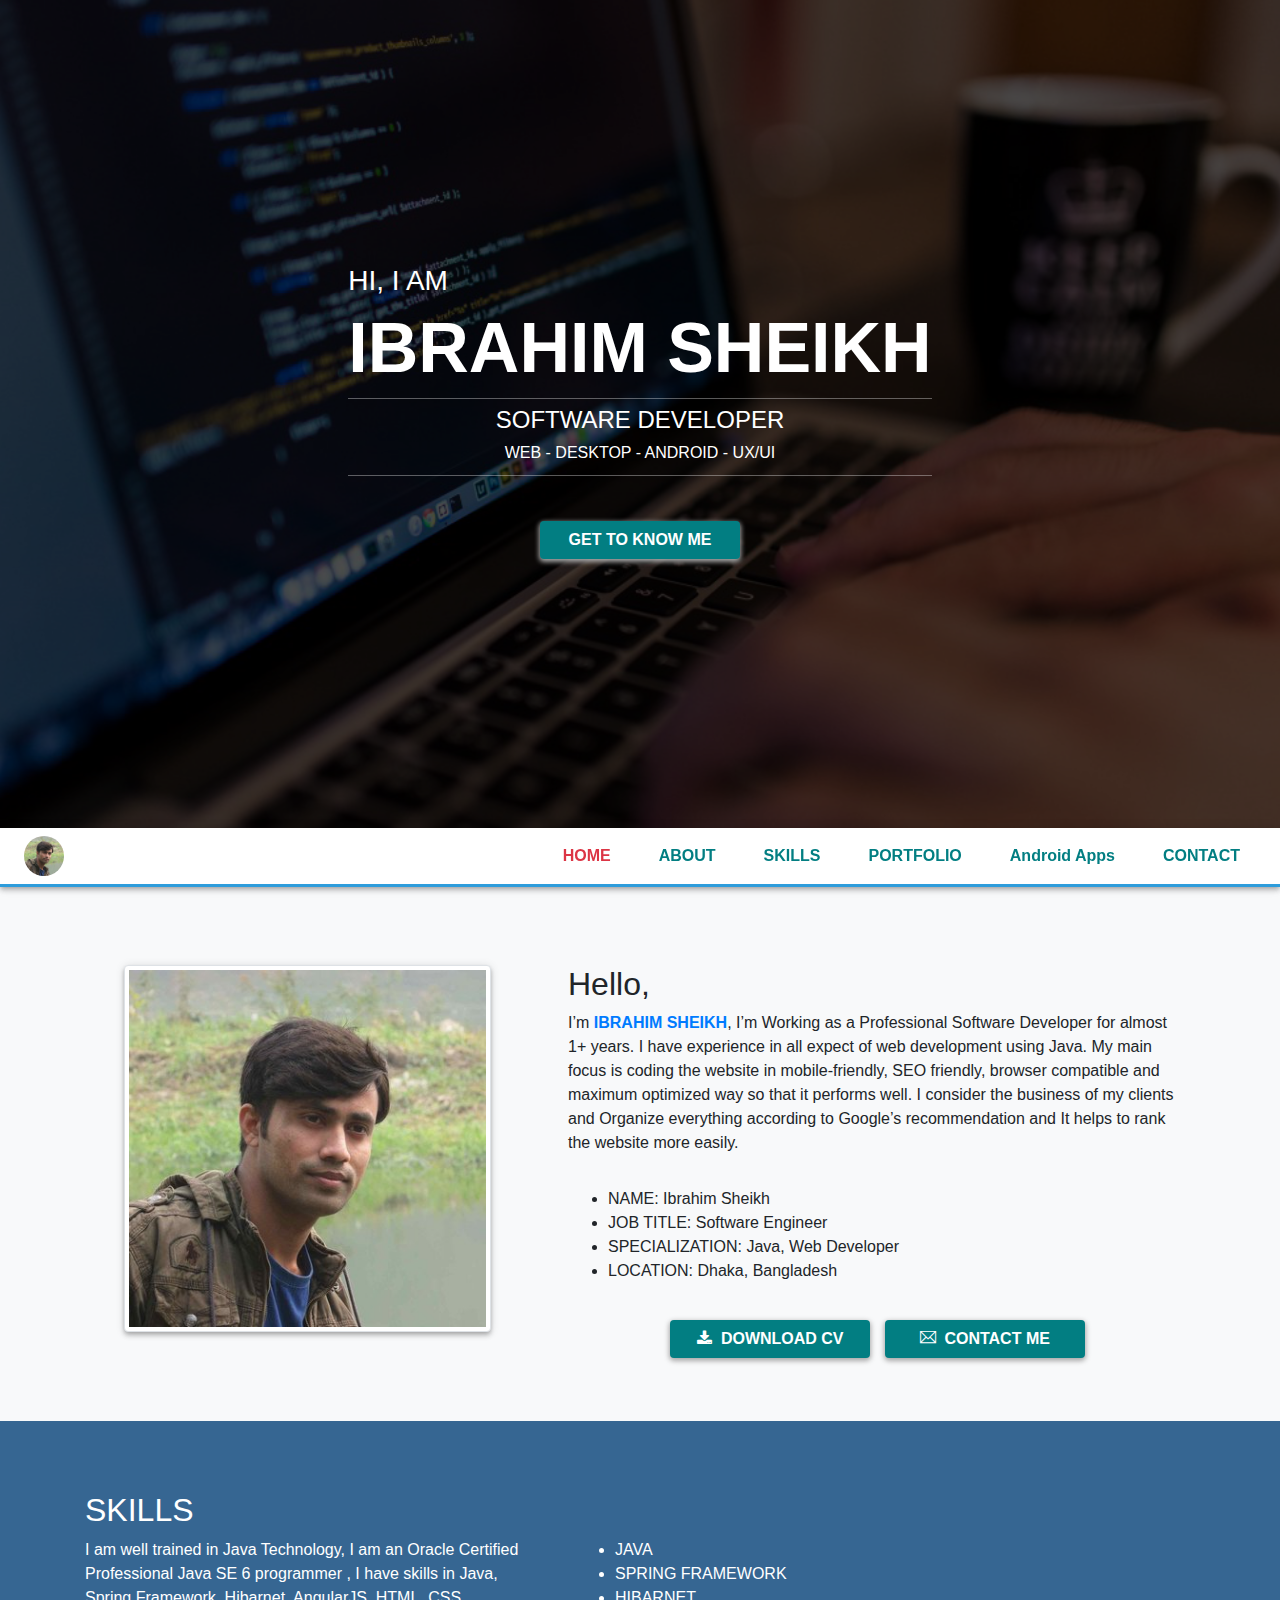
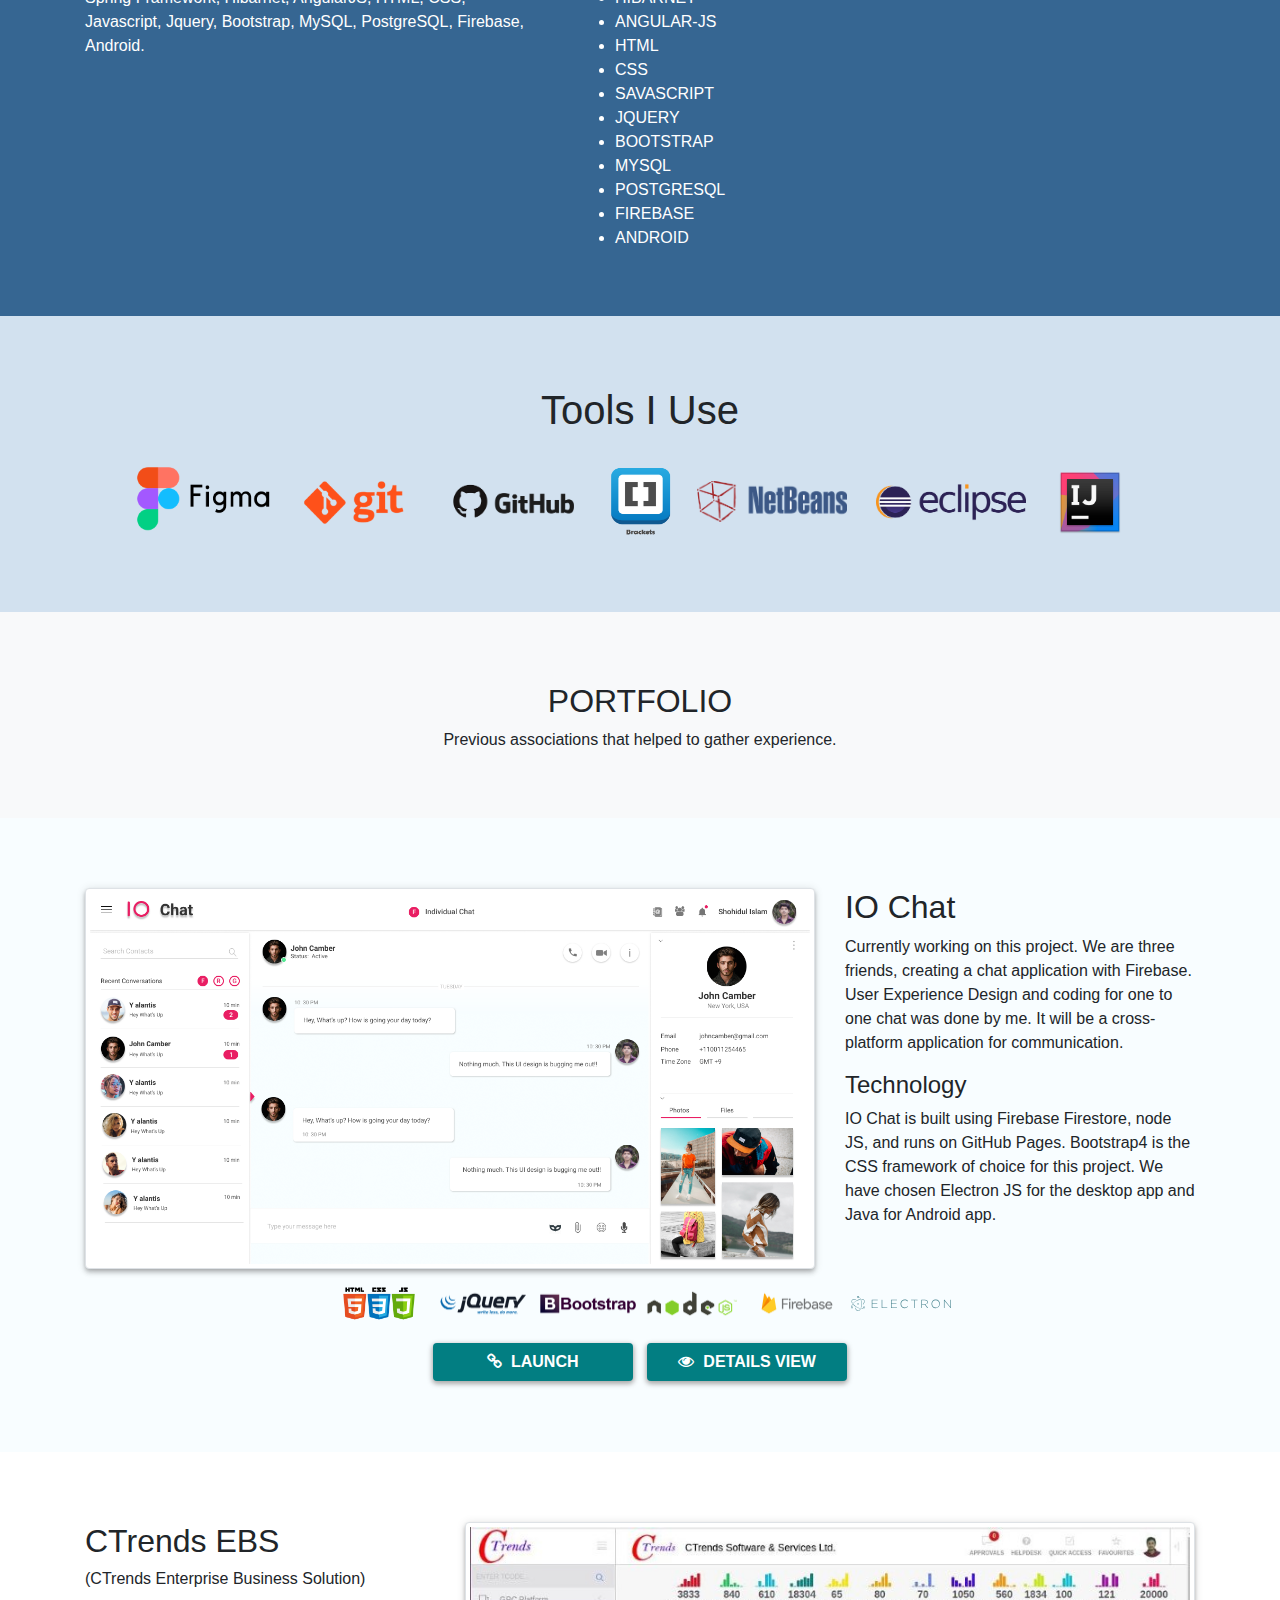
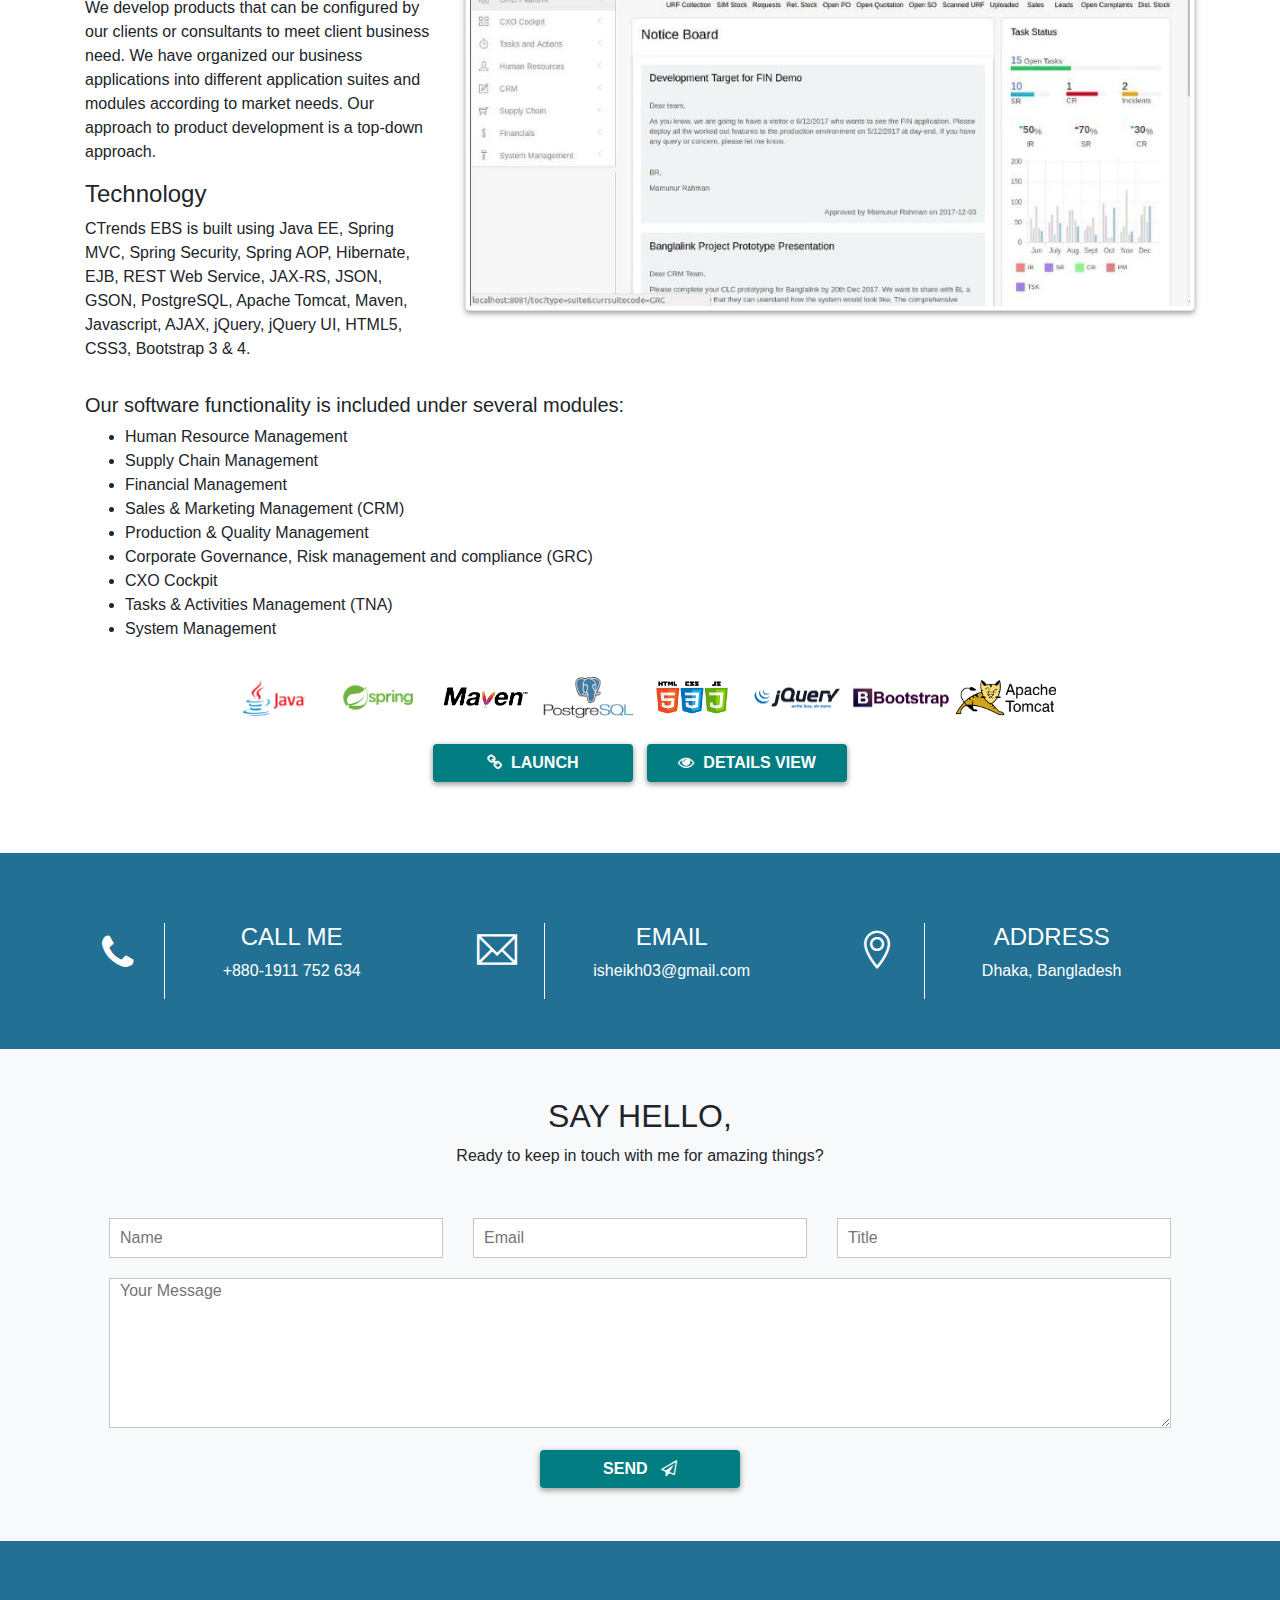
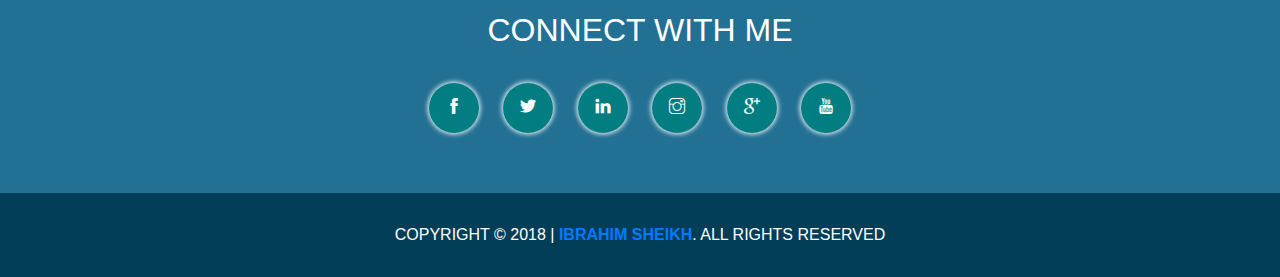
==== index.html @ 0cd10ab6 "add to adsense" ====
<!DOCTYPE html>
<html lang="en">
<head>
  <meta charset="utf-8">
  <meta http-equiv="x-ua-compatible" content="ie=edge">
  <title>Ibrahim Sheikh</title>
  <meta name="description" content="">
  <meta name="viewport" content="width=device-width, initial-scale=1, shrink-to-fit=no">
    
    

  <link rel="manifest" href="site.webmanifest">
  <link rel="apple-touch-icon" href="icon.png">
  <!-- Place favicon.ico in the root directory -->
    
    <link rel="stylesheet" href="assets/css/normalize.css">
    <link rel="stylesheet" href="assets/css/main.css">
  
	<!-- start-----my added------->
    <link rel="stylesheet" href="vendor/css/bootstrap-v4.0.0/css/bootstrap.min.css">
    <link rel="stylesheet" href="assets/css/common.css">
    <link rel="stylesheet" href="vendor/fontawesome/css/font-awesome.min.css">
    <link rel="stylesheet" href="vendor/themify-icons/themify-icons.css">
    <!--end-----my added------->
	
	<style>
		.home-section {
            background: url("assets/img/logo/home_bg.jpeg");
			background-position: center;
			position: relative;
			background-size: cover;
			padding-bottom:5em;
			height: 92vh;
        }
		.home-section .content {
			background-color: rgba(0, 0, 0, 0.7);
			top: 0;
			left: 0;
			width: 100%;
			height: 100%;
			position: relative;
			z-index: 1;
		}
		
	</style>
    
    <!-- start-----google adsense------->
    <script async src="//pagead2.googlesyndication.com/pagead/js/adsbygoogle.js"></script>
    <script>
         (adsbygoogle = window.adsbygoogle || []).push({
              google_ad_client: "ca-pub-6069934421651847",
              enable_page_level_ads: true
         });
    </script>
    
    <script async custom-element="amp-auto-ads"
        src="https://cdn.ampproject.org/v0/amp-auto-ads-0.1.js">
    </script>
    <amp-auto-ads type="adsense"
              data-ad-client="ca-pub-6069934421651847">
    </amp-auto-ads>
    
    <!--end-----google adsense------->
  
</head>
<body data-spy="scroll" data-target=".navbar" data-offset="80">

<div id="home_section" class="container-fluid align-items-center home-section p-0" >
	
    <div class="col-md-12 content d-flex align-items-center">
        <div class="col-md-6 col-sm-10 col-xs-12 mx-auto text-white">
		
			<div class="row">
				<div class="mx-auto text-uppercase">
					<h3>Hi, I am </h3>
					<h1 class="txt-70 text-center">IBRAHIM SHEIKH</h1>
					<ul class="p-0">
						<li class="desig">
                            <h4>SOFTWARE DEVELOPER</h4>
                            <h6>WEB - DESKTOP - ANDROID - UX/UI</h6></li>
					</ul>
					<br>
					<div class="con-md-12 text-center">
						<a class="btn btn-df" href="#about_section">GET TO KNOW ME</a>
					</div>
				</div>
			</div>
			
        </div>
    </div>
	
</div>

<nav class="navbar navbar-expand-sm navbar-dark bg-white sticky-top shadow">
<!--<nav class="navbar navbar-expand-sm bg-white navbar-dark sticky-top fixed-top shadow">-->
    <a class="navbar-brand pt-0 pb-0 ml-2" href="/">
            <img src="assets/img/person/ibu.jpg" alt="Ibrahim" width="40" height="40" class="rounded-circle"/>
    </a>
	<button class="navbar-toggler" type="button" data-toggle="collapse" data-target="#collapsibleNavbar">
		<i class="ti-align-justify txt-pf-dgreen"></i>
	</button>
      
	<div class="collapse navbar-collapse" id="collapsibleNavbar">
        <ul class="navbar-nav mr-auto font-weight-bold pl-4">
                <!--<li class="nav-item">
                    <a class="nav-link" href="index.html">Home<span class="sr-only">(current)</span></a>
                </li>-->
        </ul>
		<ul class="navbar-nav text-bold">
			<li class="nav-item">
				<a class="nav-link pl-4 pr-4" href="#home_section">HOME <span class="sr-only">(current)</span></a>
			</li>
			<li class="nav-item">
				<a class="nav-link pl-4 pr-4" href="#about_section">ABOUT</a>
			</li>
			<li class="nav-item">
				<a class="nav-link pl-4 pr-4" href="#skills_section">SKILLS</a>
			</li>
            <li class="nav-item">
				<a class="nav-link pl-4 pr-4" href="#portfolio_section">PORTFOLIO</a>
			</li>
            <li class="nav-item">
				<a class="nav-link pl-4 pr-4" href="/pages/android_apps.html">Android Apps</a>
			</li>
			<li class="nav-item">
				<a class="nav-link pl-4 pr-4" href="#contact_section">CONTACT</a>
			</li>
		</ul>
	
	</div> 
</nav>
 
    
    
<section id="about_section" class="about_section bg-light">
    
    <div class="sub-section">
        <div class="container">

            <div class="row">
                <div class="col-md-5 text-center p-2">
                    <img class="img-thumbnail shadow" src="assets/img/person/ibu.jpg" alt="Ibrahim Sheikh" height="100%" width="80%" />
                </div>
                <div class="col-md-7">
                    <div class="col-md-12 p-2">
                        <h2>Hello,</h2>
                        <p>
                            I’m <a class="text-bold" href="#home_section">IBRAHIM SHEIKH</a>, I’m Working as a Professional Software Developer for almost 1+ years.
                            I have experience in all expect of web development using Java. My main focus is coding the website in mobile-friendly, SEO friendly, browser compatible 
                            and maximum optimized way so that it performs well. I consider the business of my clients
                            and Organize everything according to Google’s recommendation and It helps to rank the website more easily.
                        </p>
                    </div>
                    <div class="col-md-12 p-2">
                        <ul>
                            <li>NAME: Ibrahim Sheikh</li>
                            <li>JOB TITLE: Software Engineer</li>
                            <li>SPECIALIZATION: Java, Web Developer</li>
                            <li>LOCATION: Dhaka, Bangladesh</li>
                        </ul>
                    </div>
                    <div class="col-md-12 text-center p-2">
                        <a class="btn btn-df" target="_blank" href="assets/file/CV_Ibrahim_Sheikh.pdf">
                            <i class="fa fa-download"></i>&nbsp; DOWNLOAD CV
                        </a>
                        <a class="btn btn-df" href="#contact_section">
                            <i class="ti-email"></i>&nbsp; CONTACT ME
                        </a>
                    </div>
                </div>
            </div>
            
        </div>
    </div>
    
</section>

<section id="skills_section" class="skills_section">
    
    <div class="sub-section">
        <div class="container">

             <div class="row">   
                <div class="col-md-12 text-white">
                    <h2>SKILLS</h2>
                </div>
            </div>
            <div class="row">
                <div class="col-md-5 text-white">
                    <p>
                        I am well trained in Java Technology, I am an Oracle Certified Professional Java SE 6 programmer , I have skills in Java, Spring Framework, Hibarnet, AngularJS,  HTML, CSS, Javascript, Jquery, Bootstrap, MySQL, PostgreSQL, Firebase, Android.
                    </p>
                </div>
                <div class="col-md-7 text-white">

                    <div class="col-md-12 text-uppercase">
                        <ul>
                            <li>Java</li>
                            <li>SPRING FRAMEWORK</li>
                            <li>HIBARNET</li>
                            <li>ANGULAR-JS</li>
                            <li>HTML</li>
                            <li>CSS</li>
                            <li>SAVASCRIPT</li>
                            <li>JQUERY</li>
                            <li>BOOTSTRAP</li>
                            <li>MYSQL</li>
                            <li>POSTGRESQL</li>
                            <li>FIREBASE</li>
                            <li>ANDROID</li>
                        </ul>
                    </div>
                    
                </div>
            </div>

        </div>
    </div>
    
    <div class="sub-section" style="background-color: #d2e1ef;">
        <div class="container text-center">
            
            <h1>Tools I Use</h1>
            
            <div class="row">
                <div class="col-md-12">
                    <img src="assets/img/tool-logos/figma.png" class="techlogo" width="150">
                    <!--<img src="assets/img/tool-logos/invision.png" class="techlogo" width="150px">-->
                    <img src="assets/img/tool-logos/git.png" class="techlogo" width="150">
                    <img src="assets/img/tool-logos/github.png" class="techlogo" width="150">
                    <img src="assets/img/tool-logos/brackets-logo.png" class="techlogo pr-2" width="100">
                    <img src="assets/img/tool-logos/netbin.png" class="techlogo mr-4" width="150px">
                    <img src="assets/img/tool-logos/eclipse.png" class="techlogo" width="150px">
                    <img src="assets/img/tool-logos/intellij-ide.png" class="techlogo" width="120">
                </div>
            </div>
            
        </div>
    </div>
    
</section>

<section id="portfolio_section" class="portfolio_section bg-light">
    
    <div class="sub-section">
        <div class="container">

             <div class="row">   
                <div class="col-md-12 text-center">
                    <h2>PORTFOLIO</h2>
                    <p>Previous associations that helped to gather experience.</p>
                </div>
            </div>

        </div>
    </div>
    
    <div class="sub-section" style="background-color: #f8fdff;">
        <div class="container">
            
            <div class="row">
                <div class="col-md-8 mb-3">
                    <img class="img-thumbnail shadow" src="assets/img/projects/iochat/chat.png" width="100%">
                </div>
                <div class="col-md-4 mb-3">
                    <h2>IO Chat</h2>
                    <p>Currently working on this project. We are three friends, creating a chat application with Firebase. User Experience Design and coding for one to one chat was done by me. It will be a cross-platform application for communication.</p>
                    <h4>Technology</h4>
                    <p>IO Chat is built using Firebase Firestore, node JS, and runs on GitHub Pages. Bootstrap4 is the CSS framework of choice for this project. We have chosen Electron JS for the desktop app and Java for Android app.</p>
                </div>
                <div class="col-md-12 mb-3 text-center">
                    <img class="tech-img" src="assets/img/tech-logos/htmlcssjs.png" width="100">
                    <img class="tech-img" src="assets/img/tech-logos/jquery.png" width="100">
                    <img class="tech-img" src="assets/img/tech-logos/bootstrap.png" width="100">
                    <img class="tech-img" src="assets/img/tech-logos/node.png" width="100">
                    <img class="tech-img" src="assets/img/tech-logos/firebase.png" width="100">
                    <img class="tech-img" src="assets/img/tech-logos/electronjs.svg" width="100">
                </div>
                <div class="col-md-12 mb-3 text-center">
                    <a class="btn btn-df" target="_blank" href="https://isheikh03.github.io/gossiping_web">
                        <i class="fa fa-link"></i>&nbsp; LAUNCH
                    </a>
                    <a class="btn btn-df" href="#portfolio_section">
                        <i class="fa fa-eye"></i>&nbsp; DETAILS VIEW
                    </a>
                </div>
            </div>
            
        </div>
    </div>
    
    <div class="sub-section" style="background-color: #fff;">
        <div class="container">
            
            <div class="row">
                <div class="col-md-4 mb-3">
                    <h2>CTrends EBS</h2>
                    <h6>(CTrends Enterprise Business Solution)</h6>
                    <p>We develop products that can be configured by our clients or consultants to meet client business need. We have organized our business applications into different application suites and modules according to market needs. Our approach to product development is a top-down approach.</p>
                    <h4>Technology</h4>
                    <p>CTrends EBS is built using Java EE, Spring MVC, Spring Security, Spring AOP, Hibernate, EJB, REST Web Service, JAX-RS, JSON, GSON, PostgreSQL, Apache Tomcat, Maven, Javascript, AJAX, jQuery, jQuery UI, HTML5, CSS3, Bootstrap 3 & 4.</p>
                </div>
                
                <div class="col-md-8 mb-3">
                    <img class="img-thumbnail shadow" src="assets/img/projects/ctrends-ebs/ebs-home.jpg" width="100%">
                </div>
                
                <div class="col-md-12 mb-3">
                    <h5>Our software functionality is included under several modules:</h5>
                    <ul>
                        <li>Human Resource Management</li>
                        <li>Supply Chain Management</li>
                        <li>Financial Management</li>
                        <li>Sales & Marketing Management (CRM)</li>
                        <li>Production & Quality Management</li>
                        <li>Corporate Governance, Risk management and compliance (GRC)</li>
                        <li>CXO Cockpit</li>
                        <li>Tasks & Activities Management (TNA)</li>
                        <li>System Management</li>                
                    </ul>
                </div>
                
                <div class="col-md-12 mb-3 text-center">
                    <img class="tech-img" src="assets/img/tech-logos/java.png" width="100">
                    <img class="tech-img" src="assets/img/tech-logos/spring.png" width="100">
                    <img class="tech-img" src="assets/img/tech-logos/maven.png" width="100">
                    <img class="tech-img" src="assets/img/tech-logos/postgresql.png" width="100">
                    <img class="tech-img" src="assets/img/tech-logos/htmlcssjs.png" width="100">
                    <img class="tech-img" src="assets/img/tech-logos/jquery.png" width="100">
                    <img class="tech-img" src="assets/img/tech-logos/bootstrap.png" width="100">
                    <img class="tech-img" src="assets/img/tech-logos/tomcat.png" width="100">
                </div>
                <div class="col-md-12 mb-3 text-center">
                    <a class="btn btn-df" target="_blank" href="http://ebs.ctrends-software.com:8088/">
                        <i class="fa fa-link"></i>&nbsp; LAUNCH
                    </a>
                    <a class="btn btn-df" target="_blank" href="http://www.ctrends-software.com/products#hrm">
                        <i class="fa fa-eye"></i>&nbsp; DETAILS VIEW
                    </a>
                </div>
            </div>
            
        </div>
    </div>
    
</section>

<section id="contact_section" class="contact_section">
    
    <div class="sub-section" style="background-color: #227093;">
        <div class="container text-white">
            
            <div class="row">
                
                <div class="col-md-4 col-sm-12 col-xs-12">
                    <div class="row">
                        <div class="col-md-3 col-sm-3 col-xs-3 left-icon">
                            <i class="fa fa-phone"></i>
                        </div>
                        <div class="col-md-8 col-sm-8 col-xs-8 text-center">
                            <h4>CALL ME</h4>
                            <p>+880-1911 752 634</p>
                        </div>
                    </div>
                </div>
                <div class="col-md-4 col-sm-12 col-xs-12">
                    <div class="row">
                        <div class="col-md-3 col-sm-3 col-xs-3 left-icon">
                            <i class="ti-email"></i>
                        </div>
                        <div class="col-md-8 col-sm-8 col-xs-8 text-center">
                            <a class="text-white" href="mailto:isheikh03@gmail.com">
                                <h4>EMAIL</h4>
                                <p>isheikh03@gmail.com</p>
                            </a>
                        </div>
                    </div>
                </div>
                <div class="col-md-4 col-sm-12 col-xs-12">
                    <div class="row">
                        <div class="col-md-3 col-sm-3 col-xs-3 left-icon">
                            <i class="ti-location-pin"></i>
                        </div>
                        <div class="col-md-8 col-sm-8 col-xs-8 text-center">
                            <a class="text-white" target="_blank" href="https://www.google.com/maps/place/Dhaka/@23.7807777,90.3492858,12z/data=!3m1!4b1!4m5!3m4!1s0x3755b8b087026b81:0x8fa563bbdd5904c2!8m2!3d23.810332!4d90.4125181">
                                <h4>ADDRESS</h4>
                                <p>Dhaka, Bangladesh</p>
                            </a>
                        </div>
                    </div>
                </div>
            </div>
            
        </div>
    </div>
    
    <div class="sub-section bg-light p-0">
        <div class="container">

            <div class="row p-4">
                <div class="col-md-12 pt-4 pb-4">
                    <div class="row">
                        <div class="col-md-12 text-center">
                            <h2>SAY HELLO,</h2>
                            <p>Ready to keep in touch with me for amazing things?</p>
                        </div>
                    </div>
                </div>
                <div class="col-md-12 text-center">
                    <div class="row">
                        <div class="col-md-4">
                            <input type="text" placeholder="Name">
                        </div>
                        <div class="col-md-4">
                            <input type="email" placeholder="Email">
                        </div>
                        <div class="col-md-4">
                            <input type="text" placeholder="Title">
                        </div>
                        <div class="col-md-12">
                            <textarea placeholder="Your Message"></textarea>
                        </div>
                        <div class="col-md-12 mb-4">
                            <button class="btn btn-df">SEND &nbsp;
                                <i class="fa fa-send-o"></i>
                            </button>
                        </div>
                    </div>
                </div>
            </div>

        </div>
    </div>
    
    <div class="sub-section" style="background-color: #227093;">
        <div class="container">
            
            <div class="row">
                <div class="col-md-12 text-white text-center text-uppercase">
                    <h2 class="mb-4">CONNECT WITH ME</h2>
                    <a class="btn btn-link" target="_blank" href="http://www.facebook.com/isheikh03">
                        <i class="ti-facebook"></i>
                    </a>
                    <a class="btn btn-link" target="_blank" href="https://twitter.com/isheikh03">
                        <!--<i class="ti-twitter"></i>-->
                        <i class="ti-twitter-alt"></i>
                    </a>
                    <a class="btn btn-link" target="_blank" href="https://www.linkedin.com/in/isheikh03/">
                        <i class="ti-linkedin"></i>
                    </a>
                    <a class="btn btn-link" target="_blank" href="https://www.instagram.com/isheikh03/">
                        <i class="ti-instagram"></i>
                    </a>
                    <a class="btn btn-link" target="_blank" rel="nofollow" href="https://plus.google.com/u/0/117752480126749062233">
                        <i class="ti-google"></i>
                    </a>
                    <a class="btn btn-link" target="_blank" rel="nofollow" href="https://www.youtube.com/channel/UCS2T55jnKe7MLAPgZSqfKdw">
                        <i class="ti-youtube"></i>
                    </a>
                </div>
            </div>
            
        </div>
    </div>
    <!-- start-----google adsense------->
    <script async src="//pagead2.googlesyndication.com/pagead/js/adsbygoogle.js"></script>
    <ins class="adsbygoogle"
         style="display:block; text-align:center;"
         data-ad-layout="in-article"
         data-ad-format="fluid"
         data-ad-client="ca-pub-6069934421651847"
         data-ad-slot="3271907973"></ins>
    <script>
         (adsbygoogle = window.adsbygoogle || []).push({});
    </script>
    <!-- end-----google adsense------->
</section>
 
<section id="footer" class="footer text-center text-white text-uppercase">
    Copyright © 2018 | <a class="text-bold" href="#home_section">IBRAHIM SHEIKH</a>. All rights reserved
</section>


  <!-start-----my added------->
<script src="vendor/css/bootstrap-v4.0.0/js/popper.min.js"></script>
<script src="vendor/js/jquery/jquery-min-v3.3.1.js"></script>
<script src="vendor/css/bootstrap-v4.0.0/js/bootstrap.min.js"></script>
  <!-end-----my added------->
    
  <script src="vendor/js/modernizr-3.6.0.min.js"></script>
  <script src="assets/js/plugins.js"></script>
  <script src="assets/js/main.js"></script>

  <!-- Google Analytics: change UA-XXXXX-Y to be your site's ID. -->
  <script>
    window.ga = function () { ga.q.push(arguments) }; ga.q = []; ga.l = +new Date;
    ga('create', 'UA-XXXXX-Y', 'auto'); ga('send', 'pageview')
  </script>
  <script src="https://www.google-analytics.com/analytics.js" async defer></script>
  
</body>
</html>
---- assets/css/main.css ----
/*! HTML5 Boilerplate v6.1.0 | MIT License | https://html5boilerplate.com/ */

/*
 * What follows is the result of much research on cross-browser styling.
 * Credit left inline and big thanks to Nicolas Gallagher, Jonathan Neal,
 * Kroc Camen, and the H5BP dev community and team.
 */

/* ==========================================================================
   Base styles: opinionated defaults
   ========================================================================== */

html {
    color: #222;
    font-size: 1em;
    line-height: 1.4;
}

/*
 * Remove text-shadow in selection highlight:
 * https://twitter.com/miketaylr/status/12228805301
 *
 * Vendor-prefixed and regular ::selection selectors cannot be combined:
 * https://stackoverflow.com/a/16982510/7133471
 *
 * Customize the background color to match your design.
 */

::-moz-selection {
    background: #b3d4fc;
    text-shadow: none;
}

::selection {
    background: #b3d4fc;
    text-shadow: none;
}

/*
 * A better looking default horizontal rule
 */

hr {
    display: block;
    height: 1px;
    border: 0;
    border-top: 1px solid #ccc;
    margin: 1em 0;
    padding: 0;
}

/*
 * Remove the gap between audio, canvas, iframes,
 * images, videos and the bottom of their containers:
 * https://github.com/h5bp/html5-boilerplate/issues/440
 */

audio,
canvas,
iframe,
img,
svg,
video {
    vertical-align: middle;
}

/*
 * Remove default fieldset styles.
 */

fieldset {
    border: 0;
    margin: 0;
    padding: 0;
}

/*
 * Allow only vertical resizing of textareas.
 */

textarea {
    resize: vertical;
}

/* ==========================================================================
   Browser Upgrade Prompt
   ========================================================================== */

.browserupgrade {
    margin: 0.2em 0;
    background: #ccc;
    color: #000;
    padding: 0.2em 0;
}

/* ==========================================================================
   Author's custom styles
   ========================================================================== */

















/* ==========================================================================
   Helper classes
   ========================================================================== */

/*
 * Hide visually and from screen readers
 */

.hidden {
    display: none !important;
}

/*
 * Hide only visually, but have it available for screen readers:
 * https://snook.ca/archives/html_and_css/hiding-content-for-accessibility
 *
 * 1. For long content, line feeds are not interpreted as spaces and small width
 *    causes content to wrap 1 word per line:
 *    https://medium.com/@jessebeach/beware-smushed-off-screen-accessible-text-5952a4c2cbfe
 */

.visuallyhidden {
    border: 0;
    clip: rect(0 0 0 0);
    height: 1px;
    margin: -1px;
    overflow: hidden;
    padding: 0;
    position: absolute;
    width: 1px;
    white-space: nowrap; /* 1 */
}

/*
 * Extends the .visuallyhidden class to allow the element
 * to be focusable when navigated to via the keyboard:
 * https://www.drupal.org/node/897638
 */

.visuallyhidden.focusable:active,
.visuallyhidden.focusable:focus {
    clip: auto;
    height: auto;
    margin: 0;
    overflow: visible;
    position: static;
    width: auto;
    white-space: inherit;
}

/*
 * Hide visually and from screen readers, but maintain layout
 */

.invisible {
    visibility: hidden;
}

/*
 * Clearfix: contain floats
 *
 * For modern browsers
 * 1. The space content is one way to avoid an Opera bug when the
 *    `contenteditable` attribute is included anywhere else in the document.
 *    Otherwise it causes space to appear at the top and bottom of elements
 *    that receive the `clearfix` class.
 * 2. The use of `table` rather than `block` is only necessary if using
 *    `:before` to contain the top-margins of child elements.
 */

.clearfix:before,
.clearfix:after {
    content: " "; /* 1 */
    display: table; /* 2 */
}

.clearfix:after {
    clear: both;
}

/* ==========================================================================
   EXAMPLE Media Queries for Responsive Design.
   These examples override the primary ('mobile first') styles.
   Modify as content requires.
   ========================================================================== */

@media only screen and (min-width: 35em) {
    /* Style adjustments for viewports that meet the condition */
}

@media print,
       (-webkit-min-device-pixel-ratio: 1.25),
       (min-resolution: 1.25dppx),
       (min-resolution: 120dpi) {
    /* Style adjustments for high resolution devices */
}

/* ==========================================================================
   Print styles.
   Inlined to avoid the additional HTTP request:
   https://www.phpied.com/delay-loading-your-print-css/
   ========================================================================== */

@media print {
    *,
    *:before,
    *:after {
        background: transparent !important;
        color: #000 !important; /* Black prints faster */
        -webkit-box-shadow: none !important;
        box-shadow: none !important;
        text-shadow: none !important;
    }

    a,
    a:visited {
        text-decoration: underline;
    }

    a[href]:after {
        content: " (" attr(href) ")";
    }

    abbr[title]:after {
        content: " (" attr(title) ")";
    }

    /*
     * Don't show links that are fragment identifiers,
     * or use the `javascript:` pseudo protocol
     */

    a[href^="#"]:after,
    a[href^="javascript:"]:after {
        content: "";
    }

    pre {
        white-space: pre-wrap !important;
    }
    pre,
    blockquote {
        border: 1px solid #999;
        page-break-inside: avoid;
    }

    /*
     * Printing Tables:
     * http://css-discuss.incutio.com/wiki/Printing_Tables
     */

    thead {
        display: table-header-group;
    }

    tr,
    img {
        page-break-inside: avoid;
    }

    p,
    h2,
    h3 {
        orphans: 3;
        widows: 3;
    }

    h2,
    h3 {
        page-break-after: avoid;
    }
}
---- assets/css/common.css ----
.navbar-dark .navbar-nav .nav-link {
    color: #027E82;
    font-size: 16px;
}
.navbar-dark .navbar-nav .active {
    color: var(--red) !important;
}
.navbar-dark .navbar-nav .nav-link:focus, .navbar-dark .navbar-nav .nav-link:hover {
    color: var(--red);
}
#navbarNavDropdown.show {
    padding-bottom: 20px;
}
.navbar-dark .navbar-toggler {
    color: #027E82;
}
 
.shadow {
  box-shadow: 0px 2px 4px -1px rgba(0, 0, 0, 0.2), 0px 4px 5px 0px rgba(0, 0, 0, 0.14), 0px 1px 10px 0px rgba(0, 0, 0, 0.12);
  transition: box-shadow 0.28s cubic-bezier(0.4, 0, 0.2, 1);
  &:hover {
    box-shadow: 0px 11px 15px -7px rgba(0, 0, 0, 0.2), 0px 24px 38px 3px rgba(0, 0, 0, 0.14), 0px 9px 46px 8px rgba(0, 0, 0, 0.12);
  }
}
.shadow-nohover {
  box-shadow: 0px 2px 4px -1px rgba(0, 0, 0, 0.2), 0px 4px 5px 0px rgba(0, 0, 0, 0.14), 0px 1px 10px 0px rgba(0, 0, 0, 0.12);
  transition: box-shadow 0.28s cubic-bezier(0.4, 0, 0.2, 1);
}

.navbar {
    border-bottom: 3px solid #2D9CDB;
}
a, a:hover,a:visited, a:focus {
    text-decoration:none !important;
}
/*---------pf color-----------*/

.bg-pf-dblue {
    background-color: #003259;
}
.txt-pf-dblue {
    color: #003259;
}
.bg-pf-lred {
    background-color: #FF0000;
}
.txt-pf-lred {
    color: #FF0000;
}
.bg-pf-blue {
    background-color: #0276B7;
}
.txt-pf-lgreen {
    color: #10a043;
}
.txt-pf-dgreen {
    color: #027E82;
}
.txt-pf-orange{
    color: #ff7b1d;
}
.bb-3-dgreen {
    border-bottom: 2px solid #027E82;
}
.br-4 {
    border-radius: 4px;
}
.br-25 {
    border-radius: 25px;
}
.br-50 {
    border-radius: 50px;
}
.br-100 {
    border-radius: 100px;
}
.pt-70{
    padding-top: 70px;
}
.txt-70 {
	font-size: 70px;
	font-weight: 730;
}

.text-bold {
	font-weight: 700;
}


.profile-img {
	border-radius: 50%;
    width: 150px;
    height: 150px;
    object-fit: cover;
}

.desig {
	text-align: center;
    border-top: 1px solid #fffefe59;
    border-bottom: 1px solid #fffefe59;
	list-style-type: none;
	padding-top: 7px;
	padding-bottom: 5px;
}
.sub-section {
    padding-top: 70px;
    padding-bottom: 50px;
}
.skills_section {
    background-color: #366692;
}
.footer {
    background-color: #023e58;
    padding-top: 30px;
    padding-bottom: 30px;
}
.btn-df {
    width: 100%;
    max-width: 200px;
    background-color: #027e82;
    color: white !important;
    margin: 5px;
    box-shadow: 0px 2px 5px 1px darkgrey;
    font-weight: 600;
}
.btn-df:hover {
    color: white !important;
    //background: #0678b9;
	background: #e91e63;
    text-transform: uppercase;
}
.btn-link {
    width: 50px;
    height: 50px;
    border-radius: 50%;
    color: white !important;
    background-color: #027e82;
    margin: 10px 10px;
    padding-top: 12px;
    box-shadow: 0px 0px 5px 1px #fff;
}
.btn-link:hover {
    color: white !important;
	background: #e91e63;
}
.left-icon {
    font-size: 40px;
    text-align: center;
    border-right: 1px solid #ffffff;
}
input, textarea {
    width: 100%;
    padding: 0px 10px;
    margin-top: 10px;
    margin-bottom: 10px;
    border: 1px solid #c5c5c5;
}
input {
    height: 40px;
}
textarea {
    height: 150px;
}
---- vendor/themify-icons/themify-icons.css ----
@font-face {
	font-family: 'themify';
	src:url('fonts/themify.eot?-fvbane');
	src:url('fonts/themify.eot?#iefix-fvbane') format('embedded-opentype'),
		url('fonts/themify.woff?-fvbane') format('woff'),
		url('fonts/themify.ttf?-fvbane') format('truetype'),
		url('fonts/themify.svg?-fvbane#themify') format('svg');
	font-weight: normal;
	font-style: normal;
}

[class^="ti-"], [class*=" ti-"] {
	font-family: 'themify';
	speak: none;
	font-style: normal;
	font-weight: normal;
	font-variant: normal;
	text-transform: none;
	line-height: 1;

	/* Better Font Rendering =========== */
	-webkit-font-smoothing: antialiased;
	-moz-osx-font-smoothing: grayscale;
}

.ti-wand:before {
	content: "\e600";
}
.ti-volume:before {
	content: "\e601";
}
.ti-user:before {
	content: "\e602";
}
.ti-unlock:before {
	content: "\e603";
}
.ti-unlink:before {
	content: "\e604";
}
.ti-trash:before {
	content: "\e605";
}
.ti-thought:before {
	content: "\e606";
}
.ti-target:before {
	content: "\e607";
}
.ti-tag:before {
	content: "\e608";
}
.ti-tablet:before {
	content: "\e609";
}
.ti-star:before {
	content: "\e60a";
}
.ti-spray:before {
	content: "\e60b";
}
.ti-signal:before {
	content: "\e60c";
}
.ti-shopping-cart:before {
	content: "\e60d";
}
.ti-shopping-cart-full:before {
	content: "\e60e";
}
.ti-settings:before {
	content: "\e60f";
}
.ti-search:before {
	content: "\e610";
}
.ti-zoom-in:before {
	content: "\e611";
}
.ti-zoom-out:before {
	content: "\e612";
}
.ti-cut:before {
	content: "\e613";
}
.ti-ruler:before {
	content: "\e614";
}
.ti-ruler-pencil:before {
	content: "\e615";
}
.ti-ruler-alt:before {
	content: "\e616";
}
.ti-bookmark:before {
	content: "\e617";
}
.ti-bookmark-alt:before {
	content: "\e618";
}
.ti-reload:before {
	content: "\e619";
}
.ti-plus:before {
	content: "\e61a";
}
.ti-pin:before {
	content: "\e61b";
}
.ti-pencil:before {
	content: "\e61c";
}
.ti-pencil-alt:before {
	content: "\e61d";
}
.ti-paint-roller:before {
	content: "\e61e";
}
.ti-paint-bucket:before {
	content: "\e61f";
}
.ti-na:before {
	content: "\e620";
}
.ti-mobile:before {
	content: "\e621";
}
.ti-minus:before {
	content: "\e622";
}
.ti-medall:before {
	content: "\e623";
}
.ti-medall-alt:before {
	content: "\e624";
}
.ti-marker:before {
	content: "\e625";
}
.ti-marker-alt:before {
	content: "\e626";
}
.ti-arrow-up:before {
	content: "\e627";
}
.ti-arrow-right:before {
	content: "\e628";
}
.ti-arrow-left:before {
	content: "\e629";
}
.ti-arrow-down:before {
	content: "\e62a";
}
.ti-lock:before {
	content: "\e62b";
}
.ti-location-arrow:before {
	content: "\e62c";
}
.ti-link:before {
	content: "\e62d";
}
.ti-layout:before {
	content: "\e62e";
}
.ti-layers:before {
	content: "\e62f";
}
.ti-layers-alt:before {
	content: "\e630";
}
.ti-key:before {
	content: "\e631";
}
.ti-import:before {
	content: "\e632";
}
.ti-image:before {
	content: "\e633";
}
.ti-heart:before {
	content: "\e634";
}
.ti-heart-broken:before {
	content: "\e635";
}
.ti-hand-stop:before {
	content: "\e636";
}
.ti-hand-open:before {
	content: "\e637";
}
.ti-hand-drag:before {
	content: "\e638";
}
.ti-folder:before {
	content: "\e639";
}
.ti-flag:before {
	content: "\e63a";
}
.ti-flag-alt:before {
	content: "\e63b";
}
.ti-flag-alt-2:before {
	content: "\e63c";
}
.ti-eye:before {
	content: "\e63d";
}
.ti-export:before {
	content: "\e63e";
}
.ti-exchange-vertical:before {
	content: "\e63f";
}
.ti-desktop:before {
	content: "\e640";
}
.ti-cup:before {
	content: "\e641";
}
.ti-crown:before {
	content: "\e642";
}
.ti-comments:before {
	content: "\e643";
}
.ti-comment:before {
	content: "\e644";
}
.ti-comment-alt:before {
	content: "\e645";
}
.ti-close:before {
	content: "\e646";
}
.ti-clip:before {
	content: "\e647";
}
.ti-angle-up:before {
	content: "\e648";
}
.ti-angle-right:before {
	content: "\e649";
}
.ti-angle-left:before {
	content: "\e64a";
}
.ti-angle-down:before {
	content: "\e64b";
}
.ti-check:before {
	content: "\e64c";
}
.ti-check-box:before {
	content: "\e64d";
}
.ti-camera:before {
	content: "\e64e";
}
.ti-announcement:before {
	content: "\e64f";
}
.ti-brush:before {
	content: "\e650";
}
.ti-briefcase:before {
	content: "\e651";
}
.ti-bolt:before {
	content: "\e652";
}
.ti-bolt-alt:before {
	content: "\e653";
}
.ti-blackboard:before {
	content: "\e654";
}
.ti-bag:before {
	content: "\e655";
}
.ti-move:before {
	content: "\e656";
}
.ti-arrows-vertical:before {
	content: "\e657";
}
.ti-arrows-horizontal:before {
	content: "\e658";
}
.ti-fullscreen:before {
	content: "\e659";
}
.ti-arrow-top-right:before {
	content: "\e65a";
}
.ti-arrow-top-left:before {
	content: "\e65b";
}
.ti-arrow-circle-up:before {
	content: "\e65c";
}
.ti-arrow-circle-right:before {
	content: "\e65d";
}
.ti-arrow-circle-left:before {
	content: "\e65e";
}
.ti-arrow-circle-down:before {
	content: "\e65f";
}
.ti-angle-double-up:before {
	content: "\e660";
}
.ti-angle-double-right:before {
	content: "\e661";
}
.ti-angle-double-left:before {
	content: "\e662";
}
.ti-angle-double-down:before {
	content: "\e663";
}
.ti-zip:before {
	content: "\e664";
}
.ti-world:before {
	content: "\e665";
}
.ti-wheelchair:before {
	content: "\e666";
}
.ti-view-list:before {
	content: "\e667";
}
.ti-view-list-alt:before {
	content: "\e668";
}
.ti-view-grid:before {
	content: "\e669";
}
.ti-uppercase:before {
	content: "\e66a";
}
.ti-upload:before {
	content: "\e66b";
}
.ti-underline:before {
	content: "\e66c";
}
.ti-truck:before {
	content: "\e66d";
}
.ti-timer:before {
	content: "\e66e";
}
.ti-ticket:before {
	content: "\e66f";
}
.ti-thumb-up:before {
	content: "\e670";
}
.ti-thumb-down:before {
	content: "\e671";
}
.ti-text:before {
	content: "\e672";
}
.ti-stats-up:before {
	content: "\e673";
}
.ti-stats-down:before {
	content: "\e674";
}
.ti-split-v:before {
	content: "\e675";
}
.ti-split-h:before {
	content: "\e676";
}
.ti-smallcap:before {
	content: "\e677";
}
.ti-shine:before {
	content: "\e678";
}
.ti-shift-right:before {
	content: "\e679";
}
.ti-shift-left:before {
	content: "\e67a";
}
.ti-shield:before {
	content: "\e67b";
}
.ti-notepad:before {
	content: "\e67c";
}
.ti-server:before {
	content: "\e67d";
}
.ti-quote-right:before {
	content: "\e67e";
}
.ti-quote-left:before {
	content: "\e67f";
}
.ti-pulse:before {
	content: "\e680";
}
.ti-printer:before {
	content: "\e681";
}
.ti-power-off:before {
	content: "\e682";
}
.ti-plug:before {
	content: "\e683";
}
.ti-pie-chart:before {
	content: "\e684";
}
.ti-paragraph:before {
	content: "\e685";
}
.ti-panel:before {
	content: "\e686";
}
.ti-package:before {
	content: "\e687";
}
.ti-music:before {
	content: "\e688";
}
.ti-music-alt:before {
	content: "\e689";
}
.ti-mouse:before {
	content: "\e68a";
}
.ti-mouse-alt:before {
	content: "\e68b";
}
.ti-money:before {
	content: "\e68c";
}
.ti-microphone:before {
	content: "\e68d";
}
.ti-menu:before {
	content: "\e68e";
}
.ti-menu-alt:before {
	content: "\e68f";
}
.ti-map:before {
	content: "\e690";
}
.ti-map-alt:before {
	content: "\e691";
}
.ti-loop:before {
	content: "\e692";
}
.ti-location-pin:before {
	content: "\e693";
}
.ti-list:before {
	content: "\e694";
}
.ti-light-bulb:before {
	content: "\e695";
}
.ti-Italic:before {
	content: "\e696";
}
.ti-info:before {
	content: "\e697";
}
.ti-infinite:before {
	content: "\e698";
}
.ti-id-badge:before {
	content: "\e699";
}
.ti-hummer:before {
	content: "\e69a";
}
.ti-home:before {
	content: "\e69b";
}
.ti-help:before {
	content: "\e69c";
}
.ti-headphone:before {
	content: "\e69d";
}
.ti-harddrives:before {
	content: "\e69e";
}
.ti-harddrive:before {
	content: "\e69f";
}
.ti-gift:before {
	content: "\e6a0";
}
.ti-game:before {
	content: "\e6a1";
}
.ti-filter:before {
	content: "\e6a2";
}
.ti-files:before {
	content: "\e6a3";
}
.ti-file:before {
	content: "\e6a4";
}
.ti-eraser:before {
	content: "\e6a5";
}
.ti-envelope:before {
	content: "\e6a6";
}
.ti-download:before {
	content: "\e6a7";
}
.ti-direction:before {
	content: "\e6a8";
}
.ti-direction-alt:before {
	content: "\e6a9";
}
.ti-dashboard:before {
	content: "\e6aa";
}
.ti-control-stop:before {
	content: "\e6ab";
}
.ti-control-shuffle:before {
	content: "\e6ac";
}
.ti-control-play:before {
	content: "\e6ad";
}
.ti-control-pause:before {
	content: "\e6ae";
}
.ti-control-forward:before {
	content: "\e6af";
}
.ti-control-backward:before {
	content: "\e6b0";
}
.ti-cloud:before {
	content: "\e6b1";
}
.ti-cloud-up:before {
	content: "\e6b2";
}
.ti-cloud-down:before {
	content: "\e6b3";
}
.ti-clipboard:before {
	content: "\e6b4";
}
.ti-car:before {
	content: "\e6b5";
}
.ti-calendar:before {
	content: "\e6b6";
}
.ti-book:before {
	content: "\e6b7";
}
.ti-bell:before {
	content: "\e6b8";
}
.ti-basketball:before {
	content: "\e6b9";
}
.ti-bar-chart:before {
	content: "\e6ba";
}
.ti-bar-chart-alt:before {
	content: "\e6bb";
}
.ti-back-right:before {
	content: "\e6bc";
}
.ti-back-left:before {
	content: "\e6bd";
}
.ti-arrows-corner:before {
	content: "\e6be";
}
.ti-archive:before {
	content: "\e6bf";
}
.ti-anchor:before {
	content: "\e6c0";
}
.ti-align-right:before {
	content: "\e6c1";
}
.ti-align-left:before {
	content: "\e6c2";
}
.ti-align-justify:before {
	content: "\e6c3";
}
.ti-align-center:before {
	content: "\e6c4";
}
.ti-alert:before {
	content: "\e6c5";
}
.ti-alarm-clock:before {
	content: "\e6c6";
}
.ti-agenda:before {
	content: "\e6c7";
}
.ti-write:before {
	content: "\e6c8";
}
.ti-window:before {
	content: "\e6c9";
}
.ti-widgetized:before {
	content: "\e6ca";
}
.ti-widget:before {
	content: "\e6cb";
}
.ti-widget-alt:before {
	content: "\e6cc";
}
.ti-wallet:before {
	content: "\e6cd";
}
.ti-video-clapper:before {
	content: "\e6ce";
}
.ti-video-camera:before {
	content: "\e6cf";
}
.ti-vector:before {
	content: "\e6d0";
}
.ti-themify-logo:before {
	content: "\e6d1";
}
.ti-themify-favicon:before {
	content: "\e6d2";
}
.ti-themify-favicon-alt:before {
	content: "\e6d3";
}
.ti-support:before {
	content: "\e6d4";
}
.ti-stamp:before {
	content: "\e6d5";
}
.ti-split-v-alt:before {
	content: "\e6d6";
}
.ti-slice:before {
	content: "\e6d7";
}
.ti-shortcode:before {
	content: "\e6d8";
}
.ti-shift-right-alt:before {
	content: "\e6d9";
}
.ti-shift-left-alt:before {
	content: "\e6da";
}
.ti-ruler-alt-2:before {
	content: "\e6db";
}
.ti-receipt:before {
	content: "\e6dc";
}
.ti-pin2:before {
	content: "\e6dd";
}
.ti-pin-alt:before {
	content: "\e6de";
}
.ti-pencil-alt2:before {
	content: "\e6df";
}
.ti-palette:before {
	content: "\e6e0";
}
.ti-more:before {
	content: "\e6e1";
}
.ti-more-alt:before {
	content: "\e6e2";
}
.ti-microphone-alt:before {
	content: "\e6e3";
}
.ti-magnet:before {
	content: "\e6e4";
}
.ti-line-double:before {
	content: "\e6e5";
}
.ti-line-dotted:before {
	content: "\e6e6";
}
.ti-line-dashed:before {
	content: "\e6e7";
}
.ti-layout-width-full:before {
	content: "\e6e8";
}
.ti-layout-width-default:before {
	content: "\e6e9";
}
.ti-layout-width-default-alt:before {
	content: "\e6ea";
}
.ti-layout-tab:before {
	content: "\e6eb";
}
.ti-layout-tab-window:before {
	content: "\e6ec";
}
.ti-layout-tab-v:before {
	content: "\e6ed";
}
.ti-layout-tab-min:before {
	content: "\e6ee";
}
.ti-layout-slider:before {
	content: "\e6ef";
}
.ti-layout-slider-alt:before {
	content: "\e6f0";
}
.ti-layout-sidebar-right:before {
	content: "\e6f1";
}
.ti-layout-sidebar-none:before {
	content: "\e6f2";
}
.ti-layout-sidebar-left:before {
	content: "\e6f3";
}
.ti-layout-placeholder:before {
	content: "\e6f4";
}
.ti-layout-menu:before {
	content: "\e6f5";
}
.ti-layout-menu-v:before {
	content: "\e6f6";
}
.ti-layout-menu-separated:before {
	content: "\e6f7";
}
.ti-layout-menu-full:before {
	content: "\e6f8";
}
.ti-layout-media-right-alt:before {
	content: "\e6f9";
}
.ti-layout-media-right:before {
	content: "\e6fa";
}
.ti-layout-media-overlay:before {
	content: "\e6fb";
}
.ti-layout-media-overlay-alt:before {
	content: "\e6fc";
}
.ti-layout-media-overlay-alt-2:before {
	content: "\e6fd";
}
.ti-layout-media-left-alt:before {
	content: "\e6fe";
}
.ti-layout-media-left:before {
	content: "\e6ff";
}
.ti-layout-media-center-alt:before {
	content: "\e700";
}
.ti-layout-media-center:before {
	content: "\e701";
}
.ti-layout-list-thumb:before {
	content: "\e702";
}
.ti-layout-list-thumb-alt:before {
	content: "\e703";
}
.ti-layout-list-post:before {
	content: "\e704";
}
.ti-layout-list-large-image:before {
	content: "\e705";
}
.ti-layout-line-solid:before {
	content: "\e706";
}
.ti-layout-grid4:before {
	content: "\e707";
}
.ti-layout-grid3:before {
	content: "\e708";
}
.ti-layout-grid2:before {
	content: "\e709";
}
.ti-layout-grid2-thumb:before {
	content: "\e70a";
}
.ti-layout-cta-right:before {
	content: "\e70b";
}
.ti-layout-cta-left:before {
	content: "\e70c";
}
.ti-layout-cta-center:before {
	content: "\e70d";
}
.ti-layout-cta-btn-right:before {
	content: "\e70e";
}
.ti-layout-cta-btn-left:before {
	content: "\e70f";
}
.ti-layout-column4:before {
	content: "\e710";
}
.ti-layout-column3:before {
	content: "\e711";
}
.ti-layout-column2:before {
	content: "\e712";
}
.ti-layout-accordion-separated:before {
	content: "\e713";
}
.ti-layout-accordion-merged:before {
	content: "\e714";
}
.ti-layout-accordion-list:before {
	content: "\e715";
}
.ti-ink-pen:before {
	content: "\e716";
}
.ti-info-alt:before {
	content: "\e717";
}
.ti-help-alt:before {
	content: "\e718";
}
.ti-headphone-alt:before {
	content: "\e719";
}
.ti-hand-point-up:before {
	content: "\e71a";
}
.ti-hand-point-right:before {
	content: "\e71b";
}
.ti-hand-point-left:before {
	content: "\e71c";
}
.ti-hand-point-down:before {
	content: "\e71d";
}
.ti-gallery:before {
	content: "\e71e";
}
.ti-face-smile:before {
	content: "\e71f";
}
.ti-face-sad:before {
	content: "\e720";
}
.ti-credit-card:before {
	content: "\e721";
}
.ti-control-skip-forward:before {
	content: "\e722";
}
.ti-control-skip-backward:before {
	content: "\e723";
}
.ti-control-record:before {
	content: "\e724";
}
.ti-control-eject:before {
	content: "\e725";
}
.ti-comments-smiley:before {
	content: "\e726";
}
.ti-brush-alt:before {
	content: "\e727";
}
.ti-youtube:before {
	content: "\e728";
}
.ti-vimeo:before {
	content: "\e729";
}
.ti-twitter:before {
	content: "\e72a";
}
.ti-time:before {
	content: "\e72b";
}
.ti-tumblr:before {
	content: "\e72c";
}
.ti-skype:before {
	content: "\e72d";
}
.ti-share:before {
	content: "\e72e";
}
.ti-share-alt:before {
	content: "\e72f";
}
.ti-rocket:before {
	content: "\e730";
}
.ti-pinterest:before {
	content: "\e731";
}
.ti-new-window:before {
	content: "\e732";
}
.ti-microsoft:before {
	content: "\e733";
}
.ti-list-ol:before {
	content: "\e734";
}
.ti-linkedin:before {
	content: "\e735";
}
.ti-layout-sidebar-2:before {
	content: "\e736";
}
.ti-layout-grid4-alt:before {
	content: "\e737";
}
.ti-layout-grid3-alt:before {
	content: "\e738";
}
.ti-layout-grid2-alt:before {
	content: "\e739";
}
.ti-layout-column4-alt:before {
	content: "\e73a";
}
.ti-layout-column3-alt:before {
	content: "\e73b";
}
.ti-layout-column2-alt:before {
	content: "\e73c";
}
.ti-instagram:before {
	content: "\e73d";
}
.ti-google:before {
	content: "\e73e";
}
.ti-github:before {
	content: "\e73f";
}
.ti-flickr:before {
	content: "\e740";
}
.ti-facebook:before {
	content: "\e741";
}
.ti-dropbox:before {
	content: "\e742";
}
.ti-dribbble:before {
	content: "\e743";
}
.ti-apple:before {
	content: "\e744";
}
.ti-android:before {
	content: "\e745";
}
.ti-save:before {
	content: "\e746";
}
.ti-save-alt:before {
	content: "\e747";
}
.ti-yahoo:before {
	content: "\e748";
}
.ti-wordpress:before {
	content: "\e749";
}
.ti-vimeo-alt:before {
	content: "\e74a";
}
.ti-twitter-alt:before {
	content: "\e74b";
}
.ti-tumblr-alt:before {
	content: "\e74c";
}
.ti-trello:before {
	content: "\e74d";
}
.ti-stack-overflow:before {
	content: "\e74e";
}
.ti-soundcloud:before {
	content: "\e74f";
}
.ti-sharethis:before {
	content: "\e750";
}
.ti-sharethis-alt:before {
	content: "\e751";
}
.ti-reddit:before {
	content: "\e752";
}
.ti-pinterest-alt:before {
	content: "\e753";
}
.ti-microsoft-alt:before {
	content: "\e754";
}
.ti-linux:before {
	content: "\e755";
}
.ti-jsfiddle:before {
	content: "\e756";
}
.ti-joomla:before {
	content: "\e757";
}
.ti-html5:before {
	content: "\e758";
}
.ti-flickr-alt:before {
	content: "\e759";
}
.ti-email:before {
	content: "\e75a";
}
.ti-drupal:before {
	content: "\e75b";
}
.ti-dropbox-alt:before {
	content: "\e75c";
}
.ti-css3:before {
	content: "\e75d";
}
.ti-rss:before {
	content: "\e75e";
}
.ti-rss-alt:before {
	content: "\e75f";
}
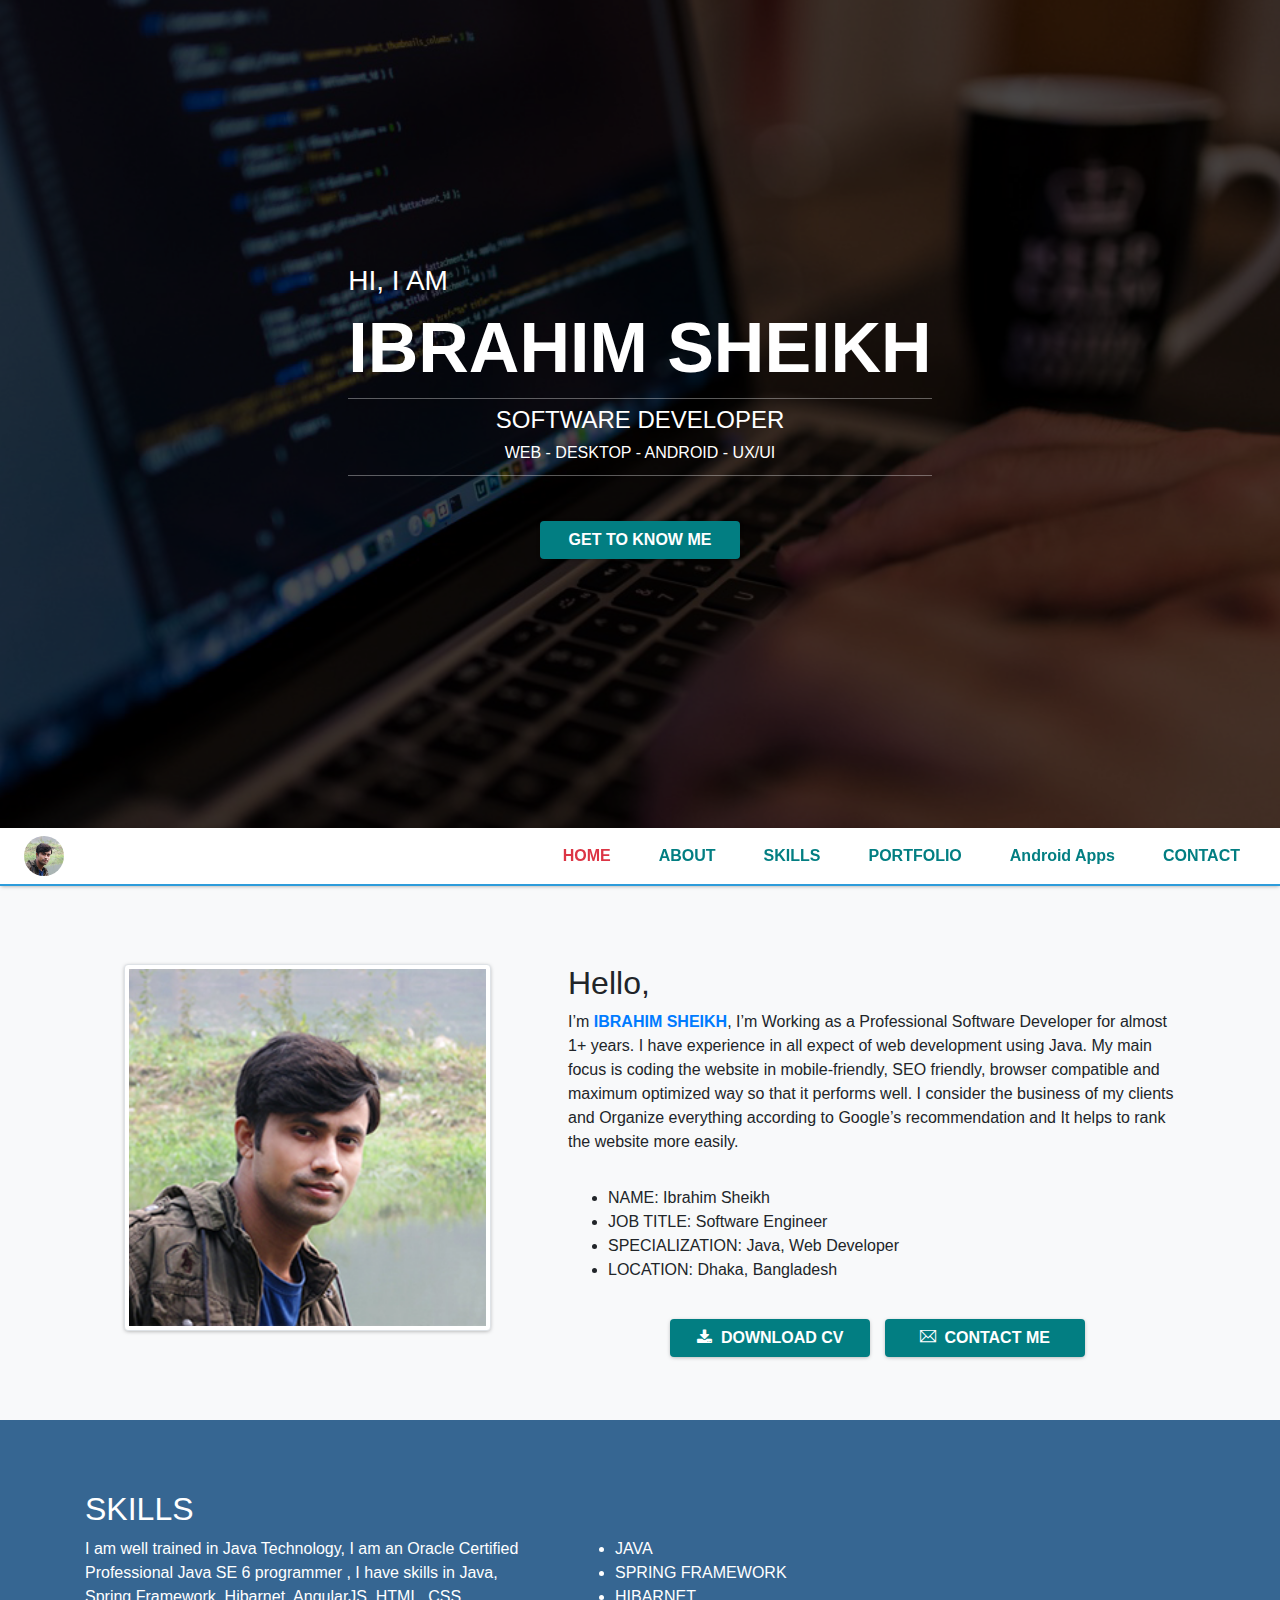
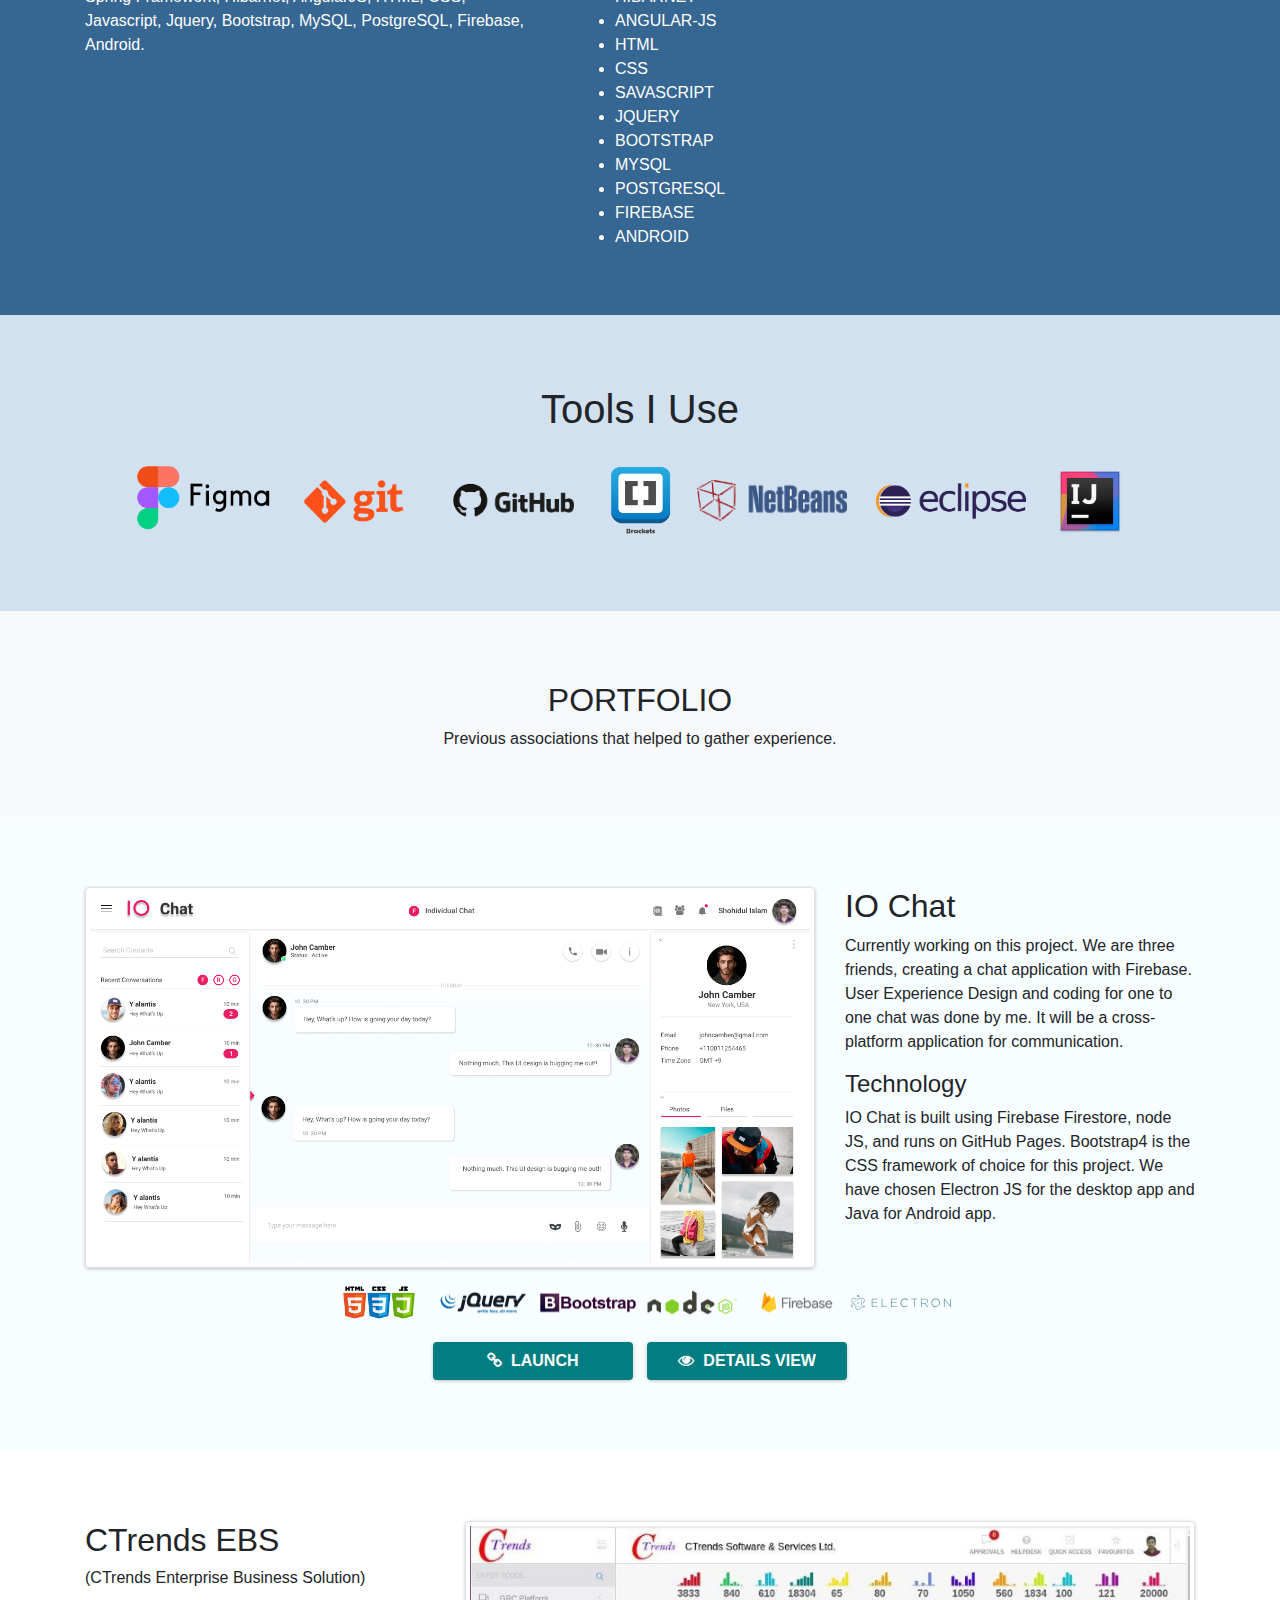
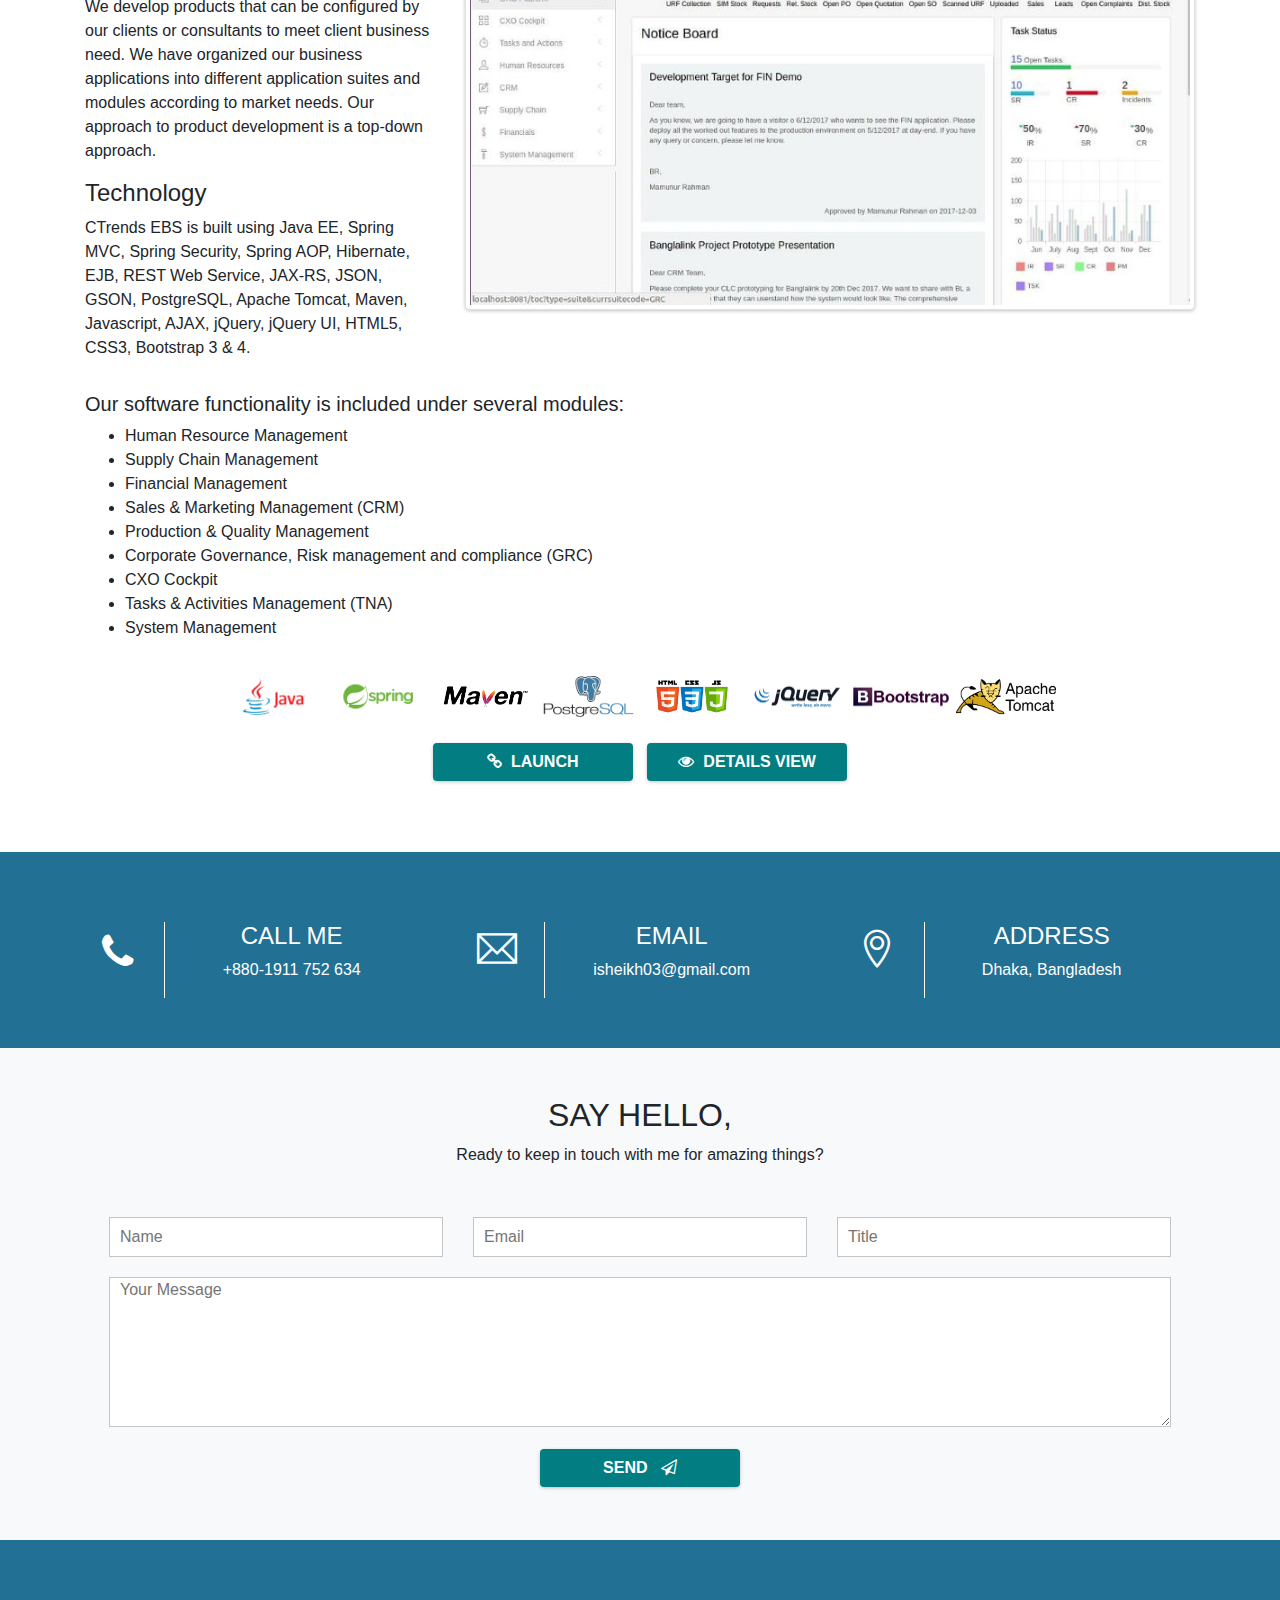
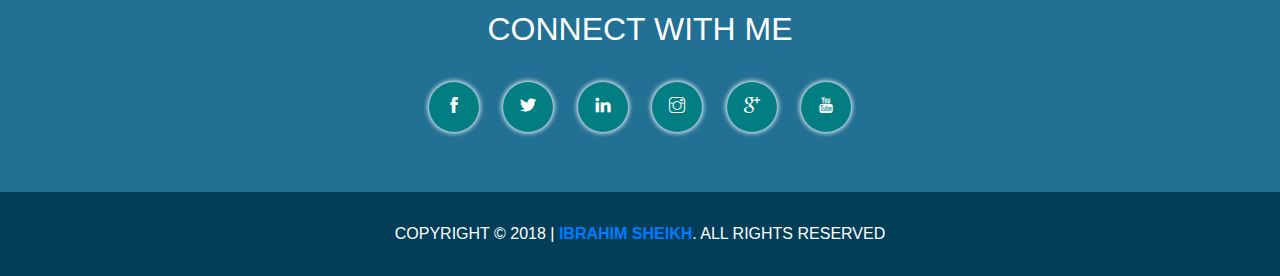
==== commit 121a48df: "remove addmove" ====
--- a/index.html
+++ b/index.html
@@ -43,24 +43,6 @@
 		}
 		
 	</style>
-    
-    <!-- start-----google adsense------->
-    <script async src="//pagead2.googlesyndication.com/pagead/js/adsbygoogle.js"></script>
-    <script>
-         (adsbygoogle = window.adsbygoogle || []).push({
-              google_ad_client: "ca-pub-6069934421651847",
-              enable_page_level_ads: true
-         });
-    </script>
-    
-    <script async custom-element="amp-auto-ads"
-        src="https://cdn.ampproject.org/v0/amp-auto-ads-0.1.js">
-    </script>
-    <amp-auto-ads type="adsense"
-              data-ad-client="ca-pub-6069934421651847">
-    </amp-auto-ads>
-    
-    <!--end-----google adsense------->
   
 </head>
 <body data-spy="scroll" data-target=".navbar" data-offset="80">
@@ -462,18 +444,7 @@
             
         </div>
     </div>
-    <!-- start-----google adsense------->
-    <script async src="//pagead2.googlesyndication.com/pagead/js/adsbygoogle.js"></script>
-    <ins class="adsbygoogle"
-         style="display:block; text-align:center;"
-         data-ad-layout="in-article"
-         data-ad-format="fluid"
-         data-ad-client="ca-pub-6069934421651847"
-         data-ad-slot="3271907973"></ins>
-    <script>
-         (adsbygoogle = window.adsbygoogle || []).push({});
-    </script>
-    <!-- end-----google adsense------->
+
 </section>
  
 <section id="footer" class="footer text-center text-white text-uppercase">
@@ -490,13 +461,6 @@
   <script src="vendor/js/modernizr-3.6.0.min.js"></script>
   <script src="assets/js/plugins.js"></script>
   <script src="assets/js/main.js"></script>
-
-  <!-- Google Analytics: change UA-XXXXX-Y to be your site's ID. -->
-  <script>
-    window.ga = function () { ga.q.push(arguments) }; ga.q = []; ga.l = +new Date;
-    ga('create', 'UA-XXXXX-Y', 'auto'); ga('send', 'pageview')
-  </script>
-  <script src="https://www.google-analytics.com/analytics.js" async defer></script>
   
 </body>
 </html>
--- a/assets/css/common.css
+++ b/assets/css/common.css
@@ -16,7 +16,7 @@
 }
  
 .shadow {
-  box-shadow: 0px 2px 4px -1px rgba(0, 0, 0, 0.2), 0px 4px 5px 0px rgba(0, 0, 0, 0.14), 0px 1px 10px 0px rgba(0, 0, 0, 0.12);
+  box-shadow: 0 1px 4px -1px rgba(0,0,0,0.37);
   transition: box-shadow 0.28s cubic-bezier(0.4, 0, 0.2, 1);
   &:hover {
     box-shadow: 0px 11px 15px -7px rgba(0, 0, 0, 0.2), 0px 24px 38px 3px rgba(0, 0, 0, 0.14), 0px 9px 46px 8px rgba(0, 0, 0, 0.12);
@@ -28,7 +28,7 @@
 }
 
 .navbar {
-    border-bottom: 3px solid #2D9CDB;
+    border-bottom: 2px solid #2D9CDB;
 }
 a, a:hover,a:visited, a:focus {
     text-decoration:none !important;
@@ -120,7 +120,7 @@
     background-color: #027e82;
     color: white !important;
     margin: 5px;
-    box-shadow: 0px 2px 5px 1px darkgrey;
+    box-shadow: 0 1px 4px -1px rgba(0,0,0,0.37);
     font-weight: 600;
 }
 .btn-df:hover {
@@ -160,4 +160,4 @@
 }
 textarea {
     height: 150px;
-}+}
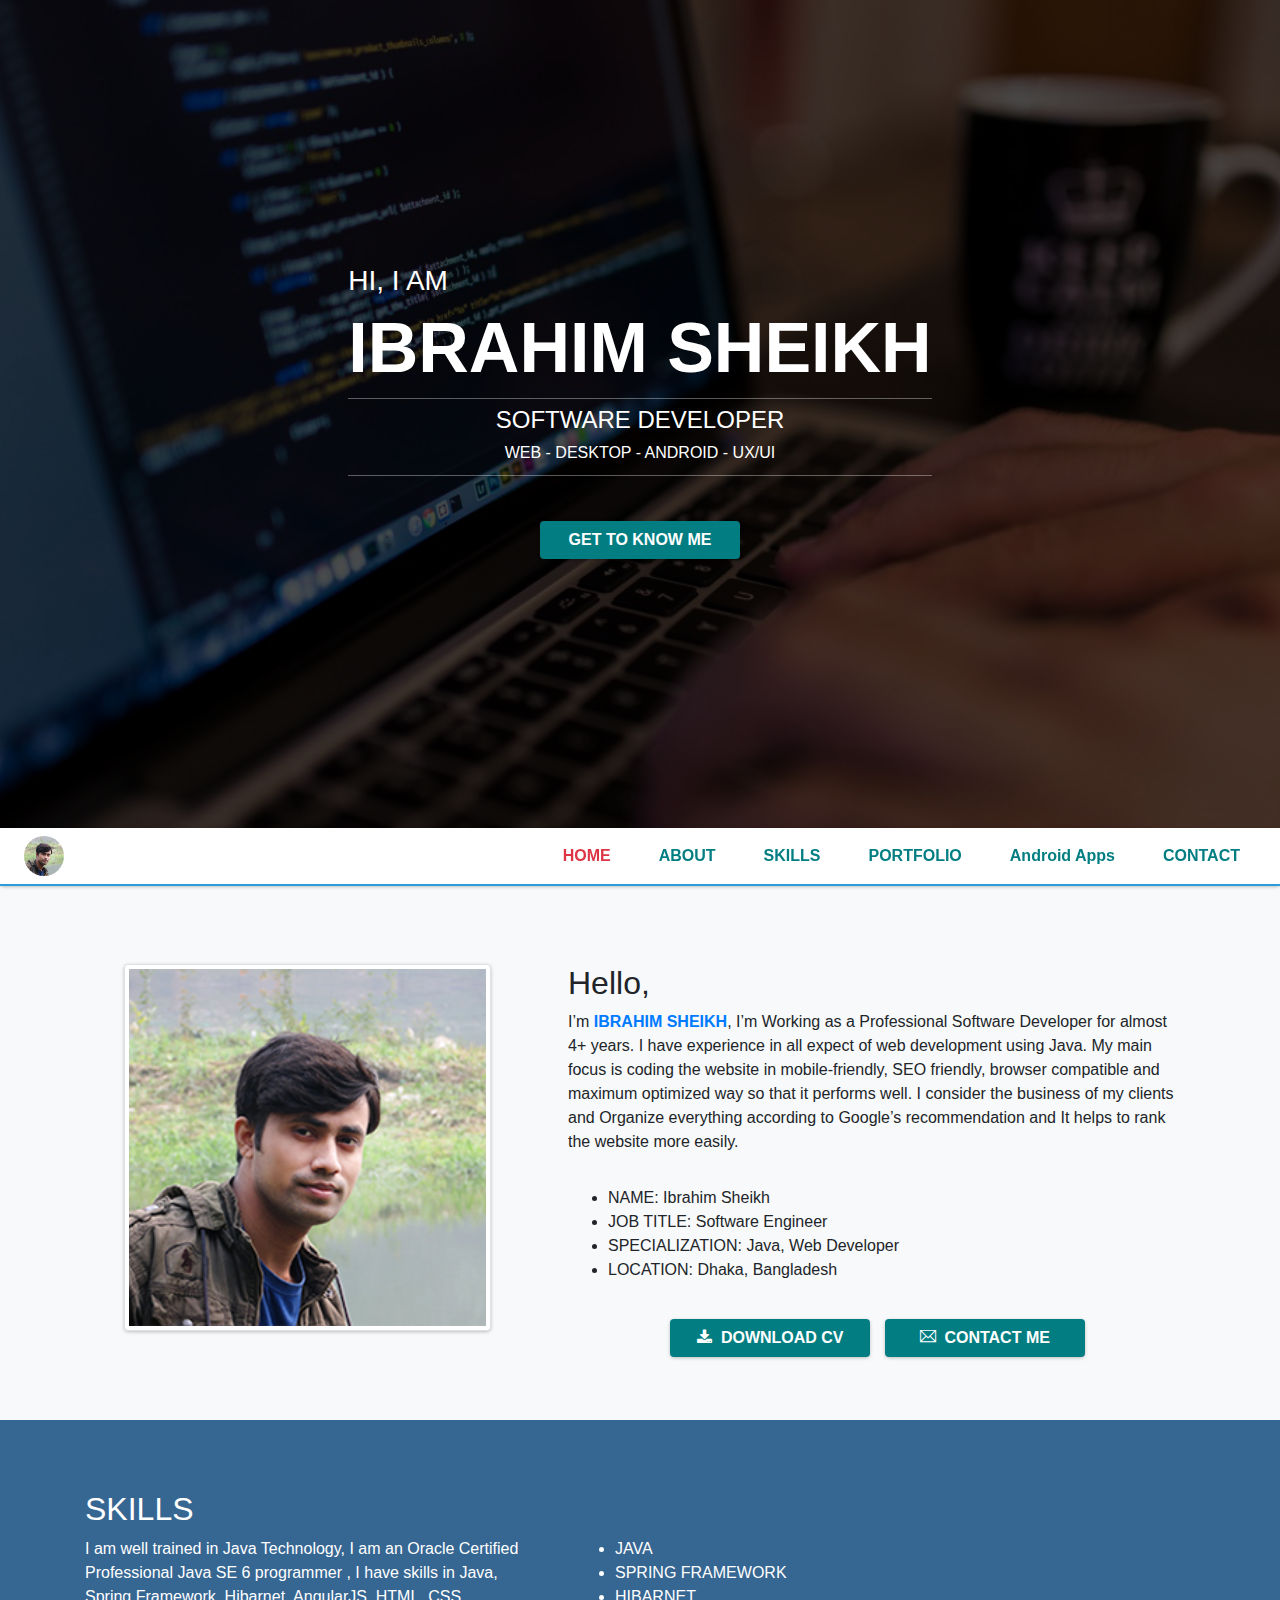
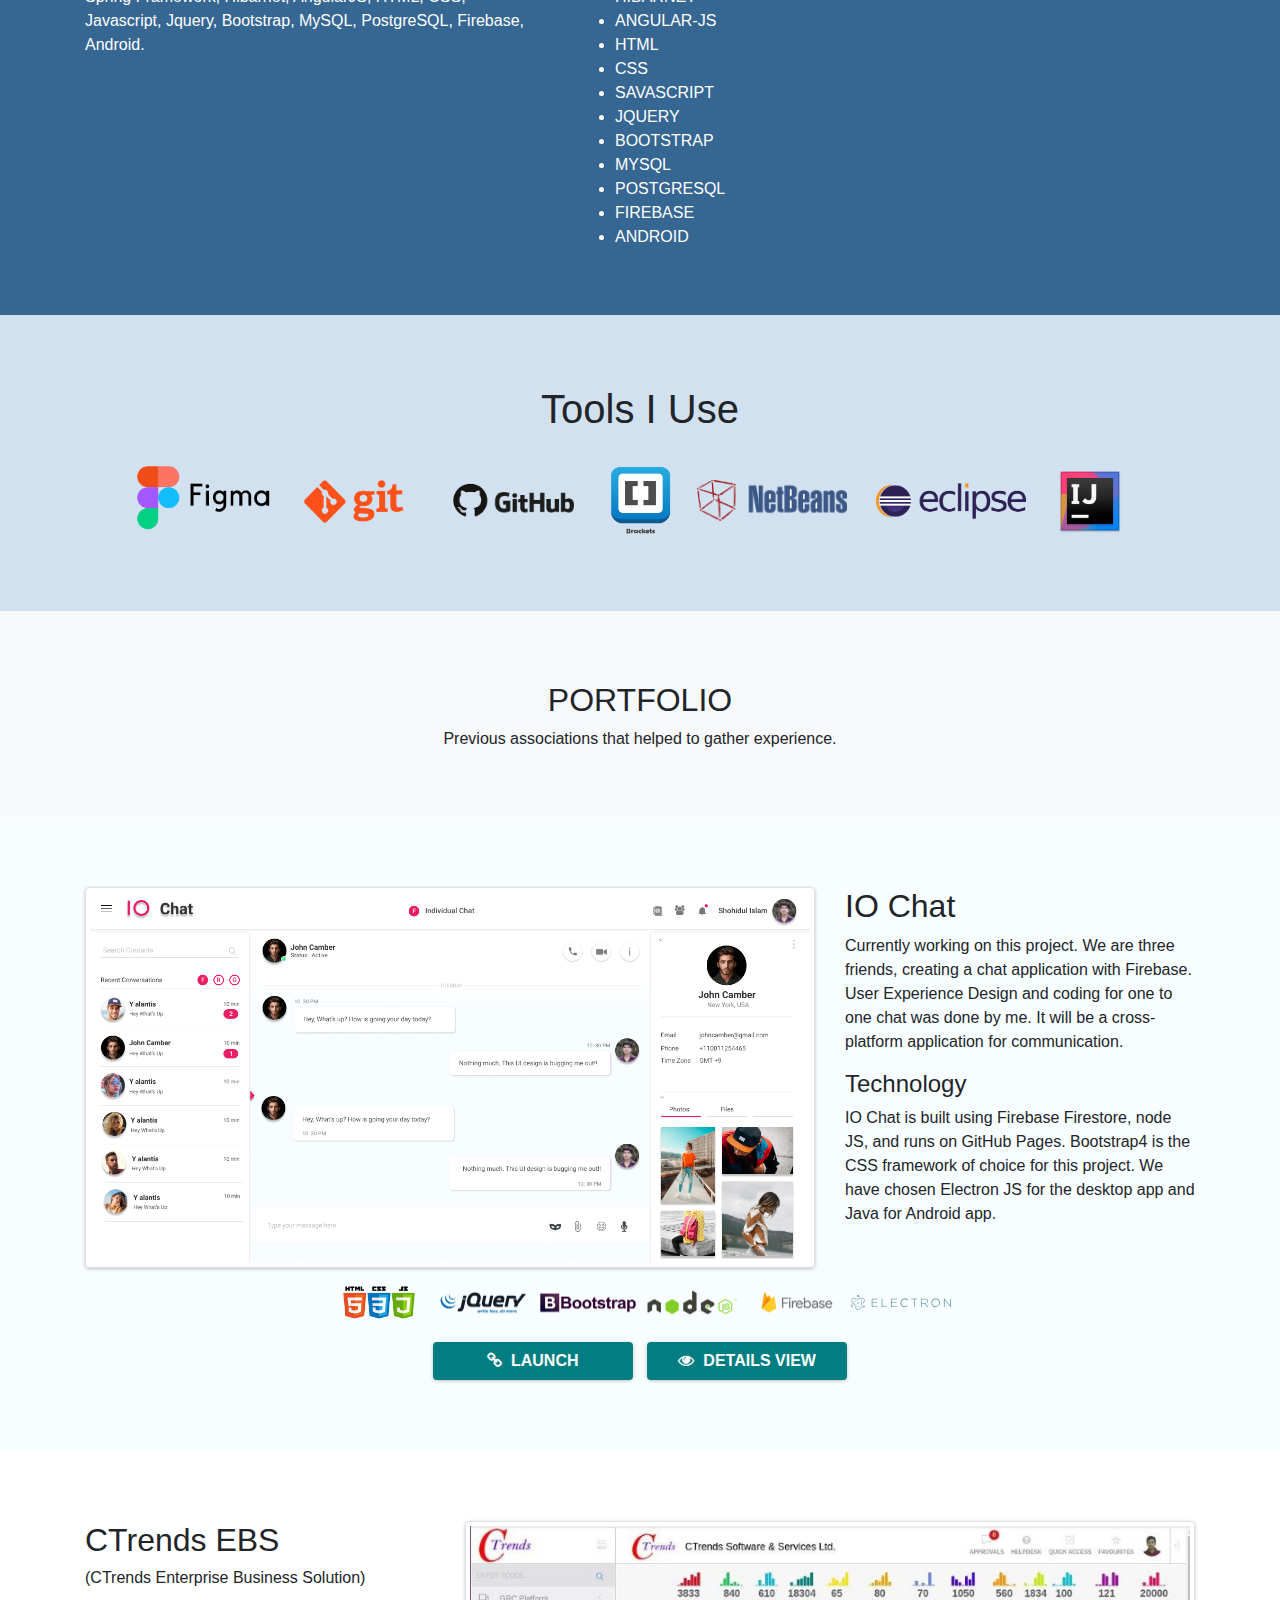
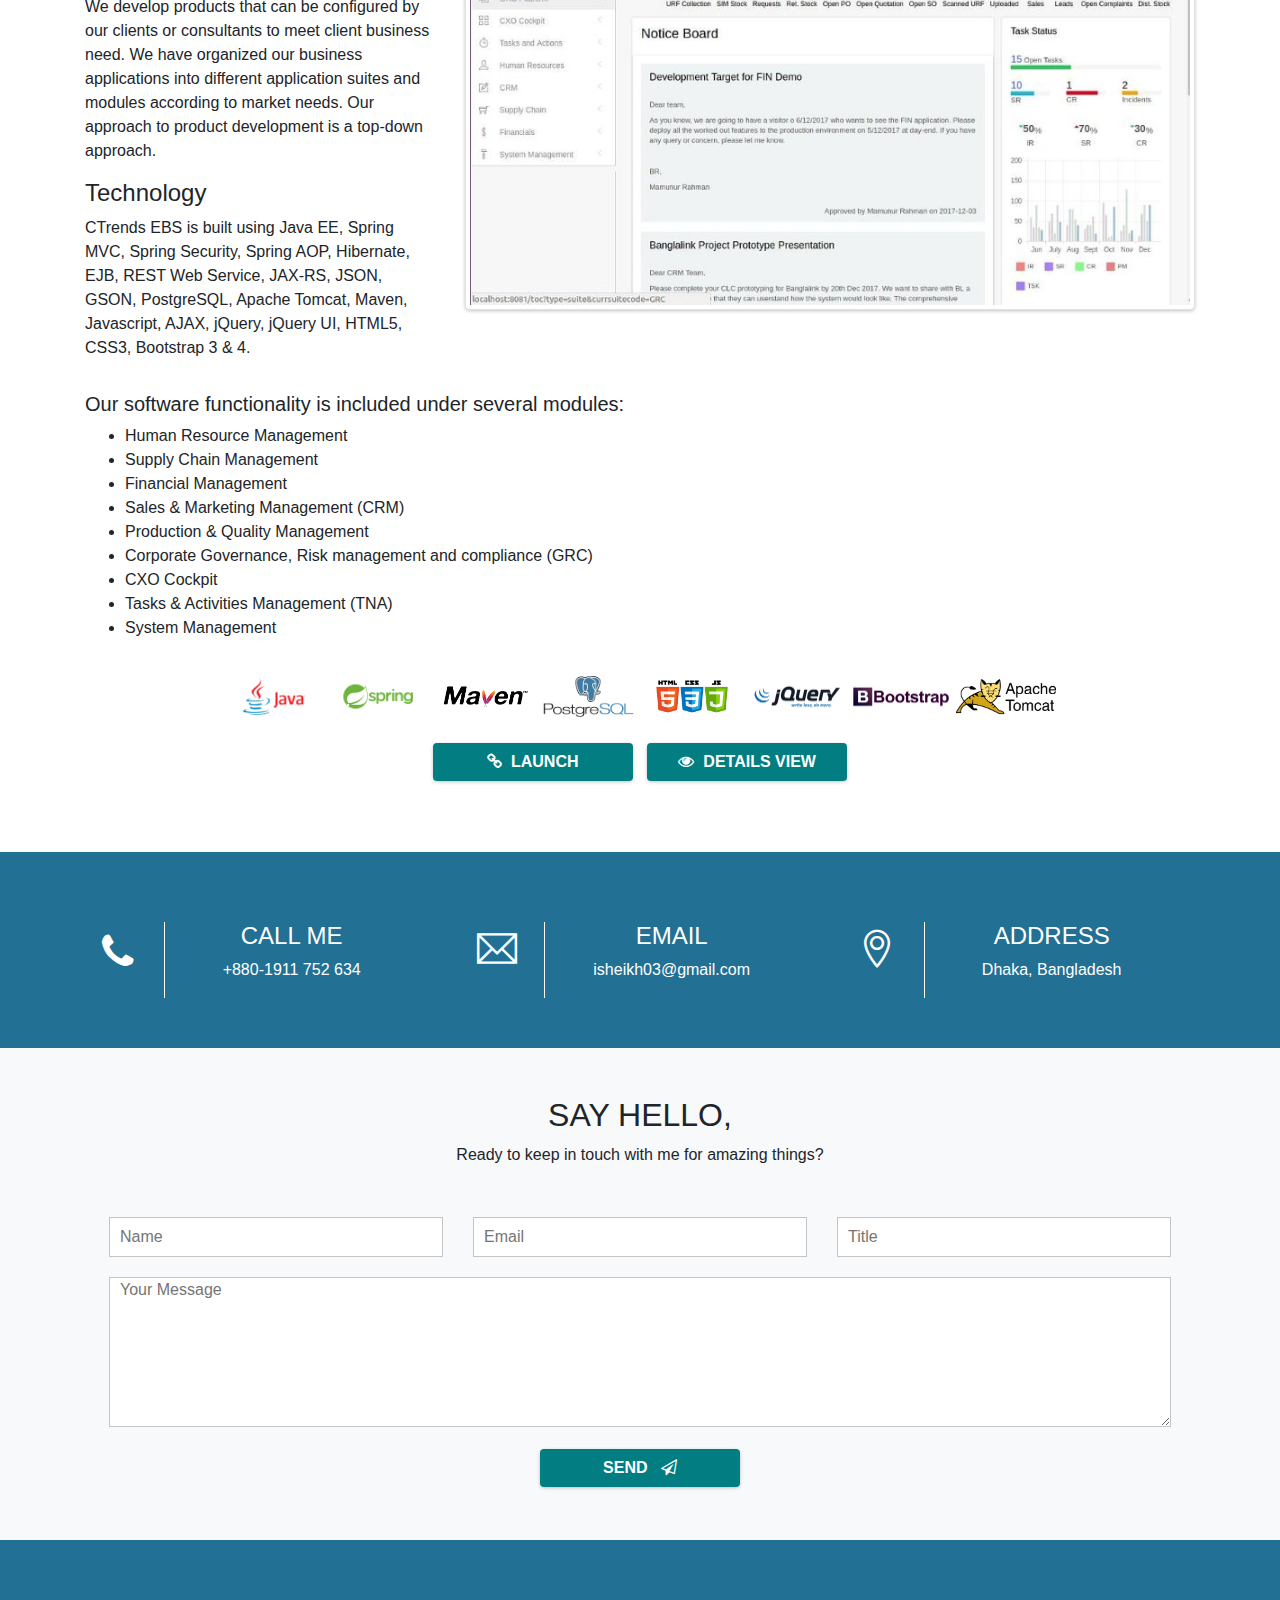
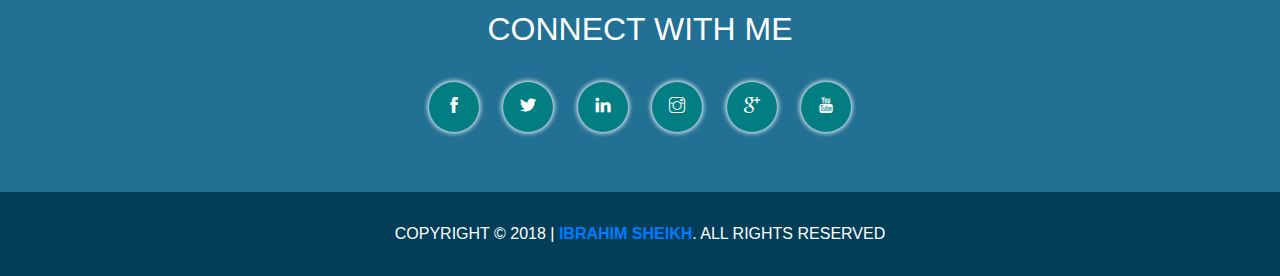
==== commit 88da3be6: "Update index.html" ====
--- a/index.html
+++ b/index.html
@@ -127,7 +127,7 @@
                     <div class="col-md-12 p-2">
                         <h2>Hello,</h2>
                         <p>
-                            I’m <a class="text-bold" href="#home_section">IBRAHIM SHEIKH</a>, I’m Working as a Professional Software Developer for almost 1+ years.
+                            I’m <a class="text-bold" href="#home_section">IBRAHIM SHEIKH</a>, I’m Working as a Professional Software Developer for almost 4+ years.
                             I have experience in all expect of web development using Java. My main focus is coding the website in mobile-friendly, SEO friendly, browser compatible 
                             and maximum optimized way so that it performs well. I consider the business of my clients
                             and Organize everything according to Google’s recommendation and It helps to rank the website more easily.
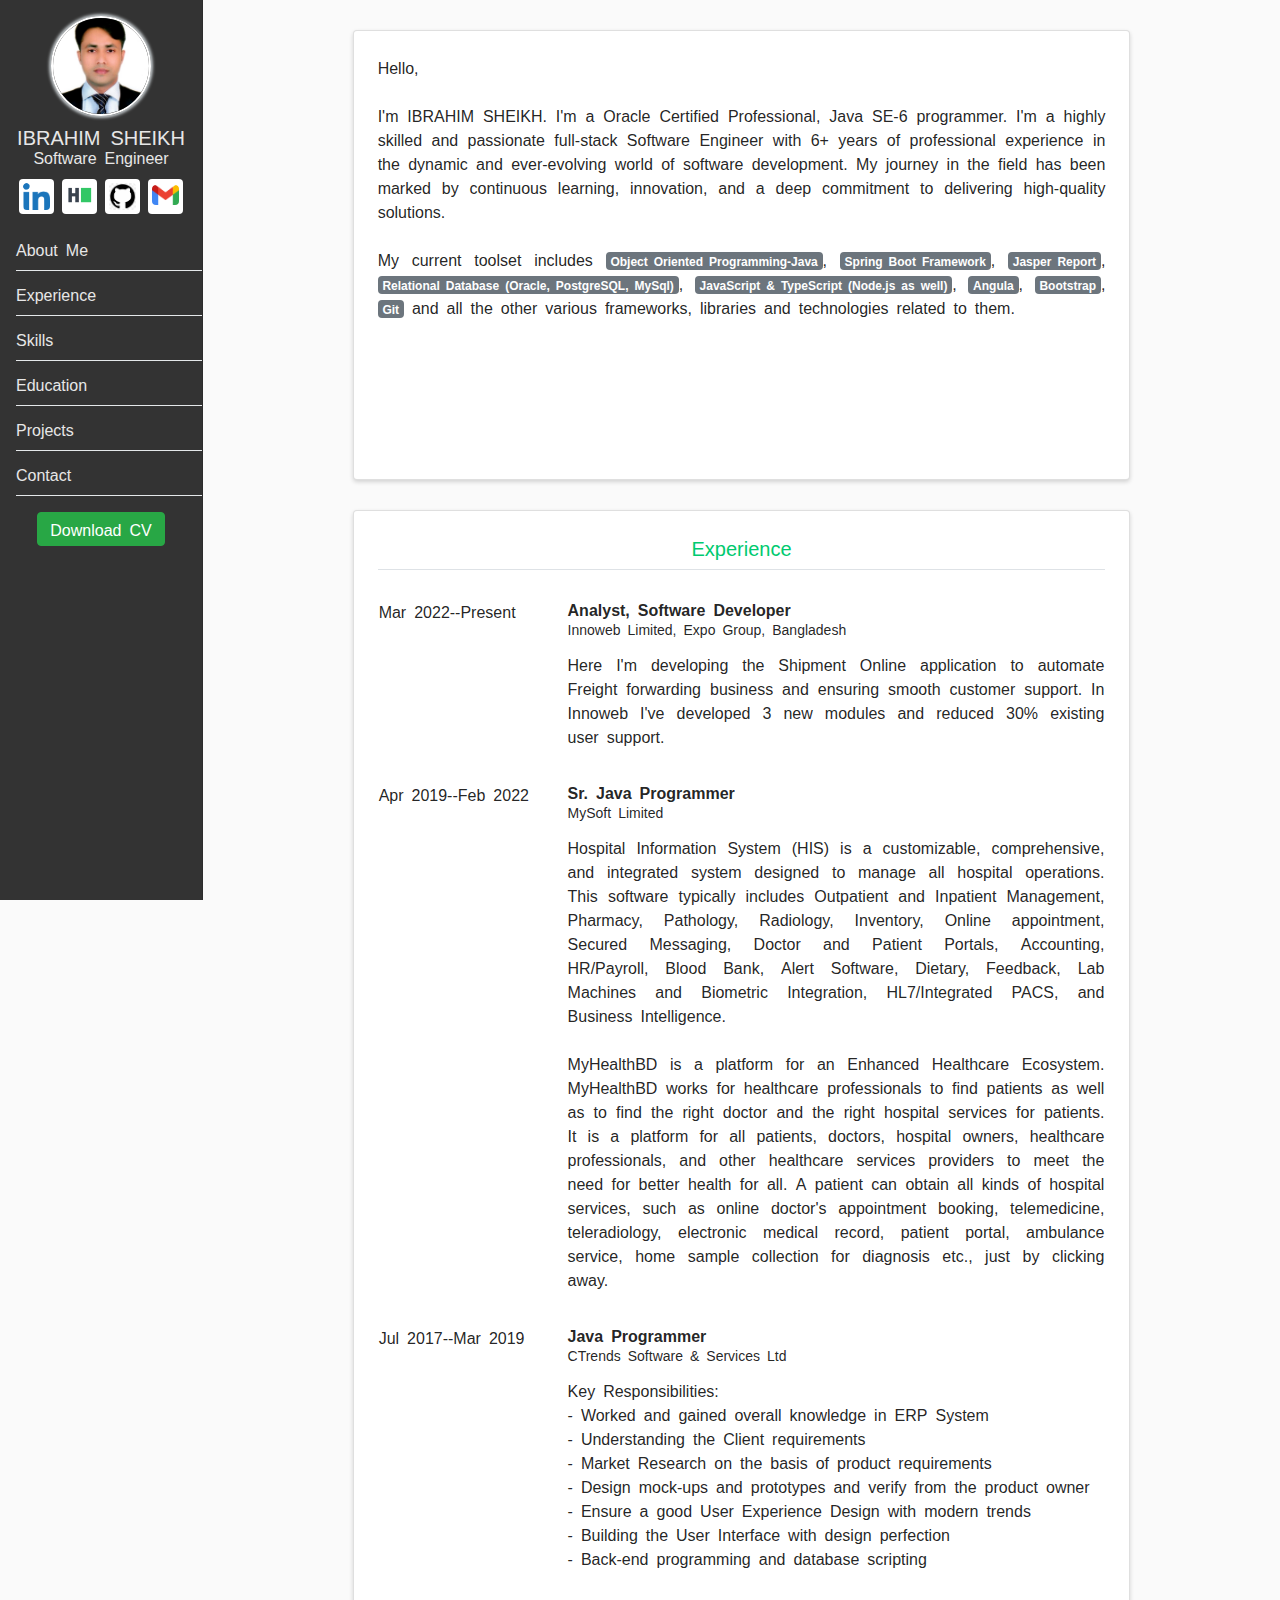
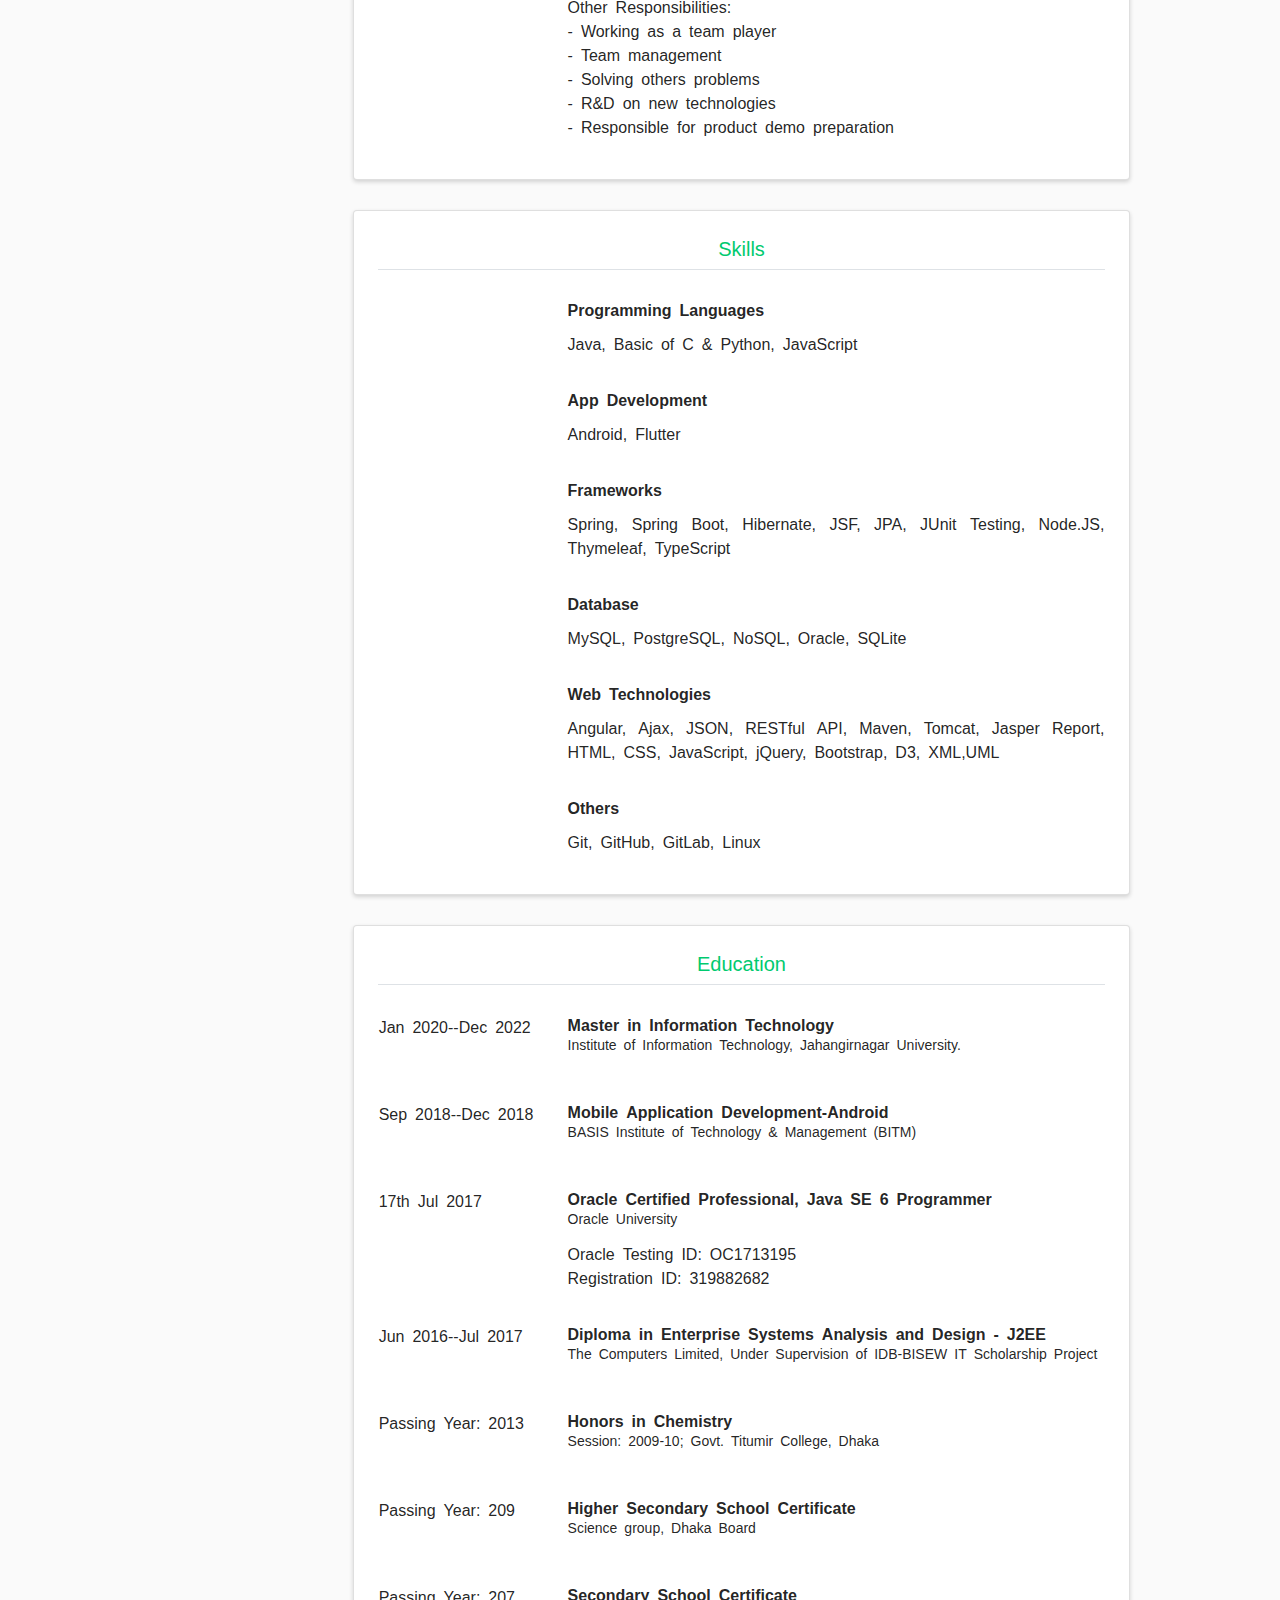
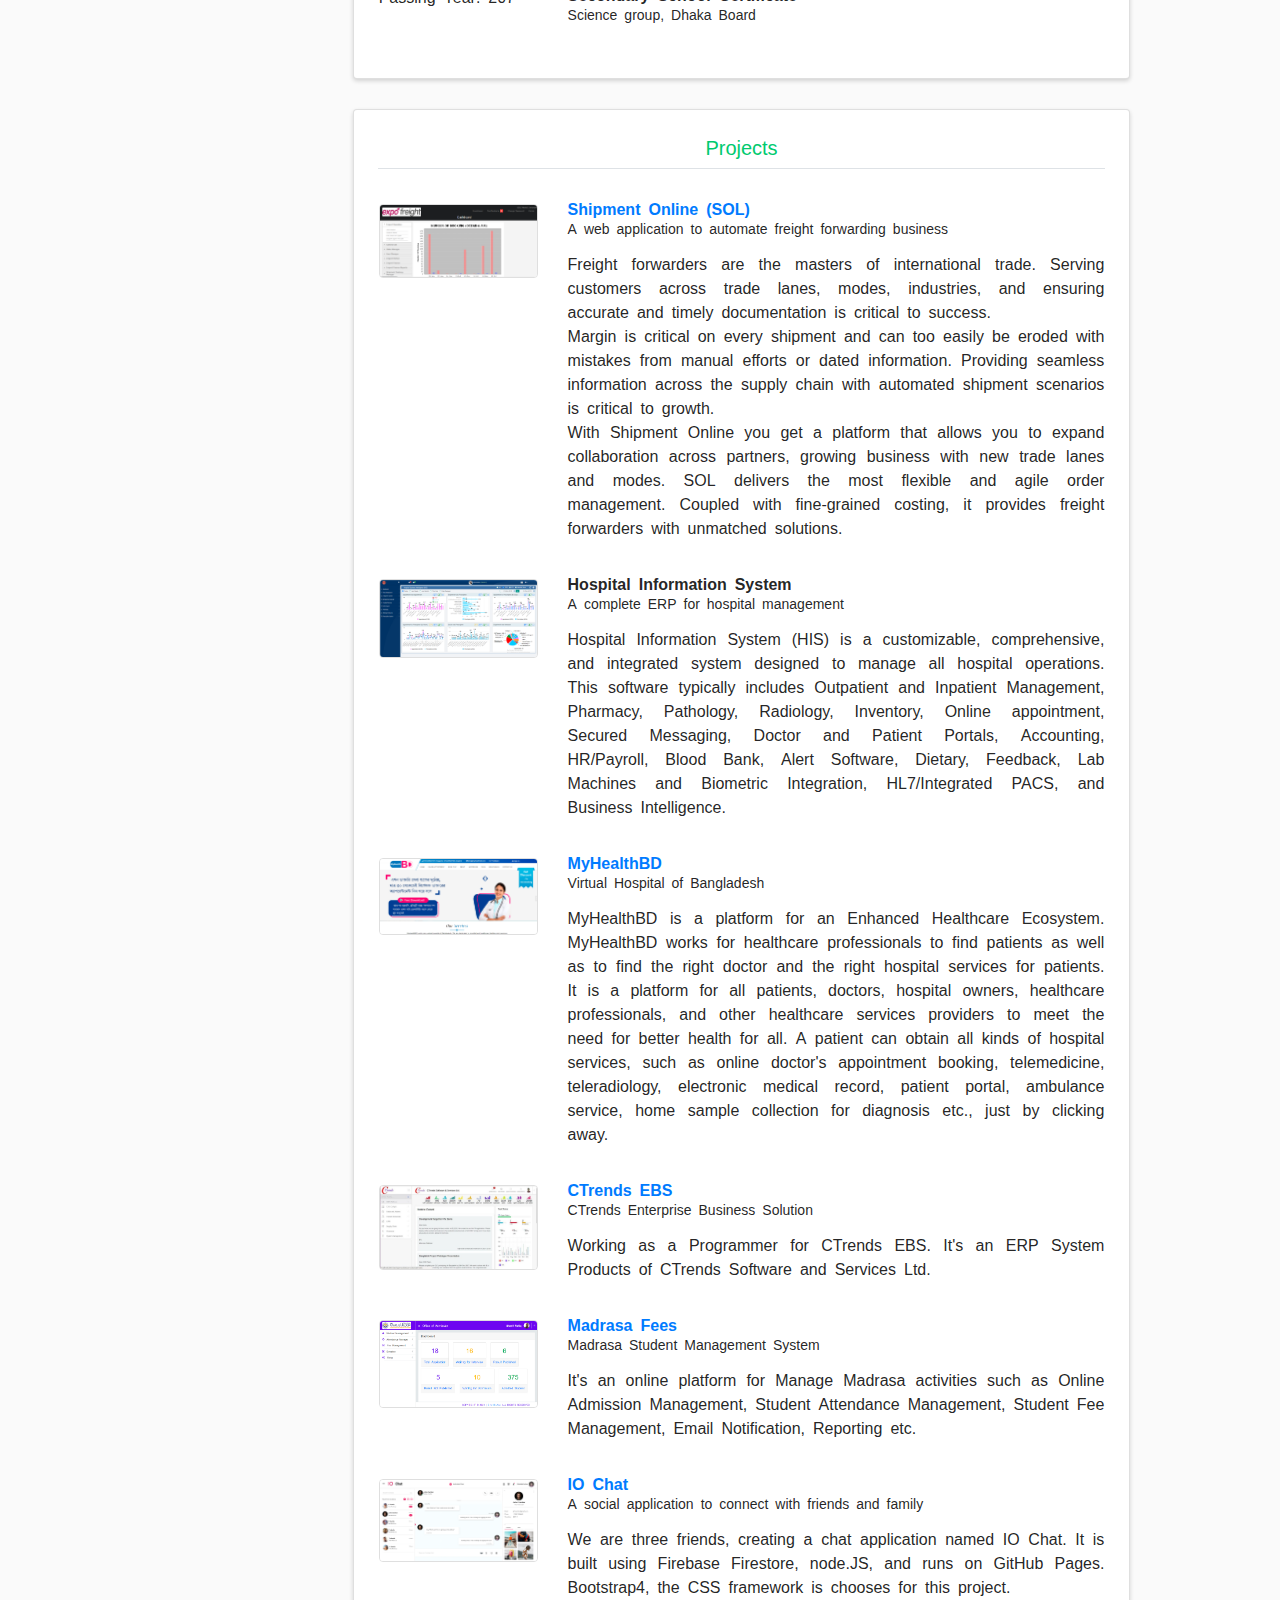
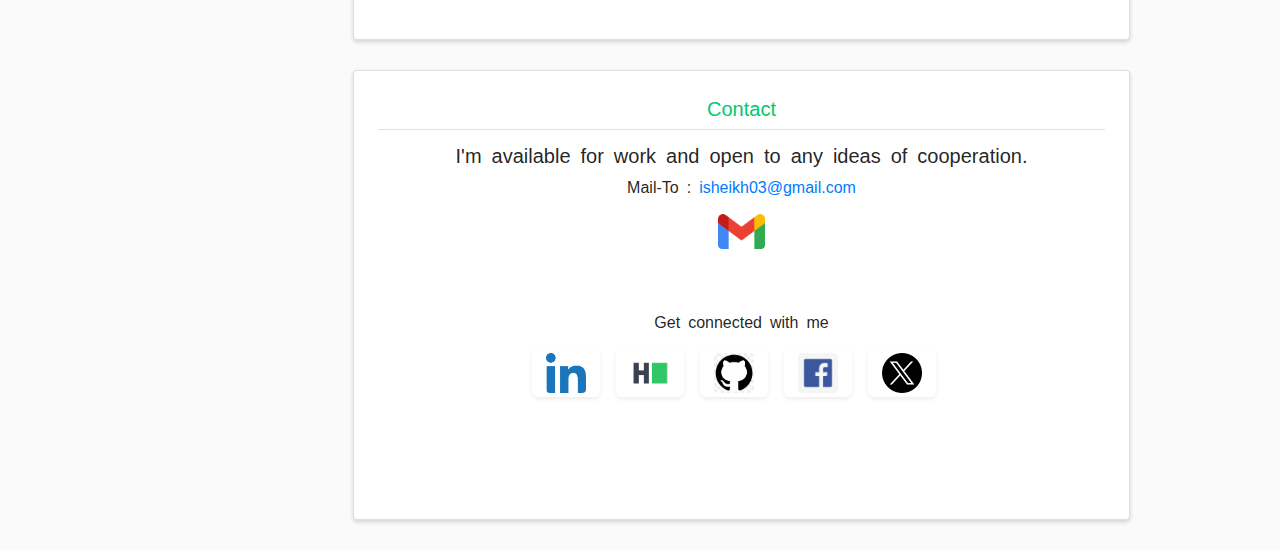
==== commit 5e3d2049: "update a new version" ====
--- a/index.html
+++ b/index.html
@@ -1,468 +1,15 @@
-<!DOCTYPE html>
+<!doctype html>
 <html lang="en">
 <head>
   <meta charset="utf-8">
-  <meta http-equiv="x-ua-compatible" content="ie=edge">
-  <title>Ibrahim Sheikh</title>
-  <meta name="description" content="">
-  <meta name="viewport" content="width=device-width, initial-scale=1, shrink-to-fit=no">
-    
-    
-
-  <link rel="manifest" href="site.webmanifest">
-  <link rel="apple-touch-icon" href="icon.png">
-  <!-- Place favicon.ico in the root directory -->
-    
-    <link rel="stylesheet" href="assets/css/normalize.css">
-    <link rel="stylesheet" href="assets/css/main.css">
-  
-	<!-- start-----my added------->
-    <link rel="stylesheet" href="vendor/css/bootstrap-v4.0.0/css/bootstrap.min.css">
-    <link rel="stylesheet" href="assets/css/common.css">
-    <link rel="stylesheet" href="vendor/fontawesome/css/font-awesome.min.css">
-    <link rel="stylesheet" href="vendor/themify-icons/themify-icons.css">
-    <!--end-----my added------->
-	
-	<style>
-		.home-section {
-            background: url("assets/img/logo/home_bg.jpeg");
-			background-position: center;
-			position: relative;
-			background-size: cover;
-			padding-bottom:5em;
-			height: 92vh;
-        }
-		.home-section .content {
-			background-color: rgba(0, 0, 0, 0.7);
-			top: 0;
-			left: 0;
-			width: 100%;
-			height: 100%;
-			position: relative;
-			z-index: 1;
-		}
-		
-	</style>
-  
-</head>
-<body data-spy="scroll" data-target=".navbar" data-offset="80">
-
-<div id="home_section" class="container-fluid align-items-center home-section p-0" >
-	
-    <div class="col-md-12 content d-flex align-items-center">
-        <div class="col-md-6 col-sm-10 col-xs-12 mx-auto text-white">
-		
-			<div class="row">
-				<div class="mx-auto text-uppercase">
-					<h3>Hi, I am </h3>
-					<h1 class="txt-70 text-center">IBRAHIM SHEIKH</h1>
-					<ul class="p-0">
-						<li class="desig">
-                            <h4>SOFTWARE DEVELOPER</h4>
-                            <h6>WEB - DESKTOP - ANDROID - UX/UI</h6></li>
-					</ul>
-					<br>
-					<div class="con-md-12 text-center">
-						<a class="btn btn-df" href="#about_section">GET TO KNOW ME</a>
-					</div>
-				</div>
-			</div>
-			
-        </div>
-    </div>
-	
-</div>
-
-<nav class="navbar navbar-expand-sm navbar-dark bg-white sticky-top shadow">
-<!--<nav class="navbar navbar-expand-sm bg-white navbar-dark sticky-top fixed-top shadow">-->
-    <a class="navbar-brand pt-0 pb-0 ml-2" href="/">
-            <img src="assets/img/person/ibu.jpg" alt="Ibrahim" width="40" height="40" class="rounded-circle"/>
-    </a>
-	<button class="navbar-toggler" type="button" data-toggle="collapse" data-target="#collapsibleNavbar">
-		<i class="ti-align-justify txt-pf-dgreen"></i>
-	</button>
-      
-	<div class="collapse navbar-collapse" id="collapsibleNavbar">
-        <ul class="navbar-nav mr-auto font-weight-bold pl-4">
-                <!--<li class="nav-item">
-                    <a class="nav-link" href="index.html">Home<span class="sr-only">(current)</span></a>
-                </li>-->
-        </ul>
-		<ul class="navbar-nav text-bold">
-			<li class="nav-item">
-				<a class="nav-link pl-4 pr-4" href="#home_section">HOME <span class="sr-only">(current)</span></a>
-			</li>
-			<li class="nav-item">
-				<a class="nav-link pl-4 pr-4" href="#about_section">ABOUT</a>
-			</li>
-			<li class="nav-item">
-				<a class="nav-link pl-4 pr-4" href="#skills_section">SKILLS</a>
-			</li>
-            <li class="nav-item">
-				<a class="nav-link pl-4 pr-4" href="#portfolio_section">PORTFOLIO</a>
-			</li>
-            <li class="nav-item">
-				<a class="nav-link pl-4 pr-4" href="/pages/android_apps.html">Android Apps</a>
-			</li>
-			<li class="nav-item">
-				<a class="nav-link pl-4 pr-4" href="#contact_section">CONTACT</a>
-			</li>
-		</ul>
-	
-	</div> 
-</nav>
- 
-    
-    
-<section id="about_section" class="about_section bg-light">
-    
-    <div class="sub-section">
-        <div class="container">
-
-            <div class="row">
-                <div class="col-md-5 text-center p-2">
-                    <img class="img-thumbnail shadow" src="assets/img/person/ibu.jpg" alt="Ibrahim Sheikh" height="100%" width="80%" />
-                </div>
-                <div class="col-md-7">
-                    <div class="col-md-12 p-2">
-                        <h2>Hello,</h2>
-                        <p>
-                            I’m <a class="text-bold" href="#home_section">IBRAHIM SHEIKH</a>, I’m Working as a Professional Software Developer for almost 4+ years.
-                            I have experience in all expect of web development using Java. My main focus is coding the website in mobile-friendly, SEO friendly, browser compatible 
-                            and maximum optimized way so that it performs well. I consider the business of my clients
-                            and Organize everything according to Google’s recommendation and It helps to rank the website more easily.
-                        </p>
-                    </div>
-                    <div class="col-md-12 p-2">
-                        <ul>
-                            <li>NAME: Ibrahim Sheikh</li>
-                            <li>JOB TITLE: Software Engineer</li>
-                            <li>SPECIALIZATION: Java, Web Developer</li>
-                            <li>LOCATION: Dhaka, Bangladesh</li>
-                        </ul>
-                    </div>
-                    <div class="col-md-12 text-center p-2">
-                        <a class="btn btn-df" target="_blank" href="assets/file/CV_Ibrahim_Sheikh.pdf">
-                            <i class="fa fa-download"></i>&nbsp; DOWNLOAD CV
-                        </a>
-                        <a class="btn btn-df" href="#contact_section">
-                            <i class="ti-email"></i>&nbsp; CONTACT ME
-                        </a>
-                    </div>
-                </div>
-            </div>
-            
-        </div>
-    </div>
-    
-</section>
-
-<section id="skills_section" class="skills_section">
-    
-    <div class="sub-section">
-        <div class="container">
-
-             <div class="row">   
-                <div class="col-md-12 text-white">
-                    <h2>SKILLS</h2>
-                </div>
-            </div>
-            <div class="row">
-                <div class="col-md-5 text-white">
-                    <p>
-                        I am well trained in Java Technology, I am an Oracle Certified Professional Java SE 6 programmer , I have skills in Java, Spring Framework, Hibarnet, AngularJS,  HTML, CSS, Javascript, Jquery, Bootstrap, MySQL, PostgreSQL, Firebase, Android.
-                    </p>
-                </div>
-                <div class="col-md-7 text-white">
-
-                    <div class="col-md-12 text-uppercase">
-                        <ul>
-                            <li>Java</li>
-                            <li>SPRING FRAMEWORK</li>
-                            <li>HIBARNET</li>
-                            <li>ANGULAR-JS</li>
-                            <li>HTML</li>
-                            <li>CSS</li>
-                            <li>SAVASCRIPT</li>
-                            <li>JQUERY</li>
-                            <li>BOOTSTRAP</li>
-                            <li>MYSQL</li>
-                            <li>POSTGRESQL</li>
-                            <li>FIREBASE</li>
-                            <li>ANDROID</li>
-                        </ul>
-                    </div>
-                    
-                </div>
-            </div>
-
-        </div>
-    </div>
-    
-    <div class="sub-section" style="background-color: #d2e1ef;">
-        <div class="container text-center">
-            
-            <h1>Tools I Use</h1>
-            
-            <div class="row">
-                <div class="col-md-12">
-                    <img src="assets/img/tool-logos/figma.png" class="techlogo" width="150">
-                    <!--<img src="assets/img/tool-logos/invision.png" class="techlogo" width="150px">-->
-                    <img src="assets/img/tool-logos/git.png" class="techlogo" width="150">
-                    <img src="assets/img/tool-logos/github.png" class="techlogo" width="150">
-                    <img src="assets/img/tool-logos/brackets-logo.png" class="techlogo pr-2" width="100">
-                    <img src="assets/img/tool-logos/netbin.png" class="techlogo mr-4" width="150px">
-                    <img src="assets/img/tool-logos/eclipse.png" class="techlogo" width="150px">
-                    <img src="assets/img/tool-logos/intellij-ide.png" class="techlogo" width="120">
-                </div>
-            </div>
-            
-        </div>
-    </div>
-    
-</section>
-
-<section id="portfolio_section" class="portfolio_section bg-light">
-    
-    <div class="sub-section">
-        <div class="container">
-
-             <div class="row">   
-                <div class="col-md-12 text-center">
-                    <h2>PORTFOLIO</h2>
-                    <p>Previous associations that helped to gather experience.</p>
-                </div>
-            </div>
-
-        </div>
-    </div>
-    
-    <div class="sub-section" style="background-color: #f8fdff;">
-        <div class="container">
-            
-            <div class="row">
-                <div class="col-md-8 mb-3">
-                    <img class="img-thumbnail shadow" src="assets/img/projects/iochat/chat.png" width="100%">
-                </div>
-                <div class="col-md-4 mb-3">
-                    <h2>IO Chat</h2>
-                    <p>Currently working on this project. We are three friends, creating a chat application with Firebase. User Experience Design and coding for one to one chat was done by me. It will be a cross-platform application for communication.</p>
-                    <h4>Technology</h4>
-                    <p>IO Chat is built using Firebase Firestore, node JS, and runs on GitHub Pages. Bootstrap4 is the CSS framework of choice for this project. We have chosen Electron JS for the desktop app and Java for Android app.</p>
-                </div>
-                <div class="col-md-12 mb-3 text-center">
-                    <img class="tech-img" src="assets/img/tech-logos/htmlcssjs.png" width="100">
-                    <img class="tech-img" src="assets/img/tech-logos/jquery.png" width="100">
-                    <img class="tech-img" src="assets/img/tech-logos/bootstrap.png" width="100">
-                    <img class="tech-img" src="assets/img/tech-logos/node.png" width="100">
-                    <img class="tech-img" src="assets/img/tech-logos/firebase.png" width="100">
-                    <img class="tech-img" src="assets/img/tech-logos/electronjs.svg" width="100">
-                </div>
-                <div class="col-md-12 mb-3 text-center">
-                    <a class="btn btn-df" target="_blank" href="https://isheikh03.github.io/gossiping_web">
-                        <i class="fa fa-link"></i>&nbsp; LAUNCH
-                    </a>
-                    <a class="btn btn-df" href="#portfolio_section">
-                        <i class="fa fa-eye"></i>&nbsp; DETAILS VIEW
-                    </a>
-                </div>
-            </div>
-            
-        </div>
-    </div>
-    
-    <div class="sub-section" style="background-color: #fff;">
-        <div class="container">
-            
-            <div class="row">
-                <div class="col-md-4 mb-3">
-                    <h2>CTrends EBS</h2>
-                    <h6>(CTrends Enterprise Business Solution)</h6>
-                    <p>We develop products that can be configured by our clients or consultants to meet client business need. We have organized our business applications into different application suites and modules according to market needs. Our approach to product development is a top-down approach.</p>
-                    <h4>Technology</h4>
-                    <p>CTrends EBS is built using Java EE, Spring MVC, Spring Security, Spring AOP, Hibernate, EJB, REST Web Service, JAX-RS, JSON, GSON, PostgreSQL, Apache Tomcat, Maven, Javascript, AJAX, jQuery, jQuery UI, HTML5, CSS3, Bootstrap 3 & 4.</p>
-                </div>
-                
-                <div class="col-md-8 mb-3">
-                    <img class="img-thumbnail shadow" src="assets/img/projects/ctrends-ebs/ebs-home.jpg" width="100%">
-                </div>
-                
-                <div class="col-md-12 mb-3">
-                    <h5>Our software functionality is included under several modules:</h5>
-                    <ul>
-                        <li>Human Resource Management</li>
-                        <li>Supply Chain Management</li>
-                        <li>Financial Management</li>
-                        <li>Sales & Marketing Management (CRM)</li>
-                        <li>Production & Quality Management</li>
-                        <li>Corporate Governance, Risk management and compliance (GRC)</li>
-                        <li>CXO Cockpit</li>
-                        <li>Tasks & Activities Management (TNA)</li>
-                        <li>System Management</li>                
-                    </ul>
-                </div>
-                
-                <div class="col-md-12 mb-3 text-center">
-                    <img class="tech-img" src="assets/img/tech-logos/java.png" width="100">
-                    <img class="tech-img" src="assets/img/tech-logos/spring.png" width="100">
-                    <img class="tech-img" src="assets/img/tech-logos/maven.png" width="100">
-                    <img class="tech-img" src="assets/img/tech-logos/postgresql.png" width="100">
-                    <img class="tech-img" src="assets/img/tech-logos/htmlcssjs.png" width="100">
-                    <img class="tech-img" src="assets/img/tech-logos/jquery.png" width="100">
-                    <img class="tech-img" src="assets/img/tech-logos/bootstrap.png" width="100">
-                    <img class="tech-img" src="assets/img/tech-logos/tomcat.png" width="100">
-                </div>
-                <div class="col-md-12 mb-3 text-center">
-                    <a class="btn btn-df" target="_blank" href="http://ebs.ctrends-software.com:8088/">
-                        <i class="fa fa-link"></i>&nbsp; LAUNCH
-                    </a>
-                    <a class="btn btn-df" target="_blank" href="http://www.ctrends-software.com/products#hrm">
-                        <i class="fa fa-eye"></i>&nbsp; DETAILS VIEW
-                    </a>
-                </div>
-            </div>
-            
-        </div>
-    </div>
-    
-</section>
-
-<section id="contact_section" class="contact_section">
-    
-    <div class="sub-section" style="background-color: #227093;">
-        <div class="container text-white">
-            
-            <div class="row">
-                
-                <div class="col-md-4 col-sm-12 col-xs-12">
-                    <div class="row">
-                        <div class="col-md-3 col-sm-3 col-xs-3 left-icon">
-                            <i class="fa fa-phone"></i>
-                        </div>
-                        <div class="col-md-8 col-sm-8 col-xs-8 text-center">
-                            <h4>CALL ME</h4>
-                            <p>+880-1911 752 634</p>
-                        </div>
-                    </div>
-                </div>
-                <div class="col-md-4 col-sm-12 col-xs-12">
-                    <div class="row">
-                        <div class="col-md-3 col-sm-3 col-xs-3 left-icon">
-                            <i class="ti-email"></i>
-                        </div>
-                        <div class="col-md-8 col-sm-8 col-xs-8 text-center">
-                            <a class="text-white" href="mailto:isheikh03@gmail.com">
-                                <h4>EMAIL</h4>
-                                <p>isheikh03@gmail.com</p>
-                            </a>
-                        </div>
-                    </div>
-                </div>
-                <div class="col-md-4 col-sm-12 col-xs-12">
-                    <div class="row">
-                        <div class="col-md-3 col-sm-3 col-xs-3 left-icon">
-                            <i class="ti-location-pin"></i>
-                        </div>
-                        <div class="col-md-8 col-sm-8 col-xs-8 text-center">
-                            <a class="text-white" target="_blank" href="https://www.google.com/maps/place/Dhaka/@23.7807777,90.3492858,12z/data=!3m1!4b1!4m5!3m4!1s0x3755b8b087026b81:0x8fa563bbdd5904c2!8m2!3d23.810332!4d90.4125181">
-                                <h4>ADDRESS</h4>
-                                <p>Dhaka, Bangladesh</p>
-                            </a>
-                        </div>
-                    </div>
-                </div>
-            </div>
-            
-        </div>
-    </div>
-    
-    <div class="sub-section bg-light p-0">
-        <div class="container">
-
-            <div class="row p-4">
-                <div class="col-md-12 pt-4 pb-4">
-                    <div class="row">
-                        <div class="col-md-12 text-center">
-                            <h2>SAY HELLO,</h2>
-                            <p>Ready to keep in touch with me for amazing things?</p>
-                        </div>
-                    </div>
-                </div>
-                <div class="col-md-12 text-center">
-                    <div class="row">
-                        <div class="col-md-4">
-                            <input type="text" placeholder="Name">
-                        </div>
-                        <div class="col-md-4">
-                            <input type="email" placeholder="Email">
-                        </div>
-                        <div class="col-md-4">
-                            <input type="text" placeholder="Title">
-                        </div>
-                        <div class="col-md-12">
-                            <textarea placeholder="Your Message"></textarea>
-                        </div>
-                        <div class="col-md-12 mb-4">
-                            <button class="btn btn-df">SEND &nbsp;
-                                <i class="fa fa-send-o"></i>
-                            </button>
-                        </div>
-                    </div>
-                </div>
-            </div>
-
-        </div>
-    </div>
-    
-    <div class="sub-section" style="background-color: #227093;">
-        <div class="container">
-            
-            <div class="row">
-                <div class="col-md-12 text-white text-center text-uppercase">
-                    <h2 class="mb-4">CONNECT WITH ME</h2>
-                    <a class="btn btn-link" target="_blank" href="http://www.facebook.com/isheikh03">
-                        <i class="ti-facebook"></i>
-                    </a>
-                    <a class="btn btn-link" target="_blank" href="https://twitter.com/isheikh03">
-                        <!--<i class="ti-twitter"></i>-->
-                        <i class="ti-twitter-alt"></i>
-                    </a>
-                    <a class="btn btn-link" target="_blank" href="https://www.linkedin.com/in/isheikh03/">
-                        <i class="ti-linkedin"></i>
-                    </a>
-                    <a class="btn btn-link" target="_blank" href="https://www.instagram.com/isheikh03/">
-                        <i class="ti-instagram"></i>
-                    </a>
-                    <a class="btn btn-link" target="_blank" rel="nofollow" href="https://plus.google.com/u/0/117752480126749062233">
-                        <i class="ti-google"></i>
-                    </a>
-                    <a class="btn btn-link" target="_blank" rel="nofollow" href="https://www.youtube.com/channel/UCS2T55jnKe7MLAPgZSqfKdw">
-                        <i class="ti-youtube"></i>
-                    </a>
-                </div>
-            </div>
-            
-        </div>
-    </div>
-
-</section>
- 
-<section id="footer" class="footer text-center text-white text-uppercase">
-    Copyright © 2018 | <a class="text-bold" href="#home_section">IBRAHIM SHEIKH</a>. All rights reserved
-</section>
-
-
-  <!-start-----my added------->
-<script src="vendor/css/bootstrap-v4.0.0/js/popper.min.js"></script>
-<script src="vendor/js/jquery/jquery-min-v3.3.1.js"></script>
-<script src="vendor/css/bootstrap-v4.0.0/js/bootstrap.min.js"></script>
-  <!-end-----my added------->
-    
-  <script src="vendor/js/modernizr-3.6.0.min.js"></script>
-  <script src="assets/js/plugins.js"></script>
-  <script src="assets/js/main.js"></script>
-  
-</body>
+  <title>IBRAHIM SHEIKH</title>
+  <base href="/">
+  <meta name="viewport" content="width=device-width, initial-scale=1">
+  <link rel="icon" type="image/x-icon" href="favicon.ico">
+  <link href="https://fonts.googleapis.com/css?family=Roboto:300,400,500&display=swap" rel="stylesheet">
+  <link href="https://fonts.googleapis.com/icon?family=Material+Icons" rel="stylesheet">
+<link rel="stylesheet" href="styles.2c5283de99fa1cb23386.css"></head>
+<body>
+  <app-root></app-root>
+<script src="runtime-es2015.da101e8a4fd1420f6766.js" type="module"></script><script src="runtime-es5.da101e8a4fd1420f6766.js" nomodule defer></script><script src="polyfills-es5.7689145ae7014add769b.js" nomodule defer></script><script src="polyfills-es2015.51ec00383a36a586248d.js" type="module"></script><script src="scripts.df51d459d53fefee4cd9.js" defer></script><script src="main-es2015.ecf6eb35ef27580eda0a.js" type="module"></script><script src="main-es5.ecf6eb35ef27580eda0a.js" nomodule defer></script></body>
 </html>
-
-
--- a/styles.2c5283de99fa1cb23386.css
+++ b/styles.2c5283de99fa1cb23386.css
@@ -0,0 +1,12 @@
+.bs-datepicker{display:flex;align-items:stretch;flex-flow:row wrap;background:#fff;box-shadow:0 0 10px 0 #aaa;position:relative;z-index:1}.bs-datepicker:after{clear:both;content:"";display:block}.bs-datepicker bs-day-picker{float:left}.bs-datepicker-btns button:active,.bs-datepicker-btns button:focus,.bs-datepicker-btns button:hover,.bs-datepicker-predefined-btns button:active,.bs-datepicker-predefined-btns button:focus,.bs-datepicker button:active,.bs-datepicker button:focus,.bs-datepicker button:hover,.bs-datepicker input:active,.bs-datepicker input:focus,.bs-datepicker input:hover{outline:none}.bs-datepicker-head{min-width:270px;height:50px;padding:10px;border-radius:3px 3px 0 0;text-align:justify}.bs-datepicker-head:after{content:"";display:inline-block;vertical-align:top;width:100%}.bs-datepicker-head button{display:inline-block;vertical-align:top;padding:0;height:30px;line-height:30px;border:0;background:transparent;text-align:center;cursor:pointer;color:#fff;transition:.3s}.bs-datepicker-head button[disabled],.bs-datepicker-head button[disabled]:active,.bs-datepicker-head button[disabled]:hover{background:hsla(0,0%,86.7%,.3);color:#f5f5f5;cursor:not-allowed}.bs-datepicker-head button.next,.bs-datepicker-head button.previous{border-radius:50%;width:30px;height:30px}.bs-datepicker-head button.next span,.bs-datepicker-head button.previous span{font-size:28px;line-height:1;display:inline-block;position:relative;height:100%;width:100%;border-radius:50%}.bs-datepicker-head button.current{border-radius:15px;max-width:155px;padding:0 13px}.bs-datepicker-head button:hover{background-color:rgba(0,0,0,.1)}.bs-datepicker-head button:active{background-color:rgba(0,0,0,.2)}.bs-datepicker-body{padding:10px;border-radius:0 0 3px 3px;min-height:232px;min-width:278px;border:1px solid #e9edf0}.bs-datepicker-body .days.weeks{position:relative;z-index:1}.bs-datepicker-body table{width:100%;border-collapse:separate;border-spacing:0}.bs-datepicker-body table th{font-size:13px;color:#9aaec1;font-weight:400;text-align:center}.bs-datepicker-body table td{color:#54708b;text-align:center;position:relative;padding:0}.bs-datepicker-body table td span{display:block;margin:0 auto;font-size:13px;border-radius:50%;position:relative;-moz-user-select:none;-webkit-user-select:none;-ms-user-select:none}.bs-datepicker-body table td:not(.disabled):not(.week) span:not(.disabled):not(.is-other-month){cursor:pointer}.bs-datepicker-body table td.is-highlighted:not(.disabled):not(.selected) span,.bs-datepicker-body table td span.is-highlighted:not(.disabled):not(.selected){background-color:#e9edf0;transition:0s}.bs-datepicker-body table td.is-active-other-month:not(.disabled):not(.selected) span,.bs-datepicker-body table td span.is-active-other-month:not(.disabled):not(.selected){background-color:#e9edf0;transition:0s;cursor:pointer}.bs-datepicker-body table td.disabled span,.bs-datepicker-body table td span.disabled{color:#9aaec1}.bs-datepicker-body table td.selected span,.bs-datepicker-body table td span.selected{color:#fff}.bs-datepicker-body table td.is-other-month span,.bs-datepicker-body table td span.is-other-month{color:rgba(0,0,0,.25)}.bs-datepicker-body table td.active{position:relative}.bs-datepicker-body table td.active.select-start:before{left:35%}.bs-datepicker-body table td.active.select-end:before{left:-85%}.bs-datepicker-body table td.active.select-end span:after,.bs-datepicker-body table td.active.select-start span:after,.bs-datepicker-body table td span.active.select-end:after,.bs-datepicker-body table td span.active.select-start:after{content:"";display:block;position:absolute;z-index:-1;width:100%;height:100%;transition:.3s;top:0;border-radius:50%}.bs-datepicker-body table td:before,.bs-datepicker-body table td span:before{content:"";display:block;position:absolute;z-index:-1;top:6px;bottom:6px;left:-2px;right:-2px;box-sizing:content-box;background:transparent}.bs-datepicker-body table td.active.select-start+td.active:before{left:-20%}.bs-datepicker-body table td:last-child.active:before{border-radius:0 3px 3px 0;width:125%;left:-25%}.bs-datepicker-body table td[class*=select-] span,.bs-datepicker-body table td span[class*=select-]{border-radius:50%;color:#fff}.bs-datepicker-body table.days span.active:not(.select-start):before,.bs-datepicker-body table.days span.in-range:not(.select-start):before,.bs-datepicker-body table.days td.active:not(.select-start):before,.bs-datepicker-body table.days td.in-range:not(.select-start):before{background:#e9edf0}.bs-datepicker-body table.days span{width:32px;height:32px;line-height:32px}.bs-datepicker-body table.days span.select-start{z-index:2}.bs-datepicker-body table.days span.in-range.select-end:before,.bs-datepicker-body table.days span.is-highlighted.in-range:before{background:none;right:0;left:0}.bs-datepicker-body table.days td.active+td.is-highlighted:before,.bs-datepicker-body table.days td.active+td.select-end:before,.bs-datepicker-body table.days td.in-range+td.is-highlighted:before,.bs-datepicker-body table.days td.in-range+td.select-end:before,.bs-datepicker-body table.days td.select-start+td.is-highlighted:before,.bs-datepicker-body table.days td.select-start+td.select-end:before{background:#e9edf0;width:100%}.bs-datepicker-body table.weeks tr td:nth-child(2).active:before{border-radius:3px 0 0 3px;left:0;width:100%}.bs-datepicker-body table:not(.weeks) tr td:first-child:before{border-radius:3px 0 0 3px}.bs-datepicker-body table.years td span{width:46px;height:46px;line-height:45px;margin:0 auto}.bs-datepicker-body table.years tr:not(:last-child) td span{margin-bottom:8px}.bs-datepicker-body table.months td{height:52px}.bs-datepicker-body table.months td span{padding:6px;border-radius:15px}.bs-datepicker .current-timedate{color:#54708b;font-size:15px;text-align:center;height:30px;line-height:30px;border-radius:20px;border:1px solid #e9edf0;margin-bottom:10px;cursor:pointer;text-transform:uppercase;-moz-user-select:none;-webkit-user-select:none;-ms-user-select:none}.bs-datepicker .current-timedate span:not(:empty):before{content:"";width:15px;height:16px;display:inline-block;margin-right:4px;vertical-align:text-bottom;background:url([data-uri])}.bs-datepicker-multiple{border-radius:4px 0 0 4px}.bs-datepicker-multiple+.bs-datepicker-multiple{margin-left:10px}.bs-datepicker-multiple .bs-datepicker{box-shadow:none;position:relative}.bs-datepicker-multiple .bs-datepicker:not(:last-child){padding-right:10px}.bs-datepicker-multiple .bs-datepicker+.bs-datepicker:after{content:"";display:block;width:14px;height:10px;background:url([data-uri]);position:absolute;top:25px;left:-8px}.bs-datepicker-multiple .bs-datepicker .left{float:left}.bs-datepicker-multiple .bs-datepicker .right{float:right}.bs-datepicker-container{padding:15px}.bs-datepicker .bs-media-container{display:flex}@media (max-width:768px){.bs-datepicker .bs-media-container{flex-direction:column}}.bs-datepicker-custom-range{padding:15px;background:#eee}.bs-datepicker-predefined-btns button{width:100%;display:block;height:30px;background-color:#9aaec1;border-radius:4px;color:#fff;border:0;margin-bottom:10px;padding:0 18px;text-align:left;transition:.3s}.bs-datepicker-predefined-btns button:hover{background-color:#54708b}.bs-datepicker-buttons{display:flex;flex-flow:row wrap;justify-content:flex-end;padding-top:10px;border-top:1px solid #e9edf0}.bs-datepicker-buttons .btn-default{margin-left:10px}.bs-timepicker-container{padding:10px 0}.bs-timepicker-label{color:#54708b;margin-bottom:10px}.bs-timepicker-controls{display:inline-block;vertical-align:top;margin-right:10px}.bs-timepicker-controls button{width:20px;height:20px;border-radius:50%;border:0;background-color:#e9edf0;color:#54708b;font-size:16px;font-weight:700;vertical-align:middle;line-height:0;padding:0;transition:.3s}.bs-timepicker-controls button:hover{background-color:#d5dadd}.bs-timepicker-controls input{width:35px;height:25px;border-radius:13px;text-align:center;border:1px solid #e9edf0}.bs-timepicker .switch-time-format{text-transform:uppercase;min-width:54px;height:25px;border-radius:20px;border:1px solid #e9edf0;background:#fff;color:#54708b;font-size:13px}.bs-timepicker .switch-time-format img{vertical-align:initial;margin-left:4px}bs-datepicker-container,bs-daterangepicker-container{z-index:1080}@media (max-width:768px){.bs-datepicker-multiple{display:flex}.bs-datepicker-multiple+.bs-datepicker-multiple{margin-top:10px;margin-left:0}}.theme-default .bs-datepicker-body table td.selected span,.theme-default .bs-datepicker-body table td[class*=select-] span:after,.theme-default .bs-datepicker-body table td span.selected,.theme-default .bs-datepicker-body table td span[class*=select-]:after,.theme-default .bs-datepicker-head,.theme-default .bs-datepicker-predefined-btns button.selected{background-color:#777}.theme-default .bs-datepicker-body table td.week span{color:#777}.theme-default .bs-datepicker-body table td.active-week span:hover{cursor:pointer;background-color:#777;color:#fff;opacity:.5;transition:0s}.theme-green .bs-datepicker-body table td.selected span,.theme-green .bs-datepicker-body table td[class*=select-] span:after,.theme-green .bs-datepicker-body table td span.selected,.theme-green .bs-datepicker-body table td span[class*=select-]:after,.theme-green .bs-datepicker-head,.theme-green .bs-datepicker-predefined-btns button.selected{background-color:#5cb85c}.theme-green .bs-datepicker-body table td.week span{color:#5cb85c}.theme-green .bs-datepicker-body table td.active-week span:hover{cursor:pointer;background-color:#5cb85c;color:#fff;opacity:.5;transition:0s}.theme-blue .bs-datepicker-body table td.selected span,.theme-blue .bs-datepicker-body table td[class*=select-] span:after,.theme-blue .bs-datepicker-body table td span.selected,.theme-blue .bs-datepicker-body table td span[class*=select-]:after,.theme-blue .bs-datepicker-head,.theme-blue .bs-datepicker-predefined-btns button.selected{background-color:#5bc0de}.theme-blue .bs-datepicker-body table td.week span{color:#5bc0de}.theme-blue .bs-datepicker-body table td.active-week span:hover{cursor:pointer;background-color:#5bc0de;color:#fff;opacity:.5;transition:0s}.theme-dark-blue .bs-datepicker-body table td.selected span,.theme-dark-blue .bs-datepicker-body table td[class*=select-] span:after,.theme-dark-blue .bs-datepicker-body table td span.selected,.theme-dark-blue .bs-datepicker-body table td span[class*=select-]:after,.theme-dark-blue .bs-datepicker-head,.theme-dark-blue .bs-datepicker-predefined-btns button.selected{background-color:#337ab7}.theme-dark-blue .bs-datepicker-body table td.week span{color:#337ab7}.theme-dark-blue .bs-datepicker-body table td.active-week span:hover{cursor:pointer;background-color:#337ab7;color:#fff;opacity:.5;transition:0s}.theme-red .bs-datepicker-body table td.selected span,.theme-red .bs-datepicker-body table td[class*=select-] span:after,.theme-red .bs-datepicker-body table td span.selected,.theme-red .bs-datepicker-body table td span[class*=select-]:after,.theme-red .bs-datepicker-head,.theme-red .bs-datepicker-predefined-btns button.selected{background-color:#d9534f}.theme-red .bs-datepicker-body table td.week span{color:#d9534f}.theme-red .bs-datepicker-body table td.active-week span:hover{cursor:pointer;background-color:#d9534f;color:#fff;opacity:.5;transition:0s}.theme-orange .bs-datepicker-body table td.selected span,.theme-orange .bs-datepicker-body table td[class*=select-] span:after,.theme-orange .bs-datepicker-body table td span.selected,.theme-orange .bs-datepicker-body table td span[class*=select-]:after,.theme-orange .bs-datepicker-head,.theme-orange .bs-datepicker-predefined-btns button.selected{background-color:#f0ad4e}.theme-orange .bs-datepicker-body table td.week span{color:#f0ad4e}.theme-orange .bs-datepicker-body table td.active-week span:hover{cursor:pointer;background-color:#f0ad4e;color:#fff;opacity:.5;transition:0s}
+/*!
+ * Bootstrap v4.3.1 (https://getbootstrap.com/)
+ * Copyright 2011-2019 The Bootstrap Authors
+ * Copyright 2011-2019 Twitter, Inc.
+ * Licensed under MIT (https://github.com/twbs/bootstrap/blob/master/LICENSE)
+ */:root{--blue:#007bff;--indigo:#6610f2;--purple:#6f42c1;--pink:#e83e8c;--red:#dc3545;--orange:#fd7e14;--yellow:#ffc107;--green:#28a745;--teal:#20c997;--cyan:#17a2b8;--white:#fff;--gray:#6c757d;--gray-dark:#343a40;--primary:#007bff;--secondary:#6c757d;--success:#28a745;--info:#17a2b8;--warning:#ffc107;--danger:#dc3545;--light:#f8f9fa;--dark:#343a40;--breakpoint-xs:0;--breakpoint-sm:576px;--breakpoint-md:768px;--breakpoint-lg:992px;--breakpoint-xl:1200px;--font-family-sans-serif:-apple-system,BlinkMacSystemFont,"Segoe UI",Roboto,"Helvetica Neue",Arial,"Noto Sans",sans-serif,"Apple Color Emoji","Segoe UI Emoji","Segoe UI Symbol","Noto Color Emoji";--font-family-monospace:SFMono-Regular,Menlo,Monaco,Consolas,"Liberation Mono","Courier New",monospace}*,:after,:before{box-sizing:border-box}html{font-family:sans-serif;line-height:1.15;-webkit-text-size-adjust:100%;-webkit-tap-highlight-color:transparent}article,aside,figcaption,figure,footer,header,hgroup,main,nav,section{display:block}body{font-family:-apple-system,BlinkMacSystemFont,Segoe UI,Roboto,Helvetica Neue,Arial,Noto Sans,sans-serif,Apple Color Emoji,Segoe UI Emoji,Segoe UI Symbol,Noto Color Emoji;font-size:1rem;font-weight:400;line-height:1.5;color:#212529;text-align:left;background-color:#fff}[tabindex="-1"]:focus{outline:0!important}hr{box-sizing:content-box;height:0;overflow:visible}h1,h2,h3,h4,h5,h6{margin-top:0;margin-bottom:.5rem}p{margin-top:0;margin-bottom:1rem}abbr[data-original-title],abbr[title]{text-decoration:underline;-webkit-text-decoration:underline dotted;text-decoration:underline dotted;cursor:help;border-bottom:0;-webkit-text-decoration-skip-ink:none;text-decoration-skip-ink:none}address{font-style:normal;line-height:inherit}address,dl,ol,ul{margin-bottom:1rem}dl,ol,ul{margin-top:0}ol ol,ol ul,ul ol,ul ul{margin-bottom:0}dt{font-weight:700}dd{margin-bottom:.5rem;margin-left:0}blockquote{margin:0 0 1rem}b,strong{font-weight:bolder}small{font-size:80%}sub,sup{position:relative;font-size:75%;line-height:0;vertical-align:baseline}sub{bottom:-.25em}sup{top:-.5em}a{color:#007bff;text-decoration:none;background-color:transparent}a:hover{color:#0056b3;text-decoration:underline}a:not([href]):not([tabindex]),a:not([href]):not([tabindex]):focus,a:not([href]):not([tabindex]):hover{color:inherit;text-decoration:none}a:not([href]):not([tabindex]):focus{outline:0}code,kbd,pre,samp{font-family:SFMono-Regular,Menlo,Monaco,Consolas,Liberation Mono,Courier New,monospace;font-size:1em}pre{margin-top:0;margin-bottom:1rem;overflow:auto}figure{margin:0 0 1rem}img{border-style:none}img,svg{vertical-align:middle}svg{overflow:hidden}table{border-collapse:collapse}caption{padding-top:.75rem;padding-bottom:.75rem;color:#6c757d;text-align:left;caption-side:bottom}th{text-align:inherit}label{display:inline-block;margin-bottom:.5rem}button{border-radius:0}button:focus{outline:1px dotted;outline:5px auto -webkit-focus-ring-color}button,input,optgroup,select,textarea{margin:0;font-family:inherit;font-size:inherit;line-height:inherit}button,input{overflow:visible}button,select{text-transform:none}select{word-wrap:normal}[type=button],[type=reset],[type=submit],button{-webkit-appearance:button}[type=button]:not(:disabled),[type=reset]:not(:disabled),[type=submit]:not(:disabled),button:not(:disabled){cursor:pointer}[type=button]::-moz-focus-inner,[type=reset]::-moz-focus-inner,[type=submit]::-moz-focus-inner,button::-moz-focus-inner{padding:0;border-style:none}input[type=checkbox],input[type=radio]{box-sizing:border-box;padding:0}input[type=date],input[type=datetime-local],input[type=month],input[type=time]{-webkit-appearance:listbox}textarea{overflow:auto;resize:vertical}fieldset{min-width:0;padding:0;margin:0;border:0}legend{display:block;width:100%;max-width:100%;padding:0;margin-bottom:.5rem;font-size:1.5rem;line-height:inherit;color:inherit;white-space:normal}progress{vertical-align:baseline}[type=number]::-webkit-inner-spin-button,[type=number]::-webkit-outer-spin-button{height:auto}[type=search]{outline-offset:-2px;-webkit-appearance:none}[type=search]::-webkit-search-decoration{-webkit-appearance:none}::-webkit-file-upload-button{font:inherit;-webkit-appearance:button}output{display:inline-block}summary{display:list-item;cursor:pointer}template{display:none}[hidden]{display:none!important}.h1,.h2,.h3,.h4,.h5,.h6,h1,h2,h3,h4,h5,h6{margin-bottom:.5rem;font-weight:500;line-height:1.2}.h1,h1{font-size:2.5rem}.h2,h2{font-size:2rem}.h3,h3{font-size:1.75rem}.h4,h4{font-size:1.5rem}.h5,h5{font-size:1.25rem}.h6,h6{font-size:1rem}.lead{font-size:1.25rem;font-weight:300}.display-1{font-size:6rem}.display-1,.display-2{font-weight:300;line-height:1.2}.display-2{font-size:5.5rem}.display-3{font-size:4.5rem}.display-3,.display-4{font-weight:300;line-height:1.2}.display-4{font-size:3.5rem}hr{margin-top:1rem;margin-bottom:1rem;border:0;border-top:1px solid rgba(0,0,0,.1)}.small,small{font-size:80%;font-weight:400}.mark,mark{padding:.2em;background-color:#fcf8e3}.list-inline,.list-unstyled{padding-left:0;list-style:none}.list-inline-item{display:inline-block}.list-inline-item:not(:last-child){margin-right:.5rem}.initialism{font-size:90%;text-transform:uppercase}.blockquote{margin-bottom:1rem;font-size:1.25rem}.blockquote-footer{display:block;font-size:80%;color:#6c757d}.blockquote-footer:before{content:"\2014\00A0"}.img-fluid,.img-thumbnail{max-width:100%;height:auto}.img-thumbnail{padding:.25rem;background-color:#fff;border:1px solid #dee2e6;border-radius:.25rem}.figure{display:inline-block}.figure-img{margin-bottom:.5rem;line-height:1}.figure-caption{font-size:90%;color:#6c757d}code{font-size:87.5%;color:#e83e8c;word-break:break-word}a>code{color:inherit}kbd{padding:.2rem .4rem;font-size:87.5%;color:#fff;background-color:#212529;border-radius:.2rem}kbd kbd{padding:0;font-size:100%;font-weight:700}pre{display:block;font-size:87.5%;color:#212529}pre code{font-size:inherit;color:inherit;word-break:normal}.pre-scrollable{max-height:340px;overflow-y:scroll}.container{width:100%;padding-right:15px;padding-left:15px;margin-right:auto;margin-left:auto}@media (min-width:576px){.container{max-width:540px}}@media (min-width:768px){.container{max-width:720px}}@media (min-width:992px){.container{max-width:960px}}@media (min-width:1200px){.container{max-width:1140px}}.container-fluid{width:100%;padding-right:15px;padding-left:15px;margin-right:auto;margin-left:auto}.row{display:flex;flex-wrap:wrap;margin-right:-15px;margin-left:-15px}.no-gutters{margin-right:0;margin-left:0}.no-gutters>.col,.no-gutters>[class*=col-]{padding-right:0;padding-left:0}.col,.col-1,.col-2,.col-3,.col-4,.col-5,.col-6,.col-7,.col-8,.col-9,.col-10,.col-11,.col-12,.col-auto,.col-lg,.col-lg-1,.col-lg-2,.col-lg-3,.col-lg-4,.col-lg-5,.col-lg-6,.col-lg-7,.col-lg-8,.col-lg-9,.col-lg-10,.col-lg-11,.col-lg-12,.col-lg-auto,.col-md,.col-md-1,.col-md-2,.col-md-3,.col-md-4,.col-md-5,.col-md-6,.col-md-7,.col-md-8,.col-md-9,.col-md-10,.col-md-11,.col-md-12,.col-md-auto,.col-sm,.col-sm-1,.col-sm-2,.col-sm-3,.col-sm-4,.col-sm-5,.col-sm-6,.col-sm-7,.col-sm-8,.col-sm-9,.col-sm-10,.col-sm-11,.col-sm-12,.col-sm-auto,.col-xl,.col-xl-1,.col-xl-2,.col-xl-3,.col-xl-4,.col-xl-5,.col-xl-6,.col-xl-7,.col-xl-8,.col-xl-9,.col-xl-10,.col-xl-11,.col-xl-12,.col-xl-auto{position:relative;width:100%;padding-right:15px;padding-left:15px}.col{flex-basis:0;flex-grow:1;max-width:100%}.col-auto{flex:0 0 auto;width:auto;max-width:100%}.col-1{flex:0 0 8.333333%;max-width:8.333333%}.col-2{flex:0 0 16.666667%;max-width:16.666667%}.col-3{flex:0 0 25%;max-width:25%}.col-4{flex:0 0 33.333333%;max-width:33.333333%}.col-5{flex:0 0 41.666667%;max-width:41.666667%}.col-6{flex:0 0 50%;max-width:50%}.col-7{flex:0 0 58.333333%;max-width:58.333333%}.col-8{flex:0 0 66.666667%;max-width:66.666667%}.col-9{flex:0 0 75%;max-width:75%}.col-10{flex:0 0 83.333333%;max-width:83.333333%}.col-11{flex:0 0 91.666667%;max-width:91.666667%}.col-12{flex:0 0 100%;max-width:100%}.order-first{order:-1}.order-last{order:13}.order-0{order:0}.order-1{order:1}.order-2{order:2}.order-3{order:3}.order-4{order:4}.order-5{order:5}.order-6{order:6}.order-7{order:7}.order-8{order:8}.order-9{order:9}.order-10{order:10}.order-11{order:11}.order-12{order:12}.offset-1{margin-left:8.333333%}.offset-2{margin-left:16.666667%}.offset-3{margin-left:25%}.offset-4{margin-left:33.333333%}.offset-5{margin-left:41.666667%}.offset-6{margin-left:50%}.offset-7{margin-left:58.333333%}.offset-8{margin-left:66.666667%}.offset-9{margin-left:75%}.offset-10{margin-left:83.333333%}.offset-11{margin-left:91.666667%}@media (min-width:576px){.col-sm{flex-basis:0;flex-grow:1;max-width:100%}.col-sm-auto{flex:0 0 auto;width:auto;max-width:100%}.col-sm-1{flex:0 0 8.333333%;max-width:8.333333%}.col-sm-2{flex:0 0 16.666667%;max-width:16.666667%}.col-sm-3{flex:0 0 25%;max-width:25%}.col-sm-4{flex:0 0 33.333333%;max-width:33.333333%}.col-sm-5{flex:0 0 41.666667%;max-width:41.666667%}.col-sm-6{flex:0 0 50%;max-width:50%}.col-sm-7{flex:0 0 58.333333%;max-width:58.333333%}.col-sm-8{flex:0 0 66.666667%;max-width:66.666667%}.col-sm-9{flex:0 0 75%;max-width:75%}.col-sm-10{flex:0 0 83.333333%;max-width:83.333333%}.col-sm-11{flex:0 0 91.666667%;max-width:91.666667%}.col-sm-12{flex:0 0 100%;max-width:100%}.order-sm-first{order:-1}.order-sm-last{order:13}.order-sm-0{order:0}.order-sm-1{order:1}.order-sm-2{order:2}.order-sm-3{order:3}.order-sm-4{order:4}.order-sm-5{order:5}.order-sm-6{order:6}.order-sm-7{order:7}.order-sm-8{order:8}.order-sm-9{order:9}.order-sm-10{order:10}.order-sm-11{order:11}.order-sm-12{order:12}.offset-sm-0{margin-left:0}.offset-sm-1{margin-left:8.333333%}.offset-sm-2{margin-left:16.666667%}.offset-sm-3{margin-left:25%}.offset-sm-4{margin-left:33.333333%}.offset-sm-5{margin-left:41.666667%}.offset-sm-6{margin-left:50%}.offset-sm-7{margin-left:58.333333%}.offset-sm-8{margin-left:66.666667%}.offset-sm-9{margin-left:75%}.offset-sm-10{margin-left:83.333333%}.offset-sm-11{margin-left:91.666667%}}@media (min-width:768px){.col-md{flex-basis:0;flex-grow:1;max-width:100%}.col-md-auto{flex:0 0 auto;width:auto;max-width:100%}.col-md-1{flex:0 0 8.333333%;max-width:8.333333%}.col-md-2{flex:0 0 16.666667%;max-width:16.666667%}.col-md-3{flex:0 0 25%;max-width:25%}.col-md-4{flex:0 0 33.333333%;max-width:33.333333%}.col-md-5{flex:0 0 41.666667%;max-width:41.666667%}.col-md-6{flex:0 0 50%;max-width:50%}.col-md-7{flex:0 0 58.333333%;max-width:58.333333%}.col-md-8{flex:0 0 66.666667%;max-width:66.666667%}.col-md-9{flex:0 0 75%;max-width:75%}.col-md-10{flex:0 0 83.333333%;max-width:83.333333%}.col-md-11{flex:0 0 91.666667%;max-width:91.666667%}.col-md-12{flex:0 0 100%;max-width:100%}.order-md-first{order:-1}.order-md-last{order:13}.order-md-0{order:0}.order-md-1{order:1}.order-md-2{order:2}.order-md-3{order:3}.order-md-4{order:4}.order-md-5{order:5}.order-md-6{order:6}.order-md-7{order:7}.order-md-8{order:8}.order-md-9{order:9}.order-md-10{order:10}.order-md-11{order:11}.order-md-12{order:12}.offset-md-0{margin-left:0}.offset-md-1{margin-left:8.333333%}.offset-md-2{margin-left:16.666667%}.offset-md-3{margin-left:25%}.offset-md-4{margin-left:33.333333%}.offset-md-5{margin-left:41.666667%}.offset-md-6{margin-left:50%}.offset-md-7{margin-left:58.333333%}.offset-md-8{margin-left:66.666667%}.offset-md-9{margin-left:75%}.offset-md-10{margin-left:83.333333%}.offset-md-11{margin-left:91.666667%}}@media (min-width:992px){.col-lg{flex-basis:0;flex-grow:1;max-width:100%}.col-lg-auto{flex:0 0 auto;width:auto;max-width:100%}.col-lg-1{flex:0 0 8.333333%;max-width:8.333333%}.col-lg-2{flex:0 0 16.666667%;max-width:16.666667%}.col-lg-3{flex:0 0 25%;max-width:25%}.col-lg-4{flex:0 0 33.333333%;max-width:33.333333%}.col-lg-5{flex:0 0 41.666667%;max-width:41.666667%}.col-lg-6{flex:0 0 50%;max-width:50%}.col-lg-7{flex:0 0 58.333333%;max-width:58.333333%}.col-lg-8{flex:0 0 66.666667%;max-width:66.666667%}.col-lg-9{flex:0 0 75%;max-width:75%}.col-lg-10{flex:0 0 83.333333%;max-width:83.333333%}.col-lg-11{flex:0 0 91.666667%;max-width:91.666667%}.col-lg-12{flex:0 0 100%;max-width:100%}.order-lg-first{order:-1}.order-lg-last{order:13}.order-lg-0{order:0}.order-lg-1{order:1}.order-lg-2{order:2}.order-lg-3{order:3}.order-lg-4{order:4}.order-lg-5{order:5}.order-lg-6{order:6}.order-lg-7{order:7}.order-lg-8{order:8}.order-lg-9{order:9}.order-lg-10{order:10}.order-lg-11{order:11}.order-lg-12{order:12}.offset-lg-0{margin-left:0}.offset-lg-1{margin-left:8.333333%}.offset-lg-2{margin-left:16.666667%}.offset-lg-3{margin-left:25%}.offset-lg-4{margin-left:33.333333%}.offset-lg-5{margin-left:41.666667%}.offset-lg-6{margin-left:50%}.offset-lg-7{margin-left:58.333333%}.offset-lg-8{margin-left:66.666667%}.offset-lg-9{margin-left:75%}.offset-lg-10{margin-left:83.333333%}.offset-lg-11{margin-left:91.666667%}}@media (min-width:1200px){.col-xl{flex-basis:0;flex-grow:1;max-width:100%}.col-xl-auto{flex:0 0 auto;width:auto;max-width:100%}.col-xl-1{flex:0 0 8.333333%;max-width:8.333333%}.col-xl-2{flex:0 0 16.666667%;max-width:16.666667%}.col-xl-3{flex:0 0 25%;max-width:25%}.col-xl-4{flex:0 0 33.333333%;max-width:33.333333%}.col-xl-5{flex:0 0 41.666667%;max-width:41.666667%}.col-xl-6{flex:0 0 50%;max-width:50%}.col-xl-7{flex:0 0 58.333333%;max-width:58.333333%}.col-xl-8{flex:0 0 66.666667%;max-width:66.666667%}.col-xl-9{flex:0 0 75%;max-width:75%}.col-xl-10{flex:0 0 83.333333%;max-width:83.333333%}.col-xl-11{flex:0 0 91.666667%;max-width:91.666667%}.col-xl-12{flex:0 0 100%;max-width:100%}.order-xl-first{order:-1}.order-xl-last{order:13}.order-xl-0{order:0}.order-xl-1{order:1}.order-xl-2{order:2}.order-xl-3{order:3}.order-xl-4{order:4}.order-xl-5{order:5}.order-xl-6{order:6}.order-xl-7{order:7}.order-xl-8{order:8}.order-xl-9{order:9}.order-xl-10{order:10}.order-xl-11{order:11}.order-xl-12{order:12}.offset-xl-0{margin-left:0}.offset-xl-1{margin-left:8.333333%}.offset-xl-2{margin-left:16.666667%}.offset-xl-3{margin-left:25%}.offset-xl-4{margin-left:33.333333%}.offset-xl-5{margin-left:41.666667%}.offset-xl-6{margin-left:50%}.offset-xl-7{margin-left:58.333333%}.offset-xl-8{margin-left:66.666667%}.offset-xl-9{margin-left:75%}.offset-xl-10{margin-left:83.333333%}.offset-xl-11{margin-left:91.666667%}}.table{width:100%;margin-bottom:1rem;color:#212529}.table td,.table th{padding:.75rem;vertical-align:top;border-top:1px solid #dee2e6}.table thead th{vertical-align:bottom;border-bottom:2px solid #dee2e6}.table tbody+tbody{border-top:2px solid #dee2e6}.table-sm td,.table-sm th{padding:.3rem}.table-bordered,.table-bordered td,.table-bordered th{border:1px solid #dee2e6}.table-bordered thead td,.table-bordered thead th{border-bottom-width:2px}.table-borderless tbody+tbody,.table-borderless td,.table-borderless th,.table-borderless thead th{border:0}.table-striped tbody tr:nth-of-type(odd){background-color:rgba(0,0,0,.05)}.table-hover tbody tr:hover{color:#212529;background-color:rgba(0,0,0,.075)}.table-primary,.table-primary>td,.table-primary>th{background-color:#b8daff}.table-primary tbody+tbody,.table-primary td,.table-primary th,.table-primary thead th{border-color:#7abaff}.table-hover .table-primary:hover,.table-hover .table-primary:hover>td,.table-hover .table-primary:hover>th{background-color:#9fcdff}.table-secondary,.table-secondary>td,.table-secondary>th{background-color:#d6d8db}.table-secondary tbody+tbody,.table-secondary td,.table-secondary th,.table-secondary thead th{border-color:#b3b7bb}.table-hover .table-secondary:hover,.table-hover .table-secondary:hover>td,.table-hover .table-secondary:hover>th{background-color:#c8cbcf}.table-success,.table-success>td,.table-success>th{background-color:#c3e6cb}.table-success tbody+tbody,.table-success td,.table-success th,.table-success thead th{border-color:#8fd19e}.table-hover .table-success:hover,.table-hover .table-success:hover>td,.table-hover .table-success:hover>th{background-color:#b1dfbb}.table-info,.table-info>td,.table-info>th{background-color:#bee5eb}.table-info tbody+tbody,.table-info td,.table-info th,.table-info thead th{border-color:#86cfda}.table-hover .table-info:hover,.table-hover .table-info:hover>td,.table-hover .table-info:hover>th{background-color:#abdde5}.table-warning,.table-warning>td,.table-warning>th{background-color:#ffeeba}.table-warning tbody+tbody,.table-warning td,.table-warning th,.table-warning thead th{border-color:#ffdf7e}.table-hover .table-warning:hover,.table-hover .table-warning:hover>td,.table-hover .table-warning:hover>th{background-color:#ffe8a1}.table-danger,.table-danger>td,.table-danger>th{background-color:#f5c6cb}.table-danger tbody+tbody,.table-danger td,.table-danger th,.table-danger thead th{border-color:#ed969e}.table-hover .table-danger:hover,.table-hover .table-danger:hover>td,.table-hover .table-danger:hover>th{background-color:#f1b0b7}.table-light,.table-light>td,.table-light>th{background-color:#fdfdfe}.table-light tbody+tbody,.table-light td,.table-light th,.table-light thead th{border-color:#fbfcfc}.table-hover .table-light:hover,.table-hover .table-light:hover>td,.table-hover .table-light:hover>th{background-color:#ececf6}.table-dark,.table-dark>td,.table-dark>th{background-color:#c6c8ca}.table-dark tbody+tbody,.table-dark td,.table-dark th,.table-dark thead th{border-color:#95999c}.table-hover .table-dark:hover,.table-hover .table-dark:hover>td,.table-hover .table-dark:hover>th{background-color:#b9bbbe}.table-active,.table-active>td,.table-active>th,.table-hover .table-active:hover,.table-hover .table-active:hover>td,.table-hover .table-active:hover>th{background-color:rgba(0,0,0,.075)}.table .thead-dark th{color:#fff;background-color:#343a40;border-color:#454d55}.table .thead-light th{color:#495057;background-color:#e9ecef;border-color:#dee2e6}.table-dark{color:#fff;background-color:#343a40}.table-dark td,.table-dark th,.table-dark thead th{border-color:#454d55}.table-dark.table-bordered{border:0}.table-dark.table-striped tbody tr:nth-of-type(odd){background-color:hsla(0,0%,100%,.05)}.table-dark.table-hover tbody tr:hover{color:#fff;background-color:hsla(0,0%,100%,.075)}@media (max-width:575.98px){.table-responsive-sm{display:block;width:100%;overflow-x:auto;-webkit-overflow-scrolling:touch}.table-responsive-sm>.table-bordered{border:0}}@media (max-width:767.98px){.table-responsive-md{display:block;width:100%;overflow-x:auto;-webkit-overflow-scrolling:touch}.table-responsive-md>.table-bordered{border:0}}@media (max-width:991.98px){.table-responsive-lg{display:block;width:100%;overflow-x:auto;-webkit-overflow-scrolling:touch}.table-responsive-lg>.table-bordered{border:0}}@media (max-width:1199.98px){.table-responsive-xl{display:block;width:100%;overflow-x:auto;-webkit-overflow-scrolling:touch}.table-responsive-xl>.table-bordered{border:0}}.table-responsive{display:block;width:100%;overflow-x:auto;-webkit-overflow-scrolling:touch}.table-responsive>.table-bordered{border:0}.form-control{display:block;width:100%;height:calc(1.5em + .75rem + 2px);padding:.375rem .75rem;font-size:1rem;font-weight:400;line-height:1.5;color:#495057;background-color:#fff;background-clip:padding-box;border:1px solid #ced4da;border-radius:.25rem;transition:border-color .15s ease-in-out,box-shadow .15s ease-in-out}@media (prefers-reduced-motion:reduce){.form-control{transition:none}}.form-control::-ms-expand{background-color:transparent;border:0}.form-control:focus{color:#495057;background-color:#fff;border-color:#80bdff;outline:0;box-shadow:0 0 0 .2rem rgba(0,123,255,.25)}.form-control::-moz-placeholder{color:#6c757d;opacity:1}.form-control::placeholder{color:#6c757d;opacity:1}.form-control:disabled,.form-control[readonly]{background-color:#e9ecef;opacity:1}select.form-control:focus::-ms-value{color:#495057;background-color:#fff}.form-control-file,.form-control-range{display:block;width:100%}.col-form-label{padding-top:calc(.375rem + 1px);padding-bottom:calc(.375rem + 1px);margin-bottom:0;font-size:inherit;line-height:1.5}.col-form-label-lg{padding-top:calc(.5rem + 1px);padding-bottom:calc(.5rem + 1px);font-size:1.25rem;line-height:1.5}.col-form-label-sm{padding-top:calc(.25rem + 1px);padding-bottom:calc(.25rem + 1px);font-size:.875rem;line-height:1.5}.form-control-plaintext{display:block;width:100%;padding-top:.375rem;padding-bottom:.375rem;margin-bottom:0;line-height:1.5;color:#212529;background-color:transparent;border:solid transparent;border-width:1px 0}.form-control-plaintext.form-control-lg,.form-control-plaintext.form-control-sm{padding-right:0;padding-left:0}.form-control-sm{height:calc(1.5em + .5rem + 2px);padding:.25rem .5rem;font-size:.875rem;line-height:1.5;border-radius:.2rem}.form-control-lg{height:calc(1.5em + 1rem + 2px);padding:.5rem 1rem;font-size:1.25rem;line-height:1.5;border-radius:.3rem}select.form-control[multiple],select.form-control[size],textarea.form-control{height:auto}.form-group{margin-bottom:1rem}.form-text{display:block;margin-top:.25rem}.form-row{display:flex;flex-wrap:wrap;margin-right:-5px;margin-left:-5px}.form-row>.col,.form-row>[class*=col-]{padding-right:5px;padding-left:5px}.form-check{position:relative;display:block;padding-left:1.25rem}.form-check-input{position:absolute;margin-top:.3rem;margin-left:-1.25rem}.form-check-input:disabled~.form-check-label{color:#6c757d}.form-check-label{margin-bottom:0}.form-check-inline{display:inline-flex;align-items:center;padding-left:0;margin-right:.75rem}.form-check-inline .form-check-input{position:static;margin-top:0;margin-right:.3125rem;margin-left:0}.valid-feedback{display:none;width:100%;margin-top:.25rem;font-size:80%;color:#28a745}.valid-tooltip{position:absolute;top:100%;z-index:5;display:none;max-width:100%;padding:.25rem .5rem;margin-top:.1rem;font-size:.875rem;line-height:1.5;color:#fff;background-color:rgba(40,167,69,.9);border-radius:.25rem}.form-control.is-valid,.was-validated .form-control:valid{border-color:#28a745;padding-right:calc(1.5em + .75rem);background-image:url("data:image/svg+xml;charset=utf-8,%3Csvg xmlns='http://www.w3.org/2000/svg' viewBox='0 0 8 8'%3E%3Cpath fill='%2328a745' d='M2.3 6.73L.6 4.53c-.4-1.04.46-1.4 1.1-.8l1.1 1.4 3.4-3.8c.6-.63 1.6-.27 1.2.7l-4 4.6c-.43.5-.8.4-1.1.1z'/%3E%3C/svg%3E");background-repeat:no-repeat;background-position:100% calc(.375em + .1875rem);background-size:calc(.75em + .375rem) calc(.75em + .375rem)}.form-control.is-valid:focus,.was-validated .form-control:valid:focus{border-color:#28a745;box-shadow:0 0 0 .2rem rgba(40,167,69,.25)}.form-control.is-valid~.valid-feedback,.form-control.is-valid~.valid-tooltip,.was-validated .form-control:valid~.valid-feedback,.was-validated .form-control:valid~.valid-tooltip{display:block}.was-validated textarea.form-control:valid,textarea.form-control.is-valid{padding-right:calc(1.5em + .75rem);background-position:top calc(.375em + .1875rem) right calc(.375em + .1875rem)}.custom-select.is-valid,.was-validated .custom-select:valid{border-color:#28a745;padding-right:calc((3em + 2.25rem)/4 + 1.75rem);background:url("data:image/svg+xml;charset=utf-8,%3Csvg xmlns='http://www.w3.org/2000/svg' viewBox='0 0 4 5'%3E%3Cpath fill='%23343a40' d='M2 0L0 2h4zm0 5L0 3h4z'/%3E%3C/svg%3E") no-repeat right .75rem center/8px 10px,url("data:image/svg+xml;charset=utf-8,%3Csvg xmlns='http://www.w3.org/2000/svg' viewBox='0 0 8 8'%3E%3Cpath fill='%2328a745' d='M2.3 6.73L.6 4.53c-.4-1.04.46-1.4 1.1-.8l1.1 1.4 3.4-3.8c.6-.63 1.6-.27 1.2.7l-4 4.6c-.43.5-.8.4-1.1.1z'/%3E%3C/svg%3E") #fff no-repeat center right 1.75rem/calc(.75em + .375rem) calc(.75em + .375rem)}.custom-select.is-valid:focus,.was-validated .custom-select:valid:focus{border-color:#28a745;box-shadow:0 0 0 .2rem rgba(40,167,69,.25)}.custom-select.is-valid~.valid-feedback,.custom-select.is-valid~.valid-tooltip,.form-control-file.is-valid~.valid-feedback,.form-control-file.is-valid~.valid-tooltip,.was-validated .custom-select:valid~.valid-feedback,.was-validated .custom-select:valid~.valid-tooltip,.was-validated .form-control-file:valid~.valid-feedback,.was-validated .form-control-file:valid~.valid-tooltip{display:block}.form-check-input.is-valid~.form-check-label,.was-validated .form-check-input:valid~.form-check-label{color:#28a745}.form-check-input.is-valid~.valid-feedback,.form-check-input.is-valid~.valid-tooltip,.was-validated .form-check-input:valid~.valid-feedback,.was-validated .form-check-input:valid~.valid-tooltip{display:block}.custom-control-input.is-valid~.custom-control-label,.was-validated .custom-control-input:valid~.custom-control-label{color:#28a745}.custom-control-input.is-valid~.custom-control-label:before,.was-validated .custom-control-input:valid~.custom-control-label:before{border-color:#28a745}.custom-control-input.is-valid~.valid-feedback,.custom-control-input.is-valid~.valid-tooltip,.was-validated .custom-control-input:valid~.valid-feedback,.was-validated .custom-control-input:valid~.valid-tooltip{display:block}.custom-control-input.is-valid:checked~.custom-control-label:before,.was-validated .custom-control-input:valid:checked~.custom-control-label:before{border-color:#34ce57;background-color:#34ce57}.custom-control-input.is-valid:focus~.custom-control-label:before,.was-validated .custom-control-input:valid:focus~.custom-control-label:before{box-shadow:0 0 0 .2rem rgba(40,167,69,.25)}.custom-control-input.is-valid:focus:not(:checked)~.custom-control-label:before,.custom-file-input.is-valid~.custom-file-label,.was-validated .custom-control-input:valid:focus:not(:checked)~.custom-control-label:before,.was-validated .custom-file-input:valid~.custom-file-label{border-color:#28a745}.custom-file-input.is-valid~.valid-feedback,.custom-file-input.is-valid~.valid-tooltip,.was-validated .custom-file-input:valid~.valid-feedback,.was-validated .custom-file-input:valid~.valid-tooltip{display:block}.custom-file-input.is-valid:focus~.custom-file-label,.was-validated .custom-file-input:valid:focus~.custom-file-label{border-color:#28a745;box-shadow:0 0 0 .2rem rgba(40,167,69,.25)}.invalid-feedback{display:none;width:100%;margin-top:.25rem;font-size:80%;color:#dc3545}.invalid-tooltip{position:absolute;top:100%;z-index:5;display:none;max-width:100%;padding:.25rem .5rem;margin-top:.1rem;font-size:.875rem;line-height:1.5;color:#fff;background-color:rgba(220,53,69,.9);border-radius:.25rem}.form-control.is-invalid,.was-validated .form-control:invalid{border-color:#dc3545;padding-right:calc(1.5em + .75rem);background-image:url("data:image/svg+xml;charset=utf-8,%3Csvg xmlns='http://www.w3.org/2000/svg' fill='%23dc3545' viewBox='-2 -2 7 7'%3E%3Cpath stroke='%23dc3545' d='M0 0l3 3m0-3L0 3'/%3E%3Ccircle r='.5'/%3E%3Ccircle cx='3' r='.5'/%3E%3Ccircle cy='3' r='.5'/%3E%3Ccircle cx='3' cy='3' r='.5'/%3E%3C/svg%3E");background-repeat:no-repeat;background-position:100% calc(.375em + .1875rem);background-size:calc(.75em + .375rem) calc(.75em + .375rem)}.form-control.is-invalid:focus,.was-validated .form-control:invalid:focus{border-color:#dc3545;box-shadow:0 0 0 .2rem rgba(220,53,69,.25)}.form-control.is-invalid~.invalid-feedback,.form-control.is-invalid~.invalid-tooltip,.was-validated .form-control:invalid~.invalid-feedback,.was-validated .form-control:invalid~.invalid-tooltip{display:block}.was-validated textarea.form-control:invalid,textarea.form-control.is-invalid{padding-right:calc(1.5em + .75rem);background-position:top calc(.375em + .1875rem) right calc(.375em + .1875rem)}.custom-select.is-invalid,.was-validated .custom-select:invalid{border-color:#dc3545;padding-right:calc((3em + 2.25rem)/4 + 1.75rem);background:url("data:image/svg+xml;charset=utf-8,%3Csvg xmlns='http://www.w3.org/2000/svg' viewBox='0 0 4 5'%3E%3Cpath fill='%23343a40' d='M2 0L0 2h4zm0 5L0 3h4z'/%3E%3C/svg%3E") no-repeat right .75rem center/8px 10px,url("data:image/svg+xml;charset=utf-8,%3Csvg xmlns='http://www.w3.org/2000/svg' fill='%23dc3545' viewBox='-2 -2 7 7'%3E%3Cpath stroke='%23dc3545' d='M0 0l3 3m0-3L0 3'/%3E%3Ccircle r='.5'/%3E%3Ccircle cx='3' r='.5'/%3E%3Ccircle cy='3' r='.5'/%3E%3Ccircle cx='3' cy='3' r='.5'/%3E%3C/svg%3E") #fff no-repeat center right 1.75rem/calc(.75em + .375rem) calc(.75em + .375rem)}.custom-select.is-invalid:focus,.was-validated .custom-select:invalid:focus{border-color:#dc3545;box-shadow:0 0 0 .2rem rgba(220,53,69,.25)}.custom-select.is-invalid~.invalid-feedback,.custom-select.is-invalid~.invalid-tooltip,.form-control-file.is-invalid~.invalid-feedback,.form-control-file.is-invalid~.invalid-tooltip,.was-validated .custom-select:invalid~.invalid-feedback,.was-validated .custom-select:invalid~.invalid-tooltip,.was-validated .form-control-file:invalid~.invalid-feedback,.was-validated .form-control-file:invalid~.invalid-tooltip{display:block}.form-check-input.is-invalid~.form-check-label,.was-validated .form-check-input:invalid~.form-check-label{color:#dc3545}.form-check-input.is-invalid~.invalid-feedback,.form-check-input.is-invalid~.invalid-tooltip,.was-validated .form-check-input:invalid~.invalid-feedback,.was-validated .form-check-input:invalid~.invalid-tooltip{display:block}.custom-control-input.is-invalid~.custom-control-label,.was-validated .custom-control-input:invalid~.custom-control-label{color:#dc3545}.custom-control-input.is-invalid~.custom-control-label:before,.was-validated .custom-control-input:invalid~.custom-control-label:before{border-color:#dc3545}.custom-control-input.is-invalid~.invalid-feedback,.custom-control-input.is-invalid~.invalid-tooltip,.was-validated .custom-control-input:invalid~.invalid-feedback,.was-validated .custom-control-input:invalid~.invalid-tooltip{display:block}.custom-control-input.is-invalid:checked~.custom-control-label:before,.was-validated .custom-control-input:invalid:checked~.custom-control-label:before{border-color:#e4606d;background-color:#e4606d}.custom-control-input.is-invalid:focus~.custom-control-label:before,.was-validated .custom-control-input:invalid:focus~.custom-control-label:before{box-shadow:0 0 0 .2rem rgba(220,53,69,.25)}.custom-control-input.is-invalid:focus:not(:checked)~.custom-control-label:before,.custom-file-input.is-invalid~.custom-file-label,.was-validated .custom-control-input:invalid:focus:not(:checked)~.custom-control-label:before,.was-validated .custom-file-input:invalid~.custom-file-label{border-color:#dc3545}.custom-file-input.is-invalid~.invalid-feedback,.custom-file-input.is-invalid~.invalid-tooltip,.was-validated .custom-file-input:invalid~.invalid-feedback,.was-validated .custom-file-input:invalid~.invalid-tooltip{display:block}.custom-file-input.is-invalid:focus~.custom-file-label,.was-validated .custom-file-input:invalid:focus~.custom-file-label{border-color:#dc3545;box-shadow:0 0 0 .2rem rgba(220,53,69,.25)}.form-inline{display:flex;flex-flow:row wrap;align-items:center}.form-inline .form-check{width:100%}@media (min-width:576px){.form-inline label{justify-content:center}.form-inline .form-group,.form-inline label{display:flex;align-items:center;margin-bottom:0}.form-inline .form-group{flex:0 0 auto;flex-flow:row wrap}.form-inline .form-control{display:inline-block;width:auto;vertical-align:middle}.form-inline .form-control-plaintext{display:inline-block}.form-inline .custom-select,.form-inline .input-group{width:auto}.form-inline .form-check{display:flex;align-items:center;justify-content:center;width:auto;padding-left:0}.form-inline .form-check-input{position:relative;flex-shrink:0;margin-top:0;margin-right:.25rem;margin-left:0}.form-inline .custom-control{align-items:center;justify-content:center}.form-inline .custom-control-label{margin-bottom:0}}.btn{display:inline-block;font-weight:400;color:#212529;text-align:center;vertical-align:middle;-webkit-user-select:none;-moz-user-select:none;user-select:none;background-color:transparent;border:1px solid transparent;padding:.375rem .75rem;font-size:1rem;line-height:1.5;border-radius:.25rem;transition:color .15s ease-in-out,background-color .15s ease-in-out,border-color .15s ease-in-out,box-shadow .15s ease-in-out}@media (prefers-reduced-motion:reduce){.btn{transition:none}}.btn:hover{color:#212529;text-decoration:none}.btn.focus,.btn:focus{outline:0;box-shadow:0 0 0 .2rem rgba(0,123,255,.25)}.btn.disabled,.btn:disabled{opacity:.65}a.btn.disabled,fieldset:disabled a.btn{pointer-events:none}.btn-primary{color:#fff;background-color:#007bff;border-color:#007bff}.btn-primary:hover{color:#fff;background-color:#0069d9;border-color:#0062cc}.btn-primary.focus,.btn-primary:focus{box-shadow:0 0 0 .2rem rgba(38,143,255,.5)}.btn-primary.disabled,.btn-primary:disabled{color:#fff;background-color:#007bff;border-color:#007bff}.btn-primary:not(:disabled):not(.disabled).active,.btn-primary:not(:disabled):not(.disabled):active,.show>.btn-primary.dropdown-toggle{color:#fff;background-color:#0062cc;border-color:#005cbf}.btn-primary:not(:disabled):not(.disabled).active:focus,.btn-primary:not(:disabled):not(.disabled):active:focus,.show>.btn-primary.dropdown-toggle:focus{box-shadow:0 0 0 .2rem rgba(38,143,255,.5)}.btn-secondary{color:#fff;background-color:#6c757d;border-color:#6c757d}.btn-secondary:hover{color:#fff;background-color:#5a6268;border-color:#545b62}.btn-secondary.focus,.btn-secondary:focus{box-shadow:0 0 0 .2rem rgba(130,138,145,.5)}.btn-secondary.disabled,.btn-secondary:disabled{color:#fff;background-color:#6c757d;border-color:#6c757d}.btn-secondary:not(:disabled):not(.disabled).active,.btn-secondary:not(:disabled):not(.disabled):active,.show>.btn-secondary.dropdown-toggle{color:#fff;background-color:#545b62;border-color:#4e555b}.btn-secondary:not(:disabled):not(.disabled).active:focus,.btn-secondary:not(:disabled):not(.disabled):active:focus,.show>.btn-secondary.dropdown-toggle:focus{box-shadow:0 0 0 .2rem rgba(130,138,145,.5)}.btn-success{color:#fff;background-color:#28a745;border-color:#28a745}.btn-success:hover{color:#fff;background-color:#218838;border-color:#1e7e34}.btn-success.focus,.btn-success:focus{box-shadow:0 0 0 .2rem rgba(72,180,97,.5)}.btn-success.disabled,.btn-success:disabled{color:#fff;background-color:#28a745;border-color:#28a745}.btn-success:not(:disabled):not(.disabled).active,.btn-success:not(:disabled):not(.disabled):active,.show>.btn-success.dropdown-toggle{color:#fff;background-color:#1e7e34;border-color:#1c7430}.btn-success:not(:disabled):not(.disabled).active:focus,.btn-success:not(:disabled):not(.disabled):active:focus,.show>.btn-success.dropdown-toggle:focus{box-shadow:0 0 0 .2rem rgba(72,180,97,.5)}.btn-info{color:#fff;background-color:#17a2b8;border-color:#17a2b8}.btn-info:hover{color:#fff;background-color:#138496;border-color:#117a8b}.btn-info.focus,.btn-info:focus{box-shadow:0 0 0 .2rem rgba(58,176,195,.5)}.btn-info.disabled,.btn-info:disabled{color:#fff;background-color:#17a2b8;border-color:#17a2b8}.btn-info:not(:disabled):not(.disabled).active,.btn-info:not(:disabled):not(.disabled):active,.show>.btn-info.dropdown-toggle{color:#fff;background-color:#117a8b;border-color:#10707f}.btn-info:not(:disabled):not(.disabled).active:focus,.btn-info:not(:disabled):not(.disabled):active:focus,.show>.btn-info.dropdown-toggle:focus{box-shadow:0 0 0 .2rem rgba(58,176,195,.5)}.btn-warning{color:#212529;background-color:#ffc107;border-color:#ffc107}.btn-warning:hover{color:#212529;background-color:#e0a800;border-color:#d39e00}.btn-warning.focus,.btn-warning:focus{box-shadow:0 0 0 .2rem rgba(222,170,12,.5)}.btn-warning.disabled,.btn-warning:disabled{color:#212529;background-color:#ffc107;border-color:#ffc107}.btn-warning:not(:disabled):not(.disabled).active,.btn-warning:not(:disabled):not(.disabled):active,.show>.btn-warning.dropdown-toggle{color:#212529;background-color:#d39e00;border-color:#c69500}.btn-warning:not(:disabled):not(.disabled).active:focus,.btn-warning:not(:disabled):not(.disabled):active:focus,.show>.btn-warning.dropdown-toggle:focus{box-shadow:0 0 0 .2rem rgba(222,170,12,.5)}.btn-danger{color:#fff;background-color:#dc3545;border-color:#dc3545}.btn-danger:hover{color:#fff;background-color:#c82333;border-color:#bd2130}.btn-danger.focus,.btn-danger:focus{box-shadow:0 0 0 .2rem rgba(225,83,97,.5)}.btn-danger.disabled,.btn-danger:disabled{color:#fff;background-color:#dc3545;border-color:#dc3545}.btn-danger:not(:disabled):not(.disabled).active,.btn-danger:not(:disabled):not(.disabled):active,.show>.btn-danger.dropdown-toggle{color:#fff;background-color:#bd2130;border-color:#b21f2d}.btn-danger:not(:disabled):not(.disabled).active:focus,.btn-danger:not(:disabled):not(.disabled):active:focus,.show>.btn-danger.dropdown-toggle:focus{box-shadow:0 0 0 .2rem rgba(225,83,97,.5)}.btn-light{color:#212529;background-color:#f8f9fa;border-color:#f8f9fa}.btn-light:hover{color:#212529;background-color:#e2e6ea;border-color:#dae0e5}.btn-light.focus,.btn-light:focus{box-shadow:0 0 0 .2rem rgba(216,217,219,.5)}.btn-light.disabled,.btn-light:disabled{color:#212529;background-color:#f8f9fa;border-color:#f8f9fa}.btn-light:not(:disabled):not(.disabled).active,.btn-light:not(:disabled):not(.disabled):active,.show>.btn-light.dropdown-toggle{color:#212529;background-color:#dae0e5;border-color:#d3d9df}.btn-light:not(:disabled):not(.disabled).active:focus,.btn-light:not(:disabled):not(.disabled):active:focus,.show>.btn-light.dropdown-toggle:focus{box-shadow:0 0 0 .2rem rgba(216,217,219,.5)}.btn-dark{color:#fff;background-color:#343a40;border-color:#343a40}.btn-dark:hover{color:#fff;background-color:#23272b;border-color:#1d2124}.btn-dark.focus,.btn-dark:focus{box-shadow:0 0 0 .2rem rgba(82,88,93,.5)}.btn-dark.disabled,.btn-dark:disabled{color:#fff;background-color:#343a40;border-color:#343a40}.btn-dark:not(:disabled):not(.disabled).active,.btn-dark:not(:disabled):not(.disabled):active,.show>.btn-dark.dropdown-toggle{color:#fff;background-color:#1d2124;border-color:#171a1d}.btn-dark:not(:disabled):not(.disabled).active:focus,.btn-dark:not(:disabled):not(.disabled):active:focus,.show>.btn-dark.dropdown-toggle:focus{box-shadow:0 0 0 .2rem rgba(82,88,93,.5)}.btn-outline-primary{color:#007bff;border-color:#007bff}.btn-outline-primary:hover{color:#fff;background-color:#007bff;border-color:#007bff}.btn-outline-primary.focus,.btn-outline-primary:focus{box-shadow:0 0 0 .2rem rgba(0,123,255,.5)}.btn-outline-primary.disabled,.btn-outline-primary:disabled{color:#007bff;background-color:transparent}.btn-outline-primary:not(:disabled):not(.disabled).active,.btn-outline-primary:not(:disabled):not(.disabled):active,.show>.btn-outline-primary.dropdown-toggle{color:#fff;background-color:#007bff;border-color:#007bff}.btn-outline-primary:not(:disabled):not(.disabled).active:focus,.btn-outline-primary:not(:disabled):not(.disabled):active:focus,.show>.btn-outline-primary.dropdown-toggle:focus{box-shadow:0 0 0 .2rem rgba(0,123,255,.5)}.btn-outline-secondary{color:#6c757d;border-color:#6c757d}.btn-outline-secondary:hover{color:#fff;background-color:#6c757d;border-color:#6c757d}.btn-outline-secondary.focus,.btn-outline-secondary:focus{box-shadow:0 0 0 .2rem rgba(108,117,125,.5)}.btn-outline-secondary.disabled,.btn-outline-secondary:disabled{color:#6c757d;background-color:transparent}.btn-outline-secondary:not(:disabled):not(.disabled).active,.btn-outline-secondary:not(:disabled):not(.disabled):active,.show>.btn-outline-secondary.dropdown-toggle{color:#fff;background-color:#6c757d;border-color:#6c757d}.btn-outline-secondary:not(:disabled):not(.disabled).active:focus,.btn-outline-secondary:not(:disabled):not(.disabled):active:focus,.show>.btn-outline-secondary.dropdown-toggle:focus{box-shadow:0 0 0 .2rem rgba(108,117,125,.5)}.btn-outline-success{color:#28a745;border-color:#28a745}.btn-outline-success:hover{color:#fff;background-color:#28a745;border-color:#28a745}.btn-outline-success.focus,.btn-outline-success:focus{box-shadow:0 0 0 .2rem rgba(40,167,69,.5)}.btn-outline-success.disabled,.btn-outline-success:disabled{color:#28a745;background-color:transparent}.btn-outline-success:not(:disabled):not(.disabled).active,.btn-outline-success:not(:disabled):not(.disabled):active,.show>.btn-outline-success.dropdown-toggle{color:#fff;background-color:#28a745;border-color:#28a745}.btn-outline-success:not(:disabled):not(.disabled).active:focus,.btn-outline-success:not(:disabled):not(.disabled):active:focus,.show>.btn-outline-success.dropdown-toggle:focus{box-shadow:0 0 0 .2rem rgba(40,167,69,.5)}.btn-outline-info{color:#17a2b8;border-color:#17a2b8}.btn-outline-info:hover{color:#fff;background-color:#17a2b8;border-color:#17a2b8}.btn-outline-info.focus,.btn-outline-info:focus{box-shadow:0 0 0 .2rem rgba(23,162,184,.5)}.btn-outline-info.disabled,.btn-outline-info:disabled{color:#17a2b8;background-color:transparent}.btn-outline-info:not(:disabled):not(.disabled).active,.btn-outline-info:not(:disabled):not(.disabled):active,.show>.btn-outline-info.dropdown-toggle{color:#fff;background-color:#17a2b8;border-color:#17a2b8}.btn-outline-info:not(:disabled):not(.disabled).active:focus,.btn-outline-info:not(:disabled):not(.disabled):active:focus,.show>.btn-outline-info.dropdown-toggle:focus{box-shadow:0 0 0 .2rem rgba(23,162,184,.5)}.btn-outline-warning{color:#ffc107;border-color:#ffc107}.btn-outline-warning:hover{color:#212529;background-color:#ffc107;border-color:#ffc107}.btn-outline-warning.focus,.btn-outline-warning:focus{box-shadow:0 0 0 .2rem rgba(255,193,7,.5)}.btn-outline-warning.disabled,.btn-outline-warning:disabled{color:#ffc107;background-color:transparent}.btn-outline-warning:not(:disabled):not(.disabled).active,.btn-outline-warning:not(:disabled):not(.disabled):active,.show>.btn-outline-warning.dropdown-toggle{color:#212529;background-color:#ffc107;border-color:#ffc107}.btn-outline-warning:not(:disabled):not(.disabled).active:focus,.btn-outline-warning:not(:disabled):not(.disabled):active:focus,.show>.btn-outline-warning.dropdown-toggle:focus{box-shadow:0 0 0 .2rem rgba(255,193,7,.5)}.btn-outline-danger{color:#dc3545;border-color:#dc3545}.btn-outline-danger:hover{color:#fff;background-color:#dc3545;border-color:#dc3545}.btn-outline-danger.focus,.btn-outline-danger:focus{box-shadow:0 0 0 .2rem rgba(220,53,69,.5)}.btn-outline-danger.disabled,.btn-outline-danger:disabled{color:#dc3545;background-color:transparent}.btn-outline-danger:not(:disabled):not(.disabled).active,.btn-outline-danger:not(:disabled):not(.disabled):active,.show>.btn-outline-danger.dropdown-toggle{color:#fff;background-color:#dc3545;border-color:#dc3545}.btn-outline-danger:not(:disabled):not(.disabled).active:focus,.btn-outline-danger:not(:disabled):not(.disabled):active:focus,.show>.btn-outline-danger.dropdown-toggle:focus{box-shadow:0 0 0 .2rem rgba(220,53,69,.5)}.btn-outline-light{color:#f8f9fa;border-color:#f8f9fa}.btn-outline-light:hover{color:#212529;background-color:#f8f9fa;border-color:#f8f9fa}.btn-outline-light.focus,.btn-outline-light:focus{box-shadow:0 0 0 .2rem rgba(248,249,250,.5)}.btn-outline-light.disabled,.btn-outline-light:disabled{color:#f8f9fa;background-color:transparent}.btn-outline-light:not(:disabled):not(.disabled).active,.btn-outline-light:not(:disabled):not(.disabled):active,.show>.btn-outline-light.dropdown-toggle{color:#212529;background-color:#f8f9fa;border-color:#f8f9fa}.btn-outline-light:not(:disabled):not(.disabled).active:focus,.btn-outline-light:not(:disabled):not(.disabled):active:focus,.show>.btn-outline-light.dropdown-toggle:focus{box-shadow:0 0 0 .2rem rgba(248,249,250,.5)}.btn-outline-dark{color:#343a40;border-color:#343a40}.btn-outline-dark:hover{color:#fff;background-color:#343a40;border-color:#343a40}.btn-outline-dark.focus,.btn-outline-dark:focus{box-shadow:0 0 0 .2rem rgba(52,58,64,.5)}.btn-outline-dark.disabled,.btn-outline-dark:disabled{color:#343a40;background-color:transparent}.btn-outline-dark:not(:disabled):not(.disabled).active,.btn-outline-dark:not(:disabled):not(.disabled):active,.show>.btn-outline-dark.dropdown-toggle{color:#fff;background-color:#343a40;border-color:#343a40}.btn-outline-dark:not(:disabled):not(.disabled).active:focus,.btn-outline-dark:not(:disabled):not(.disabled):active:focus,.show>.btn-outline-dark.dropdown-toggle:focus{box-shadow:0 0 0 .2rem rgba(52,58,64,.5)}.btn-link{font-weight:400;color:#007bff;text-decoration:none}.btn-link:hover{color:#0056b3;text-decoration:underline}.btn-link.focus,.btn-link:focus{text-decoration:underline;box-shadow:none}.btn-link.disabled,.btn-link:disabled{color:#6c757d;pointer-events:none}.btn-group-lg>.btn,.btn-lg{padding:.5rem 1rem;font-size:1.25rem;line-height:1.5;border-radius:.3rem}.btn-group-sm>.btn,.btn-sm{padding:.25rem .5rem;font-size:.875rem;line-height:1.5;border-radius:.2rem}.btn-block{display:block;width:100%}.btn-block+.btn-block{margin-top:.5rem}input[type=button].btn-block,input[type=reset].btn-block,input[type=submit].btn-block{width:100%}.fade{transition:opacity .15s linear}@media (prefers-reduced-motion:reduce){.fade{transition:none}}.fade:not(.show){opacity:0}.collapse:not(.show){display:none}.collapsing{position:relative;height:0;overflow:hidden;transition:height .35s ease}@media (prefers-reduced-motion:reduce){.collapsing{transition:none}}.dropdown,.dropleft,.dropright,.dropup{position:relative}.dropdown-toggle{white-space:nowrap}.dropdown-toggle:after{display:inline-block;margin-left:.255em;vertical-align:.255em;content:"";border-top:.3em solid;border-right:.3em solid transparent;border-bottom:0;border-left:.3em solid transparent}.dropdown-toggle:empty:after{margin-left:0}.dropdown-menu{position:absolute;top:100%;left:0;z-index:1000;display:none;float:left;min-width:10rem;padding:.5rem 0;margin:.125rem 0 0;font-size:1rem;color:#212529;text-align:left;list-style:none;background-color:#fff;background-clip:padding-box;border:1px solid rgba(0,0,0,.15);border-radius:.25rem}.dropdown-menu-left{right:auto;left:0}.dropdown-menu-right{right:0;left:auto}@media (min-width:576px){.dropdown-menu-sm-left{right:auto;left:0}.dropdown-menu-sm-right{right:0;left:auto}}@media (min-width:768px){.dropdown-menu-md-left{right:auto;left:0}.dropdown-menu-md-right{right:0;left:auto}}@media (min-width:992px){.dropdown-menu-lg-left{right:auto;left:0}.dropdown-menu-lg-right{right:0;left:auto}}@media (min-width:1200px){.dropdown-menu-xl-left{right:auto;left:0}.dropdown-menu-xl-right{right:0;left:auto}}.dropup .dropdown-menu{top:auto;bottom:100%;margin-top:0;margin-bottom:.125rem}.dropup .dropdown-toggle:after{display:inline-block;margin-left:.255em;vertical-align:.255em;content:"";border-top:0;border-right:.3em solid transparent;border-bottom:.3em solid;border-left:.3em solid transparent}.dropup .dropdown-toggle:empty:after{margin-left:0}.dropright .dropdown-menu{top:0;right:auto;left:100%;margin-top:0;margin-left:.125rem}.dropright .dropdown-toggle:after{display:inline-block;margin-left:.255em;vertical-align:.255em;content:"";border-top:.3em solid transparent;border-right:0;border-bottom:.3em solid transparent;border-left:.3em solid}.dropright .dropdown-toggle:empty:after{margin-left:0}.dropright .dropdown-toggle:after{vertical-align:0}.dropleft .dropdown-menu{top:0;right:100%;left:auto;margin-top:0;margin-right:.125rem}.dropleft .dropdown-toggle:after{display:inline-block;margin-left:.255em;vertical-align:.255em;content:"";display:none}.dropleft .dropdown-toggle:before{display:inline-block;margin-right:.255em;vertical-align:.255em;content:"";border-top:.3em solid transparent;border-right:.3em solid;border-bottom:.3em solid transparent}.dropleft .dropdown-toggle:empty:after{margin-left:0}.dropleft .dropdown-toggle:before{vertical-align:0}.dropdown-menu[x-placement^=bottom],.dropdown-menu[x-placement^=left],.dropdown-menu[x-placement^=right],.dropdown-menu[x-placement^=top]{right:auto;bottom:auto}.dropdown-divider{height:0;margin:.5rem 0;overflow:hidden;border-top:1px solid #e9ecef}.dropdown-item{display:block;width:100%;padding:.25rem 1.5rem;clear:both;font-weight:400;color:#212529;text-align:inherit;white-space:nowrap;background-color:transparent;border:0}.dropdown-item:focus,.dropdown-item:hover{color:#16181b;text-decoration:none;background-color:#f8f9fa}.dropdown-item.active,.dropdown-item:active{color:#fff;text-decoration:none;background-color:#007bff}.dropdown-item.disabled,.dropdown-item:disabled{color:#6c757d;pointer-events:none;background-color:transparent}.dropdown-menu.show{display:block}.dropdown-header{display:block;padding:.5rem 1.5rem;margin-bottom:0;font-size:.875rem;color:#6c757d;white-space:nowrap}.dropdown-item-text{display:block;padding:.25rem 1.5rem;color:#212529}.btn-group,.btn-group-vertical{position:relative;display:inline-flex;vertical-align:middle}.btn-group-vertical>.btn,.btn-group>.btn{position:relative;flex:1 1 auto}.btn-group-vertical>.btn.active,.btn-group-vertical>.btn:active,.btn-group-vertical>.btn:focus,.btn-group-vertical>.btn:hover,.btn-group>.btn.active,.btn-group>.btn:active,.btn-group>.btn:focus,.btn-group>.btn:hover{z-index:1}.btn-toolbar{display:flex;flex-wrap:wrap;justify-content:flex-start}.btn-toolbar .input-group{width:auto}.btn-group>.btn-group:not(:first-child),.btn-group>.btn:not(:first-child){margin-left:-1px}.btn-group>.btn-group:not(:last-child)>.btn,.btn-group>.btn:not(:last-child):not(.dropdown-toggle){border-top-right-radius:0;border-bottom-right-radius:0}.btn-group>.btn-group:not(:first-child)>.btn,.btn-group>.btn:not(:first-child){border-top-left-radius:0;border-bottom-left-radius:0}.dropdown-toggle-split{padding-right:.5625rem;padding-left:.5625rem}.dropdown-toggle-split:after,.dropright .dropdown-toggle-split:after,.dropup .dropdown-toggle-split:after{margin-left:0}.dropleft .dropdown-toggle-split:before{margin-right:0}.btn-group-sm>.btn+.dropdown-toggle-split,.btn-sm+.dropdown-toggle-split{padding-right:.375rem;padding-left:.375rem}.btn-group-lg>.btn+.dropdown-toggle-split,.btn-lg+.dropdown-toggle-split{padding-right:.75rem;padding-left:.75rem}.btn-group-vertical{flex-direction:column;align-items:flex-start;justify-content:center}.btn-group-vertical>.btn,.btn-group-vertical>.btn-group{width:100%}.btn-group-vertical>.btn-group:not(:first-child),.btn-group-vertical>.btn:not(:first-child){margin-top:-1px}.btn-group-vertical>.btn-group:not(:last-child)>.btn,.btn-group-vertical>.btn:not(:last-child):not(.dropdown-toggle){border-bottom-right-radius:0;border-bottom-left-radius:0}.btn-group-vertical>.btn-group:not(:first-child)>.btn,.btn-group-vertical>.btn:not(:first-child){border-top-left-radius:0;border-top-right-radius:0}.btn-group-toggle>.btn,.btn-group-toggle>.btn-group>.btn{margin-bottom:0}.btn-group-toggle>.btn-group>.btn input[type=checkbox],.btn-group-toggle>.btn-group>.btn input[type=radio],.btn-group-toggle>.btn input[type=checkbox],.btn-group-toggle>.btn input[type=radio]{position:absolute;clip:rect(0,0,0,0);pointer-events:none}.input-group{position:relative;display:flex;flex-wrap:wrap;align-items:stretch;width:100%}.input-group>.custom-file,.input-group>.custom-select,.input-group>.form-control,.input-group>.form-control-plaintext{position:relative;flex:1 1 auto;width:1%;margin-bottom:0}.input-group>.custom-file+.custom-file,.input-group>.custom-file+.custom-select,.input-group>.custom-file+.form-control,.input-group>.custom-select+.custom-file,.input-group>.custom-select+.custom-select,.input-group>.custom-select+.form-control,.input-group>.form-control+.custom-file,.input-group>.form-control+.custom-select,.input-group>.form-control+.form-control,.input-group>.form-control-plaintext+.custom-file,.input-group>.form-control-plaintext+.custom-select,.input-group>.form-control-plaintext+.form-control{margin-left:-1px}.input-group>.custom-file .custom-file-input:focus~.custom-file-label,.input-group>.custom-select:focus,.input-group>.form-control:focus{z-index:3}.input-group>.custom-file .custom-file-input:focus{z-index:4}.input-group>.custom-select:not(:last-child),.input-group>.form-control:not(:last-child){border-top-right-radius:0;border-bottom-right-radius:0}.input-group>.custom-select:not(:first-child),.input-group>.form-control:not(:first-child){border-top-left-radius:0;border-bottom-left-radius:0}.input-group>.custom-file{display:flex;align-items:center}.input-group>.custom-file:not(:last-child) .custom-file-label,.input-group>.custom-file:not(:last-child) .custom-file-label:after{border-top-right-radius:0;border-bottom-right-radius:0}.input-group>.custom-file:not(:first-child) .custom-file-label{border-top-left-radius:0;border-bottom-left-radius:0}.input-group-append,.input-group-prepend{display:flex}.input-group-append .btn,.input-group-prepend .btn{position:relative;z-index:2}.input-group-append .btn:focus,.input-group-prepend .btn:focus{z-index:3}.input-group-append .btn+.btn,.input-group-append .btn+.input-group-text,.input-group-append .input-group-text+.btn,.input-group-append .input-group-text+.input-group-text,.input-group-prepend .btn+.btn,.input-group-prepend .btn+.input-group-text,.input-group-prepend .input-group-text+.btn,.input-group-prepend .input-group-text+.input-group-text{margin-left:-1px}.input-group-prepend{margin-right:-1px}.input-group-append{margin-left:-1px}.input-group-text{display:flex;align-items:center;padding:.375rem .75rem;margin-bottom:0;font-size:1rem;font-weight:400;line-height:1.5;color:#495057;text-align:center;white-space:nowrap;background-color:#e9ecef;border:1px solid #ced4da;border-radius:.25rem}.input-group-text input[type=checkbox],.input-group-text input[type=radio]{margin-top:0}.input-group-lg>.custom-select,.input-group-lg>.form-control:not(textarea){height:calc(1.5em + 1rem + 2px)}.input-group-lg>.custom-select,.input-group-lg>.form-control,.input-group-lg>.input-group-append>.btn,.input-group-lg>.input-group-append>.input-group-text,.input-group-lg>.input-group-prepend>.btn,.input-group-lg>.input-group-prepend>.input-group-text{padding:.5rem 1rem;font-size:1.25rem;line-height:1.5;border-radius:.3rem}.input-group-sm>.custom-select,.input-group-sm>.form-control:not(textarea){height:calc(1.5em + .5rem + 2px)}.input-group-sm>.custom-select,.input-group-sm>.form-control,.input-group-sm>.input-group-append>.btn,.input-group-sm>.input-group-append>.input-group-text,.input-group-sm>.input-group-prepend>.btn,.input-group-sm>.input-group-prepend>.input-group-text{padding:.25rem .5rem;font-size:.875rem;line-height:1.5;border-radius:.2rem}.input-group-lg>.custom-select,.input-group-sm>.custom-select{padding-right:1.75rem}.input-group>.input-group-append:last-child>.btn:not(:last-child):not(.dropdown-toggle),.input-group>.input-group-append:last-child>.input-group-text:not(:last-child),.input-group>.input-group-append:not(:last-child)>.btn,.input-group>.input-group-append:not(:last-child)>.input-group-text,.input-group>.input-group-prepend>.btn,.input-group>.input-group-prepend>.input-group-text{border-top-right-radius:0;border-bottom-right-radius:0}.input-group>.input-group-append>.btn,.input-group>.input-group-append>.input-group-text,.input-group>.input-group-prepend:first-child>.btn:not(:first-child),.input-group>.input-group-prepend:first-child>.input-group-text:not(:first-child),.input-group>.input-group-prepend:not(:first-child)>.btn,.input-group>.input-group-prepend:not(:first-child)>.input-group-text{border-top-left-radius:0;border-bottom-left-radius:0}.custom-control{position:relative;display:block;min-height:1.5rem;padding-left:1.5rem}.custom-control-inline{display:inline-flex;margin-right:1rem}.custom-control-input{position:absolute;z-index:-1;opacity:0}.custom-control-input:checked~.custom-control-label:before{color:#fff;border-color:#007bff;background-color:#007bff}.custom-control-input:focus~.custom-control-label:before{box-shadow:0 0 0 .2rem rgba(0,123,255,.25)}.custom-control-input:focus:not(:checked)~.custom-control-label:before{border-color:#80bdff}.custom-control-input:not(:disabled):active~.custom-control-label:before{color:#fff;background-color:#b3d7ff;border-color:#b3d7ff}.custom-control-input:disabled~.custom-control-label{color:#6c757d}.custom-control-input:disabled~.custom-control-label:before{background-color:#e9ecef}.custom-control-label{position:relative;margin-bottom:0;vertical-align:top}.custom-control-label:before{pointer-events:none;background-color:#fff;border:1px solid #adb5bd}.custom-control-label:after,.custom-control-label:before{position:absolute;top:.25rem;left:-1.5rem;display:block;width:1rem;height:1rem;content:""}.custom-control-label:after{background:no-repeat 50%/50% 50%}.custom-checkbox .custom-control-label:before{border-radius:.25rem}.custom-checkbox .custom-control-input:checked~.custom-control-label:after{background-image:url("data:image/svg+xml;charset=utf-8,%3Csvg xmlns='http://www.w3.org/2000/svg' viewBox='0 0 8 8'%3E%3Cpath fill='%23fff' d='M6.564.75l-3.59 3.612-1.538-1.55L0 4.26l2.974 2.99L8 2.193z'/%3E%3C/svg%3E")}.custom-checkbox .custom-control-input:indeterminate~.custom-control-label:before{border-color:#007bff;background-color:#007bff}.custom-checkbox .custom-control-input:indeterminate~.custom-control-label:after{background-image:url("data:image/svg+xml;charset=utf-8,%3Csvg xmlns='http://www.w3.org/2000/svg' viewBox='0 0 4 4'%3E%3Cpath stroke='%23fff' d='M0 2h4'/%3E%3C/svg%3E")}.custom-checkbox .custom-control-input:disabled:checked~.custom-control-label:before{background-color:rgba(0,123,255,.5)}.custom-checkbox .custom-control-input:disabled:indeterminate~.custom-control-label:before{background-color:rgba(0,123,255,.5)}.custom-radio .custom-control-label:before{border-radius:50%}.custom-radio .custom-control-input:checked~.custom-control-label:after{background-image:url("data:image/svg+xml;charset=utf-8,%3Csvg xmlns='http://www.w3.org/2000/svg' viewBox='-4 -4 8 8'%3E%3Ccircle r='3' fill='%23fff'/%3E%3C/svg%3E")}.custom-radio .custom-control-input:disabled:checked~.custom-control-label:before{background-color:rgba(0,123,255,.5)}.custom-switch{padding-left:2.25rem}.custom-switch .custom-control-label:before{left:-2.25rem;width:1.75rem;pointer-events:all;border-radius:.5rem}.custom-switch .custom-control-label:after{top:calc(.25rem + 2px);left:calc(-2.25rem + 2px);width:calc(1rem - 4px);height:calc(1rem - 4px);background-color:#adb5bd;border-radius:.5rem;transition:transform .15s ease-in-out,background-color .15s ease-in-out,border-color .15s ease-in-out,box-shadow .15s ease-in-out}@media (prefers-reduced-motion:reduce){.custom-switch .custom-control-label:after{transition:none}}.custom-switch .custom-control-input:checked~.custom-control-label:after{background-color:#fff;transform:translateX(.75rem)}.custom-switch .custom-control-input:disabled:checked~.custom-control-label:before{background-color:rgba(0,123,255,.5)}.custom-select{display:inline-block;width:100%;height:calc(1.5em + .75rem + 2px);padding:.375rem 1.75rem .375rem .75rem;font-size:1rem;font-weight:400;line-height:1.5;color:#495057;vertical-align:middle;background:url("data:image/svg+xml;charset=utf-8,%3Csvg xmlns='http://www.w3.org/2000/svg' viewBox='0 0 4 5'%3E%3Cpath fill='%23343a40' d='M2 0L0 2h4zm0 5L0 3h4z'/%3E%3C/svg%3E") no-repeat right .75rem center/8px 10px;background-color:#fff;border:1px solid #ced4da;border-radius:.25rem;-webkit-appearance:none;-moz-appearance:none;appearance:none}.custom-select:focus{border-color:#80bdff;outline:0;box-shadow:0 0 0 .2rem rgba(0,123,255,.25)}.custom-select:focus::-ms-value{color:#495057;background-color:#fff}.custom-select[multiple],.custom-select[size]:not([size="1"]){height:auto;padding-right:.75rem;background-image:none}.custom-select:disabled{color:#6c757d;background-color:#e9ecef}.custom-select::-ms-expand{display:none}.custom-select-sm{height:calc(1.5em + .5rem + 2px);padding-top:.25rem;padding-bottom:.25rem;padding-left:.5rem;font-size:.875rem}.custom-select-lg{height:calc(1.5em + 1rem + 2px);padding-top:.5rem;padding-bottom:.5rem;padding-left:1rem;font-size:1.25rem}.custom-file{display:inline-block;margin-bottom:0}.custom-file,.custom-file-input{position:relative;width:100%;height:calc(1.5em + .75rem + 2px)}.custom-file-input{z-index:2;margin:0;opacity:0}.custom-file-input:focus~.custom-file-label{border-color:#80bdff;box-shadow:0 0 0 .2rem rgba(0,123,255,.25)}.custom-file-input:disabled~.custom-file-label{background-color:#e9ecef}.custom-file-input:lang(en)~.custom-file-label:after{content:"Browse"}.custom-file-input~.custom-file-label[data-browse]:after{content:attr(data-browse)}.custom-file-label{left:0;z-index:1;height:calc(1.5em + .75rem + 2px);font-weight:400;background-color:#fff;border:1px solid #ced4da;border-radius:.25rem}.custom-file-label,.custom-file-label:after{position:absolute;top:0;right:0;padding:.375rem .75rem;line-height:1.5;color:#495057}.custom-file-label:after{bottom:0;z-index:3;display:block;height:calc(1.5em + .75rem);content:"Browse";background-color:#e9ecef;border-left:inherit;border-radius:0 .25rem .25rem 0}.custom-range{width:100%;height:1.4rem;padding:0;background-color:transparent;-webkit-appearance:none;-moz-appearance:none;appearance:none}.custom-range:focus{outline:0}.custom-range:focus::-webkit-slider-thumb{box-shadow:0 0 0 1px #fff,0 0 0 .2rem rgba(0,123,255,.25)}.custom-range:focus::-moz-range-thumb{box-shadow:0 0 0 1px #fff,0 0 0 .2rem rgba(0,123,255,.25)}.custom-range:focus::-ms-thumb{box-shadow:0 0 0 1px #fff,0 0 0 .2rem rgba(0,123,255,.25)}.custom-range::-moz-focus-outer{border:0}.custom-range::-webkit-slider-thumb{width:1rem;height:1rem;margin-top:-.25rem;background-color:#007bff;border:0;border-radius:1rem;-webkit-transition:background-color .15s ease-in-out,border-color .15s ease-in-out,box-shadow .15s ease-in-out;transition:background-color .15s ease-in-out,border-color .15s ease-in-out,box-shadow .15s ease-in-out;-webkit-appearance:none;appearance:none}@media (prefers-reduced-motion:reduce){.custom-range::-webkit-slider-thumb{-webkit-transition:none;transition:none}}.custom-range::-webkit-slider-thumb:active{background-color:#b3d7ff}.custom-range::-webkit-slider-runnable-track{width:100%;height:.5rem;color:transparent;cursor:pointer;background-color:#dee2e6;border-color:transparent;border-radius:1rem}.custom-range::-moz-range-thumb{width:1rem;height:1rem;background-color:#007bff;border:0;border-radius:1rem;-moz-transition:background-color .15s ease-in-out,border-color .15s ease-in-out,box-shadow .15s ease-in-out;transition:background-color .15s ease-in-out,border-color .15s ease-in-out,box-shadow .15s ease-in-out;-moz-appearance:none;appearance:none}@media (prefers-reduced-motion:reduce){.custom-range::-moz-range-thumb{-moz-transition:none;transition:none}}.custom-range::-moz-range-thumb:active{background-color:#b3d7ff}.custom-range::-moz-range-track{width:100%;height:.5rem;color:transparent;cursor:pointer;background-color:#dee2e6;border-color:transparent;border-radius:1rem}.custom-range::-ms-thumb{width:1rem;height:1rem;margin-top:0;margin-right:.2rem;margin-left:.2rem;background-color:#007bff;border:0;border-radius:1rem;-ms-transition:background-color .15s ease-in-out,border-color .15s ease-in-out,box-shadow .15s ease-in-out;transition:background-color .15s ease-in-out,border-color .15s ease-in-out,box-shadow .15s ease-in-out;appearance:none}@media (prefers-reduced-motion:reduce){.custom-range::-ms-thumb{-ms-transition:none;transition:none}}.custom-range::-ms-thumb:active{background-color:#b3d7ff}.custom-range::-ms-track{width:100%;height:.5rem;color:transparent;cursor:pointer;background-color:transparent;border-color:transparent;border-width:.5rem}.custom-range::-ms-fill-lower,.custom-range::-ms-fill-upper{background-color:#dee2e6;border-radius:1rem}.custom-range::-ms-fill-upper{margin-right:15px}.custom-range:disabled::-webkit-slider-thumb{background-color:#adb5bd}.custom-range:disabled::-webkit-slider-runnable-track{cursor:default}.custom-range:disabled::-moz-range-thumb{background-color:#adb5bd}.custom-range:disabled::-moz-range-track{cursor:default}.custom-range:disabled::-ms-thumb{background-color:#adb5bd}.custom-control-label:before,.custom-file-label,.custom-select{transition:background-color .15s ease-in-out,border-color .15s ease-in-out,box-shadow .15s ease-in-out}@media (prefers-reduced-motion:reduce){.custom-control-label:before,.custom-file-label,.custom-select{transition:none}}.nav{display:flex;flex-wrap:wrap;padding-left:0;margin-bottom:0;list-style:none}.nav-link{display:block;padding:.5rem 1rem}.nav-link:focus,.nav-link:hover{text-decoration:none}.nav-link.disabled{color:#6c757d;pointer-events:none;cursor:default}.nav-tabs{border-bottom:1px solid #dee2e6}.nav-tabs .nav-item{margin-bottom:-1px}.nav-tabs .nav-link{border:1px solid transparent;border-top-left-radius:.25rem;border-top-right-radius:.25rem}.nav-tabs .nav-link:focus,.nav-tabs .nav-link:hover{border-color:#e9ecef #e9ecef #dee2e6}.nav-tabs .nav-link.disabled{color:#6c757d;background-color:transparent;border-color:transparent}.nav-tabs .nav-item.show .nav-link,.nav-tabs .nav-link.active{color:#495057;background-color:#fff;border-color:#dee2e6 #dee2e6 #fff}.nav-tabs .dropdown-menu{margin-top:-1px;border-top-left-radius:0;border-top-right-radius:0}.nav-pills .nav-link{border-radius:.25rem}.nav-pills .nav-link.active,.nav-pills .show>.nav-link{color:#fff;background-color:#007bff}.nav-fill .nav-item{flex:1 1 auto;text-align:center}.nav-justified .nav-item{flex-basis:0;flex-grow:1;text-align:center}.tab-content>.tab-pane{display:none}.tab-content>.active{display:block}.navbar{position:relative;padding:.5rem 1rem}.navbar,.navbar>.container,.navbar>.container-fluid{display:flex;flex-wrap:wrap;align-items:center;justify-content:space-between}.navbar-brand{display:inline-block;padding-top:.3125rem;padding-bottom:.3125rem;margin-right:1rem;font-size:1.25rem;line-height:inherit;white-space:nowrap}.navbar-brand:focus,.navbar-brand:hover{text-decoration:none}.navbar-nav{display:flex;flex-direction:column;padding-left:0;margin-bottom:0;list-style:none}.navbar-nav .nav-link{padding-right:0;padding-left:0}.navbar-nav .dropdown-menu{position:static;float:none}.navbar-text{display:inline-block;padding-top:.5rem;padding-bottom:.5rem}.navbar-collapse{flex-basis:100%;flex-grow:1;align-items:center}.navbar-toggler{padding:.25rem .75rem;font-size:1.25rem;line-height:1;background-color:transparent;border:1px solid transparent;border-radius:.25rem}.navbar-toggler:focus,.navbar-toggler:hover{text-decoration:none}.navbar-toggler-icon{display:inline-block;width:1.5em;height:1.5em;vertical-align:middle;content:"";background:no-repeat 50%;background-size:100% 100%}@media (max-width:575.98px){.navbar-expand-sm>.container,.navbar-expand-sm>.container-fluid{padding-right:0;padding-left:0}}@media (min-width:576px){.navbar-expand-sm{flex-flow:row nowrap;justify-content:flex-start}.navbar-expand-sm .navbar-nav{flex-direction:row}.navbar-expand-sm .navbar-nav .dropdown-menu{position:absolute}.navbar-expand-sm .navbar-nav .nav-link{padding-right:.5rem;padding-left:.5rem}.navbar-expand-sm>.container,.navbar-expand-sm>.container-fluid{flex-wrap:nowrap}.navbar-expand-sm .navbar-collapse{display:flex!important;flex-basis:auto}.navbar-expand-sm .navbar-toggler{display:none}}@media (max-width:767.98px){.navbar-expand-md>.container,.navbar-expand-md>.container-fluid{padding-right:0;padding-left:0}}@media (min-width:768px){.navbar-expand-md{flex-flow:row nowrap;justify-content:flex-start}.navbar-expand-md .navbar-nav{flex-direction:row}.navbar-expand-md .navbar-nav .dropdown-menu{position:absolute}.navbar-expand-md .navbar-nav .nav-link{padding-right:.5rem;padding-left:.5rem}.navbar-expand-md>.container,.navbar-expand-md>.container-fluid{flex-wrap:nowrap}.navbar-expand-md .navbar-collapse{display:flex!important;flex-basis:auto}.navbar-expand-md .navbar-toggler{display:none}}@media (max-width:991.98px){.navbar-expand-lg>.container,.navbar-expand-lg>.container-fluid{padding-right:0;padding-left:0}}@media (min-width:992px){.navbar-expand-lg{flex-flow:row nowrap;justify-content:flex-start}.navbar-expand-lg .navbar-nav{flex-direction:row}.navbar-expand-lg .navbar-nav .dropdown-menu{position:absolute}.navbar-expand-lg .navbar-nav .nav-link{padding-right:.5rem;padding-left:.5rem}.navbar-expand-lg>.container,.navbar-expand-lg>.container-fluid{flex-wrap:nowrap}.navbar-expand-lg .navbar-collapse{display:flex!important;flex-basis:auto}.navbar-expand-lg .navbar-toggler{display:none}}@media (max-width:1199.98px){.navbar-expand-xl>.container,.navbar-expand-xl>.container-fluid{padding-right:0;padding-left:0}}@media (min-width:1200px){.navbar-expand-xl{flex-flow:row nowrap;justify-content:flex-start}.navbar-expand-xl .navbar-nav{flex-direction:row}.navbar-expand-xl .navbar-nav .dropdown-menu{position:absolute}.navbar-expand-xl .navbar-nav .nav-link{padding-right:.5rem;padding-left:.5rem}.navbar-expand-xl>.container,.navbar-expand-xl>.container-fluid{flex-wrap:nowrap}.navbar-expand-xl .navbar-collapse{display:flex!important;flex-basis:auto}.navbar-expand-xl .navbar-toggler{display:none}}.navbar-expand{flex-flow:row nowrap;justify-content:flex-start}.navbar-expand>.container,.navbar-expand>.container-fluid{padding-right:0;padding-left:0}.navbar-expand .navbar-nav{flex-direction:row}.navbar-expand .navbar-nav .dropdown-menu{position:absolute}.navbar-expand .navbar-nav .nav-link{padding-right:.5rem;padding-left:.5rem}.navbar-expand>.container,.navbar-expand>.container-fluid{flex-wrap:nowrap}.navbar-expand .navbar-collapse{display:flex!important;flex-basis:auto}.navbar-expand .navbar-toggler{display:none}.navbar-light .navbar-brand,.navbar-light .navbar-brand:focus,.navbar-light .navbar-brand:hover{color:rgba(0,0,0,.9)}.navbar-light .navbar-nav .nav-link{color:rgba(0,0,0,.5)}.navbar-light .navbar-nav .nav-link:focus,.navbar-light .navbar-nav .nav-link:hover{color:rgba(0,0,0,.7)}.navbar-light .navbar-nav .nav-link.disabled{color:rgba(0,0,0,.3)}.navbar-light .navbar-nav .active>.nav-link,.navbar-light .navbar-nav .nav-link.active,.navbar-light .navbar-nav .nav-link.show,.navbar-light .navbar-nav .show>.nav-link{color:rgba(0,0,0,.9)}.navbar-light .navbar-toggler{color:rgba(0,0,0,.5);border-color:rgba(0,0,0,.1)}.navbar-light .navbar-toggler-icon{background-image:url("data:image/svg+xml;charset=utf-8,%3Csvg viewBox='0 0 30 30' xmlns='http://www.w3.org/2000/svg'%3E%3Cpath stroke='rgba(0, 0, 0, 0.5)' stroke-width='2' stroke-linecap='round' stroke-miterlimit='10' d='M4 7h22M4 15h22M4 23h22'/%3E%3C/svg%3E")}.navbar-light .navbar-text{color:rgba(0,0,0,.5)}.navbar-light .navbar-text a,.navbar-light .navbar-text a:focus,.navbar-light .navbar-text a:hover{color:rgba(0,0,0,.9)}.navbar-dark .navbar-brand,.navbar-dark .navbar-brand:focus,.navbar-dark .navbar-brand:hover{color:#fff}.navbar-dark .navbar-nav .nav-link{color:hsla(0,0%,100%,.5)}.navbar-dark .navbar-nav .nav-link:focus,.navbar-dark .navbar-nav .nav-link:hover{color:hsla(0,0%,100%,.75)}.navbar-dark .navbar-nav .nav-link.disabled{color:hsla(0,0%,100%,.25)}.navbar-dark .navbar-nav .active>.nav-link,.navbar-dark .navbar-nav .nav-link.active,.navbar-dark .navbar-nav .nav-link.show,.navbar-dark .navbar-nav .show>.nav-link{color:#fff}.navbar-dark .navbar-toggler{color:hsla(0,0%,100%,.5);border-color:hsla(0,0%,100%,.1)}.navbar-dark .navbar-toggler-icon{background-image:url("data:image/svg+xml;charset=utf-8,%3Csvg viewBox='0 0 30 30' xmlns='http://www.w3.org/2000/svg'%3E%3Cpath stroke='rgba(255, 255, 255, 0.5)' stroke-width='2' stroke-linecap='round' stroke-miterlimit='10' d='M4 7h22M4 15h22M4 23h22'/%3E%3C/svg%3E")}.navbar-dark .navbar-text{color:hsla(0,0%,100%,.5)}.navbar-dark .navbar-text a,.navbar-dark .navbar-text a:focus,.navbar-dark .navbar-text a:hover{color:#fff}.card{position:relative;display:flex;flex-direction:column;min-width:0;word-wrap:break-word;background-color:#fff;background-clip:border-box;border:1px solid rgba(0,0,0,.125);border-radius:.25rem}.card>hr{margin-right:0;margin-left:0}.card>.list-group:first-child .list-group-item:first-child{border-top-left-radius:.25rem;border-top-right-radius:.25rem}.card>.list-group:last-child .list-group-item:last-child{border-bottom-right-radius:.25rem;border-bottom-left-radius:.25rem}.card-body{flex:1 1 auto;padding:1.25rem}.card-title{margin-bottom:.75rem}.card-subtitle{margin-top:-.375rem}.card-subtitle,.card-text:last-child{margin-bottom:0}.card-link:hover{text-decoration:none}.card-link+.card-link{margin-left:1.25rem}.card-header{padding:.75rem 1.25rem;margin-bottom:0;background-color:rgba(0,0,0,.03);border-bottom:1px solid rgba(0,0,0,.125)}.card-header:first-child{border-radius:calc(.25rem - 1px) calc(.25rem - 1px) 0 0}.card-header+.list-group .list-group-item:first-child{border-top:0}.card-footer{padding:.75rem 1.25rem;background-color:rgba(0,0,0,.03);border-top:1px solid rgba(0,0,0,.125)}.card-footer:last-child{border-radius:0 0 calc(.25rem - 1px) calc(.25rem - 1px)}.card-header-tabs{margin-bottom:-.75rem;border-bottom:0}.card-header-pills,.card-header-tabs{margin-right:-.625rem;margin-left:-.625rem}.card-img-overlay{position:absolute;top:0;right:0;bottom:0;left:0;padding:1.25rem}.card-img{width:100%;border-radius:calc(.25rem - 1px)}.card-img-top{width:100%;border-top-left-radius:calc(.25rem - 1px);border-top-right-radius:calc(.25rem - 1px)}.card-img-bottom{width:100%;border-bottom-right-radius:calc(.25rem - 1px);border-bottom-left-radius:calc(.25rem - 1px)}.card-deck{display:flex;flex-direction:column}.card-deck .card{margin-bottom:15px}@media (min-width:576px){.card-deck{flex-flow:row wrap;margin-right:-15px;margin-left:-15px}.card-deck .card{display:flex;flex:1 0 0%;flex-direction:column;margin-right:15px;margin-bottom:0;margin-left:15px}}.card-group{display:flex;flex-direction:column}.card-group>.card{margin-bottom:15px}@media (min-width:576px){.card-group{flex-flow:row wrap}.card-group>.card{flex:1 0 0%;margin-bottom:0}.card-group>.card+.card{margin-left:0;border-left:0}.card-group>.card:not(:last-child){border-top-right-radius:0;border-bottom-right-radius:0}.card-group>.card:not(:last-child) .card-header,.card-group>.card:not(:last-child) .card-img-top{border-top-right-radius:0}.card-group>.card:not(:last-child) .card-footer,.card-group>.card:not(:last-child) .card-img-bottom{border-bottom-right-radius:0}.card-group>.card:not(:first-child){border-top-left-radius:0;border-bottom-left-radius:0}.card-group>.card:not(:first-child) .card-header,.card-group>.card:not(:first-child) .card-img-top{border-top-left-radius:0}.card-group>.card:not(:first-child) .card-footer,.card-group>.card:not(:first-child) .card-img-bottom{border-bottom-left-radius:0}}.card-columns .card{margin-bottom:.75rem}@media (min-width:576px){.card-columns{-moz-column-count:3;column-count:3;-moz-column-gap:1.25rem;column-gap:1.25rem;orphans:1;widows:1}.card-columns .card{display:inline-block;width:100%}}.accordion>.card{overflow:hidden}.accordion>.card:not(:first-of-type) .card-header:first-child{border-radius:0}.accordion>.card:not(:first-of-type):not(:last-of-type){border-bottom:0;border-radius:0}.accordion>.card:first-of-type{border-bottom:0;border-bottom-right-radius:0;border-bottom-left-radius:0}.accordion>.card:last-of-type{border-top-left-radius:0;border-top-right-radius:0}.accordion>.card .card-header{margin-bottom:-1px}.breadcrumb{display:flex;flex-wrap:wrap;padding:.75rem 1rem;margin-bottom:1rem;list-style:none;background-color:#e9ecef;border-radius:.25rem}.breadcrumb-item+.breadcrumb-item{padding-left:.5rem}.breadcrumb-item+.breadcrumb-item:before{display:inline-block;padding-right:.5rem;color:#6c757d;content:"/"}.breadcrumb-item+.breadcrumb-item:hover:before{text-decoration:underline;text-decoration:none}.breadcrumb-item.active{color:#6c757d}.pagination{display:flex;padding-left:0;list-style:none;border-radius:.25rem}.page-link{position:relative;display:block;padding:.5rem .75rem;margin-left:-1px;line-height:1.25;color:#007bff;background-color:#fff;border:1px solid #dee2e6}.page-link:hover{z-index:2;color:#0056b3;text-decoration:none;background-color:#e9ecef;border-color:#dee2e6}.page-link:focus{z-index:2;outline:0;box-shadow:0 0 0 .2rem rgba(0,123,255,.25)}.page-item:first-child .page-link{margin-left:0;border-top-left-radius:.25rem;border-bottom-left-radius:.25rem}.page-item:last-child .page-link{border-top-right-radius:.25rem;border-bottom-right-radius:.25rem}.page-item.active .page-link{z-index:1;color:#fff;background-color:#007bff;border-color:#007bff}.page-item.disabled .page-link{color:#6c757d;pointer-events:none;cursor:auto;background-color:#fff;border-color:#dee2e6}.pagination-lg .page-link{padding:.75rem 1.5rem;font-size:1.25rem;line-height:1.5}.pagination-lg .page-item:first-child .page-link{border-top-left-radius:.3rem;border-bottom-left-radius:.3rem}.pagination-lg .page-item:last-child .page-link{border-top-right-radius:.3rem;border-bottom-right-radius:.3rem}.pagination-sm .page-link{padding:.25rem .5rem;font-size:.875rem;line-height:1.5}.pagination-sm .page-item:first-child .page-link{border-top-left-radius:.2rem;border-bottom-left-radius:.2rem}.pagination-sm .page-item:last-child .page-link{border-top-right-radius:.2rem;border-bottom-right-radius:.2rem}.badge{display:inline-block;padding:.25em .4em;font-size:75%;font-weight:700;line-height:1;text-align:center;white-space:nowrap;vertical-align:baseline;border-radius:.25rem;transition:color .15s ease-in-out,background-color .15s ease-in-out,border-color .15s ease-in-out,box-shadow .15s ease-in-out}@media (prefers-reduced-motion:reduce){.badge{transition:none}}a.badge:focus,a.badge:hover{text-decoration:none}.badge:empty{display:none}.btn .badge{position:relative;top:-1px}.badge-pill{padding-right:.6em;padding-left:.6em;border-radius:10rem}.badge-primary{color:#fff;background-color:#007bff}a.badge-primary:focus,a.badge-primary:hover{color:#fff;background-color:#0062cc}a.badge-primary.focus,a.badge-primary:focus{outline:0;box-shadow:0 0 0 .2rem rgba(0,123,255,.5)}.badge-secondary{color:#fff;background-color:#6c757d}a.badge-secondary:focus,a.badge-secondary:hover{color:#fff;background-color:#545b62}a.badge-secondary.focus,a.badge-secondary:focus{outline:0;box-shadow:0 0 0 .2rem rgba(108,117,125,.5)}.badge-success{color:#fff;background-color:#28a745}a.badge-success:focus,a.badge-success:hover{color:#fff;background-color:#1e7e34}a.badge-success.focus,a.badge-success:focus{outline:0;box-shadow:0 0 0 .2rem rgba(40,167,69,.5)}.badge-info{color:#fff;background-color:#17a2b8}a.badge-info:focus,a.badge-info:hover{color:#fff;background-color:#117a8b}a.badge-info.focus,a.badge-info:focus{outline:0;box-shadow:0 0 0 .2rem rgba(23,162,184,.5)}.badge-warning{color:#212529;background-color:#ffc107}a.badge-warning:focus,a.badge-warning:hover{color:#212529;background-color:#d39e00}a.badge-warning.focus,a.badge-warning:focus{outline:0;box-shadow:0 0 0 .2rem rgba(255,193,7,.5)}.badge-danger{color:#fff;background-color:#dc3545}a.badge-danger:focus,a.badge-danger:hover{color:#fff;background-color:#bd2130}a.badge-danger.focus,a.badge-danger:focus{outline:0;box-shadow:0 0 0 .2rem rgba(220,53,69,.5)}.badge-light{color:#212529;background-color:#f8f9fa}a.badge-light:focus,a.badge-light:hover{color:#212529;background-color:#dae0e5}a.badge-light.focus,a.badge-light:focus{outline:0;box-shadow:0 0 0 .2rem rgba(248,249,250,.5)}.badge-dark{color:#fff;background-color:#343a40}a.badge-dark:focus,a.badge-dark:hover{color:#fff;background-color:#1d2124}a.badge-dark.focus,a.badge-dark:focus{outline:0;box-shadow:0 0 0 .2rem rgba(52,58,64,.5)}.jumbotron{padding:2rem 1rem;margin-bottom:2rem;background-color:#e9ecef;border-radius:.3rem}@media (min-width:576px){.jumbotron{padding:4rem 2rem}}.jumbotron-fluid{padding-right:0;padding-left:0;border-radius:0}.alert{position:relative;padding:.75rem 1.25rem;margin-bottom:1rem;border:1px solid transparent;border-radius:.25rem}.alert-heading{color:inherit}.alert-link{font-weight:700}.alert-dismissible{padding-right:4rem}.alert-dismissible .close{position:absolute;top:0;right:0;padding:.75rem 1.25rem;color:inherit}.alert-primary{color:#004085;background-color:#cce5ff;border-color:#b8daff}.alert-primary hr{border-top-color:#9fcdff}.alert-primary .alert-link{color:#002752}.alert-secondary{color:#383d41;background-color:#e2e3e5;border-color:#d6d8db}.alert-secondary hr{border-top-color:#c8cbcf}.alert-secondary .alert-link{color:#202326}.alert-success{color:#155724;background-color:#d4edda;border-color:#c3e6cb}.alert-success hr{border-top-color:#b1dfbb}.alert-success .alert-link{color:#0b2e13}.alert-info{color:#0c5460;background-color:#d1ecf1;border-color:#bee5eb}.alert-info hr{border-top-color:#abdde5}.alert-info .alert-link{color:#062c33}.alert-warning{color:#856404;background-color:#fff3cd;border-color:#ffeeba}.alert-warning hr{border-top-color:#ffe8a1}.alert-warning .alert-link{color:#533f03}.alert-danger{color:#721c24;background-color:#f8d7da;border-color:#f5c6cb}.alert-danger hr{border-top-color:#f1b0b7}.alert-danger .alert-link{color:#491217}.alert-light{color:#818182;background-color:#fefefe;border-color:#fdfdfe}.alert-light hr{border-top-color:#ececf6}.alert-light .alert-link{color:#686868}.alert-dark{color:#1b1e21;background-color:#d6d8d9;border-color:#c6c8ca}.alert-dark hr{border-top-color:#b9bbbe}.alert-dark .alert-link{color:#040505}@-webkit-keyframes progress-bar-stripes{0%{background-position:1rem 0}to{background-position:0 0}}@keyframes progress-bar-stripes{0%{background-position:1rem 0}to{background-position:0 0}}.progress{display:flex;height:1rem;overflow:hidden;font-size:.75rem;background-color:#e9ecef;border-radius:.25rem}.progress-bar{display:flex;flex-direction:column;justify-content:center;color:#fff;text-align:center;white-space:nowrap;background-color:#007bff;transition:width .6s ease}@media (prefers-reduced-motion:reduce){.progress-bar{transition:none}}.progress-bar-striped{background-image:linear-gradient(45deg,hsla(0,0%,100%,.15) 25%,transparent 0,transparent 50%,hsla(0,0%,100%,.15) 0,hsla(0,0%,100%,.15) 75%,transparent 0,transparent);background-size:1rem 1rem}.progress-bar-animated{-webkit-animation:progress-bar-stripes 1s linear infinite;animation:progress-bar-stripes 1s linear infinite}@media (prefers-reduced-motion:reduce){.progress-bar-animated{-webkit-animation:none;animation:none}}.media{display:flex;align-items:flex-start}.media-body{flex:1}.list-group{display:flex;flex-direction:column;padding-left:0;margin-bottom:0}.list-group-item-action{width:100%;color:#495057;text-align:inherit}.list-group-item-action:focus,.list-group-item-action:hover{z-index:1;color:#495057;text-decoration:none;background-color:#f8f9fa}.list-group-item-action:active{color:#212529;background-color:#e9ecef}.list-group-item{position:relative;display:block;padding:.75rem 1.25rem;margin-bottom:-1px;background-color:#fff;border:1px solid rgba(0,0,0,.125)}.list-group-item:first-child{border-top-left-radius:.25rem;border-top-right-radius:.25rem}.list-group-item:last-child{margin-bottom:0;border-bottom-right-radius:.25rem;border-bottom-left-radius:.25rem}.list-group-item.disabled,.list-group-item:disabled{color:#6c757d;pointer-events:none;background-color:#fff}.list-group-item.active{z-index:2;color:#fff;background-color:#007bff;border-color:#007bff}.list-group-horizontal{flex-direction:row}.list-group-horizontal .list-group-item{margin-right:-1px;margin-bottom:0}.list-group-horizontal .list-group-item:first-child{border-top-left-radius:.25rem;border-bottom-left-radius:.25rem;border-top-right-radius:0}.list-group-horizontal .list-group-item:last-child{margin-right:0;border-top-right-radius:.25rem;border-bottom-right-radius:.25rem;border-bottom-left-radius:0}@media (min-width:576px){.list-group-horizontal-sm{flex-direction:row}.list-group-horizontal-sm .list-group-item{margin-right:-1px;margin-bottom:0}.list-group-horizontal-sm .list-group-item:first-child{border-top-left-radius:.25rem;border-bottom-left-radius:.25rem;border-top-right-radius:0}.list-group-horizontal-sm .list-group-item:last-child{margin-right:0;border-top-right-radius:.25rem;border-bottom-right-radius:.25rem;border-bottom-left-radius:0}}@media (min-width:768px){.list-group-horizontal-md{flex-direction:row}.list-group-horizontal-md .list-group-item{margin-right:-1px;margin-bottom:0}.list-group-horizontal-md .list-group-item:first-child{border-top-left-radius:.25rem;border-bottom-left-radius:.25rem;border-top-right-radius:0}.list-group-horizontal-md .list-group-item:last-child{margin-right:0;border-top-right-radius:.25rem;border-bottom-right-radius:.25rem;border-bottom-left-radius:0}}@media (min-width:992px){.list-group-horizontal-lg{flex-direction:row}.list-group-horizontal-lg .list-group-item{margin-right:-1px;margin-bottom:0}.list-group-horizontal-lg .list-group-item:first-child{border-top-left-radius:.25rem;border-bottom-left-radius:.25rem;border-top-right-radius:0}.list-group-horizontal-lg .list-group-item:last-child{margin-right:0;border-top-right-radius:.25rem;border-bottom-right-radius:.25rem;border-bottom-left-radius:0}}@media (min-width:1200px){.list-group-horizontal-xl{flex-direction:row}.list-group-horizontal-xl .list-group-item{margin-right:-1px;margin-bottom:0}.list-group-horizontal-xl .list-group-item:first-child{border-top-left-radius:.25rem;border-bottom-left-radius:.25rem;border-top-right-radius:0}.list-group-horizontal-xl .list-group-item:last-child{margin-right:0;border-top-right-radius:.25rem;border-bottom-right-radius:.25rem;border-bottom-left-radius:0}}.list-group-flush .list-group-item{border-right:0;border-left:0;border-radius:0}.list-group-flush .list-group-item:last-child{margin-bottom:-1px}.list-group-flush:first-child .list-group-item:first-child{border-top:0}.list-group-flush:last-child .list-group-item:last-child{margin-bottom:0;border-bottom:0}.list-group-item-primary{color:#004085;background-color:#b8daff}.list-group-item-primary.list-group-item-action:focus,.list-group-item-primary.list-group-item-action:hover{color:#004085;background-color:#9fcdff}.list-group-item-primary.list-group-item-action.active{color:#fff;background-color:#004085;border-color:#004085}.list-group-item-secondary{color:#383d41;background-color:#d6d8db}.list-group-item-secondary.list-group-item-action:focus,.list-group-item-secondary.list-group-item-action:hover{color:#383d41;background-color:#c8cbcf}.list-group-item-secondary.list-group-item-action.active{color:#fff;background-color:#383d41;border-color:#383d41}.list-group-item-success{color:#155724;background-color:#c3e6cb}.list-group-item-success.list-group-item-action:focus,.list-group-item-success.list-group-item-action:hover{color:#155724;background-color:#b1dfbb}.list-group-item-success.list-group-item-action.active{color:#fff;background-color:#155724;border-color:#155724}.list-group-item-info{color:#0c5460;background-color:#bee5eb}.list-group-item-info.list-group-item-action:focus,.list-group-item-info.list-group-item-action:hover{color:#0c5460;background-color:#abdde5}.list-group-item-info.list-group-item-action.active{color:#fff;background-color:#0c5460;border-color:#0c5460}.list-group-item-warning{color:#856404;background-color:#ffeeba}.list-group-item-warning.list-group-item-action:focus,.list-group-item-warning.list-group-item-action:hover{color:#856404;background-color:#ffe8a1}.list-group-item-warning.list-group-item-action.active{color:#fff;background-color:#856404;border-color:#856404}.list-group-item-danger{color:#721c24;background-color:#f5c6cb}.list-group-item-danger.list-group-item-action:focus,.list-group-item-danger.list-group-item-action:hover{color:#721c24;background-color:#f1b0b7}.list-group-item-danger.list-group-item-action.active{color:#fff;background-color:#721c24;border-color:#721c24}.list-group-item-light{color:#818182;background-color:#fdfdfe}.list-group-item-light.list-group-item-action:focus,.list-group-item-light.list-group-item-action:hover{color:#818182;background-color:#ececf6}.list-group-item-light.list-group-item-action.active{color:#fff;background-color:#818182;border-color:#818182}.list-group-item-dark{color:#1b1e21;background-color:#c6c8ca}.list-group-item-dark.list-group-item-action:focus,.list-group-item-dark.list-group-item-action:hover{color:#1b1e21;background-color:#b9bbbe}.list-group-item-dark.list-group-item-action.active{color:#fff;background-color:#1b1e21;border-color:#1b1e21}.close{float:right;font-size:1.5rem;font-weight:700;line-height:1;color:#000;text-shadow:0 1px 0 #fff;opacity:.5}.close:hover{color:#000;text-decoration:none}.close:not(:disabled):not(.disabled):focus,.close:not(:disabled):not(.disabled):hover{opacity:.75}button.close{padding:0;background-color:transparent;border:0;-webkit-appearance:none;-moz-appearance:none;appearance:none}a.close.disabled{pointer-events:none}.toast{max-width:350px;overflow:hidden;font-size:.875rem;background-color:hsla(0,0%,100%,.85);background-clip:padding-box;border:1px solid rgba(0,0,0,.1);box-shadow:0 .25rem .75rem rgba(0,0,0,.1);-webkit-backdrop-filter:blur(10px);backdrop-filter:blur(10px);opacity:0;border-radius:.25rem}.toast:not(:last-child){margin-bottom:.75rem}.toast.showing{opacity:1}.toast.show{display:block;opacity:1}.toast.hide{display:none}.toast-header{display:flex;align-items:center;padding:.25rem .75rem;color:#6c757d;background-color:hsla(0,0%,100%,.85);background-clip:padding-box;border-bottom:1px solid rgba(0,0,0,.05)}.toast-body{padding:.75rem}.modal-open{overflow:hidden}.modal-open .modal{overflow-x:hidden;overflow-y:auto}.modal{position:fixed;top:0;left:0;z-index:1050;display:none;width:100%;height:100%;overflow:hidden;outline:0}.modal-dialog{position:relative;width:auto;margin:.5rem;pointer-events:none}.modal.fade .modal-dialog{transition:transform .3s ease-out;transform:translateY(-50px)}@media (prefers-reduced-motion:reduce){.modal.fade .modal-dialog{transition:none}}.modal.show .modal-dialog{transform:none}.modal-dialog-scrollable{display:flex;max-height:calc(100% - 1rem)}.modal-dialog-scrollable .modal-content{max-height:calc(100vh - 1rem);overflow:hidden}.modal-dialog-scrollable .modal-footer,.modal-dialog-scrollable .modal-header{flex-shrink:0}.modal-dialog-scrollable .modal-body{overflow-y:auto}.modal-dialog-centered{display:flex;align-items:center;min-height:calc(100% - 1rem)}.modal-dialog-centered:before{display:block;height:calc(100vh - 1rem);content:""}.modal-dialog-centered.modal-dialog-scrollable{flex-direction:column;justify-content:center;height:100%}.modal-dialog-centered.modal-dialog-scrollable .modal-content{max-height:none}.modal-dialog-centered.modal-dialog-scrollable:before{content:none}.modal-content{position:relative;display:flex;flex-direction:column;width:100%;pointer-events:auto;background-color:#fff;background-clip:padding-box;border:1px solid rgba(0,0,0,.2);border-radius:.3rem;outline:0}.modal-backdrop{position:fixed;top:0;left:0;z-index:1040;width:100vw;height:100vh;background-color:#000}.modal-backdrop.fade{opacity:0}.modal-backdrop.show{opacity:.5}.modal-header{display:flex;align-items:flex-start;justify-content:space-between;padding:1rem;border-bottom:1px solid #dee2e6;border-top-left-radius:.3rem;border-top-right-radius:.3rem}.modal-header .close{padding:1rem;margin:-1rem -1rem -1rem auto}.modal-title{margin-bottom:0;line-height:1.5}.modal-body{position:relative;flex:1 1 auto;padding:1rem}.modal-footer{display:flex;align-items:center;justify-content:flex-end;padding:1rem;border-top:1px solid #dee2e6;border-bottom-right-radius:.3rem;border-bottom-left-radius:.3rem}.modal-footer>:not(:first-child){margin-left:.25rem}.modal-footer>:not(:last-child){margin-right:.25rem}.modal-scrollbar-measure{position:absolute;top:-9999px;width:50px;height:50px;overflow:scroll}@media (min-width:576px){.modal-dialog{max-width:500px;margin:1.75rem auto}.modal-dialog-scrollable{max-height:calc(100% - 3.5rem)}.modal-dialog-scrollable .modal-content{max-height:calc(100vh - 3.5rem)}.modal-dialog-centered{min-height:calc(100% - 3.5rem)}.modal-dialog-centered:before{height:calc(100vh - 3.5rem)}.modal-sm{max-width:300px}}@media (min-width:992px){.modal-lg,.modal-xl{max-width:800px}}@media (min-width:1200px){.modal-xl{max-width:1140px}}.tooltip{position:absolute;z-index:1070;display:block;margin:0;font-family:-apple-system,BlinkMacSystemFont,Segoe UI,Roboto,Helvetica Neue,Arial,Noto Sans,sans-serif,Apple Color Emoji,Segoe UI Emoji,Segoe UI Symbol,Noto Color Emoji;font-style:normal;font-weight:400;line-height:1.5;text-align:left;text-align:start;text-decoration:none;text-shadow:none;text-transform:none;letter-spacing:normal;word-break:normal;word-spacing:normal;white-space:normal;line-break:auto;font-size:.875rem;word-wrap:break-word;opacity:0}.tooltip.show{opacity:.9}.tooltip .arrow{position:absolute;display:block;width:.8rem;height:.4rem}.tooltip .arrow:before{position:absolute;content:"";border-color:transparent;border-style:solid}.bs-tooltip-auto[x-placement^=top],.bs-tooltip-top{padding:.4rem 0}.bs-tooltip-auto[x-placement^=top] .arrow,.bs-tooltip-top .arrow{bottom:0}.bs-tooltip-auto[x-placement^=top] .arrow:before,.bs-tooltip-top .arrow:before{top:0;border-width:.4rem .4rem 0;border-top-color:#000}.bs-tooltip-auto[x-placement^=right],.bs-tooltip-right{padding:0 .4rem}.bs-tooltip-auto[x-placement^=right] .arrow,.bs-tooltip-right .arrow{left:0;width:.4rem;height:.8rem}.bs-tooltip-auto[x-placement^=right] .arrow:before,.bs-tooltip-right .arrow:before{right:0;border-width:.4rem .4rem .4rem 0;border-right-color:#000}.bs-tooltip-auto[x-placement^=bottom],.bs-tooltip-bottom{padding:.4rem 0}.bs-tooltip-auto[x-placement^=bottom] .arrow,.bs-tooltip-bottom .arrow{top:0}.bs-tooltip-auto[x-placement^=bottom] .arrow:before,.bs-tooltip-bottom .arrow:before{bottom:0;border-width:0 .4rem .4rem;border-bottom-color:#000}.bs-tooltip-auto[x-placement^=left],.bs-tooltip-left{padding:0 .4rem}.bs-tooltip-auto[x-placement^=left] .arrow,.bs-tooltip-left .arrow{right:0;width:.4rem;height:.8rem}.bs-tooltip-auto[x-placement^=left] .arrow:before,.bs-tooltip-left .arrow:before{left:0;border-width:.4rem 0 .4rem .4rem;border-left-color:#000}.tooltip-inner{max-width:200px;padding:.25rem .5rem;color:#fff;text-align:center;background-color:#000;border-radius:.25rem}.popover{top:0;left:0;z-index:1060;max-width:276px;font-family:-apple-system,BlinkMacSystemFont,Segoe UI,Roboto,Helvetica Neue,Arial,Noto Sans,sans-serif,Apple Color Emoji,Segoe UI Emoji,Segoe UI Symbol,Noto Color Emoji;font-style:normal;font-weight:400;line-height:1.5;text-align:left;text-align:start;text-decoration:none;text-shadow:none;text-transform:none;letter-spacing:normal;word-break:normal;word-spacing:normal;white-space:normal;line-break:auto;font-size:.875rem;word-wrap:break-word;background-color:#fff;background-clip:padding-box;border:1px solid rgba(0,0,0,.2);border-radius:.3rem}.popover,.popover .arrow{position:absolute;display:block}.popover .arrow{width:1rem;height:.5rem;margin:0 .3rem}.popover .arrow:after,.popover .arrow:before{position:absolute;display:block;content:"";border-color:transparent;border-style:solid}.bs-popover-auto[x-placement^=top],.bs-popover-top{margin-bottom:.5rem}.bs-popover-auto[x-placement^=top]>.arrow,.bs-popover-top>.arrow{bottom:calc(-.5rem + -1px)}.bs-popover-auto[x-placement^=top]>.arrow:before,.bs-popover-top>.arrow:before{bottom:0;border-width:.5rem .5rem 0;border-top-color:rgba(0,0,0,.25)}.bs-popover-auto[x-placement^=top]>.arrow:after,.bs-popover-top>.arrow:after{bottom:1px;border-width:.5rem .5rem 0;border-top-color:#fff}.bs-popover-auto[x-placement^=right],.bs-popover-right{margin-left:.5rem}.bs-popover-auto[x-placement^=right]>.arrow,.bs-popover-right>.arrow{left:calc(-.5rem + -1px);width:.5rem;height:1rem;margin:.3rem 0}.bs-popover-auto[x-placement^=right]>.arrow:before,.bs-popover-right>.arrow:before{left:0;border-width:.5rem .5rem .5rem 0;border-right-color:rgba(0,0,0,.25)}.bs-popover-auto[x-placement^=right]>.arrow:after,.bs-popover-right>.arrow:after{left:1px;border-width:.5rem .5rem .5rem 0;border-right-color:#fff}.bs-popover-auto[x-placement^=bottom],.bs-popover-bottom{margin-top:.5rem}.bs-popover-auto[x-placement^=bottom]>.arrow,.bs-popover-bottom>.arrow{top:calc(-.5rem + -1px)}.bs-popover-auto[x-placement^=bottom]>.arrow:before,.bs-popover-bottom>.arrow:before{top:0;border-width:0 .5rem .5rem;border-bottom-color:rgba(0,0,0,.25)}.bs-popover-auto[x-placement^=bottom]>.arrow:after,.bs-popover-bottom>.arrow:after{top:1px;border-width:0 .5rem .5rem;border-bottom-color:#fff}.bs-popover-auto[x-placement^=bottom] .popover-header:before,.bs-popover-bottom .popover-header:before{position:absolute;top:0;left:50%;display:block;width:1rem;margin-left:-.5rem;content:"";border-bottom:1px solid #f7f7f7}.bs-popover-auto[x-placement^=left],.bs-popover-left{margin-right:.5rem}.bs-popover-auto[x-placement^=left]>.arrow,.bs-popover-left>.arrow{right:calc(-.5rem + -1px);width:.5rem;height:1rem;margin:.3rem 0}.bs-popover-auto[x-placement^=left]>.arrow:before,.bs-popover-left>.arrow:before{right:0;border-width:.5rem 0 .5rem .5rem;border-left-color:rgba(0,0,0,.25)}.bs-popover-auto[x-placement^=left]>.arrow:after,.bs-popover-left>.arrow:after{right:1px;border-width:.5rem 0 .5rem .5rem;border-left-color:#fff}.popover-header{padding:.5rem .75rem;margin-bottom:0;font-size:1rem;background-color:#f7f7f7;border-bottom:1px solid #ebebeb;border-top-left-radius:calc(.3rem - 1px);border-top-right-radius:calc(.3rem - 1px)}.popover-header:empty{display:none}.popover-body{padding:.5rem .75rem;color:#212529}.carousel{position:relative}.carousel.pointer-event{touch-action:pan-y}.carousel-inner{position:relative;width:100%;overflow:hidden}.carousel-inner:after{display:block;clear:both;content:""}.carousel-item{position:relative;display:none;float:left;width:100%;margin-right:-100%;-webkit-backface-visibility:hidden;backface-visibility:hidden;transition:transform .6s ease-in-out}@media (prefers-reduced-motion:reduce){.carousel-item{transition:none}}.carousel-item-next,.carousel-item-prev,.carousel-item.active{display:block}.active.carousel-item-right,.carousel-item-next:not(.carousel-item-left){transform:translateX(100%)}.active.carousel-item-left,.carousel-item-prev:not(.carousel-item-right){transform:translateX(-100%)}.carousel-fade .carousel-item{opacity:0;transition-property:opacity;transform:none}.carousel-fade .carousel-item-next.carousel-item-left,.carousel-fade .carousel-item-prev.carousel-item-right,.carousel-fade .carousel-item.active{z-index:1;opacity:1}.carousel-fade .active.carousel-item-left,.carousel-fade .active.carousel-item-right{z-index:0;opacity:0;transition:opacity 0s .6s}@media (prefers-reduced-motion:reduce){.carousel-fade .active.carousel-item-left,.carousel-fade .active.carousel-item-right{transition:none}}.carousel-control-next,.carousel-control-prev{position:absolute;top:0;bottom:0;z-index:1;display:flex;align-items:center;justify-content:center;width:15%;color:#fff;text-align:center;opacity:.5;transition:opacity .15s ease}@media (prefers-reduced-motion:reduce){.carousel-control-next,.carousel-control-prev{transition:none}}.carousel-control-next:focus,.carousel-control-next:hover,.carousel-control-prev:focus,.carousel-control-prev:hover{color:#fff;text-decoration:none;outline:0;opacity:.9}.carousel-control-prev{left:0}.carousel-control-next{right:0}.carousel-control-next-icon,.carousel-control-prev-icon{display:inline-block;width:20px;height:20px;background:no-repeat 50%/100% 100%}.carousel-control-prev-icon{background-image:url("data:image/svg+xml;charset=utf-8,%3Csvg xmlns='http://www.w3.org/2000/svg' fill='%23fff' viewBox='0 0 8 8'%3E%3Cpath d='M5.25 0l-4 4 4 4 1.5-1.5L4.25 4l2.5-2.5L5.25 0z'/%3E%3C/svg%3E")}.carousel-control-next-icon{background-image:url("data:image/svg+xml;charset=utf-8,%3Csvg xmlns='http://www.w3.org/2000/svg' fill='%23fff' viewBox='0 0 8 8'%3E%3Cpath d='M2.75 0l-1.5 1.5L3.75 4l-2.5 2.5L2.75 8l4-4-4-4z'/%3E%3C/svg%3E")}.carousel-indicators{position:absolute;right:0;bottom:0;left:0;z-index:15;display:flex;justify-content:center;padding-left:0;margin-right:15%;margin-left:15%;list-style:none}.carousel-indicators li{box-sizing:content-box;flex:0 1 auto;width:30px;height:3px;margin-right:3px;margin-left:3px;text-indent:-999px;cursor:pointer;background-color:#fff;background-clip:padding-box;border-top:10px solid transparent;border-bottom:10px solid transparent;opacity:.5;transition:opacity .6s ease}@media (prefers-reduced-motion:reduce){.carousel-indicators li{transition:none}}.carousel-indicators .active{opacity:1}.carousel-caption{position:absolute;right:15%;bottom:20px;left:15%;z-index:10;padding-top:20px;padding-bottom:20px;color:#fff;text-align:center}@-webkit-keyframes spinner-border{to{transform:rotate(1turn)}}@keyframes spinner-border{to{transform:rotate(1turn)}}.spinner-border{display:inline-block;width:2rem;height:2rem;vertical-align:text-bottom;border:.25em solid;border-right:.25em solid transparent;border-radius:50%;-webkit-animation:spinner-border .75s linear infinite;animation:spinner-border .75s linear infinite}.spinner-border-sm{width:1rem;height:1rem;border-width:.2em}@-webkit-keyframes spinner-grow{0%{transform:scale(0)}50%{opacity:1}}@keyframes spinner-grow{0%{transform:scale(0)}50%{opacity:1}}.spinner-grow{display:inline-block;width:2rem;height:2rem;vertical-align:text-bottom;background-color:currentColor;border-radius:50%;opacity:0;-webkit-animation:spinner-grow .75s linear infinite;animation:spinner-grow .75s linear infinite}.spinner-grow-sm{width:1rem;height:1rem}.align-baseline{vertical-align:baseline!important}.align-top{vertical-align:top!important}.align-middle{vertical-align:middle!important}.align-bottom{vertical-align:bottom!important}.align-text-bottom{vertical-align:text-bottom!important}.align-text-top{vertical-align:text-top!important}.bg-primary{background-color:#007bff!important}a.bg-primary:focus,a.bg-primary:hover,button.bg-primary:focus,button.bg-primary:hover{background-color:#0062cc!important}.bg-secondary{background-color:#6c757d!important}a.bg-secondary:focus,a.bg-secondary:hover,button.bg-secondary:focus,button.bg-secondary:hover{background-color:#545b62!important}.bg-success{background-color:#28a745!important}a.bg-success:focus,a.bg-success:hover,button.bg-success:focus,button.bg-success:hover{background-color:#1e7e34!important}.bg-info{background-color:#17a2b8!important}a.bg-info:focus,a.bg-info:hover,button.bg-info:focus,button.bg-info:hover{background-color:#117a8b!important}.bg-warning{background-color:#ffc107!important}a.bg-warning:focus,a.bg-warning:hover,button.bg-warning:focus,button.bg-warning:hover{background-color:#d39e00!important}.bg-danger{background-color:#dc3545!important}a.bg-danger:focus,a.bg-danger:hover,button.bg-danger:focus,button.bg-danger:hover{background-color:#bd2130!important}.bg-light{background-color:#f8f9fa!important}a.bg-light:focus,a.bg-light:hover,button.bg-light:focus,button.bg-light:hover{background-color:#dae0e5!important}.bg-dark{background-color:#343a40!important}a.bg-dark:focus,a.bg-dark:hover,button.bg-dark:focus,button.bg-dark:hover{background-color:#1d2124!important}.bg-white{background-color:#fff!important}.bg-transparent{background-color:transparent!important}.border{border:1px solid #dee2e6!important}.border-top{border-top:1px solid #dee2e6!important}.border-right{border-right:1px solid #dee2e6!important}.border-bottom{border-bottom:1px solid #dee2e6!important}.border-left{border-left:1px solid #dee2e6!important}.border-0{border:0!important}.border-top-0{border-top:0!important}.border-right-0{border-right:0!important}.border-bottom-0{border-bottom:0!important}.border-left-0{border-left:0!important}.border-primary{border-color:#007bff!important}.border-secondary{border-color:#6c757d!important}.border-success{border-color:#28a745!important}.border-info{border-color:#17a2b8!important}.border-warning{border-color:#ffc107!important}.border-danger{border-color:#dc3545!important}.border-light{border-color:#f8f9fa!important}.border-dark{border-color:#343a40!important}.border-white{border-color:#fff!important}.rounded-sm{border-radius:.2rem!important}.rounded{border-radius:.25rem!important}.rounded-top{border-top-left-radius:.25rem!important}.rounded-right,.rounded-top{border-top-right-radius:.25rem!important}.rounded-bottom,.rounded-right{border-bottom-right-radius:.25rem!important}.rounded-bottom,.rounded-left{border-bottom-left-radius:.25rem!important}.rounded-left{border-top-left-radius:.25rem!important}.rounded-lg{border-radius:.3rem!important}.rounded-circle{border-radius:50%!important}.rounded-pill{border-radius:50rem!important}.rounded-0{border-radius:0!important}.clearfix:after{display:block;clear:both;content:""}.d-none{display:none!important}.d-inline{display:inline!important}.d-inline-block{display:inline-block!important}.d-block{display:block!important}.d-table{display:table!important}.d-table-row{display:table-row!important}.d-table-cell{display:table-cell!important}.d-flex{display:flex!important}.d-inline-flex{display:inline-flex!important}@media (min-width:576px){.d-sm-none{display:none!important}.d-sm-inline{display:inline!important}.d-sm-inline-block{display:inline-block!important}.d-sm-block{display:block!important}.d-sm-table{display:table!important}.d-sm-table-row{display:table-row!important}.d-sm-table-cell{display:table-cell!important}.d-sm-flex{display:flex!important}.d-sm-inline-flex{display:inline-flex!important}}@media (min-width:768px){.d-md-none{display:none!important}.d-md-inline{display:inline!important}.d-md-inline-block{display:inline-block!important}.d-md-block{display:block!important}.d-md-table{display:table!important}.d-md-table-row{display:table-row!important}.d-md-table-cell{display:table-cell!important}.d-md-flex{display:flex!important}.d-md-inline-flex{display:inline-flex!important}}@media (min-width:992px){.d-lg-none{display:none!important}.d-lg-inline{display:inline!important}.d-lg-inline-block{display:inline-block!important}.d-lg-block{display:block!important}.d-lg-table{display:table!important}.d-lg-table-row{display:table-row!important}.d-lg-table-cell{display:table-cell!important}.d-lg-flex{display:flex!important}.d-lg-inline-flex{display:inline-flex!important}}@media (min-width:1200px){.d-xl-none{display:none!important}.d-xl-inline{display:inline!important}.d-xl-inline-block{display:inline-block!important}.d-xl-block{display:block!important}.d-xl-table{display:table!important}.d-xl-table-row{display:table-row!important}.d-xl-table-cell{display:table-cell!important}.d-xl-flex{display:flex!important}.d-xl-inline-flex{display:inline-flex!important}}@media print{.d-print-none{display:none!important}.d-print-inline{display:inline!important}.d-print-inline-block{display:inline-block!important}.d-print-block{display:block!important}.d-print-table{display:table!important}.d-print-table-row{display:table-row!important}.d-print-table-cell{display:table-cell!important}.d-print-flex{display:flex!important}.d-print-inline-flex{display:inline-flex!important}}.embed-responsive{position:relative;display:block;width:100%;padding:0;overflow:hidden}.embed-responsive:before{display:block;content:""}.embed-responsive .embed-responsive-item,.embed-responsive embed,.embed-responsive iframe,.embed-responsive object,.embed-responsive video{position:absolute;top:0;bottom:0;left:0;width:100%;height:100%;border:0}.embed-responsive-21by9:before{padding-top:42.857143%}.embed-responsive-16by9:before{padding-top:56.25%}.embed-responsive-4by3:before{padding-top:75%}.embed-responsive-1by1:before{padding-top:100%}.flex-row{flex-direction:row!important}.flex-column{flex-direction:column!important}.flex-row-reverse{flex-direction:row-reverse!important}.flex-column-reverse{flex-direction:column-reverse!important}.flex-wrap{flex-wrap:wrap!important}.flex-nowrap{flex-wrap:nowrap!important}.flex-wrap-reverse{flex-wrap:wrap-reverse!important}.flex-fill{flex:1 1 auto!important}.flex-grow-0{flex-grow:0!important}.flex-grow-1{flex-grow:1!important}.flex-shrink-0{flex-shrink:0!important}.flex-shrink-1{flex-shrink:1!important}.justify-content-start{justify-content:flex-start!important}.justify-content-end{justify-content:flex-end!important}.justify-content-center{justify-content:center!important}.justify-content-between{justify-content:space-between!important}.justify-content-around{justify-content:space-around!important}.align-items-start{align-items:flex-start!important}.align-items-end{align-items:flex-end!important}.align-items-center{align-items:center!important}.align-items-baseline{align-items:baseline!important}.align-items-stretch{align-items:stretch!important}.align-content-start{align-content:flex-start!important}.align-content-end{align-content:flex-end!important}.align-content-center{align-content:center!important}.align-content-between{align-content:space-between!important}.align-content-around{align-content:space-around!important}.align-content-stretch{align-content:stretch!important}.align-self-auto{align-self:auto!important}.align-self-start{align-self:flex-start!important}.align-self-end{align-self:flex-end!important}.align-self-center{align-self:center!important}.align-self-baseline{align-self:baseline!important}.align-self-stretch{align-self:stretch!important}@media (min-width:576px){.flex-sm-row{flex-direction:row!important}.flex-sm-column{flex-direction:column!important}.flex-sm-row-reverse{flex-direction:row-reverse!important}.flex-sm-column-reverse{flex-direction:column-reverse!important}.flex-sm-wrap{flex-wrap:wrap!important}.flex-sm-nowrap{flex-wrap:nowrap!important}.flex-sm-wrap-reverse{flex-wrap:wrap-reverse!important}.flex-sm-fill{flex:1 1 auto!important}.flex-sm-grow-0{flex-grow:0!important}.flex-sm-grow-1{flex-grow:1!important}.flex-sm-shrink-0{flex-shrink:0!important}.flex-sm-shrink-1{flex-shrink:1!important}.justify-content-sm-start{justify-content:flex-start!important}.justify-content-sm-end{justify-content:flex-end!important}.justify-content-sm-center{justify-content:center!important}.justify-content-sm-between{justify-content:space-between!important}.justify-content-sm-around{justify-content:space-around!important}.align-items-sm-start{align-items:flex-start!important}.align-items-sm-end{align-items:flex-end!important}.align-items-sm-center{align-items:center!important}.align-items-sm-baseline{align-items:baseline!important}.align-items-sm-stretch{align-items:stretch!important}.align-content-sm-start{align-content:flex-start!important}.align-content-sm-end{align-content:flex-end!important}.align-content-sm-center{align-content:center!important}.align-content-sm-between{align-content:space-between!important}.align-content-sm-around{align-content:space-around!important}.align-content-sm-stretch{align-content:stretch!important}.align-self-sm-auto{align-self:auto!important}.align-self-sm-start{align-self:flex-start!important}.align-self-sm-end{align-self:flex-end!important}.align-self-sm-center{align-self:center!important}.align-self-sm-baseline{align-self:baseline!important}.align-self-sm-stretch{align-self:stretch!important}}@media (min-width:768px){.flex-md-row{flex-direction:row!important}.flex-md-column{flex-direction:column!important}.flex-md-row-reverse{flex-direction:row-reverse!important}.flex-md-column-reverse{flex-direction:column-reverse!important}.flex-md-wrap{flex-wrap:wrap!important}.flex-md-nowrap{flex-wrap:nowrap!important}.flex-md-wrap-reverse{flex-wrap:wrap-reverse!important}.flex-md-fill{flex:1 1 auto!important}.flex-md-grow-0{flex-grow:0!important}.flex-md-grow-1{flex-grow:1!important}.flex-md-shrink-0{flex-shrink:0!important}.flex-md-shrink-1{flex-shrink:1!important}.justify-content-md-start{justify-content:flex-start!important}.justify-content-md-end{justify-content:flex-end!important}.justify-content-md-center{justify-content:center!important}.justify-content-md-between{justify-content:space-between!important}.justify-content-md-around{justify-content:space-around!important}.align-items-md-start{align-items:flex-start!important}.align-items-md-end{align-items:flex-end!important}.align-items-md-center{align-items:center!important}.align-items-md-baseline{align-items:baseline!important}.align-items-md-stretch{align-items:stretch!important}.align-content-md-start{align-content:flex-start!important}.align-content-md-end{align-content:flex-end!important}.align-content-md-center{align-content:center!important}.align-content-md-between{align-content:space-between!important}.align-content-md-around{align-content:space-around!important}.align-content-md-stretch{align-content:stretch!important}.align-self-md-auto{align-self:auto!important}.align-self-md-start{align-self:flex-start!important}.align-self-md-end{align-self:flex-end!important}.align-self-md-center{align-self:center!important}.align-self-md-baseline{align-self:baseline!important}.align-self-md-stretch{align-self:stretch!important}}@media (min-width:992px){.flex-lg-row{flex-direction:row!important}.flex-lg-column{flex-direction:column!important}.flex-lg-row-reverse{flex-direction:row-reverse!important}.flex-lg-column-reverse{flex-direction:column-reverse!important}.flex-lg-wrap{flex-wrap:wrap!important}.flex-lg-nowrap{flex-wrap:nowrap!important}.flex-lg-wrap-reverse{flex-wrap:wrap-reverse!important}.flex-lg-fill{flex:1 1 auto!important}.flex-lg-grow-0{flex-grow:0!important}.flex-lg-grow-1{flex-grow:1!important}.flex-lg-shrink-0{flex-shrink:0!important}.flex-lg-shrink-1{flex-shrink:1!important}.justify-content-lg-start{justify-content:flex-start!important}.justify-content-lg-end{justify-content:flex-end!important}.justify-content-lg-center{justify-content:center!important}.justify-content-lg-between{justify-content:space-between!important}.justify-content-lg-around{justify-content:space-around!important}.align-items-lg-start{align-items:flex-start!important}.align-items-lg-end{align-items:flex-end!important}.align-items-lg-center{align-items:center!important}.align-items-lg-baseline{align-items:baseline!important}.align-items-lg-stretch{align-items:stretch!important}.align-content-lg-start{align-content:flex-start!important}.align-content-lg-end{align-content:flex-end!important}.align-content-lg-center{align-content:center!important}.align-content-lg-between{align-content:space-between!important}.align-content-lg-around{align-content:space-around!important}.align-content-lg-stretch{align-content:stretch!important}.align-self-lg-auto{align-self:auto!important}.align-self-lg-start{align-self:flex-start!important}.align-self-lg-end{align-self:flex-end!important}.align-self-lg-center{align-self:center!important}.align-self-lg-baseline{align-self:baseline!important}.align-self-lg-stretch{align-self:stretch!important}}@media (min-width:1200px){.flex-xl-row{flex-direction:row!important}.flex-xl-column{flex-direction:column!important}.flex-xl-row-reverse{flex-direction:row-reverse!important}.flex-xl-column-reverse{flex-direction:column-reverse!important}.flex-xl-wrap{flex-wrap:wrap!important}.flex-xl-nowrap{flex-wrap:nowrap!important}.flex-xl-wrap-reverse{flex-wrap:wrap-reverse!important}.flex-xl-fill{flex:1 1 auto!important}.flex-xl-grow-0{flex-grow:0!important}.flex-xl-grow-1{flex-grow:1!important}.flex-xl-shrink-0{flex-shrink:0!important}.flex-xl-shrink-1{flex-shrink:1!important}.justify-content-xl-start{justify-content:flex-start!important}.justify-content-xl-end{justify-content:flex-end!important}.justify-content-xl-center{justify-content:center!important}.justify-content-xl-between{justify-content:space-between!important}.justify-content-xl-around{justify-content:space-around!important}.align-items-xl-start{align-items:flex-start!important}.align-items-xl-end{align-items:flex-end!important}.align-items-xl-center{align-items:center!important}.align-items-xl-baseline{align-items:baseline!important}.align-items-xl-stretch{align-items:stretch!important}.align-content-xl-start{align-content:flex-start!important}.align-content-xl-end{align-content:flex-end!important}.align-content-xl-center{align-content:center!important}.align-content-xl-between{align-content:space-between!important}.align-content-xl-around{align-content:space-around!important}.align-content-xl-stretch{align-content:stretch!important}.align-self-xl-auto{align-self:auto!important}.align-self-xl-start{align-self:flex-start!important}.align-self-xl-end{align-self:flex-end!important}.align-self-xl-center{align-self:center!important}.align-self-xl-baseline{align-self:baseline!important}.align-self-xl-stretch{align-self:stretch!important}}.float-left{float:left!important}.float-right{float:right!important}.float-none{float:none!important}@media (min-width:576px){.float-sm-left{float:left!important}.float-sm-right{float:right!important}.float-sm-none{float:none!important}}@media (min-width:768px){.float-md-left{float:left!important}.float-md-right{float:right!important}.float-md-none{float:none!important}}@media (min-width:992px){.float-lg-left{float:left!important}.float-lg-right{float:right!important}.float-lg-none{float:none!important}}@media (min-width:1200px){.float-xl-left{float:left!important}.float-xl-right{float:right!important}.float-xl-none{float:none!important}}.overflow-auto{overflow:auto!important}.overflow-hidden{overflow:hidden!important}.position-static{position:static!important}.position-relative{position:relative!important}.position-absolute{position:absolute!important}.position-fixed{position:fixed!important}.position-sticky{position:-webkit-sticky!important;position:sticky!important}.fixed-top{top:0}.fixed-bottom,.fixed-top{position:fixed;right:0;left:0;z-index:1030}.fixed-bottom{bottom:0}@supports ((position:-webkit-sticky) or (position:sticky)){.sticky-top{position:-webkit-sticky;position:sticky;top:0;z-index:1020}}.sr-only{position:absolute;width:1px;height:1px;padding:0;overflow:hidden;clip:rect(0,0,0,0);white-space:nowrap;border:0}.sr-only-focusable:active,.sr-only-focusable:focus{position:static;width:auto;height:auto;overflow:visible;clip:auto;white-space:normal}.shadow-sm{box-shadow:0 .125rem .25rem rgba(0,0,0,.075)!important}.shadow{box-shadow:0 .5rem 1rem rgba(0,0,0,.15)!important}.shadow-lg{box-shadow:0 1rem 3rem rgba(0,0,0,.175)!important}.shadow-none{box-shadow:none!important}.w-25{width:25%!important}.w-50{width:50%!important}.w-75{width:75%!important}.w-100{width:100%!important}.w-auto{width:auto!important}.h-25{height:25%!important}.h-50{height:50%!important}.h-75{height:75%!important}.h-100{height:100%!important}.h-auto{height:auto!important}.mw-100{max-width:100%!important}.mh-100{max-height:100%!important}.min-vw-100{min-width:100vw!important}.min-vh-100{min-height:100vh!important}.vw-100{width:100vw!important}.vh-100{height:100vh!important}.stretched-link:after{position:absolute;top:0;right:0;bottom:0;left:0;z-index:1;pointer-events:auto;content:"";background-color:transparent}.m-0{margin:0!important}.mt-0,.my-0{margin-top:0!important}.mr-0,.mx-0{margin-right:0!important}.mb-0,.my-0{margin-bottom:0!important}.ml-0,.mx-0{margin-left:0!important}.m-1{margin:.25rem!important}.mt-1,.my-1{margin-top:.25rem!important}.mr-1,.mx-1{margin-right:.25rem!important}.mb-1,.my-1{margin-bottom:.25rem!important}.ml-1,.mx-1{margin-left:.25rem!important}.m-2{margin:.5rem!important}.mt-2,.my-2{margin-top:.5rem!important}.mr-2,.mx-2{margin-right:.5rem!important}.mb-2,.my-2{margin-bottom:.5rem!important}.ml-2,.mx-2{margin-left:.5rem!important}.m-3{margin:1rem!important}.mt-3,.my-3{margin-top:1rem!important}.mr-3,.mx-3{margin-right:1rem!important}.mb-3,.my-3{margin-bottom:1rem!important}.ml-3,.mx-3{margin-left:1rem!important}.m-4{margin:1.5rem!important}.mt-4,.my-4{margin-top:1.5rem!important}.mr-4,.mx-4{margin-right:1.5rem!important}.mb-4,.my-4{margin-bottom:1.5rem!important}.ml-4,.mx-4{margin-left:1.5rem!important}.m-5{margin:3rem!important}.mt-5,.my-5{margin-top:3rem!important}.mr-5,.mx-5{margin-right:3rem!important}.mb-5,.my-5{margin-bottom:3rem!important}.ml-5,.mx-5{margin-left:3rem!important}.p-0{padding:0!important}.pt-0,.py-0{padding-top:0!important}.pr-0,.px-0{padding-right:0!important}.pb-0,.py-0{padding-bottom:0!important}.pl-0,.px-0{padding-left:0!important}.p-1{padding:.25rem!important}.pt-1,.py-1{padding-top:.25rem!important}.pr-1,.px-1{padding-right:.25rem!important}.pb-1,.py-1{padding-bottom:.25rem!important}.pl-1,.px-1{padding-left:.25rem!important}.p-2{padding:.5rem!important}.pt-2,.py-2{padding-top:.5rem!important}.pr-2,.px-2{padding-right:.5rem!important}.pb-2,.py-2{padding-bottom:.5rem!important}.pl-2,.px-2{padding-left:.5rem!important}.p-3{padding:1rem!important}.pt-3,.py-3{padding-top:1rem!important}.pr-3,.px-3{padding-right:1rem!important}.pb-3,.py-3{padding-bottom:1rem!important}.pl-3,.px-3{padding-left:1rem!important}.p-4{padding:1.5rem!important}.pt-4,.py-4{padding-top:1.5rem!important}.pr-4,.px-4{padding-right:1.5rem!important}.pb-4,.py-4{padding-bottom:1.5rem!important}.pl-4,.px-4{padding-left:1.5rem!important}.p-5{padding:3rem!important}.pt-5,.py-5{padding-top:3rem!important}.pr-5,.px-5{padding-right:3rem!important}.pb-5,.py-5{padding-bottom:3rem!important}.pl-5,.px-5{padding-left:3rem!important}.m-n1{margin:-.25rem!important}.mt-n1,.my-n1{margin-top:-.25rem!important}.mr-n1,.mx-n1{margin-right:-.25rem!important}.mb-n1,.my-n1{margin-bottom:-.25rem!important}.ml-n1,.mx-n1{margin-left:-.25rem!important}.m-n2{margin:-.5rem!important}.mt-n2,.my-n2{margin-top:-.5rem!important}.mr-n2,.mx-n2{margin-right:-.5rem!important}.mb-n2,.my-n2{margin-bottom:-.5rem!important}.ml-n2,.mx-n2{margin-left:-.5rem!important}.m-n3{margin:-1rem!important}.mt-n3,.my-n3{margin-top:-1rem!important}.mr-n3,.mx-n3{margin-right:-1rem!important}.mb-n3,.my-n3{margin-bottom:-1rem!important}.ml-n3,.mx-n3{margin-left:-1rem!important}.m-n4{margin:-1.5rem!important}.mt-n4,.my-n4{margin-top:-1.5rem!important}.mr-n4,.mx-n4{margin-right:-1.5rem!important}.mb-n4,.my-n4{margin-bottom:-1.5rem!important}.ml-n4,.mx-n4{margin-left:-1.5rem!important}.m-n5{margin:-3rem!important}.mt-n5,.my-n5{margin-top:-3rem!important}.mr-n5,.mx-n5{margin-right:-3rem!important}.mb-n5,.my-n5{margin-bottom:-3rem!important}.ml-n5,.mx-n5{margin-left:-3rem!important}.m-auto{margin:auto!important}.mt-auto,.my-auto{margin-top:auto!important}.mr-auto,.mx-auto{margin-right:auto!important}.mb-auto,.my-auto{margin-bottom:auto!important}.ml-auto,.mx-auto{margin-left:auto!important}@media (min-width:576px){.m-sm-0{margin:0!important}.mt-sm-0,.my-sm-0{margin-top:0!important}.mr-sm-0,.mx-sm-0{margin-right:0!important}.mb-sm-0,.my-sm-0{margin-bottom:0!important}.ml-sm-0,.mx-sm-0{margin-left:0!important}.m-sm-1{margin:.25rem!important}.mt-sm-1,.my-sm-1{margin-top:.25rem!important}.mr-sm-1,.mx-sm-1{margin-right:.25rem!important}.mb-sm-1,.my-sm-1{margin-bottom:.25rem!important}.ml-sm-1,.mx-sm-1{margin-left:.25rem!important}.m-sm-2{margin:.5rem!important}.mt-sm-2,.my-sm-2{margin-top:.5rem!important}.mr-sm-2,.mx-sm-2{margin-right:.5rem!important}.mb-sm-2,.my-sm-2{margin-bottom:.5rem!important}.ml-sm-2,.mx-sm-2{margin-left:.5rem!important}.m-sm-3{margin:1rem!important}.mt-sm-3,.my-sm-3{margin-top:1rem!important}.mr-sm-3,.mx-sm-3{margin-right:1rem!important}.mb-sm-3,.my-sm-3{margin-bottom:1rem!important}.ml-sm-3,.mx-sm-3{margin-left:1rem!important}.m-sm-4{margin:1.5rem!important}.mt-sm-4,.my-sm-4{margin-top:1.5rem!important}.mr-sm-4,.mx-sm-4{margin-right:1.5rem!important}.mb-sm-4,.my-sm-4{margin-bottom:1.5rem!important}.ml-sm-4,.mx-sm-4{margin-left:1.5rem!important}.m-sm-5{margin:3rem!important}.mt-sm-5,.my-sm-5{margin-top:3rem!important}.mr-sm-5,.mx-sm-5{margin-right:3rem!important}.mb-sm-5,.my-sm-5{margin-bottom:3rem!important}.ml-sm-5,.mx-sm-5{margin-left:3rem!important}.p-sm-0{padding:0!important}.pt-sm-0,.py-sm-0{padding-top:0!important}.pr-sm-0,.px-sm-0{padding-right:0!important}.pb-sm-0,.py-sm-0{padding-bottom:0!important}.pl-sm-0,.px-sm-0{padding-left:0!important}.p-sm-1{padding:.25rem!important}.pt-sm-1,.py-sm-1{padding-top:.25rem!important}.pr-sm-1,.px-sm-1{padding-right:.25rem!important}.pb-sm-1,.py-sm-1{padding-bottom:.25rem!important}.pl-sm-1,.px-sm-1{padding-left:.25rem!important}.p-sm-2{padding:.5rem!important}.pt-sm-2,.py-sm-2{padding-top:.5rem!important}.pr-sm-2,.px-sm-2{padding-right:.5rem!important}.pb-sm-2,.py-sm-2{padding-bottom:.5rem!important}.pl-sm-2,.px-sm-2{padding-left:.5rem!important}.p-sm-3{padding:1rem!important}.pt-sm-3,.py-sm-3{padding-top:1rem!important}.pr-sm-3,.px-sm-3{padding-right:1rem!important}.pb-sm-3,.py-sm-3{padding-bottom:1rem!important}.pl-sm-3,.px-sm-3{padding-left:1rem!important}.p-sm-4{padding:1.5rem!important}.pt-sm-4,.py-sm-4{padding-top:1.5rem!important}.pr-sm-4,.px-sm-4{padding-right:1.5rem!important}.pb-sm-4,.py-sm-4{padding-bottom:1.5rem!important}.pl-sm-4,.px-sm-4{padding-left:1.5rem!important}.p-sm-5{padding:3rem!important}.pt-sm-5,.py-sm-5{padding-top:3rem!important}.pr-sm-5,.px-sm-5{padding-right:3rem!important}.pb-sm-5,.py-sm-5{padding-bottom:3rem!important}.pl-sm-5,.px-sm-5{padding-left:3rem!important}.m-sm-n1{margin:-.25rem!important}.mt-sm-n1,.my-sm-n1{margin-top:-.25rem!important}.mr-sm-n1,.mx-sm-n1{margin-right:-.25rem!important}.mb-sm-n1,.my-sm-n1{margin-bottom:-.25rem!important}.ml-sm-n1,.mx-sm-n1{margin-left:-.25rem!important}.m-sm-n2{margin:-.5rem!important}.mt-sm-n2,.my-sm-n2{margin-top:-.5rem!important}.mr-sm-n2,.mx-sm-n2{margin-right:-.5rem!important}.mb-sm-n2,.my-sm-n2{margin-bottom:-.5rem!important}.ml-sm-n2,.mx-sm-n2{margin-left:-.5rem!important}.m-sm-n3{margin:-1rem!important}.mt-sm-n3,.my-sm-n3{margin-top:-1rem!important}.mr-sm-n3,.mx-sm-n3{margin-right:-1rem!important}.mb-sm-n3,.my-sm-n3{margin-bottom:-1rem!important}.ml-sm-n3,.mx-sm-n3{margin-left:-1rem!important}.m-sm-n4{margin:-1.5rem!important}.mt-sm-n4,.my-sm-n4{margin-top:-1.5rem!important}.mr-sm-n4,.mx-sm-n4{margin-right:-1.5rem!important}.mb-sm-n4,.my-sm-n4{margin-bottom:-1.5rem!important}.ml-sm-n4,.mx-sm-n4{margin-left:-1.5rem!important}.m-sm-n5{margin:-3rem!important}.mt-sm-n5,.my-sm-n5{margin-top:-3rem!important}.mr-sm-n5,.mx-sm-n5{margin-right:-3rem!important}.mb-sm-n5,.my-sm-n5{margin-bottom:-3rem!important}.ml-sm-n5,.mx-sm-n5{margin-left:-3rem!important}.m-sm-auto{margin:auto!important}.mt-sm-auto,.my-sm-auto{margin-top:auto!important}.mr-sm-auto,.mx-sm-auto{margin-right:auto!important}.mb-sm-auto,.my-sm-auto{margin-bottom:auto!important}.ml-sm-auto,.mx-sm-auto{margin-left:auto!important}}@media (min-width:768px){.m-md-0{margin:0!important}.mt-md-0,.my-md-0{margin-top:0!important}.mr-md-0,.mx-md-0{margin-right:0!important}.mb-md-0,.my-md-0{margin-bottom:0!important}.ml-md-0,.mx-md-0{margin-left:0!important}.m-md-1{margin:.25rem!important}.mt-md-1,.my-md-1{margin-top:.25rem!important}.mr-md-1,.mx-md-1{margin-right:.25rem!important}.mb-md-1,.my-md-1{margin-bottom:.25rem!important}.ml-md-1,.mx-md-1{margin-left:.25rem!important}.m-md-2{margin:.5rem!important}.mt-md-2,.my-md-2{margin-top:.5rem!important}.mr-md-2,.mx-md-2{margin-right:.5rem!important}.mb-md-2,.my-md-2{margin-bottom:.5rem!important}.ml-md-2,.mx-md-2{margin-left:.5rem!important}.m-md-3{margin:1rem!important}.mt-md-3,.my-md-3{margin-top:1rem!important}.mr-md-3,.mx-md-3{margin-right:1rem!important}.mb-md-3,.my-md-3{margin-bottom:1rem!important}.ml-md-3,.mx-md-3{margin-left:1rem!important}.m-md-4{margin:1.5rem!important}.mt-md-4,.my-md-4{margin-top:1.5rem!important}.mr-md-4,.mx-md-4{margin-right:1.5rem!important}.mb-md-4,.my-md-4{margin-bottom:1.5rem!important}.ml-md-4,.mx-md-4{margin-left:1.5rem!important}.m-md-5{margin:3rem!important}.mt-md-5,.my-md-5{margin-top:3rem!important}.mr-md-5,.mx-md-5{margin-right:3rem!important}.mb-md-5,.my-md-5{margin-bottom:3rem!important}.ml-md-5,.mx-md-5{margin-left:3rem!important}.p-md-0{padding:0!important}.pt-md-0,.py-md-0{padding-top:0!important}.pr-md-0,.px-md-0{padding-right:0!important}.pb-md-0,.py-md-0{padding-bottom:0!important}.pl-md-0,.px-md-0{padding-left:0!important}.p-md-1{padding:.25rem!important}.pt-md-1,.py-md-1{padding-top:.25rem!important}.pr-md-1,.px-md-1{padding-right:.25rem!important}.pb-md-1,.py-md-1{padding-bottom:.25rem!important}.pl-md-1,.px-md-1{padding-left:.25rem!important}.p-md-2{padding:.5rem!important}.pt-md-2,.py-md-2{padding-top:.5rem!important}.pr-md-2,.px-md-2{padding-right:.5rem!important}.pb-md-2,.py-md-2{padding-bottom:.5rem!important}.pl-md-2,.px-md-2{padding-left:.5rem!important}.p-md-3{padding:1rem!important}.pt-md-3,.py-md-3{padding-top:1rem!important}.pr-md-3,.px-md-3{padding-right:1rem!important}.pb-md-3,.py-md-3{padding-bottom:1rem!important}.pl-md-3,.px-md-3{padding-left:1rem!important}.p-md-4{padding:1.5rem!important}.pt-md-4,.py-md-4{padding-top:1.5rem!important}.pr-md-4,.px-md-4{padding-right:1.5rem!important}.pb-md-4,.py-md-4{padding-bottom:1.5rem!important}.pl-md-4,.px-md-4{padding-left:1.5rem!important}.p-md-5{padding:3rem!important}.pt-md-5,.py-md-5{padding-top:3rem!important}.pr-md-5,.px-md-5{padding-right:3rem!important}.pb-md-5,.py-md-5{padding-bottom:3rem!important}.pl-md-5,.px-md-5{padding-left:3rem!important}.m-md-n1{margin:-.25rem!important}.mt-md-n1,.my-md-n1{margin-top:-.25rem!important}.mr-md-n1,.mx-md-n1{margin-right:-.25rem!important}.mb-md-n1,.my-md-n1{margin-bottom:-.25rem!important}.ml-md-n1,.mx-md-n1{margin-left:-.25rem!important}.m-md-n2{margin:-.5rem!important}.mt-md-n2,.my-md-n2{margin-top:-.5rem!important}.mr-md-n2,.mx-md-n2{margin-right:-.5rem!important}.mb-md-n2,.my-md-n2{margin-bottom:-.5rem!important}.ml-md-n2,.mx-md-n2{margin-left:-.5rem!important}.m-md-n3{margin:-1rem!important}.mt-md-n3,.my-md-n3{margin-top:-1rem!important}.mr-md-n3,.mx-md-n3{margin-right:-1rem!important}.mb-md-n3,.my-md-n3{margin-bottom:-1rem!important}.ml-md-n3,.mx-md-n3{margin-left:-1rem!important}.m-md-n4{margin:-1.5rem!important}.mt-md-n4,.my-md-n4{margin-top:-1.5rem!important}.mr-md-n4,.mx-md-n4{margin-right:-1.5rem!important}.mb-md-n4,.my-md-n4{margin-bottom:-1.5rem!important}.ml-md-n4,.mx-md-n4{margin-left:-1.5rem!important}.m-md-n5{margin:-3rem!important}.mt-md-n5,.my-md-n5{margin-top:-3rem!important}.mr-md-n5,.mx-md-n5{margin-right:-3rem!important}.mb-md-n5,.my-md-n5{margin-bottom:-3rem!important}.ml-md-n5,.mx-md-n5{margin-left:-3rem!important}.m-md-auto{margin:auto!important}.mt-md-auto,.my-md-auto{margin-top:auto!important}.mr-md-auto,.mx-md-auto{margin-right:auto!important}.mb-md-auto,.my-md-auto{margin-bottom:auto!important}.ml-md-auto,.mx-md-auto{margin-left:auto!important}}@media (min-width:992px){.m-lg-0{margin:0!important}.mt-lg-0,.my-lg-0{margin-top:0!important}.mr-lg-0,.mx-lg-0{margin-right:0!important}.mb-lg-0,.my-lg-0{margin-bottom:0!important}.ml-lg-0,.mx-lg-0{margin-left:0!important}.m-lg-1{margin:.25rem!important}.mt-lg-1,.my-lg-1{margin-top:.25rem!important}.mr-lg-1,.mx-lg-1{margin-right:.25rem!important}.mb-lg-1,.my-lg-1{margin-bottom:.25rem!important}.ml-lg-1,.mx-lg-1{margin-left:.25rem!important}.m-lg-2{margin:.5rem!important}.mt-lg-2,.my-lg-2{margin-top:.5rem!important}.mr-lg-2,.mx-lg-2{margin-right:.5rem!important}.mb-lg-2,.my-lg-2{margin-bottom:.5rem!important}.ml-lg-2,.mx-lg-2{margin-left:.5rem!important}.m-lg-3{margin:1rem!important}.mt-lg-3,.my-lg-3{margin-top:1rem!important}.mr-lg-3,.mx-lg-3{margin-right:1rem!important}.mb-lg-3,.my-lg-3{margin-bottom:1rem!important}.ml-lg-3,.mx-lg-3{margin-left:1rem!important}.m-lg-4{margin:1.5rem!important}.mt-lg-4,.my-lg-4{margin-top:1.5rem!important}.mr-lg-4,.mx-lg-4{margin-right:1.5rem!important}.mb-lg-4,.my-lg-4{margin-bottom:1.5rem!important}.ml-lg-4,.mx-lg-4{margin-left:1.5rem!important}.m-lg-5{margin:3rem!important}.mt-lg-5,.my-lg-5{margin-top:3rem!important}.mr-lg-5,.mx-lg-5{margin-right:3rem!important}.mb-lg-5,.my-lg-5{margin-bottom:3rem!important}.ml-lg-5,.mx-lg-5{margin-left:3rem!important}.p-lg-0{padding:0!important}.pt-lg-0,.py-lg-0{padding-top:0!important}.pr-lg-0,.px-lg-0{padding-right:0!important}.pb-lg-0,.py-lg-0{padding-bottom:0!important}.pl-lg-0,.px-lg-0{padding-left:0!important}.p-lg-1{padding:.25rem!important}.pt-lg-1,.py-lg-1{padding-top:.25rem!important}.pr-lg-1,.px-lg-1{padding-right:.25rem!important}.pb-lg-1,.py-lg-1{padding-bottom:.25rem!important}.pl-lg-1,.px-lg-1{padding-left:.25rem!important}.p-lg-2{padding:.5rem!important}.pt-lg-2,.py-lg-2{padding-top:.5rem!important}.pr-lg-2,.px-lg-2{padding-right:.5rem!important}.pb-lg-2,.py-lg-2{padding-bottom:.5rem!important}.pl-lg-2,.px-lg-2{padding-left:.5rem!important}.p-lg-3{padding:1rem!important}.pt-lg-3,.py-lg-3{padding-top:1rem!important}.pr-lg-3,.px-lg-3{padding-right:1rem!important}.pb-lg-3,.py-lg-3{padding-bottom:1rem!important}.pl-lg-3,.px-lg-3{padding-left:1rem!important}.p-lg-4{padding:1.5rem!important}.pt-lg-4,.py-lg-4{padding-top:1.5rem!important}.pr-lg-4,.px-lg-4{padding-right:1.5rem!important}.pb-lg-4,.py-lg-4{padding-bottom:1.5rem!important}.pl-lg-4,.px-lg-4{padding-left:1.5rem!important}.p-lg-5{padding:3rem!important}.pt-lg-5,.py-lg-5{padding-top:3rem!important}.pr-lg-5,.px-lg-5{padding-right:3rem!important}.pb-lg-5,.py-lg-5{padding-bottom:3rem!important}.pl-lg-5,.px-lg-5{padding-left:3rem!important}.m-lg-n1{margin:-.25rem!important}.mt-lg-n1,.my-lg-n1{margin-top:-.25rem!important}.mr-lg-n1,.mx-lg-n1{margin-right:-.25rem!important}.mb-lg-n1,.my-lg-n1{margin-bottom:-.25rem!important}.ml-lg-n1,.mx-lg-n1{margin-left:-.25rem!important}.m-lg-n2{margin:-.5rem!important}.mt-lg-n2,.my-lg-n2{margin-top:-.5rem!important}.mr-lg-n2,.mx-lg-n2{margin-right:-.5rem!important}.mb-lg-n2,.my-lg-n2{margin-bottom:-.5rem!important}.ml-lg-n2,.mx-lg-n2{margin-left:-.5rem!important}.m-lg-n3{margin:-1rem!important}.mt-lg-n3,.my-lg-n3{margin-top:-1rem!important}.mr-lg-n3,.mx-lg-n3{margin-right:-1rem!important}.mb-lg-n3,.my-lg-n3{margin-bottom:-1rem!important}.ml-lg-n3,.mx-lg-n3{margin-left:-1rem!important}.m-lg-n4{margin:-1.5rem!important}.mt-lg-n4,.my-lg-n4{margin-top:-1.5rem!important}.mr-lg-n4,.mx-lg-n4{margin-right:-1.5rem!important}.mb-lg-n4,.my-lg-n4{margin-bottom:-1.5rem!important}.ml-lg-n4,.mx-lg-n4{margin-left:-1.5rem!important}.m-lg-n5{margin:-3rem!important}.mt-lg-n5,.my-lg-n5{margin-top:-3rem!important}.mr-lg-n5,.mx-lg-n5{margin-right:-3rem!important}.mb-lg-n5,.my-lg-n5{margin-bottom:-3rem!important}.ml-lg-n5,.mx-lg-n5{margin-left:-3rem!important}.m-lg-auto{margin:auto!important}.mt-lg-auto,.my-lg-auto{margin-top:auto!important}.mr-lg-auto,.mx-lg-auto{margin-right:auto!important}.mb-lg-auto,.my-lg-auto{margin-bottom:auto!important}.ml-lg-auto,.mx-lg-auto{margin-left:auto!important}}@media (min-width:1200px){.m-xl-0{margin:0!important}.mt-xl-0,.my-xl-0{margin-top:0!important}.mr-xl-0,.mx-xl-0{margin-right:0!important}.mb-xl-0,.my-xl-0{margin-bottom:0!important}.ml-xl-0,.mx-xl-0{margin-left:0!important}.m-xl-1{margin:.25rem!important}.mt-xl-1,.my-xl-1{margin-top:.25rem!important}.mr-xl-1,.mx-xl-1{margin-right:.25rem!important}.mb-xl-1,.my-xl-1{margin-bottom:.25rem!important}.ml-xl-1,.mx-xl-1{margin-left:.25rem!important}.m-xl-2{margin:.5rem!important}.mt-xl-2,.my-xl-2{margin-top:.5rem!important}.mr-xl-2,.mx-xl-2{margin-right:.5rem!important}.mb-xl-2,.my-xl-2{margin-bottom:.5rem!important}.ml-xl-2,.mx-xl-2{margin-left:.5rem!important}.m-xl-3{margin:1rem!important}.mt-xl-3,.my-xl-3{margin-top:1rem!important}.mr-xl-3,.mx-xl-3{margin-right:1rem!important}.mb-xl-3,.my-xl-3{margin-bottom:1rem!important}.ml-xl-3,.mx-xl-3{margin-left:1rem!important}.m-xl-4{margin:1.5rem!important}.mt-xl-4,.my-xl-4{margin-top:1.5rem!important}.mr-xl-4,.mx-xl-4{margin-right:1.5rem!important}.mb-xl-4,.my-xl-4{margin-bottom:1.5rem!important}.ml-xl-4,.mx-xl-4{margin-left:1.5rem!important}.m-xl-5{margin:3rem!important}.mt-xl-5,.my-xl-5{margin-top:3rem!important}.mr-xl-5,.mx-xl-5{margin-right:3rem!important}.mb-xl-5,.my-xl-5{margin-bottom:3rem!important}.ml-xl-5,.mx-xl-5{margin-left:3rem!important}.p-xl-0{padding:0!important}.pt-xl-0,.py-xl-0{padding-top:0!important}.pr-xl-0,.px-xl-0{padding-right:0!important}.pb-xl-0,.py-xl-0{padding-bottom:0!important}.pl-xl-0,.px-xl-0{padding-left:0!important}.p-xl-1{padding:.25rem!important}.pt-xl-1,.py-xl-1{padding-top:.25rem!important}.pr-xl-1,.px-xl-1{padding-right:.25rem!important}.pb-xl-1,.py-xl-1{padding-bottom:.25rem!important}.pl-xl-1,.px-xl-1{padding-left:.25rem!important}.p-xl-2{padding:.5rem!important}.pt-xl-2,.py-xl-2{padding-top:.5rem!important}.pr-xl-2,.px-xl-2{padding-right:.5rem!important}.pb-xl-2,.py-xl-2{padding-bottom:.5rem!important}.pl-xl-2,.px-xl-2{padding-left:.5rem!important}.p-xl-3{padding:1rem!important}.pt-xl-3,.py-xl-3{padding-top:1rem!important}.pr-xl-3,.px-xl-3{padding-right:1rem!important}.pb-xl-3,.py-xl-3{padding-bottom:1rem!important}.pl-xl-3,.px-xl-3{padding-left:1rem!important}.p-xl-4{padding:1.5rem!important}.pt-xl-4,.py-xl-4{padding-top:1.5rem!important}.pr-xl-4,.px-xl-4{padding-right:1.5rem!important}.pb-xl-4,.py-xl-4{padding-bottom:1.5rem!important}.pl-xl-4,.px-xl-4{padding-left:1.5rem!important}.p-xl-5{padding:3rem!important}.pt-xl-5,.py-xl-5{padding-top:3rem!important}.pr-xl-5,.px-xl-5{padding-right:3rem!important}.pb-xl-5,.py-xl-5{padding-bottom:3rem!important}.pl-xl-5,.px-xl-5{padding-left:3rem!important}.m-xl-n1{margin:-.25rem!important}.mt-xl-n1,.my-xl-n1{margin-top:-.25rem!important}.mr-xl-n1,.mx-xl-n1{margin-right:-.25rem!important}.mb-xl-n1,.my-xl-n1{margin-bottom:-.25rem!important}.ml-xl-n1,.mx-xl-n1{margin-left:-.25rem!important}.m-xl-n2{margin:-.5rem!important}.mt-xl-n2,.my-xl-n2{margin-top:-.5rem!important}.mr-xl-n2,.mx-xl-n2{margin-right:-.5rem!important}.mb-xl-n2,.my-xl-n2{margin-bottom:-.5rem!important}.ml-xl-n2,.mx-xl-n2{margin-left:-.5rem!important}.m-xl-n3{margin:-1rem!important}.mt-xl-n3,.my-xl-n3{margin-top:-1rem!important}.mr-xl-n3,.mx-xl-n3{margin-right:-1rem!important}.mb-xl-n3,.my-xl-n3{margin-bottom:-1rem!important}.ml-xl-n3,.mx-xl-n3{margin-left:-1rem!important}.m-xl-n4{margin:-1.5rem!important}.mt-xl-n4,.my-xl-n4{margin-top:-1.5rem!important}.mr-xl-n4,.mx-xl-n4{margin-right:-1.5rem!important}.mb-xl-n4,.my-xl-n4{margin-bottom:-1.5rem!important}.ml-xl-n4,.mx-xl-n4{margin-left:-1.5rem!important}.m-xl-n5{margin:-3rem!important}.mt-xl-n5,.my-xl-n5{margin-top:-3rem!important}.mr-xl-n5,.mx-xl-n5{margin-right:-3rem!important}.mb-xl-n5,.my-xl-n5{margin-bottom:-3rem!important}.ml-xl-n5,.mx-xl-n5{margin-left:-3rem!important}.m-xl-auto{margin:auto!important}.mt-xl-auto,.my-xl-auto{margin-top:auto!important}.mr-xl-auto,.mx-xl-auto{margin-right:auto!important}.mb-xl-auto,.my-xl-auto{margin-bottom:auto!important}.ml-xl-auto,.mx-xl-auto{margin-left:auto!important}}.text-monospace{font-family:SFMono-Regular,Menlo,Monaco,Consolas,Liberation Mono,Courier New,monospace!important}.text-justify{text-align:justify!important}.text-wrap{white-space:normal!important}.text-nowrap{white-space:nowrap!important}.text-truncate{overflow:hidden;text-overflow:ellipsis;white-space:nowrap}.text-left{text-align:left!important}.text-right{text-align:right!important}.text-center{text-align:center!important}@media (min-width:576px){.text-sm-left{text-align:left!important}.text-sm-right{text-align:right!important}.text-sm-center{text-align:center!important}}@media (min-width:768px){.text-md-left{text-align:left!important}.text-md-right{text-align:right!important}.text-md-center{text-align:center!important}}@media (min-width:992px){.text-lg-left{text-align:left!important}.text-lg-right{text-align:right!important}.text-lg-center{text-align:center!important}}@media (min-width:1200px){.text-xl-left{text-align:left!important}.text-xl-right{text-align:right!important}.text-xl-center{text-align:center!important}}.text-lowercase{text-transform:lowercase!important}.text-uppercase{text-transform:uppercase!important}.text-capitalize{text-transform:capitalize!important}.font-weight-light{font-weight:300!important}.font-weight-lighter{font-weight:lighter!important}.font-weight-normal{font-weight:400!important}.font-weight-bold{font-weight:700!important}.font-weight-bolder{font-weight:bolder!important}.font-italic{font-style:italic!important}.text-white{color:#fff!important}.text-primary{color:#007bff!important}a.text-primary:focus,a.text-primary:hover{color:#0056b3!important}.text-secondary{color:#6c757d!important}a.text-secondary:focus,a.text-secondary:hover{color:#494f54!important}.text-success{color:#28a745!important}a.text-success:focus,a.text-success:hover{color:#19692c!important}.text-info{color:#17a2b8!important}a.text-info:focus,a.text-info:hover{color:#0f6674!important}.text-warning{color:#ffc107!important}a.text-warning:focus,a.text-warning:hover{color:#ba8b00!important}.text-danger{color:#dc3545!important}a.text-danger:focus,a.text-danger:hover{color:#a71d2a!important}.text-light{color:#f8f9fa!important}a.text-light:focus,a.text-light:hover{color:#cbd3da!important}.text-dark{color:#343a40!important}a.text-dark:focus,a.text-dark:hover{color:#121416!important}.text-body{color:#212529!important}.text-muted{color:#6c757d!important}.text-black-50{color:rgba(0,0,0,.5)!important}.text-white-50{color:hsla(0,0%,100%,.5)!important}.text-hide{font:0/0 a;color:transparent;text-shadow:none;background-color:transparent;border:0}.text-decoration-none{text-decoration:none!important}.text-break{word-break:break-word!important;overflow-wrap:break-word!important}.text-reset{color:inherit!important}.visible{visibility:visible!important}.invisible{visibility:hidden!important}@media print{*,:after,:before{text-shadow:none!important;box-shadow:none!important}a:not(.btn){text-decoration:underline}abbr[title]:after{content:" (" attr(title) ")"}pre{white-space:pre-wrap!important}blockquote,pre{border:1px solid #adb5bd;page-break-inside:avoid}thead{display:table-header-group}img,tr{page-break-inside:avoid}h2,h3,p{orphans:3;widows:3}h2,h3{page-break-after:avoid}@page{size:a3}.container,body{min-width:992px!important}.navbar{display:none}.badge{border:1px solid #000}.table{border-collapse:collapse!important}.table td,.table th{background-color:#fff!important}.table-bordered td,.table-bordered th{border:1px solid #dee2e6!important}.table-dark{color:inherit}.table-dark tbody+tbody,.table-dark td,.table-dark th,.table-dark thead th{border-color:#dee2e6}.table .thead-dark th{color:inherit;border-color:#dee2e6}}.mat-badge-content{font-weight:600;font-size:12px;font-family:Roboto,Helvetica Neue,sans-serif}.mat-badge-small .mat-badge-content{font-size:9px}.mat-badge-large .mat-badge-content{font-size:24px}.mat-h1,.mat-headline,.mat-typography h1{font:400 24px/32px Roboto,Helvetica Neue,sans-serif;letter-spacing:normal;margin:0 0 16px}.mat-h2,.mat-title,.mat-typography h2{font:500 20px/32px Roboto,Helvetica Neue,sans-serif;letter-spacing:normal;margin:0 0 16px}.mat-h3,.mat-subheading-2,.mat-typography h3{font:400 16px/28px Roboto,Helvetica Neue,sans-serif;letter-spacing:normal;margin:0 0 16px}.mat-h4,.mat-subheading-1,.mat-typography h4{font:400 15px/24px Roboto,Helvetica Neue,sans-serif;letter-spacing:normal;margin:0 0 16px}.mat-h5,.mat-typography h5{font:400 11.62px/20px Roboto,Helvetica Neue,sans-serif;margin:0 0 12px}.mat-h6,.mat-typography h6{font:400 9.38px/20px Roboto,Helvetica Neue,sans-serif;margin:0 0 12px}.mat-body-2,.mat-body-strong{font:500 14px/24px Roboto,Helvetica Neue,sans-serif;letter-spacing:normal}.mat-body,.mat-body-1,.mat-typography{font:400 14px/20px Roboto,Helvetica Neue,sans-serif;letter-spacing:normal}.mat-body-1 p,.mat-body p,.mat-typography p{margin:0 0 12px}.mat-caption,.mat-small{font:400 12px/20px Roboto,Helvetica Neue,sans-serif;letter-spacing:normal}.mat-display-4,.mat-typography .mat-display-4{font:300 112px/112px Roboto,Helvetica Neue,sans-serif;letter-spacing:-.05em;margin:0 0 56px}.mat-display-3,.mat-typography .mat-display-3{font:400 56px/56px Roboto,Helvetica Neue,sans-serif;letter-spacing:-.02em;margin:0 0 64px}.mat-display-2,.mat-typography .mat-display-2{font:400 45px/48px Roboto,Helvetica Neue,sans-serif;letter-spacing:-.005em;margin:0 0 64px}.mat-display-1,.mat-typography .mat-display-1{font:400 34px/40px Roboto,Helvetica Neue,sans-serif;letter-spacing:normal;margin:0 0 64px}.mat-bottom-sheet-container{font:400 14px/20px Roboto,Helvetica Neue,sans-serif;letter-spacing:normal}.mat-button,.mat-fab,.mat-flat-button,.mat-icon-button,.mat-mini-fab,.mat-raised-button,.mat-stroked-button{font-family:Roboto,Helvetica Neue,sans-serif;font-size:14px;font-weight:500}.mat-button-toggle,.mat-card{font-family:Roboto,Helvetica Neue,sans-serif}.mat-card-title{font-size:24px;font-weight:500}.mat-card-header .mat-card-title{font-size:20px}.mat-card-content,.mat-card-subtitle{font-size:14px}.mat-checkbox{font-family:Roboto,Helvetica Neue,sans-serif}.mat-checkbox-layout .mat-checkbox-label{line-height:24px}.mat-chip{font-size:14px;font-weight:500}.mat-chip .mat-chip-remove.mat-icon,.mat-chip .mat-chip-trailing-icon.mat-icon{font-size:18px}.mat-table{font-family:Roboto,Helvetica Neue,sans-serif}.mat-header-cell{font-size:12px;font-weight:500}.mat-cell,.mat-footer-cell{font-size:14px}.mat-calendar{font-family:Roboto,Helvetica Neue,sans-serif}.mat-calendar-body{font-size:13px}.mat-calendar-body-label,.mat-calendar-period-button{font-size:14px;font-weight:500}.mat-calendar-table-header th{font-size:11px;font-weight:400}.mat-dialog-title{font:500 20px/32px Roboto,Helvetica Neue,sans-serif;letter-spacing:normal}.mat-expansion-panel-header{font-family:Roboto,Helvetica Neue,sans-serif;font-size:15px;font-weight:400}.mat-expansion-panel-content{font:400 14px/20px Roboto,Helvetica Neue,sans-serif;letter-spacing:normal}.mat-form-field{font-size:inherit;font-weight:400;line-height:1.125;font-family:Roboto,Helvetica Neue,sans-serif;letter-spacing:normal}.mat-form-field-wrapper{padding-bottom:1.34375em}.mat-form-field-prefix .mat-icon,.mat-form-field-suffix .mat-icon{font-size:150%;line-height:1.125}.mat-form-field-prefix .mat-icon-button,.mat-form-field-suffix .mat-icon-button{height:1.5em;width:1.5em}.mat-form-field-prefix .mat-icon-button .mat-icon,.mat-form-field-suffix .mat-icon-button .mat-icon{height:1.125em;line-height:1.125}.mat-form-field-infix{padding:.5em 0;border-top:.84375em solid transparent}.mat-form-field-can-float.mat-form-field-should-float .mat-form-field-label,.mat-form-field-can-float .mat-input-server:focus+.mat-form-field-label-wrapper .mat-form-field-label{transform:translateY(-1.34375em) scale(.75);width:133.3333333333%}.mat-form-field-can-float .mat-input-server[label]:not(:label-shown)+.mat-form-field-label-wrapper .mat-form-field-label{transform:translateY(-1.34374em) scale(.75);width:133.3333433333%}.mat-form-field-label-wrapper{top:-.84375em;padding-top:.84375em}.mat-form-field-label{top:1.34375em}.mat-form-field-underline{bottom:1.34375em}.mat-form-field-subscript-wrapper{font-size:75%;margin-top:.6666666667em;top:calc(100% - 1.79167em)}.mat-form-field-appearance-legacy .mat-form-field-wrapper{padding-bottom:1.25em}.mat-form-field-appearance-legacy .mat-form-field-infix{padding:.4375em 0}.mat-form-field-appearance-legacy.mat-form-field-can-float.mat-form-field-should-float .mat-form-field-label,.mat-form-field-appearance-legacy.mat-form-field-can-float .mat-input-server:focus+.mat-form-field-label-wrapper .mat-form-field-label{transform:translateY(-1.28125em) scale(.75) perspective(100px) translateZ(.001px);-ms-transform:translateY(-1.28125em) scale(.75);width:133.3333333333%}.mat-form-field-appearance-legacy.mat-form-field-can-float .mat-form-field-autofill-control:-webkit-autofill+.mat-form-field-label-wrapper .mat-form-field-label{transform:translateY(-1.28125em) scale(.75) perspective(100px) translateZ(.00101px);-ms-transform:translateY(-1.28124em) scale(.75);width:133.3333433333%}.mat-form-field-appearance-legacy.mat-form-field-can-float .mat-input-server[label]:not(:label-shown)+.mat-form-field-label-wrapper .mat-form-field-label{transform:translateY(-1.28125em) scale(.75) perspective(100px) translateZ(.00102px);-ms-transform:translateY(-1.28123em) scale(.75);width:133.3333533333%}.mat-form-field-appearance-legacy .mat-form-field-label{top:1.28125em}.mat-form-field-appearance-legacy .mat-form-field-underline{bottom:1.25em}.mat-form-field-appearance-legacy .mat-form-field-subscript-wrapper{margin-top:.5416666667em;top:calc(100% - 1.66667em)}@media print{.mat-form-field-appearance-legacy.mat-form-field-can-float.mat-form-field-should-float .mat-form-field-label,.mat-form-field-appearance-legacy.mat-form-field-can-float .mat-input-server:focus+.mat-form-field-label-wrapper .mat-form-field-label{transform:translateY(-1.28122em) scale(.75)}.mat-form-field-appearance-legacy.mat-form-field-can-float .mat-form-field-autofill-control:-webkit-autofill+.mat-form-field-label-wrapper .mat-form-field-label{transform:translateY(-1.28121em) scale(.75)}.mat-form-field-appearance-legacy.mat-form-field-can-float .mat-input-server[label]:not(:label-shown)+.mat-form-field-label-wrapper .mat-form-field-label{transform:translateY(-1.2812em) scale(.75)}}.mat-form-field-appearance-fill .mat-form-field-infix{padding:.25em 0 .75em}.mat-form-field-appearance-fill .mat-form-field-label{top:1.09375em;margin-top:-.5em}.mat-form-field-appearance-fill.mat-form-field-can-float.mat-form-field-should-float .mat-form-field-label,.mat-form-field-appearance-fill.mat-form-field-can-float .mat-input-server:focus+.mat-form-field-label-wrapper .mat-form-field-label{transform:translateY(-.59375em) scale(.75);width:133.3333333333%}.mat-form-field-appearance-fill.mat-form-field-can-float .mat-input-server[label]:not(:label-shown)+.mat-form-field-label-wrapper .mat-form-field-label{transform:translateY(-.59374em) scale(.75);width:133.3333433333%}.mat-form-field-appearance-outline .mat-form-field-infix{padding:1em 0}.mat-form-field-appearance-outline .mat-form-field-label{top:1.84375em;margin-top:-.25em}.mat-form-field-appearance-outline.mat-form-field-can-float.mat-form-field-should-float .mat-form-field-label,.mat-form-field-appearance-outline.mat-form-field-can-float .mat-input-server:focus+.mat-form-field-label-wrapper .mat-form-field-label{transform:translateY(-1.59375em) scale(.75);width:133.3333333333%}.mat-form-field-appearance-outline.mat-form-field-can-float .mat-input-server[label]:not(:label-shown)+.mat-form-field-label-wrapper .mat-form-field-label{transform:translateY(-1.59374em) scale(.75);width:133.3333433333%}.mat-grid-tile-footer,.mat-grid-tile-header{font-size:14px}.mat-grid-tile-footer .mat-line,.mat-grid-tile-header .mat-line{white-space:nowrap;overflow:hidden;text-overflow:ellipsis;display:block;box-sizing:border-box}.mat-grid-tile-footer .mat-line:nth-child(n+2),.mat-grid-tile-header .mat-line:nth-child(n+2){font-size:12px}input.mat-input-element{margin-top:-.0625em}.mat-menu-item{font-family:Roboto,Helvetica Neue,sans-serif;font-size:14px;font-weight:400}.mat-paginator,.mat-paginator-page-size .mat-select-trigger{font-family:Roboto,Helvetica Neue,sans-serif;font-size:12px}.mat-radio-button,.mat-select{font-family:Roboto,Helvetica Neue,sans-serif}.mat-select-trigger{height:1.125em}.mat-slide-toggle-content,.mat-slider-thumb-label-text{font-family:Roboto,Helvetica Neue,sans-serif}.mat-slider-thumb-label-text{font-size:12px;font-weight:500}.mat-stepper-horizontal,.mat-stepper-vertical{font-family:Roboto,Helvetica Neue,sans-serif}.mat-step-label{font-size:14px;font-weight:400}.mat-step-sub-label-error{font-weight:400}.mat-step-label-error{font-size:14px}.mat-step-label-selected{font-size:14px;font-weight:500}.mat-tab-group,.mat-tab-label,.mat-tab-link{font-family:Roboto,Helvetica Neue,sans-serif}.mat-tab-label,.mat-tab-link{font-size:14px;font-weight:500}.mat-toolbar,.mat-toolbar h1,.mat-toolbar h2,.mat-toolbar h3,.mat-toolbar h4,.mat-toolbar h5,.mat-toolbar h6{font:500 20px/32px Roboto,Helvetica Neue,sans-serif;letter-spacing:normal;margin:0}.mat-tooltip{font-family:Roboto,Helvetica Neue,sans-serif;font-size:10px;padding-top:6px;padding-bottom:6px}.mat-tooltip-handset{font-size:14px;padding-top:8px;padding-bottom:8px}.mat-list-item,.mat-list-option{font-family:Roboto,Helvetica Neue,sans-serif}.mat-list-base .mat-list-item{font-size:16px}.mat-list-base .mat-list-item .mat-line{white-space:nowrap;overflow:hidden;text-overflow:ellipsis;display:block;box-sizing:border-box}.mat-list-base .mat-list-item .mat-line:nth-child(n+2){font-size:14px}.mat-list-base .mat-list-option{font-size:16px}.mat-list-base .mat-list-option .mat-line{white-space:nowrap;overflow:hidden;text-overflow:ellipsis;display:block;box-sizing:border-box}.mat-list-base .mat-list-option .mat-line:nth-child(n+2){font-size:14px}.mat-list-base .mat-subheader{font-family:Roboto,Helvetica Neue,sans-serif;font-size:14px;font-weight:500}.mat-list-base[dense] .mat-list-item{font-size:12px}.mat-list-base[dense] .mat-list-item .mat-line{white-space:nowrap;overflow:hidden;text-overflow:ellipsis;display:block;box-sizing:border-box}.mat-list-base[dense] .mat-list-item .mat-line:nth-child(n+2),.mat-list-base[dense] .mat-list-option{font-size:12px}.mat-list-base[dense] .mat-list-option .mat-line{white-space:nowrap;overflow:hidden;text-overflow:ellipsis;display:block;box-sizing:border-box}.mat-list-base[dense] .mat-list-option .mat-line:nth-child(n+2){font-size:12px}.mat-list-base[dense] .mat-subheader{font-family:Roboto,Helvetica Neue,sans-serif;font-size:12px;font-weight:500}.mat-option{font-family:Roboto,Helvetica Neue,sans-serif;font-size:16px}.mat-optgroup-label{font:500 14px/24px Roboto,Helvetica Neue,sans-serif;letter-spacing:normal}.mat-simple-snackbar{font-family:Roboto,Helvetica Neue,sans-serif;font-size:14px}.mat-simple-snackbar-action{line-height:1;font-family:inherit;font-size:inherit;font-weight:500}.mat-tree{font-family:Roboto,Helvetica Neue,sans-serif}.mat-nested-tree-node,.mat-tree-node{font-weight:400;font-size:14px}.mat-ripple{overflow:hidden;position:relative}.mat-ripple:not(:empty){transform:translateZ(0)}.mat-ripple.mat-ripple-unbounded{overflow:visible}.mat-ripple-element{position:absolute;border-radius:50%;pointer-events:none;transition:opacity,transform 0ms cubic-bezier(0,0,.2,1);transform:scale(0)}.cdk-high-contrast-active .mat-ripple-element{display:none}.cdk-visually-hidden{border:0;clip:rect(0 0 0 0);height:1px;margin:-1px;overflow:hidden;padding:0;position:absolute;width:1px;outline:0;-webkit-appearance:none;-moz-appearance:none}.cdk-global-overlay-wrapper,.cdk-overlay-container{pointer-events:none;top:0;left:0;height:100%;width:100%}.cdk-overlay-container{position:fixed;z-index:1000}.cdk-overlay-container:empty{display:none}.cdk-global-overlay-wrapper,.cdk-overlay-pane{display:flex;position:absolute;z-index:1000}.cdk-overlay-pane{pointer-events:auto;box-sizing:border-box;max-width:100%;max-height:100%}.cdk-overlay-backdrop{position:absolute;top:0;bottom:0;left:0;right:0;z-index:1000;pointer-events:auto;-webkit-tap-highlight-color:transparent;transition:opacity .4s cubic-bezier(.25,.8,.25,1);opacity:0}.cdk-overlay-backdrop.cdk-overlay-backdrop-showing{opacity:1}@media screen and (-ms-high-contrast:active){.cdk-overlay-backdrop.cdk-overlay-backdrop-showing{opacity:.6}}.cdk-overlay-dark-backdrop{background:rgba(0,0,0,.32)}.cdk-overlay-transparent-backdrop,.cdk-overlay-transparent-backdrop.cdk-overlay-backdrop-showing{opacity:0}.cdk-overlay-connected-position-bounding-box{position:absolute;z-index:1000;display:flex;flex-direction:column;min-width:1px;min-height:1px}.cdk-global-scrollblock{position:fixed;width:100%;overflow-y:scroll}@-webkit-keyframes cdk-text-field-autofill-start{/*!*/}@keyframes cdk-text-field-autofill-start{/*!*/}@-webkit-keyframes cdk-text-field-autofill-end{/*!*/}@keyframes cdk-text-field-autofill-end{/*!*/}.cdk-text-field-autofill-monitored:-webkit-autofill{-webkit-animation:cdk-text-field-autofill-start 0s 1ms;animation:cdk-text-field-autofill-start 0s 1ms}.cdk-text-field-autofill-monitored:not(:-webkit-autofill){-webkit-animation:cdk-text-field-autofill-end 0s 1ms;animation:cdk-text-field-autofill-end 0s 1ms}textarea.cdk-textarea-autosize{resize:none}textarea.cdk-textarea-autosize-measuring{height:auto!important;overflow:hidden!important;padding:2px 0!important;box-sizing:content-box!important}.mat-ripple-element{background-color:rgba(0,0,0,.1)}.mat-option{color:rgba(0,0,0,.87)}.mat-option.mat-active,.mat-option.mat-selected:not(.mat-option-multiple):not(.mat-option-disabled),.mat-option:focus:not(.mat-option-disabled),.mat-option:hover:not(.mat-option-disabled){background:rgba(0,0,0,.04)}.mat-option.mat-active{color:rgba(0,0,0,.87)}.mat-option.mat-option-disabled{color:rgba(0,0,0,.38)}.mat-primary .mat-option.mat-selected:not(.mat-option-disabled){color:#673ab7}.mat-accent .mat-option.mat-selected:not(.mat-option-disabled){color:#ffd740}.mat-warn .mat-option.mat-selected:not(.mat-option-disabled){color:#f44336}.mat-optgroup-label{color:rgba(0,0,0,.54)}.mat-optgroup-disabled .mat-optgroup-label{color:rgba(0,0,0,.38)}.mat-pseudo-checkbox{color:rgba(0,0,0,.54)}.mat-pseudo-checkbox:after{color:#fafafa}.mat-pseudo-checkbox-disabled{color:#b0b0b0}.mat-primary .mat-pseudo-checkbox-checked,.mat-primary .mat-pseudo-checkbox-indeterminate{background:#673ab7}.mat-accent .mat-pseudo-checkbox-checked,.mat-accent .mat-pseudo-checkbox-indeterminate,.mat-pseudo-checkbox-checked,.mat-pseudo-checkbox-indeterminate{background:#ffd740}.mat-warn .mat-pseudo-checkbox-checked,.mat-warn .mat-pseudo-checkbox-indeterminate{background:#f44336}.mat-pseudo-checkbox-checked.mat-pseudo-checkbox-disabled,.mat-pseudo-checkbox-indeterminate.mat-pseudo-checkbox-disabled{background:#b0b0b0}.mat-elevation-z0{box-shadow:0 0 0 0 rgba(0,0,0,.2),0 0 0 0 rgba(0,0,0,.14),0 0 0 0 rgba(0,0,0,.12)}.mat-elevation-z1{box-shadow:0 2px 1px -1px rgba(0,0,0,.2),0 1px 1px 0 rgba(0,0,0,.14),0 1px 3px 0 rgba(0,0,0,.12)}.mat-elevation-z2{box-shadow:0 3px 1px -2px rgba(0,0,0,.2),0 2px 2px 0 rgba(0,0,0,.14),0 1px 5px 0 rgba(0,0,0,.12)}.mat-elevation-z3{box-shadow:0 3px 3px -2px rgba(0,0,0,.2),0 3px 4px 0 rgba(0,0,0,.14),0 1px 8px 0 rgba(0,0,0,.12)}.mat-elevation-z4{box-shadow:0 2px 4px -1px rgba(0,0,0,.2),0 4px 5px 0 rgba(0,0,0,.14),0 1px 10px 0 rgba(0,0,0,.12)}.mat-elevation-z5{box-shadow:0 3px 5px -1px rgba(0,0,0,.2),0 5px 8px 0 rgba(0,0,0,.14),0 1px 14px 0 rgba(0,0,0,.12)}.mat-elevation-z6{box-shadow:0 3px 5px -1px rgba(0,0,0,.2),0 6px 10px 0 rgba(0,0,0,.14),0 1px 18px 0 rgba(0,0,0,.12)}.mat-elevation-z7{box-shadow:0 4px 5px -2px rgba(0,0,0,.2),0 7px 10px 1px rgba(0,0,0,.14),0 2px 16px 1px rgba(0,0,0,.12)}.mat-elevation-z8{box-shadow:0 5px 5px -3px rgba(0,0,0,.2),0 8px 10px 1px rgba(0,0,0,.14),0 3px 14px 2px rgba(0,0,0,.12)}.mat-elevation-z9{box-shadow:0 5px 6px -3px rgba(0,0,0,.2),0 9px 12px 1px rgba(0,0,0,.14),0 3px 16px 2px rgba(0,0,0,.12)}.mat-elevation-z10{box-shadow:0 6px 6px -3px rgba(0,0,0,.2),0 10px 14px 1px rgba(0,0,0,.14),0 4px 18px 3px rgba(0,0,0,.12)}.mat-elevation-z11{box-shadow:0 6px 7px -4px rgba(0,0,0,.2),0 11px 15px 1px rgba(0,0,0,.14),0 4px 20px 3px rgba(0,0,0,.12)}.mat-elevation-z12{box-shadow:0 7px 8px -4px rgba(0,0,0,.2),0 12px 17px 2px rgba(0,0,0,.14),0 5px 22px 4px rgba(0,0,0,.12)}.mat-elevation-z13{box-shadow:0 7px 8px -4px rgba(0,0,0,.2),0 13px 19px 2px rgba(0,0,0,.14),0 5px 24px 4px rgba(0,0,0,.12)}.mat-elevation-z14{box-shadow:0 7px 9px -4px rgba(0,0,0,.2),0 14px 21px 2px rgba(0,0,0,.14),0 5px 26px 4px rgba(0,0,0,.12)}.mat-elevation-z15{box-shadow:0 8px 9px -5px rgba(0,0,0,.2),0 15px 22px 2px rgba(0,0,0,.14),0 6px 28px 5px rgba(0,0,0,.12)}.mat-elevation-z16{box-shadow:0 8px 10px -5px rgba(0,0,0,.2),0 16px 24px 2px rgba(0,0,0,.14),0 6px 30px 5px rgba(0,0,0,.12)}.mat-elevation-z17{box-shadow:0 8px 11px -5px rgba(0,0,0,.2),0 17px 26px 2px rgba(0,0,0,.14),0 6px 32px 5px rgba(0,0,0,.12)}.mat-elevation-z18{box-shadow:0 9px 11px -5px rgba(0,0,0,.2),0 18px 28px 2px rgba(0,0,0,.14),0 7px 34px 6px rgba(0,0,0,.12)}.mat-elevation-z19{box-shadow:0 9px 12px -6px rgba(0,0,0,.2),0 19px 29px 2px rgba(0,0,0,.14),0 7px 36px 6px rgba(0,0,0,.12)}.mat-elevation-z20{box-shadow:0 10px 13px -6px rgba(0,0,0,.2),0 20px 31px 3px rgba(0,0,0,.14),0 8px 38px 7px rgba(0,0,0,.12)}.mat-elevation-z21{box-shadow:0 10px 13px -6px rgba(0,0,0,.2),0 21px 33px 3px rgba(0,0,0,.14),0 8px 40px 7px rgba(0,0,0,.12)}.mat-elevation-z22{box-shadow:0 10px 14px -6px rgba(0,0,0,.2),0 22px 35px 3px rgba(0,0,0,.14),0 8px 42px 7px rgba(0,0,0,.12)}.mat-elevation-z23{box-shadow:0 11px 14px -7px rgba(0,0,0,.2),0 23px 36px 3px rgba(0,0,0,.14),0 9px 44px 8px rgba(0,0,0,.12)}.mat-elevation-z24{box-shadow:0 11px 15px -7px rgba(0,0,0,.2),0 24px 38px 3px rgba(0,0,0,.14),0 9px 46px 8px rgba(0,0,0,.12)}.mat-app-background{background-color:#fafafa;color:rgba(0,0,0,.87)}.mat-theme-loaded-marker{display:none}.mat-autocomplete-panel{background:#fff;color:rgba(0,0,0,.87)}.mat-autocomplete-panel:not([class*=mat-elevation-z]){box-shadow:0 2px 4px -1px rgba(0,0,0,.2),0 4px 5px 0 rgba(0,0,0,.14),0 1px 10px 0 rgba(0,0,0,.12)}.mat-autocomplete-panel .mat-option.mat-selected:not(.mat-active):not(:hover){background:#fff}.mat-autocomplete-panel .mat-option.mat-selected:not(.mat-active):not(:hover):not(.mat-option-disabled){color:rgba(0,0,0,.87)}.mat-badge-content{color:#fff;background:#673ab7}.cdk-high-contrast-active .mat-badge-content{outline:1px solid;border-radius:0}.mat-badge-accent .mat-badge-content{background:#ffd740;color:rgba(0,0,0,.87)}.mat-badge-warn .mat-badge-content{color:#fff;background:#f44336}.mat-badge{position:relative}.mat-badge-hidden .mat-badge-content{display:none}.mat-badge-disabled .mat-badge-content{background:#b9b9b9;color:rgba(0,0,0,.38)}.mat-badge-content{position:absolute;text-align:center;display:inline-block;border-radius:50%;transition:transform .2s ease-in-out;transform:scale(.6);overflow:hidden;white-space:nowrap;text-overflow:ellipsis;pointer-events:none}.mat-badge-content._mat-animation-noopable,.ng-animate-disabled .mat-badge-content{transition:none}.mat-badge-content.mat-badge-active{transform:none}.mat-badge-small .mat-badge-content{width:16px;height:16px;line-height:16px}.mat-badge-small.mat-badge-above .mat-badge-content{top:-8px}.mat-badge-small.mat-badge-below .mat-badge-content{bottom:-8px}.mat-badge-small.mat-badge-before .mat-badge-content{left:-16px}[dir=rtl] .mat-badge-small.mat-badge-before .mat-badge-content{left:auto;right:-16px}.mat-badge-small.mat-badge-after .mat-badge-content{right:-16px}[dir=rtl] .mat-badge-small.mat-badge-after .mat-badge-content{right:auto;left:-16px}.mat-badge-small.mat-badge-overlap.mat-badge-before .mat-badge-content{left:-8px}[dir=rtl] .mat-badge-small.mat-badge-overlap.mat-badge-before .mat-badge-content{left:auto;right:-8px}.mat-badge-small.mat-badge-overlap.mat-badge-after .mat-badge-content{right:-8px}[dir=rtl] .mat-badge-small.mat-badge-overlap.mat-badge-after .mat-badge-content{right:auto;left:-8px}.mat-badge-medium .mat-badge-content{width:22px;height:22px;line-height:22px}.mat-badge-medium.mat-badge-above .mat-badge-content{top:-11px}.mat-badge-medium.mat-badge-below .mat-badge-content{bottom:-11px}.mat-badge-medium.mat-badge-before .mat-badge-content{left:-22px}[dir=rtl] .mat-badge-medium.mat-badge-before .mat-badge-content{left:auto;right:-22px}.mat-badge-medium.mat-badge-after .mat-badge-content{right:-22px}[dir=rtl] .mat-badge-medium.mat-badge-after .mat-badge-content{right:auto;left:-22px}.mat-badge-medium.mat-badge-overlap.mat-badge-before .mat-badge-content{left:-11px}[dir=rtl] .mat-badge-medium.mat-badge-overlap.mat-badge-before .mat-badge-content{left:auto;right:-11px}.mat-badge-medium.mat-badge-overlap.mat-badge-after .mat-badge-content{right:-11px}[dir=rtl] .mat-badge-medium.mat-badge-overlap.mat-badge-after .mat-badge-content{right:auto;left:-11px}.mat-badge-large .mat-badge-content{width:28px;height:28px;line-height:28px}.mat-badge-large.mat-badge-above .mat-badge-content{top:-14px}.mat-badge-large.mat-badge-below .mat-badge-content{bottom:-14px}.mat-badge-large.mat-badge-before .mat-badge-content{left:-28px}[dir=rtl] .mat-badge-large.mat-badge-before .mat-badge-content{left:auto;right:-28px}.mat-badge-large.mat-badge-after .mat-badge-content{right:-28px}[dir=rtl] .mat-badge-large.mat-badge-after .mat-badge-content{right:auto;left:-28px}.mat-badge-large.mat-badge-overlap.mat-badge-before .mat-badge-content{left:-14px}[dir=rtl] .mat-badge-large.mat-badge-overlap.mat-badge-before .mat-badge-content{left:auto;right:-14px}.mat-badge-large.mat-badge-overlap.mat-badge-after .mat-badge-content{right:-14px}[dir=rtl] .mat-badge-large.mat-badge-overlap.mat-badge-after .mat-badge-content{right:auto;left:-14px}.mat-bottom-sheet-container{box-shadow:0 8px 10px -5px rgba(0,0,0,.2),0 16px 24px 2px rgba(0,0,0,.14),0 6px 30px 5px rgba(0,0,0,.12);background:#fff;color:rgba(0,0,0,.87)}.mat-button,.mat-icon-button,.mat-stroked-button{color:inherit;background:transparent}.mat-button.mat-primary,.mat-icon-button.mat-primary,.mat-stroked-button.mat-primary{color:#673ab7}.mat-button.mat-accent,.mat-icon-button.mat-accent,.mat-stroked-button.mat-accent{color:#ffd740}.mat-button.mat-warn,.mat-icon-button.mat-warn,.mat-stroked-button.mat-warn{color:#f44336}.mat-button.mat-accent[disabled],.mat-button.mat-primary[disabled],.mat-button.mat-warn[disabled],.mat-button[disabled][disabled],.mat-icon-button.mat-accent[disabled],.mat-icon-button.mat-primary[disabled],.mat-icon-button.mat-warn[disabled],.mat-icon-button[disabled][disabled],.mat-stroked-button.mat-accent[disabled],.mat-stroked-button.mat-primary[disabled],.mat-stroked-button.mat-warn[disabled],.mat-stroked-button[disabled][disabled]{color:rgba(0,0,0,.26)}.mat-button.mat-primary .mat-button-focus-overlay,.mat-icon-button.mat-primary .mat-button-focus-overlay,.mat-stroked-button.mat-primary .mat-button-focus-overlay{background-color:#673ab7}.mat-button.mat-accent .mat-button-focus-overlay,.mat-icon-button.mat-accent .mat-button-focus-overlay,.mat-stroked-button.mat-accent .mat-button-focus-overlay{background-color:#ffd740}.mat-button.mat-warn .mat-button-focus-overlay,.mat-icon-button.mat-warn .mat-button-focus-overlay,.mat-stroked-button.mat-warn .mat-button-focus-overlay{background-color:#f44336}.mat-button[disabled] .mat-button-focus-overlay,.mat-icon-button[disabled] .mat-button-focus-overlay,.mat-stroked-button[disabled] .mat-button-focus-overlay{background-color:transparent}.mat-button .mat-ripple-element,.mat-icon-button .mat-ripple-element,.mat-stroked-button .mat-ripple-element{opacity:.1;background-color:currentColor}.mat-button-focus-overlay{background:#000}.mat-stroked-button:not([disabled]){border-color:rgba(0,0,0,.12)}.mat-fab,.mat-flat-button,.mat-mini-fab,.mat-raised-button{color:rgba(0,0,0,.87);background-color:#fff}.mat-fab.mat-primary,.mat-flat-button.mat-primary,.mat-mini-fab.mat-primary,.mat-raised-button.mat-primary{color:#fff}.mat-fab.mat-accent,.mat-flat-button.mat-accent,.mat-mini-fab.mat-accent,.mat-raised-button.mat-accent{color:rgba(0,0,0,.87)}.mat-fab.mat-warn,.mat-flat-button.mat-warn,.mat-mini-fab.mat-warn,.mat-raised-button.mat-warn{color:#fff}.mat-fab.mat-accent[disabled],.mat-fab.mat-primary[disabled],.mat-fab.mat-warn[disabled],.mat-fab[disabled][disabled],.mat-flat-button.mat-accent[disabled],.mat-flat-button.mat-primary[disabled],.mat-flat-button.mat-warn[disabled],.mat-flat-button[disabled][disabled],.mat-mini-fab.mat-accent[disabled],.mat-mini-fab.mat-primary[disabled],.mat-mini-fab.mat-warn[disabled],.mat-mini-fab[disabled][disabled],.mat-raised-button.mat-accent[disabled],.mat-raised-button.mat-primary[disabled],.mat-raised-button.mat-warn[disabled],.mat-raised-button[disabled][disabled]{color:rgba(0,0,0,.26)}.mat-fab.mat-primary,.mat-flat-button.mat-primary,.mat-mini-fab.mat-primary,.mat-raised-button.mat-primary{background-color:#673ab7}.mat-fab.mat-accent,.mat-flat-button.mat-accent,.mat-mini-fab.mat-accent,.mat-raised-button.mat-accent{background-color:#ffd740}.mat-fab.mat-warn,.mat-flat-button.mat-warn,.mat-mini-fab.mat-warn,.mat-raised-button.mat-warn{background-color:#f44336}.mat-fab.mat-accent[disabled],.mat-fab.mat-primary[disabled],.mat-fab.mat-warn[disabled],.mat-fab[disabled][disabled],.mat-flat-button.mat-accent[disabled],.mat-flat-button.mat-primary[disabled],.mat-flat-button.mat-warn[disabled],.mat-flat-button[disabled][disabled],.mat-mini-fab.mat-accent[disabled],.mat-mini-fab.mat-primary[disabled],.mat-mini-fab.mat-warn[disabled],.mat-mini-fab[disabled][disabled],.mat-raised-button.mat-accent[disabled],.mat-raised-button.mat-primary[disabled],.mat-raised-button.mat-warn[disabled],.mat-raised-button[disabled][disabled]{background-color:rgba(0,0,0,.12)}.mat-fab.mat-primary .mat-ripple-element,.mat-flat-button.mat-primary .mat-ripple-element,.mat-mini-fab.mat-primary .mat-ripple-element,.mat-raised-button.mat-primary .mat-ripple-element{background-color:hsla(0,0%,100%,.1)}.mat-fab.mat-accent .mat-ripple-element,.mat-flat-button.mat-accent .mat-ripple-element,.mat-mini-fab.mat-accent .mat-ripple-element,.mat-raised-button.mat-accent .mat-ripple-element{background-color:rgba(0,0,0,.1)}.mat-fab.mat-warn .mat-ripple-element,.mat-flat-button.mat-warn .mat-ripple-element,.mat-mini-fab.mat-warn .mat-ripple-element,.mat-raised-button.mat-warn .mat-ripple-element{background-color:hsla(0,0%,100%,.1)}.mat-flat-button:not([class*=mat-elevation-z]),.mat-stroked-button:not([class*=mat-elevation-z]){box-shadow:0 0 0 0 rgba(0,0,0,.2),0 0 0 0 rgba(0,0,0,.14),0 0 0 0 rgba(0,0,0,.12)}.mat-raised-button:not([class*=mat-elevation-z]){box-shadow:0 3px 1px -2px rgba(0,0,0,.2),0 2px 2px 0 rgba(0,0,0,.14),0 1px 5px 0 rgba(0,0,0,.12)}.mat-raised-button:not([disabled]):active:not([class*=mat-elevation-z]){box-shadow:0 5px 5px -3px rgba(0,0,0,.2),0 8px 10px 1px rgba(0,0,0,.14),0 3px 14px 2px rgba(0,0,0,.12)}.mat-raised-button[disabled]:not([class*=mat-elevation-z]){box-shadow:0 0 0 0 rgba(0,0,0,.2),0 0 0 0 rgba(0,0,0,.14),0 0 0 0 rgba(0,0,0,.12)}.mat-fab:not([class*=mat-elevation-z]),.mat-mini-fab:not([class*=mat-elevation-z]){box-shadow:0 3px 5px -1px rgba(0,0,0,.2),0 6px 10px 0 rgba(0,0,0,.14),0 1px 18px 0 rgba(0,0,0,.12)}.mat-fab:not([disabled]):active:not([class*=mat-elevation-z]),.mat-mini-fab:not([disabled]):active:not([class*=mat-elevation-z]){box-shadow:0 7px 8px -4px rgba(0,0,0,.2),0 12px 17px 2px rgba(0,0,0,.14),0 5px 22px 4px rgba(0,0,0,.12)}.mat-fab[disabled]:not([class*=mat-elevation-z]),.mat-mini-fab[disabled]:not([class*=mat-elevation-z]){box-shadow:0 0 0 0 rgba(0,0,0,.2),0 0 0 0 rgba(0,0,0,.14),0 0 0 0 rgba(0,0,0,.12)}.mat-button-toggle-group,.mat-button-toggle-standalone{box-shadow:0 3px 1px -2px rgba(0,0,0,.2),0 2px 2px 0 rgba(0,0,0,.14),0 1px 5px 0 rgba(0,0,0,.12)}.mat-button-toggle-group-appearance-standard,.mat-button-toggle-standalone.mat-button-toggle-appearance-standard{box-shadow:none}.mat-button-toggle{color:rgba(0,0,0,.38)}.mat-button-toggle .mat-button-toggle-focus-overlay{background-color:rgba(0,0,0,.12)}.mat-button-toggle-appearance-standard{color:rgba(0,0,0,.87);background:#fff}.mat-button-toggle-appearance-standard .mat-button-toggle-focus-overlay{background-color:#000}.mat-button-toggle-group-appearance-standard .mat-button-toggle+.mat-button-toggle{border-left:1px solid rgba(0,0,0,.12)}[dir=rtl] .mat-button-toggle-group-appearance-standard .mat-button-toggle+.mat-button-toggle{border-left:none;border-right:1px solid rgba(0,0,0,.12)}.mat-button-toggle-group-appearance-standard.mat-button-toggle-vertical .mat-button-toggle+.mat-button-toggle{border-left:none;border-right:none;border-top:1px solid rgba(0,0,0,.12)}.mat-button-toggle-checked{background-color:#e0e0e0;color:rgba(0,0,0,.54)}.mat-button-toggle-checked.mat-button-toggle-appearance-standard{color:rgba(0,0,0,.87)}.mat-button-toggle-disabled{color:rgba(0,0,0,.26);background-color:#eee}.mat-button-toggle-disabled.mat-button-toggle-appearance-standard{background:#fff}.mat-button-toggle-disabled.mat-button-toggle-checked{background-color:#bdbdbd}.mat-button-toggle-group-appearance-standard,.mat-button-toggle-standalone.mat-button-toggle-appearance-standard{border:1px solid rgba(0,0,0,.12)}.mat-card{background:#fff;color:rgba(0,0,0,.87)}.mat-card:not([class*=mat-elevation-z]){box-shadow:0 2px 1px -1px rgba(0,0,0,.2),0 1px 1px 0 rgba(0,0,0,.14),0 1px 3px 0 rgba(0,0,0,.12)}.mat-card.mat-card-flat:not([class*=mat-elevation-z]){box-shadow:0 0 0 0 rgba(0,0,0,.2),0 0 0 0 rgba(0,0,0,.14),0 0 0 0 rgba(0,0,0,.12)}.mat-card-subtitle{color:rgba(0,0,0,.54)}.mat-checkbox-frame{border-color:rgba(0,0,0,.54)}.mat-checkbox-checkmark{fill:#fafafa}.mat-checkbox-checkmark-path{stroke:#fafafa!important}.mat-checkbox-mixedmark{background-color:#fafafa}.mat-checkbox-checked.mat-primary .mat-checkbox-background,.mat-checkbox-indeterminate.mat-primary .mat-checkbox-background{background-color:#673ab7}.mat-checkbox-checked.mat-accent .mat-checkbox-background,.mat-checkbox-indeterminate.mat-accent .mat-checkbox-background{background-color:#ffd740}.mat-checkbox-checked.mat-warn .mat-checkbox-background,.mat-checkbox-indeterminate.mat-warn .mat-checkbox-background{background-color:#f44336}.mat-checkbox-disabled.mat-checkbox-checked .mat-checkbox-background,.mat-checkbox-disabled.mat-checkbox-indeterminate .mat-checkbox-background{background-color:#b0b0b0}.mat-checkbox-disabled:not(.mat-checkbox-checked) .mat-checkbox-frame{border-color:#b0b0b0}.mat-checkbox-disabled .mat-checkbox-label{color:rgba(0,0,0,.54)}.mat-checkbox .mat-ripple-element{background-color:#000}.mat-checkbox-checked:not(.mat-checkbox-disabled).mat-primary .mat-ripple-element,.mat-checkbox:active:not(.mat-checkbox-disabled).mat-primary .mat-ripple-element{background:#673ab7}.mat-checkbox-checked:not(.mat-checkbox-disabled).mat-accent .mat-ripple-element,.mat-checkbox:active:not(.mat-checkbox-disabled).mat-accent .mat-ripple-element{background:#ffd740}.mat-checkbox-checked:not(.mat-checkbox-disabled).mat-warn .mat-ripple-element,.mat-checkbox:active:not(.mat-checkbox-disabled).mat-warn .mat-ripple-element{background:#f44336}.mat-chip.mat-standard-chip{background-color:#e0e0e0;color:rgba(0,0,0,.87)}.mat-chip.mat-standard-chip .mat-chip-remove{color:rgba(0,0,0,.87);opacity:.4}.mat-chip.mat-standard-chip:not(.mat-chip-disabled):active{box-shadow:0 3px 3px -2px rgba(0,0,0,.2),0 3px 4px 0 rgba(0,0,0,.14),0 1px 8px 0 rgba(0,0,0,.12)}.mat-chip.mat-standard-chip:not(.mat-chip-disabled) .mat-chip-remove:hover{opacity:.54}.mat-chip.mat-standard-chip.mat-chip-disabled{opacity:.4}.mat-chip.mat-standard-chip:after{background:#000}.mat-chip.mat-standard-chip.mat-chip-selected.mat-primary{background-color:#673ab7;color:#fff}.mat-chip.mat-standard-chip.mat-chip-selected.mat-primary .mat-chip-remove{color:#fff;opacity:.4}.mat-chip.mat-standard-chip.mat-chip-selected.mat-primary .mat-ripple-element{background-color:hsla(0,0%,100%,.1)}.mat-chip.mat-standard-chip.mat-chip-selected.mat-warn{background-color:#f44336;color:#fff}.mat-chip.mat-standard-chip.mat-chip-selected.mat-warn .mat-chip-remove{color:#fff;opacity:.4}.mat-chip.mat-standard-chip.mat-chip-selected.mat-warn .mat-ripple-element{background-color:hsla(0,0%,100%,.1)}.mat-chip.mat-standard-chip.mat-chip-selected.mat-accent{background-color:#ffd740;color:rgba(0,0,0,.87)}.mat-chip.mat-standard-chip.mat-chip-selected.mat-accent .mat-chip-remove{color:rgba(0,0,0,.87);opacity:.4}.mat-chip.mat-standard-chip.mat-chip-selected.mat-accent .mat-ripple-element{background-color:rgba(0,0,0,.1)}.mat-table{background:#fff}.mat-table-sticky,.mat-table tbody,.mat-table tfoot,.mat-table thead,[mat-footer-row],[mat-header-row],[mat-row],mat-footer-row,mat-header-row,mat-row{background:inherit}mat-footer-row,mat-header-row,mat-row,td.mat-cell,td.mat-footer-cell,th.mat-header-cell{border-bottom-color:rgba(0,0,0,.12)}.mat-header-cell{color:rgba(0,0,0,.54)}.mat-cell,.mat-footer-cell{color:rgba(0,0,0,.87)}.mat-calendar-arrow{border-top-color:rgba(0,0,0,.54)}.mat-datepicker-content .mat-calendar-next-button,.mat-datepicker-content .mat-calendar-previous-button,.mat-datepicker-toggle{color:rgba(0,0,0,.54)}.mat-calendar-table-header{color:rgba(0,0,0,.38)}.mat-calendar-table-header-divider:after{background:rgba(0,0,0,.12)}.mat-calendar-body-label{color:rgba(0,0,0,.54)}.mat-calendar-body-cell-content{color:rgba(0,0,0,.87);border-color:transparent}.mat-calendar-body-disabled>.mat-calendar-body-cell-content:not(.mat-calendar-body-selected){color:rgba(0,0,0,.38)}.cdk-keyboard-focused .mat-calendar-body-active>.mat-calendar-body-cell-content:not(.mat-calendar-body-selected),.cdk-program-focused .mat-calendar-body-active>.mat-calendar-body-cell-content:not(.mat-calendar-body-selected),.mat-calendar-body-cell:not(.mat-calendar-body-disabled):hover>.mat-calendar-body-cell-content:not(.mat-calendar-body-selected){background-color:rgba(0,0,0,.04)}.mat-calendar-body-today:not(.mat-calendar-body-selected){border-color:rgba(0,0,0,.38)}.mat-calendar-body-disabled>.mat-calendar-body-today:not(.mat-calendar-body-selected){border-color:rgba(0,0,0,.18)}.mat-calendar-body-selected{background-color:#673ab7;color:#fff}.mat-calendar-body-disabled>.mat-calendar-body-selected{background-color:rgba(103,58,183,.4)}.mat-calendar-body-today.mat-calendar-body-selected{box-shadow:inset 0 0 0 1px #fff}.mat-datepicker-content{box-shadow:0 2px 4px -1px rgba(0,0,0,.2),0 4px 5px 0 rgba(0,0,0,.14),0 1px 10px 0 rgba(0,0,0,.12);background-color:#fff;color:rgba(0,0,0,.87)}.mat-datepicker-content.mat-accent .mat-calendar-body-selected{background-color:#ffd740;color:rgba(0,0,0,.87)}.mat-datepicker-content.mat-accent .mat-calendar-body-disabled>.mat-calendar-body-selected{background-color:rgba(255,215,64,.4)}.mat-datepicker-content.mat-accent .mat-calendar-body-today.mat-calendar-body-selected{box-shadow:inset 0 0 0 1px rgba(0,0,0,.87)}.mat-datepicker-content.mat-warn .mat-calendar-body-selected{background-color:#f44336;color:#fff}.mat-datepicker-content.mat-warn .mat-calendar-body-disabled>.mat-calendar-body-selected{background-color:rgba(244,67,54,.4)}.mat-datepicker-content.mat-warn .mat-calendar-body-today.mat-calendar-body-selected{box-shadow:inset 0 0 0 1px #fff}.mat-datepicker-content-touch{box-shadow:0 0 0 0 rgba(0,0,0,.2),0 0 0 0 rgba(0,0,0,.14),0 0 0 0 rgba(0,0,0,.12)}.mat-datepicker-toggle-active{color:#673ab7}.mat-datepicker-toggle-active.mat-accent{color:#ffd740}.mat-datepicker-toggle-active.mat-warn{color:#f44336}.mat-dialog-container{box-shadow:0 11px 15px -7px rgba(0,0,0,.2),0 24px 38px 3px rgba(0,0,0,.14),0 9px 46px 8px rgba(0,0,0,.12);background:#fff;color:rgba(0,0,0,.87)}.mat-divider{border-top-color:rgba(0,0,0,.12)}.mat-divider-vertical{border-right-color:rgba(0,0,0,.12)}.mat-expansion-panel{background:#fff;color:rgba(0,0,0,.87)}.mat-expansion-panel:not([class*=mat-elevation-z]){box-shadow:0 3px 1px -2px rgba(0,0,0,.2),0 2px 2px 0 rgba(0,0,0,.14),0 1px 5px 0 rgba(0,0,0,.12)}.mat-action-row{border-top-color:rgba(0,0,0,.12)}.mat-expansion-panel .mat-expansion-panel-header.cdk-keyboard-focused:not([aria-disabled=true]),.mat-expansion-panel .mat-expansion-panel-header.cdk-program-focused:not([aria-disabled=true]),.mat-expansion-panel:not(.mat-expanded) .mat-expansion-panel-header:hover:not([aria-disabled=true]){background:rgba(0,0,0,.04)}@media(hover:none){.mat-expansion-panel:not(.mat-expanded):not([aria-disabled=true]) .mat-expansion-panel-header:hover{background:#fff}}.mat-expansion-panel-header-title{color:rgba(0,0,0,.87)}.mat-expansion-indicator:after,.mat-expansion-panel-header-description{color:rgba(0,0,0,.54)}.mat-expansion-panel-header[aria-disabled=true]{color:rgba(0,0,0,.26)}.mat-expansion-panel-header[aria-disabled=true] .mat-expansion-panel-header-description,.mat-expansion-panel-header[aria-disabled=true] .mat-expansion-panel-header-title{color:inherit}.mat-form-field-label,.mat-hint{color:rgba(0,0,0,.6)}.mat-form-field.mat-focused .mat-form-field-label{color:#673ab7}.mat-form-field.mat-focused .mat-form-field-label.mat-accent{color:#ffd740}.mat-form-field.mat-focused .mat-form-field-label.mat-warn{color:#f44336}.mat-focused .mat-form-field-required-marker{color:#ffd740}.mat-form-field-ripple{background-color:rgba(0,0,0,.87)}.mat-form-field.mat-focused .mat-form-field-ripple{background-color:#673ab7}.mat-form-field.mat-focused .mat-form-field-ripple.mat-accent{background-color:#ffd740}.mat-form-field.mat-focused .mat-form-field-ripple.mat-warn{background-color:#f44336}.mat-form-field-type-mat-native-select.mat-focused:not(.mat-form-field-invalid) .mat-form-field-infix:after{color:#673ab7}.mat-form-field-type-mat-native-select.mat-focused:not(.mat-form-field-invalid).mat-accent .mat-form-field-infix:after{color:#ffd740}.mat-form-field-type-mat-native-select.mat-focused:not(.mat-form-field-invalid).mat-warn .mat-form-field-infix:after,.mat-form-field.mat-form-field-invalid .mat-form-field-label,.mat-form-field.mat-form-field-invalid .mat-form-field-label.mat-accent,.mat-form-field.mat-form-field-invalid .mat-form-field-label .mat-form-field-required-marker{color:#f44336}.mat-form-field.mat-form-field-invalid .mat-form-field-ripple,.mat-form-field.mat-form-field-invalid .mat-form-field-ripple.mat-accent{background-color:#f44336}.mat-error{color:#f44336}.mat-form-field-appearance-legacy .mat-form-field-label,.mat-form-field-appearance-legacy .mat-hint{color:rgba(0,0,0,.54)}.mat-form-field-appearance-legacy .mat-form-field-underline{background-color:rgba(0,0,0,.42)}.mat-form-field-appearance-legacy.mat-form-field-disabled .mat-form-field-underline{background-image:linear-gradient(90deg,rgba(0,0,0,.42) 0,rgba(0,0,0,.42) 33%,transparent 0);background-size:4px 100%;background-repeat:repeat-x}.mat-form-field-appearance-standard .mat-form-field-underline{background-color:rgba(0,0,0,.42)}.mat-form-field-appearance-standard.mat-form-field-disabled .mat-form-field-underline{background-image:linear-gradient(90deg,rgba(0,0,0,.42) 0,rgba(0,0,0,.42) 33%,transparent 0);background-size:4px 100%;background-repeat:repeat-x}.mat-form-field-appearance-fill .mat-form-field-flex{background-color:rgba(0,0,0,.04)}.mat-form-field-appearance-fill.mat-form-field-disabled .mat-form-field-flex{background-color:rgba(0,0,0,.02)}.mat-form-field-appearance-fill .mat-form-field-underline:before{background-color:rgba(0,0,0,.42)}.mat-form-field-appearance-fill.mat-form-field-disabled .mat-form-field-label{color:rgba(0,0,0,.38)}.mat-form-field-appearance-fill.mat-form-field-disabled .mat-form-field-underline:before{background-color:transparent}.mat-form-field-appearance-outline .mat-form-field-outline{color:rgba(0,0,0,.12)}.mat-form-field-appearance-outline .mat-form-field-outline-thick{color:rgba(0,0,0,.87)}.mat-form-field-appearance-outline.mat-focused .mat-form-field-outline-thick{color:#673ab7}.mat-form-field-appearance-outline.mat-focused.mat-accent .mat-form-field-outline-thick{color:#ffd740}.mat-form-field-appearance-outline.mat-focused.mat-warn .mat-form-field-outline-thick,.mat-form-field-appearance-outline.mat-form-field-invalid.mat-form-field-invalid .mat-form-field-outline-thick{color:#f44336}.mat-form-field-appearance-outline.mat-form-field-disabled .mat-form-field-label{color:rgba(0,0,0,.38)}.mat-form-field-appearance-outline.mat-form-field-disabled .mat-form-field-outline{color:rgba(0,0,0,.06)}.mat-icon.mat-primary{color:#673ab7}.mat-icon.mat-accent{color:#ffd740}.mat-icon.mat-warn{color:#f44336}.mat-form-field-type-mat-native-select .mat-form-field-infix:after{color:rgba(0,0,0,.54)}.mat-form-field-type-mat-native-select.mat-form-field-disabled .mat-form-field-infix:after,.mat-input-element:disabled{color:rgba(0,0,0,.38)}.mat-input-element{caret-color:#673ab7}.mat-input-element::placeholder{color:rgba(0,0,0,.42)}.mat-input-element::-moz-placeholder{color:rgba(0,0,0,.42)}.mat-input-element::-webkit-input-placeholder{color:rgba(0,0,0,.42)}.mat-input-element:-ms-input-placeholder{color:rgba(0,0,0,.42)}.mat-accent .mat-input-element{caret-color:#ffd740}.mat-form-field-invalid .mat-input-element,.mat-warn .mat-input-element{caret-color:#f44336}.mat-form-field-type-mat-native-select.mat-form-field-invalid .mat-form-field-infix:after{color:#f44336}.mat-list-base .mat-list-item,.mat-list-base .mat-list-option{color:rgba(0,0,0,.87)}.mat-list-base .mat-subheader{color:rgba(0,0,0,.54)}.mat-list-item-disabled{background-color:#eee}.mat-action-list .mat-list-item:focus,.mat-action-list .mat-list-item:hover,.mat-list-option:focus,.mat-list-option:hover,.mat-nav-list .mat-list-item:focus,.mat-nav-list .mat-list-item:hover{background:rgba(0,0,0,.04)}.mat-list-single-selected-option,.mat-list-single-selected-option:focus,.mat-list-single-selected-option:hover{background:rgba(0,0,0,.12)}.mat-menu-panel{background:#fff}.mat-menu-panel:not([class*=mat-elevation-z]){box-shadow:0 2px 4px -1px rgba(0,0,0,.2),0 4px 5px 0 rgba(0,0,0,.14),0 1px 10px 0 rgba(0,0,0,.12)}.mat-menu-item{background:transparent;color:rgba(0,0,0,.87)}.mat-menu-item[disabled],.mat-menu-item[disabled]:after{color:rgba(0,0,0,.38)}.mat-menu-item-submenu-trigger:after,.mat-menu-item .mat-icon-no-color{color:rgba(0,0,0,.54)}.mat-menu-item-highlighted:not([disabled]),.mat-menu-item.cdk-keyboard-focused:not([disabled]),.mat-menu-item.cdk-program-focused:not([disabled]),.mat-menu-item:hover:not([disabled]){background:rgba(0,0,0,.04)}.mat-paginator{background:#fff}.mat-paginator,.mat-paginator-page-size .mat-select-trigger{color:rgba(0,0,0,.54)}.mat-paginator-decrement,.mat-paginator-increment{border-top:2px solid rgba(0,0,0,.54);border-right:2px solid rgba(0,0,0,.54)}.mat-paginator-first,.mat-paginator-last{border-top:2px solid rgba(0,0,0,.54)}.mat-icon-button[disabled] .mat-paginator-decrement,.mat-icon-button[disabled] .mat-paginator-first,.mat-icon-button[disabled] .mat-paginator-increment,.mat-icon-button[disabled] .mat-paginator-last{border-color:rgba(0,0,0,.38)}.mat-progress-bar-background{fill:#d1c4e9}.mat-progress-bar-buffer{background-color:#d1c4e9}.mat-progress-bar-fill:after{background-color:#673ab7}.mat-progress-bar.mat-accent .mat-progress-bar-background{fill:#ffe57f}.mat-progress-bar.mat-accent .mat-progress-bar-buffer{background-color:#ffe57f}.mat-progress-bar.mat-accent .mat-progress-bar-fill:after{background-color:#ffd740}.mat-progress-bar.mat-warn .mat-progress-bar-background{fill:#ffcdd2}.mat-progress-bar.mat-warn .mat-progress-bar-buffer{background-color:#ffcdd2}.mat-progress-bar.mat-warn .mat-progress-bar-fill:after{background-color:#f44336}.mat-progress-spinner circle,.mat-spinner circle{stroke:#673ab7}.mat-progress-spinner.mat-accent circle,.mat-spinner.mat-accent circle{stroke:#ffd740}.mat-progress-spinner.mat-warn circle,.mat-spinner.mat-warn circle{stroke:#f44336}.mat-radio-outer-circle{border-color:rgba(0,0,0,.54)}.mat-radio-button.mat-primary.mat-radio-checked .mat-radio-outer-circle{border-color:#673ab7}.mat-radio-button.mat-primary.mat-radio-checked .mat-radio-persistent-ripple,.mat-radio-button.mat-primary .mat-radio-inner-circle,.mat-radio-button.mat-primary .mat-radio-ripple .mat-ripple-element:not(.mat-radio-persistent-ripple),.mat-radio-button.mat-primary:active .mat-radio-persistent-ripple{background-color:#673ab7}.mat-radio-button.mat-accent.mat-radio-checked .mat-radio-outer-circle{border-color:#ffd740}.mat-radio-button.mat-accent.mat-radio-checked .mat-radio-persistent-ripple,.mat-radio-button.mat-accent .mat-radio-inner-circle,.mat-radio-button.mat-accent .mat-radio-ripple .mat-ripple-element:not(.mat-radio-persistent-ripple),.mat-radio-button.mat-accent:active .mat-radio-persistent-ripple{background-color:#ffd740}.mat-radio-button.mat-warn.mat-radio-checked .mat-radio-outer-circle{border-color:#f44336}.mat-radio-button.mat-warn.mat-radio-checked .mat-radio-persistent-ripple,.mat-radio-button.mat-warn .mat-radio-inner-circle,.mat-radio-button.mat-warn .mat-radio-ripple .mat-ripple-element:not(.mat-radio-persistent-ripple),.mat-radio-button.mat-warn:active .mat-radio-persistent-ripple{background-color:#f44336}.mat-radio-button.mat-radio-disabled.mat-radio-checked .mat-radio-outer-circle,.mat-radio-button.mat-radio-disabled .mat-radio-outer-circle{border-color:rgba(0,0,0,.38)}.mat-radio-button.mat-radio-disabled .mat-radio-inner-circle,.mat-radio-button.mat-radio-disabled .mat-radio-ripple .mat-ripple-element{background-color:rgba(0,0,0,.38)}.mat-radio-button.mat-radio-disabled .mat-radio-label-content{color:rgba(0,0,0,.38)}.mat-radio-button .mat-ripple-element{background-color:#000}.mat-select-value{color:rgba(0,0,0,.87)}.mat-select-placeholder{color:rgba(0,0,0,.42)}.mat-select-disabled .mat-select-value{color:rgba(0,0,0,.38)}.mat-select-arrow{color:rgba(0,0,0,.54)}.mat-select-panel{background:#fff}.mat-select-panel:not([class*=mat-elevation-z]){box-shadow:0 2px 4px -1px rgba(0,0,0,.2),0 4px 5px 0 rgba(0,0,0,.14),0 1px 10px 0 rgba(0,0,0,.12)}.mat-select-panel .mat-option.mat-selected:not(.mat-option-multiple){background:rgba(0,0,0,.12)}.mat-form-field.mat-focused.mat-primary .mat-select-arrow{color:#673ab7}.mat-form-field.mat-focused.mat-accent .mat-select-arrow{color:#ffd740}.mat-form-field.mat-focused.mat-warn .mat-select-arrow,.mat-form-field .mat-select.mat-select-invalid .mat-select-arrow{color:#f44336}.mat-form-field .mat-select.mat-select-disabled .mat-select-arrow{color:rgba(0,0,0,.38)}.mat-drawer-container{background-color:#fafafa;color:rgba(0,0,0,.87)}.mat-drawer{color:rgba(0,0,0,.87)}.mat-drawer,.mat-drawer.mat-drawer-push{background-color:#fff}.mat-drawer:not(.mat-drawer-side){box-shadow:0 8px 10px -5px rgba(0,0,0,.2),0 16px 24px 2px rgba(0,0,0,.14),0 6px 30px 5px rgba(0,0,0,.12)}.mat-drawer-side{border-right:1px solid rgba(0,0,0,.12)}.mat-drawer-side.mat-drawer-end,[dir=rtl] .mat-drawer-side{border-left:1px solid rgba(0,0,0,.12);border-right:none}[dir=rtl] .mat-drawer-side.mat-drawer-end{border-left:none;border-right:1px solid rgba(0,0,0,.12)}.mat-drawer-backdrop.mat-drawer-shown{background-color:rgba(0,0,0,.6)}.mat-slide-toggle.mat-checked .mat-slide-toggle-thumb{background-color:#ffd740}.mat-slide-toggle.mat-checked .mat-slide-toggle-bar{background-color:rgba(255,215,64,.54)}.mat-slide-toggle.mat-checked .mat-ripple-element{background-color:#ffd740}.mat-slide-toggle.mat-primary.mat-checked .mat-slide-toggle-thumb{background-color:#673ab7}.mat-slide-toggle.mat-primary.mat-checked .mat-slide-toggle-bar{background-color:rgba(103,58,183,.54)}.mat-slide-toggle.mat-primary.mat-checked .mat-ripple-element{background-color:#673ab7}.mat-slide-toggle.mat-warn.mat-checked .mat-slide-toggle-thumb{background-color:#f44336}.mat-slide-toggle.mat-warn.mat-checked .mat-slide-toggle-bar{background-color:rgba(244,67,54,.54)}.mat-slide-toggle.mat-warn.mat-checked .mat-ripple-element{background-color:#f44336}.mat-slide-toggle:not(.mat-checked) .mat-ripple-element{background-color:#000}.mat-slide-toggle-thumb{box-shadow:0 2px 1px -1px rgba(0,0,0,.2),0 1px 1px 0 rgba(0,0,0,.14),0 1px 3px 0 rgba(0,0,0,.12);background-color:#fafafa}.mat-slide-toggle-bar{background-color:rgba(0,0,0,.38)}.mat-slider-track-background{background-color:rgba(0,0,0,.26)}.mat-primary .mat-slider-thumb,.mat-primary .mat-slider-thumb-label,.mat-primary .mat-slider-track-fill{background-color:#673ab7}.mat-primary .mat-slider-thumb-label-text{color:#fff}.mat-accent .mat-slider-thumb,.mat-accent .mat-slider-thumb-label,.mat-accent .mat-slider-track-fill{background-color:#ffd740}.mat-accent .mat-slider-thumb-label-text{color:rgba(0,0,0,.87)}.mat-warn .mat-slider-thumb,.mat-warn .mat-slider-thumb-label,.mat-warn .mat-slider-track-fill{background-color:#f44336}.mat-warn .mat-slider-thumb-label-text{color:#fff}.mat-slider-focus-ring{background-color:rgba(255,215,64,.2)}.cdk-focused .mat-slider-track-background,.mat-slider:hover .mat-slider-track-background{background-color:rgba(0,0,0,.38)}.mat-slider-disabled .mat-slider-thumb,.mat-slider-disabled .mat-slider-track-background,.mat-slider-disabled .mat-slider-track-fill,.mat-slider-disabled:hover .mat-slider-track-background{background-color:rgba(0,0,0,.26)}.mat-slider-min-value .mat-slider-focus-ring{background-color:rgba(0,0,0,.12)}.mat-slider-min-value.mat-slider-thumb-label-showing .mat-slider-thumb,.mat-slider-min-value.mat-slider-thumb-label-showing .mat-slider-thumb-label{background-color:rgba(0,0,0,.87)}.mat-slider-min-value.mat-slider-thumb-label-showing.cdk-focused .mat-slider-thumb,.mat-slider-min-value.mat-slider-thumb-label-showing.cdk-focused .mat-slider-thumb-label{background-color:rgba(0,0,0,.26)}.mat-slider-min-value:not(.mat-slider-thumb-label-showing) .mat-slider-thumb{border-color:rgba(0,0,0,.26);background-color:transparent}.mat-slider-min-value:not(.mat-slider-thumb-label-showing).cdk-focused .mat-slider-thumb,.mat-slider-min-value:not(.mat-slider-thumb-label-showing):hover .mat-slider-thumb{border-color:rgba(0,0,0,.38)}.mat-slider-min-value:not(.mat-slider-thumb-label-showing).cdk-focused.mat-slider-disabled .mat-slider-thumb,.mat-slider-min-value:not(.mat-slider-thumb-label-showing):hover.mat-slider-disabled .mat-slider-thumb{border-color:rgba(0,0,0,.26)}.mat-slider-has-ticks .mat-slider-wrapper:after{border-color:rgba(0,0,0,.7)}.mat-slider-horizontal .mat-slider-ticks{background-image:repeating-linear-gradient(90deg,rgba(0,0,0,.7),rgba(0,0,0,.7) 2px,transparent 0,transparent);background-image:-moz-repeating-linear-gradient(.0001deg,rgba(0,0,0,.7),rgba(0,0,0,.7) 2px,transparent 0,transparent)}.mat-slider-vertical .mat-slider-ticks{background-image:repeating-linear-gradient(180deg,rgba(0,0,0,.7),rgba(0,0,0,.7) 2px,transparent 0,transparent)}.mat-step-header.cdk-keyboard-focused,.mat-step-header.cdk-program-focused,.mat-step-header:hover{background-color:rgba(0,0,0,.04)}@media(hover:none){.mat-step-header:hover{background:none}}.mat-step-header .mat-step-label,.mat-step-header .mat-step-optional{color:rgba(0,0,0,.54)}.mat-step-header .mat-step-icon{background-color:rgba(0,0,0,.54);color:#fff}.mat-step-header .mat-step-icon-selected,.mat-step-header .mat-step-icon-state-done,.mat-step-header .mat-step-icon-state-edit{background-color:#673ab7;color:#fff}.mat-step-header .mat-step-icon-state-error{background-color:transparent;color:#f44336}.mat-step-header .mat-step-label.mat-step-label-active{color:rgba(0,0,0,.87)}.mat-step-header .mat-step-label.mat-step-label-error{color:#f44336}.mat-stepper-horizontal,.mat-stepper-vertical{background-color:#fff}.mat-stepper-vertical-line:before{border-left-color:rgba(0,0,0,.12)}.mat-horizontal-stepper-header:after,.mat-horizontal-stepper-header:before,.mat-stepper-horizontal-line{border-top-color:rgba(0,0,0,.12)}.mat-sort-header-arrow{color:#757575}.mat-tab-header,.mat-tab-nav-bar{border-bottom:1px solid rgba(0,0,0,.12)}.mat-tab-group-inverted-header .mat-tab-header,.mat-tab-group-inverted-header .mat-tab-nav-bar{border-top:1px solid rgba(0,0,0,.12);border-bottom:none}.mat-tab-label,.mat-tab-link{color:rgba(0,0,0,.87)}.mat-tab-label.mat-tab-disabled,.mat-tab-link.mat-tab-disabled{color:rgba(0,0,0,.38)}.mat-tab-header-pagination-chevron{border-color:rgba(0,0,0,.87)}.mat-tab-header-pagination-disabled .mat-tab-header-pagination-chevron{border-color:rgba(0,0,0,.38)}.mat-tab-group[class*=mat-background-] .mat-tab-header,.mat-tab-nav-bar[class*=mat-background-]{border-bottom:none;border-top:none}.mat-tab-group.mat-primary .mat-tab-label.cdk-keyboard-focused:not(.mat-tab-disabled),.mat-tab-group.mat-primary .mat-tab-label.cdk-program-focused:not(.mat-tab-disabled),.mat-tab-group.mat-primary .mat-tab-link.cdk-keyboard-focused:not(.mat-tab-disabled),.mat-tab-group.mat-primary .mat-tab-link.cdk-program-focused:not(.mat-tab-disabled),.mat-tab-nav-bar.mat-primary .mat-tab-label.cdk-keyboard-focused:not(.mat-tab-disabled),.mat-tab-nav-bar.mat-primary .mat-tab-label.cdk-program-focused:not(.mat-tab-disabled),.mat-tab-nav-bar.mat-primary .mat-tab-link.cdk-keyboard-focused:not(.mat-tab-disabled),.mat-tab-nav-bar.mat-primary .mat-tab-link.cdk-program-focused:not(.mat-tab-disabled){background-color:rgba(209,196,233,.3)}.mat-tab-group.mat-primary .mat-ink-bar,.mat-tab-nav-bar.mat-primary .mat-ink-bar{background-color:#673ab7}.mat-tab-group.mat-primary.mat-background-primary .mat-ink-bar,.mat-tab-nav-bar.mat-primary.mat-background-primary .mat-ink-bar{background-color:#fff}.mat-tab-group.mat-accent .mat-tab-label.cdk-keyboard-focused:not(.mat-tab-disabled),.mat-tab-group.mat-accent .mat-tab-label.cdk-program-focused:not(.mat-tab-disabled),.mat-tab-group.mat-accent .mat-tab-link.cdk-keyboard-focused:not(.mat-tab-disabled),.mat-tab-group.mat-accent .mat-tab-link.cdk-program-focused:not(.mat-tab-disabled),.mat-tab-nav-bar.mat-accent .mat-tab-label.cdk-keyboard-focused:not(.mat-tab-disabled),.mat-tab-nav-bar.mat-accent .mat-tab-label.cdk-program-focused:not(.mat-tab-disabled),.mat-tab-nav-bar.mat-accent .mat-tab-link.cdk-keyboard-focused:not(.mat-tab-disabled),.mat-tab-nav-bar.mat-accent .mat-tab-link.cdk-program-focused:not(.mat-tab-disabled){background-color:rgba(255,229,127,.3)}.mat-tab-group.mat-accent .mat-ink-bar,.mat-tab-nav-bar.mat-accent .mat-ink-bar{background-color:#ffd740}.mat-tab-group.mat-accent.mat-background-accent .mat-ink-bar,.mat-tab-nav-bar.mat-accent.mat-background-accent .mat-ink-bar{background-color:rgba(0,0,0,.87)}.mat-tab-group.mat-warn .mat-tab-label.cdk-keyboard-focused:not(.mat-tab-disabled),.mat-tab-group.mat-warn .mat-tab-label.cdk-program-focused:not(.mat-tab-disabled),.mat-tab-group.mat-warn .mat-tab-link.cdk-keyboard-focused:not(.mat-tab-disabled),.mat-tab-group.mat-warn .mat-tab-link.cdk-program-focused:not(.mat-tab-disabled),.mat-tab-nav-bar.mat-warn .mat-tab-label.cdk-keyboard-focused:not(.mat-tab-disabled),.mat-tab-nav-bar.mat-warn .mat-tab-label.cdk-program-focused:not(.mat-tab-disabled),.mat-tab-nav-bar.mat-warn .mat-tab-link.cdk-keyboard-focused:not(.mat-tab-disabled),.mat-tab-nav-bar.mat-warn .mat-tab-link.cdk-program-focused:not(.mat-tab-disabled){background-color:rgba(255,205,210,.3)}.mat-tab-group.mat-warn .mat-ink-bar,.mat-tab-nav-bar.mat-warn .mat-ink-bar{background-color:#f44336}.mat-tab-group.mat-warn.mat-background-warn .mat-ink-bar,.mat-tab-nav-bar.mat-warn.mat-background-warn .mat-ink-bar{background-color:#fff}.mat-tab-group.mat-background-primary .mat-tab-label.cdk-keyboard-focused:not(.mat-tab-disabled),.mat-tab-group.mat-background-primary .mat-tab-label.cdk-program-focused:not(.mat-tab-disabled),.mat-tab-group.mat-background-primary .mat-tab-link.cdk-keyboard-focused:not(.mat-tab-disabled),.mat-tab-group.mat-background-primary .mat-tab-link.cdk-program-focused:not(.mat-tab-disabled),.mat-tab-nav-bar.mat-background-primary .mat-tab-label.cdk-keyboard-focused:not(.mat-tab-disabled),.mat-tab-nav-bar.mat-background-primary .mat-tab-label.cdk-program-focused:not(.mat-tab-disabled),.mat-tab-nav-bar.mat-background-primary .mat-tab-link.cdk-keyboard-focused:not(.mat-tab-disabled),.mat-tab-nav-bar.mat-background-primary .mat-tab-link.cdk-program-focused:not(.mat-tab-disabled){background-color:rgba(209,196,233,.3)}.mat-tab-group.mat-background-primary .mat-tab-header,.mat-tab-group.mat-background-primary .mat-tab-header-pagination,.mat-tab-group.mat-background-primary .mat-tab-links,.mat-tab-nav-bar.mat-background-primary .mat-tab-header,.mat-tab-nav-bar.mat-background-primary .mat-tab-header-pagination,.mat-tab-nav-bar.mat-background-primary .mat-tab-links{background-color:#673ab7}.mat-tab-group.mat-background-primary .mat-tab-label,.mat-tab-group.mat-background-primary .mat-tab-link,.mat-tab-nav-bar.mat-background-primary .mat-tab-label,.mat-tab-nav-bar.mat-background-primary .mat-tab-link{color:#fff}.mat-tab-group.mat-background-primary .mat-tab-label.mat-tab-disabled,.mat-tab-group.mat-background-primary .mat-tab-link.mat-tab-disabled,.mat-tab-nav-bar.mat-background-primary .mat-tab-label.mat-tab-disabled,.mat-tab-nav-bar.mat-background-primary .mat-tab-link.mat-tab-disabled{color:hsla(0,0%,100%,.4)}.mat-tab-group.mat-background-primary .mat-tab-header-pagination-chevron,.mat-tab-nav-bar.mat-background-primary .mat-tab-header-pagination-chevron{border-color:#fff}.mat-tab-group.mat-background-primary .mat-tab-header-pagination-disabled .mat-tab-header-pagination-chevron,.mat-tab-nav-bar.mat-background-primary .mat-tab-header-pagination-disabled .mat-tab-header-pagination-chevron{border-color:hsla(0,0%,100%,.4)}.mat-tab-group.mat-background-primary .mat-ripple-element,.mat-tab-nav-bar.mat-background-primary .mat-ripple-element{background-color:hsla(0,0%,100%,.12)}.mat-tab-group.mat-background-accent .mat-tab-label.cdk-keyboard-focused:not(.mat-tab-disabled),.mat-tab-group.mat-background-accent .mat-tab-label.cdk-program-focused:not(.mat-tab-disabled),.mat-tab-group.mat-background-accent .mat-tab-link.cdk-keyboard-focused:not(.mat-tab-disabled),.mat-tab-group.mat-background-accent .mat-tab-link.cdk-program-focused:not(.mat-tab-disabled),.mat-tab-nav-bar.mat-background-accent .mat-tab-label.cdk-keyboard-focused:not(.mat-tab-disabled),.mat-tab-nav-bar.mat-background-accent .mat-tab-label.cdk-program-focused:not(.mat-tab-disabled),.mat-tab-nav-bar.mat-background-accent .mat-tab-link.cdk-keyboard-focused:not(.mat-tab-disabled),.mat-tab-nav-bar.mat-background-accent .mat-tab-link.cdk-program-focused:not(.mat-tab-disabled){background-color:rgba(255,229,127,.3)}.mat-tab-group.mat-background-accent .mat-tab-header,.mat-tab-group.mat-background-accent .mat-tab-header-pagination,.mat-tab-group.mat-background-accent .mat-tab-links,.mat-tab-nav-bar.mat-background-accent .mat-tab-header,.mat-tab-nav-bar.mat-background-accent .mat-tab-header-pagination,.mat-tab-nav-bar.mat-background-accent .mat-tab-links{background-color:#ffd740}.mat-tab-group.mat-background-accent .mat-tab-label,.mat-tab-group.mat-background-accent .mat-tab-link,.mat-tab-nav-bar.mat-background-accent .mat-tab-label,.mat-tab-nav-bar.mat-background-accent .mat-tab-link{color:rgba(0,0,0,.87)}.mat-tab-group.mat-background-accent .mat-tab-label.mat-tab-disabled,.mat-tab-group.mat-background-accent .mat-tab-link.mat-tab-disabled,.mat-tab-nav-bar.mat-background-accent .mat-tab-label.mat-tab-disabled,.mat-tab-nav-bar.mat-background-accent .mat-tab-link.mat-tab-disabled{color:rgba(0,0,0,.4)}.mat-tab-group.mat-background-accent .mat-tab-header-pagination-chevron,.mat-tab-nav-bar.mat-background-accent .mat-tab-header-pagination-chevron{border-color:rgba(0,0,0,.87)}.mat-tab-group.mat-background-accent .mat-tab-header-pagination-disabled .mat-tab-header-pagination-chevron,.mat-tab-nav-bar.mat-background-accent .mat-tab-header-pagination-disabled .mat-tab-header-pagination-chevron{border-color:rgba(0,0,0,.4)}.mat-tab-group.mat-background-accent .mat-ripple-element,.mat-tab-nav-bar.mat-background-accent .mat-ripple-element{background-color:rgba(0,0,0,.12)}.mat-tab-group.mat-background-warn .mat-tab-label.cdk-keyboard-focused:not(.mat-tab-disabled),.mat-tab-group.mat-background-warn .mat-tab-label.cdk-program-focused:not(.mat-tab-disabled),.mat-tab-group.mat-background-warn .mat-tab-link.cdk-keyboard-focused:not(.mat-tab-disabled),.mat-tab-group.mat-background-warn .mat-tab-link.cdk-program-focused:not(.mat-tab-disabled),.mat-tab-nav-bar.mat-background-warn .mat-tab-label.cdk-keyboard-focused:not(.mat-tab-disabled),.mat-tab-nav-bar.mat-background-warn .mat-tab-label.cdk-program-focused:not(.mat-tab-disabled),.mat-tab-nav-bar.mat-background-warn .mat-tab-link.cdk-keyboard-focused:not(.mat-tab-disabled),.mat-tab-nav-bar.mat-background-warn .mat-tab-link.cdk-program-focused:not(.mat-tab-disabled){background-color:rgba(255,205,210,.3)}.mat-tab-group.mat-background-warn .mat-tab-header,.mat-tab-group.mat-background-warn .mat-tab-header-pagination,.mat-tab-group.mat-background-warn .mat-tab-links,.mat-tab-nav-bar.mat-background-warn .mat-tab-header,.mat-tab-nav-bar.mat-background-warn .mat-tab-header-pagination,.mat-tab-nav-bar.mat-background-warn .mat-tab-links{background-color:#f44336}.mat-tab-group.mat-background-warn .mat-tab-label,.mat-tab-group.mat-background-warn .mat-tab-link,.mat-tab-nav-bar.mat-background-warn .mat-tab-label,.mat-tab-nav-bar.mat-background-warn .mat-tab-link{color:#fff}.mat-tab-group.mat-background-warn .mat-tab-label.mat-tab-disabled,.mat-tab-group.mat-background-warn .mat-tab-link.mat-tab-disabled,.mat-tab-nav-bar.mat-background-warn .mat-tab-label.mat-tab-disabled,.mat-tab-nav-bar.mat-background-warn .mat-tab-link.mat-tab-disabled{color:hsla(0,0%,100%,.4)}.mat-tab-group.mat-background-warn .mat-tab-header-pagination-chevron,.mat-tab-nav-bar.mat-background-warn .mat-tab-header-pagination-chevron{border-color:#fff}.mat-tab-group.mat-background-warn .mat-tab-header-pagination-disabled .mat-tab-header-pagination-chevron,.mat-tab-nav-bar.mat-background-warn .mat-tab-header-pagination-disabled .mat-tab-header-pagination-chevron{border-color:hsla(0,0%,100%,.4)}.mat-tab-group.mat-background-warn .mat-ripple-element,.mat-tab-nav-bar.mat-background-warn .mat-ripple-element{background-color:hsla(0,0%,100%,.12)}.mat-toolbar{background:#f5f5f5;color:rgba(0,0,0,.87)}.mat-toolbar.mat-primary{background:#673ab7;color:#fff}.mat-toolbar.mat-accent{background:#ffd740;color:rgba(0,0,0,.87)}.mat-toolbar.mat-warn{background:#f44336;color:#fff}.mat-toolbar .mat-focused .mat-form-field-ripple,.mat-toolbar .mat-form-field-ripple,.mat-toolbar .mat-form-field-underline{background-color:currentColor}.mat-toolbar .mat-focused .mat-form-field-label,.mat-toolbar .mat-form-field-label,.mat-toolbar .mat-form-field.mat-focused .mat-select-arrow,.mat-toolbar .mat-select-arrow,.mat-toolbar .mat-select-value{color:inherit}.mat-toolbar .mat-input-element{caret-color:currentColor}.mat-tooltip{background:rgba(97,97,97,.9)}.mat-tree{background:#fff}.mat-nested-tree-node,.mat-tree-node{color:rgba(0,0,0,.87)}.mat-snack-bar-container{color:hsla(0,0%,100%,.7);background:#323232;box-shadow:0 3px 5px -1px rgba(0,0,0,.2),0 6px 10px 0 rgba(0,0,0,.14),0 1px 18px 0 rgba(0,0,0,.12)}.mat-simple-snackbar-action{color:#ffd740}td.dt-control{background:url(https://www.datatables.net/examples/resources/details_open.png) no-repeat 50%;cursor:pointer}tr.dt-hasChild td.dt-control{background:url(https://www.datatables.net/examples/resources/details_close.png) no-repeat 50%}table.dataTable td.dt-left,table.dataTable th.dt-left{text-align:left}table.dataTable td.dataTables_empty,table.dataTable td.dt-center,table.dataTable th.dt-center{text-align:center}table.dataTable td.dt-right,table.dataTable th.dt-right{text-align:right}table.dataTable td.dt-justify,table.dataTable th.dt-justify{text-align:justify}table.dataTable td.dt-nowrap,table.dataTable th.dt-nowrap{white-space:nowrap}table.dataTable tfoot td.dt-head-left,table.dataTable tfoot th.dt-head-left,table.dataTable thead td.dt-head-left,table.dataTable thead th.dt-head-left{text-align:left}table.dataTable tfoot td.dt-head-center,table.dataTable tfoot th.dt-head-center,table.dataTable thead td.dt-head-center,table.dataTable thead th.dt-head-center{text-align:center}table.dataTable tfoot td.dt-head-right,table.dataTable tfoot th.dt-head-right,table.dataTable thead td.dt-head-right,table.dataTable thead th.dt-head-right{text-align:right}table.dataTable tfoot td.dt-head-justify,table.dataTable tfoot th.dt-head-justify,table.dataTable thead td.dt-head-justify,table.dataTable thead th.dt-head-justify{text-align:justify}table.dataTable tfoot td.dt-head-nowrap,table.dataTable tfoot th.dt-head-nowrap,table.dataTable thead td.dt-head-nowrap,table.dataTable thead th.dt-head-nowrap{white-space:nowrap}table.dataTable tbody td.dt-body-left,table.dataTable tbody th.dt-body-left{text-align:left}table.dataTable tbody td.dt-body-center,table.dataTable tbody th.dt-body-center{text-align:center}table.dataTable tbody td.dt-body-right,table.dataTable tbody th.dt-body-right{text-align:right}table.dataTable tbody td.dt-body-justify,table.dataTable tbody th.dt-body-justify{text-align:justify}table.dataTable tbody td.dt-body-nowrap,table.dataTable tbody th.dt-body-nowrap{white-space:nowrap}table.dataTable{width:100%;margin:0 auto;clear:both;border-collapse:separate;border-spacing:0}table.dataTable tfoot th,table.dataTable thead th{font-weight:700}table.dataTable thead td,table.dataTable thead th{padding:10px 18px;border-bottom:1px solid #111}table.dataTable thead td:active,table.dataTable thead th:active{outline:none}table.dataTable tfoot td,table.dataTable tfoot th{padding:10px 18px 6px;border-top:1px solid #111}table.dataTable thead .sorting,table.dataTable thead .sorting_asc,table.dataTable thead .sorting_asc_disabled,table.dataTable thead .sorting_desc,table.dataTable thead .sorting_desc_disabled{cursor:pointer;*cursor:hand;background-repeat:no-repeat;background-position:100%}table.dataTable thead .sorting{background-image:url(sort_both.8b117faa9d4dd934d6bb.png)}table.dataTable thead .sorting_asc{background-image:url(sort_asc.4bba59196d7ce2619696.png)!important}table.dataTable thead .sorting_desc{background-image:url(sort_desc.c4196d3286cc33244c83.png)!important}table.dataTable thead .sorting_asc_disabled{background-image:url(sort_asc_disabled.07c018ae0160704a3290.png)}table.dataTable thead .sorting_desc_disabled{background-image:url(sort_desc_disabled.27ac5d1bc294b1fae056.png)}table.dataTable tbody tr{background-color:#fff}table.dataTable tbody tr.selected{background-color:#b0bed9}table.dataTable tbody td,table.dataTable tbody th{padding:8px 10px}table.dataTable.display tbody td,table.dataTable.display tbody th,table.dataTable.row-border tbody td,table.dataTable.row-border tbody th{border-top:1px solid #ddd}table.dataTable.display tbody tr:first-child td,table.dataTable.display tbody tr:first-child th,table.dataTable.row-border tbody tr:first-child td,table.dataTable.row-border tbody tr:first-child th{border-top:none}table.dataTable.cell-border tbody td,table.dataTable.cell-border tbody th{border-top:1px solid #ddd;border-right:1px solid #ddd}table.dataTable.cell-border tbody tr td:first-child,table.dataTable.cell-border tbody tr th:first-child{border-left:1px solid #ddd}table.dataTable.cell-border tbody tr:first-child td,table.dataTable.cell-border tbody tr:first-child th{border-top:none}table.dataTable.display tbody tr.odd,table.dataTable.stripe tbody tr.odd{background-color:#f9f9f9}table.dataTable.display tbody tr.odd.selected,table.dataTable.stripe tbody tr.odd.selected{background-color:#acbad4}table.dataTable.display tbody tr:hover,table.dataTable.hover tbody tr:hover{background-color:#f6f6f6}table.dataTable.display tbody tr:hover.selected,table.dataTable.hover tbody tr:hover.selected{background-color:#aab7d1}table.dataTable.display tbody tr>.sorting_1,table.dataTable.display tbody tr>.sorting_2,table.dataTable.display tbody tr>.sorting_3,table.dataTable.order-column tbody tr>.sorting_1,table.dataTable.order-column tbody tr>.sorting_2,table.dataTable.order-column tbody tr>.sorting_3{background-color:#fafafa}table.dataTable.display tbody tr.selected>.sorting_1,table.dataTable.display tbody tr.selected>.sorting_2,table.dataTable.display tbody tr.selected>.sorting_3,table.dataTable.order-column tbody tr.selected>.sorting_1,table.dataTable.order-column tbody tr.selected>.sorting_2,table.dataTable.order-column tbody tr.selected>.sorting_3{background-color:#acbad5}table.dataTable.display tbody tr.odd>.sorting_1,table.dataTable.order-column.stripe tbody tr.odd>.sorting_1{background-color:#f1f1f1}table.dataTable.display tbody tr.odd>.sorting_2,table.dataTable.order-column.stripe tbody tr.odd>.sorting_2{background-color:#f3f3f3}table.dataTable.display tbody tr.odd>.sorting_3,table.dataTable.order-column.stripe tbody tr.odd>.sorting_3{background-color:#f5f5f5}table.dataTable.display tbody tr.odd.selected>.sorting_1,table.dataTable.order-column.stripe tbody tr.odd.selected>.sorting_1{background-color:#a6b4cd}table.dataTable.display tbody tr.odd.selected>.sorting_2,table.dataTable.order-column.stripe tbody tr.odd.selected>.sorting_2{background-color:#a8b5cf}table.dataTable.display tbody tr.odd.selected>.sorting_3,table.dataTable.order-column.stripe tbody tr.odd.selected>.sorting_3{background-color:#a9b7d1}table.dataTable.display tbody tr.even>.sorting_1,table.dataTable.order-column.stripe tbody tr.even>.sorting_1{background-color:#fafafa}table.dataTable.display tbody tr.even>.sorting_2,table.dataTable.order-column.stripe tbody tr.even>.sorting_2{background-color:#fcfcfc}table.dataTable.display tbody tr.even>.sorting_3,table.dataTable.order-column.stripe tbody tr.even>.sorting_3{background-color:#fefefe}table.dataTable.display tbody tr.even.selected>.sorting_1,table.dataTable.order-column.stripe tbody tr.even.selected>.sorting_1{background-color:#acbad5}table.dataTable.display tbody tr.even.selected>.sorting_2,table.dataTable.order-column.stripe tbody tr.even.selected>.sorting_2{background-color:#aebcd6}table.dataTable.display tbody tr.even.selected>.sorting_3,table.dataTable.order-column.stripe tbody tr.even.selected>.sorting_3{background-color:#afbdd8}table.dataTable.display tbody tr:hover>.sorting_1,table.dataTable.order-column.hover tbody tr:hover>.sorting_1{background-color:#eaeaea}table.dataTable.display tbody tr:hover>.sorting_2,table.dataTable.order-column.hover tbody tr:hover>.sorting_2{background-color:#ececec}table.dataTable.display tbody tr:hover>.sorting_3,table.dataTable.order-column.hover tbody tr:hover>.sorting_3{background-color:#efefef}table.dataTable.display tbody tr:hover.selected>.sorting_1,table.dataTable.order-column.hover tbody tr:hover.selected>.sorting_1{background-color:#a2aec7}table.dataTable.display tbody tr:hover.selected>.sorting_2,table.dataTable.order-column.hover tbody tr:hover.selected>.sorting_2{background-color:#a3b0c9}table.dataTable.display tbody tr:hover.selected>.sorting_3,table.dataTable.order-column.hover tbody tr:hover.selected>.sorting_3{background-color:#a5b2cb}table.dataTable.no-footer{border-bottom:1px solid #111}table.dataTable.nowrap td,table.dataTable.nowrap th{white-space:nowrap}table.dataTable.compact thead td,table.dataTable.compact thead th{padding:4px 17px}table.dataTable.compact tbody td,table.dataTable.compact tbody th,table.dataTable.compact tfoot td,table.dataTable.compact tfoot th{padding:4px}table.dataTable td,table.dataTable th{box-sizing:content-box}.dataTables_wrapper{position:relative;clear:both}.dataTables_wrapper .dataTables_length{float:left}.dataTables_wrapper .dataTables_length select{border:1px solid #aaa;border-radius:3px;background-color:transparent;padding:4px}.dataTables_wrapper .dataTables_filter{float:right;text-align:right}.dataTables_wrapper .dataTables_filter input{border:1px solid #aaa;border-radius:3px;padding:5px;background-color:transparent;margin-left:3px}.dataTables_wrapper .dataTables_info{clear:both;float:left;padding-top:.755em}.dataTables_wrapper .dataTables_paginate{float:right;text-align:right;padding-top:.25em}.dataTables_wrapper .dataTables_paginate .paginate_button{box-sizing:border-box;display:inline-block;min-width:1.5em;padding:.5em 1em;margin-left:2px;text-decoration:none!important;cursor:pointer;*cursor:hand;border-radius:2px}.dataTables_wrapper .dataTables_paginate .paginate_button.current,.dataTables_wrapper .dataTables_paginate .paginate_button.current:hover{background-color:#fff;background:linear-gradient(180deg,#fff 0,#dcdcdc)}.dataTables_wrapper .dataTables_paginate .paginate_button.disabled,.dataTables_wrapper .dataTables_paginate .paginate_button.disabled:active,.dataTables_wrapper .dataTables_paginate .paginate_button.disabled:hover{cursor:default;color:#666!important;border:1px solid transparent;background:transparent;box-shadow:none}.dataTables_wrapper .dataTables_paginate .paginate_button:hover{color:#fff!important;border:1px solid #111;background-color:#585858;background:linear-gradient(180deg,#585858 0,#111)}.dataTables_wrapper .dataTables_paginate .paginate_button:active{outline:none;background-color:#2b2b2b;background:linear-gradient(180deg,#2b2b2b 0,#0c0c0c);box-shadow:inset 0 0 3px #111}.dataTables_wrapper .dataTables_paginate .ellipsis{padding:0 1em}.dataTables_wrapper .dataTables_processing{position:absolute;top:50%;left:50%;width:100%;height:40px;margin-left:-50%;margin-top:-25px;padding-top:20px;text-align:center;font-size:1.2em;background-color:#fff;background:linear-gradient(90deg,hsla(0,0%,100%,0) 0,hsla(0,0%,100%,.9) 25%,hsla(0,0%,100%,.9) 75%,hsla(0,0%,100%,0))}.dataTables_wrapper .dataTables_filter,.dataTables_wrapper .dataTables_info,.dataTables_wrapper .dataTables_length,.dataTables_wrapper .dataTables_paginate,.dataTables_wrapper .dataTables_processing{color:#333}.dataTables_wrapper .dataTables_scroll{clear:both}.dataTables_wrapper .dataTables_scroll div.dataTables_scrollBody{*margin-top:-1px;-webkit-overflow-scrolling:touch}.dataTables_wrapper .dataTables_scroll div.dataTables_scrollBody>table>tbody>tr>td,.dataTables_wrapper .dataTables_scroll div.dataTables_scrollBody>table>tbody>tr>th,.dataTables_wrapper .dataTables_scroll div.dataTables_scrollBody>table>thead>tr>td,.dataTables_wrapper .dataTables_scroll div.dataTables_scrollBody>table>thead>tr>th{vertical-align:middle}.dataTables_wrapper .dataTables_scroll div.dataTables_scrollBody>table>tbody>tr>td>div.dataTables_sizing,.dataTables_wrapper .dataTables_scroll div.dataTables_scrollBody>table>tbody>tr>th>div.dataTables_sizing,.dataTables_wrapper .dataTables_scroll div.dataTables_scrollBody>table>thead>tr>td>div.dataTables_sizing,.dataTables_wrapper .dataTables_scroll div.dataTables_scrollBody>table>thead>tr>th>div.dataTables_sizing{height:0;overflow:hidden;margin:0!important;padding:0!important}.dataTables_wrapper.no-footer .dataTables_scrollBody{border-bottom:1px solid #111}.dataTables_wrapper.no-footer div.dataTables_scrollBody>table,.dataTables_wrapper.no-footer div.dataTables_scrollHead table.dataTable{border-bottom:none}.dataTables_wrapper:after{visibility:hidden;display:block;content:"";clear:both;height:0}@media screen and (max-width:767px){.dataTables_wrapper .dataTables_info,.dataTables_wrapper .dataTables_paginate{float:none;text-align:center}.dataTables_wrapper .dataTables_paginate{margin-top:.5em}}@media screen and (max-width:640px){.dataTables_wrapper .dataTables_filter,.dataTables_wrapper .dataTables_length{float:none;text-align:center}.dataTables_wrapper .dataTables_filter{margin-top:.5em}}@keyframes dtb-spinner{to{transform:rotate(1turn)}}@-webkit-keyframes dtb-spinner{to{transform:rotate(1turn)}}div.dt-button-info{position:fixed;top:50%;left:50%;width:400px;margin-top:-100px;margin-left:-200px;background-color:#fff;border:2px solid #111;box-shadow:3px 3px 8px rgba(0,0,0,.3);border-radius:3px;text-align:center;z-index:21}div.dt-button-info h2{padding:.5em;margin:0;font-weight:400;border-bottom:1px solid #ddd;background-color:#f3f3f3}div.dt-button-info>div{padding:1em}button.dtb-hide-drop{display:none!important}div.dt-button-collection-title{text-align:center;padding:.3em 0 .5em;font-size:.9em}div.dt-button-collection-title:empty{display:none}a.dt-button,button.dt-button,div.dt-button,input.dt-button{position:relative;display:inline-block;box-sizing:border-box;margin-right:.333em;margin-bottom:.333em;padding:.5em 1em;border:1px solid rgba(0,0,0,.3);border-radius:2px;cursor:pointer;font-size:.88em;line-height:1.6em;color:#000;white-space:nowrap;overflow:hidden;background-color:rgba(0,0,0,.1);background:linear-gradient(180deg,hsla(0,0%,90.2%,.1) 0,rgba(0,0,0,.1));filter:progid:DXImageTransform.Microsoft.gradient(GradientType=0,StartColorStr="rgba(230, 230, 230, 0.1)",EndColorStr="rgba(0, 0, 0, 0.1)");-webkit-user-select:none;-moz-user-select:none;user-select:none;text-decoration:none;outline:none;text-overflow:ellipsis}a.dt-button.disabled,button.dt-button.disabled,div.dt-button.disabled,input.dt-button.disabled{cursor:default;opacity:.4}a.dt-button.active:not(.disabled),a.dt-button:active:not(.disabled),button.dt-button.active:not(.disabled),button.dt-button:active:not(.disabled),div.dt-button.active:not(.disabled),div.dt-button:active:not(.disabled),input.dt-button.active:not(.disabled),input.dt-button:active:not(.disabled){background-color:rgba(0,0,0,.1);background:linear-gradient(180deg,hsla(0,0%,70.2%,.1) 0,rgba(0,0,0,.1));filter:progid:DXImageTransform.Microsoft.gradient(GradientType=0,StartColorStr="rgba(179, 179, 179, 0.1)",EndColorStr="rgba(0, 0, 0, 0.1)");box-shadow:inset 1px 1px 3px #999}a.dt-button.active:not(.disabled):hover:not(.disabled),a.dt-button:active:not(.disabled):hover:not(.disabled),button.dt-button.active:not(.disabled):hover:not(.disabled),button.dt-button:active:not(.disabled):hover:not(.disabled),div.dt-button.active:not(.disabled):hover:not(.disabled),div.dt-button:active:not(.disabled):hover:not(.disabled),input.dt-button.active:not(.disabled):hover:not(.disabled),input.dt-button:active:not(.disabled):hover:not(.disabled){box-shadow:inset 1px 1px 3px #999;background-color:rgba(0,0,0,.1);background:linear-gradient(180deg,hsla(0,0%,50.2%,.1) 0,rgba(0,0,0,.1));filter:progid:DXImageTransform.Microsoft.gradient(GradientType=0,StartColorStr="rgba(128, 128, 128, 0.1)",EndColorStr="rgba(0, 0, 0, 0.1)")}a.dt-button:hover,button.dt-button:hover,div.dt-button:hover,input.dt-button:hover{text-decoration:none}a.dt-button:hover:not(.disabled),button.dt-button:hover:not(.disabled),div.dt-button:hover:not(.disabled),input.dt-button:hover:not(.disabled){border:1px solid #666;background-color:rgba(0,0,0,.1);background:linear-gradient(180deg,hsla(0,0%,60%,.1) 0,rgba(0,0,0,.1));filter:progid:DXImageTransform.Microsoft.gradient(GradientType=0,StartColorStr="rgba(153, 153, 153, 0.1)",EndColorStr="rgba(0, 0, 0, 0.1)")}a.dt-button:focus:not(.disabled),button.dt-button:focus:not(.disabled),div.dt-button:focus:not(.disabled),input.dt-button:focus:not(.disabled){border:1px solid #426c9e;text-shadow:0 1px 0 #c4def1;outline:none;background-color:#79ace9;background:linear-gradient(180deg,#d1e2f7 0,#79ace9);filter:progid:DXImageTransform.Microsoft.gradient(GradientType=0,StartColorStr="#d1e2f7",EndColorStr="#79ace9")}a.dt-button span.dt-down-arrow,button.dt-button span.dt-down-arrow,div.dt-button span.dt-down-arrow,input.dt-button span.dt-down-arrow{position:relative;top:-2px;color:rgba(70,70,70,.75);font-size:8px;padding-left:10px}.dt-button embed{outline:none}div.dt-buttons{position:relative;float:left}div.dt-buttons.buttons-right{float:right}div.dataTables_layout_cell div.dt-buttons,div.dataTables_layout_cell div.dt-buttons.buttons-right{float:none}div.dt-button-collection{position:absolute;top:0;left:0;width:200px;margin-top:3px;padding:4px 4px 0;border:1px solid #ccc;border:1px solid rgba(0,0,0,.4);background-color:#fff;overflow:hidden;z-index:2002;border-radius:5px;box-shadow:3px 3px 5px rgba(0,0,0,.3);box-sizing:border-box}div.dt-button-collection a.dt-button,div.dt-button-collection button.dt-button,div.dt-button-collection div.dt-button{position:relative;left:0;right:0;width:100%;display:block;float:none;margin-bottom:4px;margin-right:0}div.dt-button-collection a.dt-button.active:not(.disabled),div.dt-button-collection a.dt-button:active:not(.disabled),div.dt-button-collection button.dt-button.active:not(.disabled),div.dt-button-collection button.dt-button:active:not(.disabled),div.dt-button-collection div.dt-button.active:not(.disabled),div.dt-button-collection div.dt-button:active:not(.disabled){background-color:#dadada;background:linear-gradient(180deg,#f0f0f0 0,#dadada);filter:progid:DXImageTransform.Microsoft.gradient(GradientType=0,StartColorStr="#f0f0f0",EndColorStr="#dadada");box-shadow:inset 1px 1px 3px #666}div.dt-button-collection a.dt-button:first-child,div.dt-button-collection button.dt-button:first-child,div.dt-button-collection div.dt-button:first-child{border-top-left-radius:3px;border-top-right-radius:3px}div.dt-button-collection a.dt-button:last-child,div.dt-button-collection button.dt-button:last-child,div.dt-button-collection div.dt-button:last-child{border-bottom-left-radius:3px;border-bottom-right-radius:3px}div.dt-button-collection div.dt-btn-split-wrapper{display:flex;flex-direction:row;flex-wrap:wrap;justify-content:flex-start;align-content:flex-start;align-items:flex-start}div.dt-button-collection div.dt-btn-split-wrapper button.dt-button{margin-right:0;display:inline-block;width:0;flex-grow:1;flex-shrink:0;flex-basis:50px}div.dt-button-collection div.dt-btn-split-wrapper button.dt-btn-split-drop{min-width:20px;margin-left:-1px;flex-grow:0;flex-shrink:0;flex-basis:0}div.dt-button-collection.fixed{position:fixed;top:50%;left:50%;margin-left:-75px;border-radius:0}div.dt-button-collection.fixed.two-column{margin-left:-200px}div.dt-button-collection.fixed.three-column{margin-left:-225px}div.dt-button-collection.fixed.four-column{margin-left:-300px}div.dt-button-collection>:last-child{display:block!important;-moz-column-gap:8px;-ms-column-gap:8px;-o-column-gap:8px;column-gap:8px}div.dt-button-collection>:last-child>*{-moz-column-break-inside:avoid;break-inside:avoid}div.dt-button-collection.two-column{width:400px}div.dt-button-collection.two-column>:last-child{padding-bottom:1px;-moz-column-count:2;-ms-column-count:2;-o-column-count:2;column-count:2}div.dt-button-collection.three-column{width:450px}div.dt-button-collection.three-column>:last-child{padding-bottom:1px;-moz-column-count:3;-ms-column-count:3;-o-column-count:3;column-count:3}div.dt-button-collection.four-column{width:600px}div.dt-button-collection.four-column>:last-child{padding-bottom:1px;-moz-column-count:4;-ms-column-count:4;-o-column-count:4;column-count:4}div.dt-button-collection .dt-button{border-radius:0}div.dt-button-background{position:fixed;top:0;left:0;width:100%;height:100%;background:rgba(0,0,0,.7);background:radial-gradient(ellipse farthest-corner at center,rgba(0,0,0,.3) 0,rgba(0,0,0,.7) 100%);z-index:2001}@media screen and (max-width:640px){div.dt-buttons{float:none!important;text-align:center}}a.dt-button.processing,button.dt-button.processing,div.dt-button.processing{color:rgba(0,0,0,.2)}a.dt-button.processing:after,button.dt-button.processing:after,div.dt-button.processing:after{position:absolute;top:50%;left:50%;width:16px;height:16px;margin:-8px 0 0 -8px;box-sizing:border-box;display:block;content:" ";border-radius:50%;border-color:#282828 transparent;border-style:solid;border-width:2px;animation:dtb-spinner 1.5s linear infinite;-o-animation:dtb-spinner 1.5s infinite linear;-ms-animation:dtb-spinner 1.5s infinite linear;-webkit-animation:dtb-spinner 1.5s linear infinite;-moz-animation:dtb-spinner 1.5s infinite linear}button.dt-btn-split-drop{margin-left:calc(-1px - .333em);padding-left:.333em;padding-right:.333em;padding-bottom:calc(.5em - 1px);border-radius:0 1px 1px 0;color:rgba(70,70,70,.9)}button.dt-btn-split-drop span.dt-btn-split-drop-arrow{font-size:10px}button.dt-btn-split-drop:hover{z-index:2}div.dt-btn-split-wrapper{display:inline-block}button.buttons-split{border-right:1px solid rgba(70,70,70,0);border-radius:1px 0 0 1px}button.dt-btn-split-drop-button,button.dt-btn-split-drop-button:hover{background-color:#fff}.toast-center-center{top:50%;left:50%;transform:translate(-50%,-50%)}.toast-top-center{top:0;right:0;width:100%}.toast-bottom-center{bottom:0;right:0;width:100%}.toast-top-full-width{top:0;right:0;width:100%}.toast-bottom-full-width{bottom:0;right:0;width:100%}.toast-top-left{top:12px;left:12px}.toast-top-right{top:12px;right:12px}.toast-bottom-right{right:12px;bottom:12px}.toast-bottom-left{bottom:12px;left:12px}.toast-title{font-weight:700}.toast-message{word-wrap:break-word}.toast-message a,.toast-message label{color:#fff}.toast-message a:hover{color:#ccc;text-decoration:none}.toast-close-button{position:relative;right:-.3em;top:-.3em;float:right;font-size:20px;font-weight:700;color:#fff;text-shadow:0 1px 0 #fff}.toast-close-button:focus,.toast-close-button:hover{color:#000;text-decoration:none;cursor:pointer;opacity:.4}button.toast-close-button{padding:0;cursor:pointer;background:transparent;border:0}.toast-container{pointer-events:none;position:fixed;z-index:999999}.toast-container *{box-sizing:border-box}.toast-container .ngx-toastr{position:relative;overflow:hidden;margin:0 0 6px;padding:15px 15px 15px 50px;width:300px;border-radius:3px 3px 3px 3px;background-position:15px;background-repeat:no-repeat;background-size:24px;box-shadow:0 0 12px #999;color:#fff}.toast-container .ngx-toastr:hover{box-shadow:0 0 12px #000;opacity:1;cursor:pointer}.toast-info{background-image:url("data:image/svg+xml;charset=utf8,%3Csvg xmlns='http://www.w3.org/2000/svg' viewBox='0 0 512 512' width='512' height='512'%3E%3Cpath fill='rgb(255,255,255)' d='M256 8C119.043 8 8 119.083 8 256c0 136.997 111.043 248 248 248s248-111.003 248-248C504 119.083 392.957 8 256 8zm0 110c23.196 0 42 18.804 42 42s-18.804 42-42 42-42-18.804-42-42 18.804-42 42-42zm56 254c0 6.627-5.373 12-12 12h-88c-6.627 0-12-5.373-12-12v-24c0-6.627 5.373-12 12-12h12v-64h-12c-6.627 0-12-5.373-12-12v-24c0-6.627 5.373-12 12-12h64c6.627 0 12 5.373 12 12v100h12c6.627 0 12 5.373 12 12v24z'/%3E%3C/svg%3E")}.toast-error{background-image:url("data:image/svg+xml;charset=utf8,%3Csvg xmlns='http://www.w3.org/2000/svg' viewBox='0 0 512 512' width='512' height='512'%3E%3Cpath fill='rgb(255,255,255)' d='M256 8C119 8 8 119 8 256s111 248 248 248 248-111 248-248S393 8 256 8zm121.6 313.1c4.7 4.7 4.7 12.3 0 17L338 377.6c-4.7 4.7-12.3 4.7-17 0L256 312l-65.1 65.6c-4.7 4.7-12.3 4.7-17 0L134.4 338c-4.7-4.7-4.7-12.3 0-17l65.6-65-65.6-65.1c-4.7-4.7-4.7-12.3 0-17l39.6-39.6c4.7-4.7 12.3-4.7 17 0l65 65.7 65.1-65.6c4.7-4.7 12.3-4.7 17 0l39.6 39.6c4.7 4.7 4.7 12.3 0 17L312 256l65.6 65.1z'/%3E%3C/svg%3E")}.toast-success{background-image:url("data:image/svg+xml;charset=utf8,%3Csvg xmlns='http://www.w3.org/2000/svg' viewBox='0 0 512 512' width='512' height='512'%3E%3Cpath fill='rgb(255,255,255)' d='M173.898 439.404l-166.4-166.4c-9.997-9.997-9.997-26.206 0-36.204l36.203-36.204c9.997-9.998 26.207-9.998 36.204 0L192 312.69 432.095 72.596c9.997-9.997 26.207-9.997 36.204 0l36.203 36.204c9.997 9.997 9.997 26.206 0 36.204l-294.4 294.401c-9.998 9.997-26.207 9.997-36.204-.001z'/%3E%3C/svg%3E")}.toast-warning{background-image:url("data:image/svg+xml;charset=utf8,%3Csvg xmlns='http://www.w3.org/2000/svg' viewBox='0 0 576 512' width='576' height='512'%3E%3Cpath fill='rgb(255,255,255)' d='M569.517 440.013C587.975 472.007 564.806 512 527.94 512H48.054c-36.937 0-59.999-40.055-41.577-71.987L246.423 23.985c18.467-32.009 64.72-31.951 83.154 0l239.94 416.028zM288 354c-25.405 0-46 20.595-46 46s20.595 46 46 46 46-20.595 46-46-20.595-46-46-46zm-43.673-165.346l7.418 136c.347 6.364 5.609 11.346 11.982 11.346h48.546c6.373 0 11.635-4.982 11.982-11.346l7.418-136c.375-6.874-5.098-12.654-11.982-12.654h-63.383c-6.884 0-12.356 5.78-11.981 12.654z'/%3E%3C/svg%3E")}.toast-container.toast-bottom-center .ngx-toastr,.toast-container.toast-top-center .ngx-toastr{width:300px;margin-left:auto;margin-right:auto}.toast-container.toast-bottom-full-width .ngx-toastr,.toast-container.toast-top-full-width .ngx-toastr{width:96%;margin-left:auto;margin-right:auto}.ngx-toastr{background-color:#030303;pointer-events:auto}.toast-success{background-color:#51a351}.toast-error{background-color:#bd362f}.toast-info{background-color:#2f96b4}.toast-warning{background-color:#f89406}.toast-progress{position:absolute;left:0;bottom:0;height:4px;background-color:#000;opacity:.4}@media (max-width:240px){.toast-container .ngx-toastr.div{padding:8px 8px 8px 50px;width:11em}.toast-container .toast-close-button{right:-.2em;top:-.2em}}@media (min-width:241px) and (max-width:480px){.toast-container .ngx-toastr.div{padding:8px 8px 8px 50px;width:18em}.toast-container .toast-close-button{right:-.2em;top:-.2em}}@media (min-width:481px) and (max-width:768px){.toast-container .ngx-toastr.div{padding:15px 15px 15px 50px;width:25em}}
+
+/*!
+ *  Font Awesome 4.3.0 by @davegandy - http://fontawesome.io - @fontawesome
+ *  License - http://fontawesome.io/license (Font: SIL OFL 1.1, CSS: MIT License)
+ */@font-face{font-family:FontAwesome;src:url(fontawesome-webfont.03605b2467d43a9f4c63.eot?v=4.3.0);src:url(fontawesome-webfont.03605b2467d43a9f4c63.eot?#iefix&v=4.3.0) format("embedded-opentype"),url(fontawesome-webfont.fb685a7c7e4aae2d4d71.woff2?v=4.3.0) format("woff2"),url(fontawesome-webfont.c589f72df384e3ef078b.woff?v=4.3.0) format("woff"),url(fontawesome-webfont.45f9f92a5bfbad4be12f.ttf?v=4.3.0) format("truetype"),url(fontawesome-webfont.fd7873675ac92feb54ea.svg?v=4.3.0#fontawesomeregular) format("svg");font-weight:400;font-style:normal}.fa{display:inline-block;font:normal normal normal 14px/1 FontAwesome;font-size:inherit;text-rendering:auto;-webkit-font-smoothing:antialiased;-moz-osx-font-smoothing:grayscale;transform:translate(0)}.fa-lg{font-size:1.33333333em;line-height:.75em;vertical-align:-15%}.fa-2x{font-size:2em}.fa-3x{font-size:3em}.fa-4x{font-size:4em}.fa-5x{font-size:5em}.fa-fw{width:1.28571429em;text-align:center}.fa-ul{padding-left:0;margin-left:2.14285714em;list-style-type:none}.fa-ul>li{position:relative}.fa-li{position:absolute;left:-2.14285714em;width:2.14285714em;top:.14285714em;text-align:center}.fa-li.fa-lg{left:-1.85714286em}.fa-border{padding:.2em .25em .15em;border:.08em solid #eee;border-radius:.1em}.pull-right{float:right}.pull-left{float:left}.fa.pull-left{margin-right:.3em}.fa.pull-right{margin-left:.3em}.fa-spin{-webkit-animation:fa-spin 2s linear infinite;animation:fa-spin 2s linear infinite}.fa-pulse{-webkit-animation:fa-spin 1s steps(8) infinite;animation:fa-spin 1s steps(8) infinite}@-webkit-keyframes fa-spin{0%{transform:rotate(0deg)}to{transform:rotate(359deg)}}@keyframes fa-spin{0%{transform:rotate(0deg)}to{transform:rotate(359deg)}}.fa-rotate-90{filter:progid:DXImageTransform.Microsoft.BasicImage(rotation=1);transform:rotate(90deg)}.fa-rotate-180{filter:progid:DXImageTransform.Microsoft.BasicImage(rotation=2);transform:rotate(180deg)}.fa-rotate-270{filter:progid:DXImageTransform.Microsoft.BasicImage(rotation=3);transform:rotate(270deg)}.fa-flip-horizontal{filter:progid:DXImageTransform.Microsoft.BasicImage(rotation=0,mirror=1);transform:scaleX(-1)}.fa-flip-vertical{filter:progid:DXImageTransform.Microsoft.BasicImage(rotation=2,mirror=1);transform:scaleY(-1)}:root .fa-flip-horizontal,:root .fa-flip-vertical,:root .fa-rotate-90,:root .fa-rotate-180,:root .fa-rotate-270{filter:none}.fa-stack{position:relative;display:inline-block;width:2em;height:2em;line-height:2em;vertical-align:middle}.fa-stack-1x,.fa-stack-2x{position:absolute;left:0;width:100%;text-align:center}.fa-stack-1x{line-height:inherit}.fa-stack-2x{font-size:2em}.fa-inverse{color:#fff}.fa-glass:before{content:"\f000"}.fa-music:before{content:"\f001"}.fa-search:before{content:"\f002"}.fa-envelope-o:before{content:"\f003"}.fa-heart:before{content:"\f004"}.fa-star:before{content:"\f005"}.fa-star-o:before{content:"\f006"}.fa-user:before{content:"\f007"}.fa-film:before{content:"\f008"}.fa-th-large:before{content:"\f009"}.fa-th:before{content:"\f00a"}.fa-th-list:before{content:"\f00b"}.fa-check:before{content:"\f00c"}.fa-close:before,.fa-remove:before,.fa-times:before{content:"\f00d"}.fa-search-plus:before{content:"\f00e"}.fa-search-minus:before{content:"\f010"}.fa-power-off:before{content:"\f011"}.fa-signal:before{content:"\f012"}.fa-cog:before,.fa-gear:before{content:"\f013"}.fa-trash-o:before{content:"\f014"}.fa-home:before{content:"\f015"}.fa-file-o:before{content:"\f016"}.fa-clock-o:before{content:"\f017"}.fa-road:before{content:"\f018"}.fa-download:before{content:"\f019"}.fa-arrow-circle-o-down:before{content:"\f01a"}.fa-arrow-circle-o-up:before{content:"\f01b"}.fa-inbox:before{content:"\f01c"}.fa-play-circle-o:before{content:"\f01d"}.fa-repeat:before,.fa-rotate-right:before{content:"\f01e"}.fa-refresh:before{content:"\f021"}.fa-list-alt:before{content:"\f022"}.fa-lock:before{content:"\f023"}.fa-flag:before{content:"\f024"}.fa-headphones:before{content:"\f025"}.fa-volume-off:before{content:"\f026"}.fa-volume-down:before{content:"\f027"}.fa-volume-up:before{content:"\f028"}.fa-qrcode:before{content:"\f029"}.fa-barcode:before{content:"\f02a"}.fa-tag:before{content:"\f02b"}.fa-tags:before{content:"\f02c"}.fa-book:before{content:"\f02d"}.fa-bookmark:before{content:"\f02e"}.fa-print:before{content:"\f02f"}.fa-camera:before{content:"\f030"}.fa-font:before{content:"\f031"}.fa-bold:before{content:"\f032"}.fa-italic:before{content:"\f033"}.fa-text-height:before{content:"\f034"}.fa-text-width:before{content:"\f035"}.fa-align-left:before{content:"\f036"}.fa-align-center:before{content:"\f037"}.fa-align-right:before{content:"\f038"}.fa-align-justify:before{content:"\f039"}.fa-list:before{content:"\f03a"}.fa-dedent:before,.fa-outdent:before{content:"\f03b"}.fa-indent:before{content:"\f03c"}.fa-video-camera:before{content:"\f03d"}.fa-image:before,.fa-photo:before,.fa-picture-o:before{content:"\f03e"}.fa-pencil:before{content:"\f040"}.fa-map-marker:before{content:"\f041"}.fa-adjust:before{content:"\f042"}.fa-tint:before{content:"\f043"}.fa-edit:before,.fa-pencil-square-o:before{content:"\f044"}.fa-share-square-o:before{content:"\f045"}.fa-check-square-o:before{content:"\f046"}.fa-arrows:before{content:"\f047"}.fa-step-backward:before{content:"\f048"}.fa-fast-backward:before{content:"\f049"}.fa-backward:before{content:"\f04a"}.fa-play:before{content:"\f04b"}.fa-pause:before{content:"\f04c"}.fa-stop:before{content:"\f04d"}.fa-forward:before{content:"\f04e"}.fa-fast-forward:before{content:"\f050"}.fa-step-forward:before{content:"\f051"}.fa-eject:before{content:"\f052"}.fa-chevron-left:before{content:"\f053"}.fa-chevron-right:before{content:"\f054"}.fa-plus-circle:before{content:"\f055"}.fa-minus-circle:before{content:"\f056"}.fa-times-circle:before{content:"\f057"}.fa-check-circle:before{content:"\f058"}.fa-question-circle:before{content:"\f059"}.fa-info-circle:before{content:"\f05a"}.fa-crosshairs:before{content:"\f05b"}.fa-times-circle-o:before{content:"\f05c"}.fa-check-circle-o:before{content:"\f05d"}.fa-ban:before{content:"\f05e"}.fa-arrow-left:before{content:"\f060"}.fa-arrow-right:before{content:"\f061"}.fa-arrow-up:before{content:"\f062"}.fa-arrow-down:before{content:"\f063"}.fa-mail-forward:before,.fa-share:before{content:"\f064"}.fa-expand:before{content:"\f065"}.fa-compress:before{content:"\f066"}.fa-plus:before{content:"\f067"}.fa-minus:before{content:"\f068"}.fa-asterisk:before{content:"\f069"}.fa-exclamation-circle:before{content:"\f06a"}.fa-gift:before{content:"\f06b"}.fa-leaf:before{content:"\f06c"}.fa-fire:before{content:"\f06d"}.fa-eye:before{content:"\f06e"}.fa-eye-slash:before{content:"\f070"}.fa-exclamation-triangle:before,.fa-warning:before{content:"\f071"}.fa-plane:before{content:"\f072"}.fa-calendar:before{content:"\f073"}.fa-random:before{content:"\f074"}.fa-comment:before{content:"\f075"}.fa-magnet:before{content:"\f076"}.fa-chevron-up:before{content:"\f077"}.fa-chevron-down:before{content:"\f078"}.fa-retweet:before{content:"\f079"}.fa-shopping-cart:before{content:"\f07a"}.fa-folder:before{content:"\f07b"}.fa-folder-open:before{content:"\f07c"}.fa-arrows-v:before{content:"\f07d"}.fa-arrows-h:before{content:"\f07e"}.fa-bar-chart-o:before,.fa-bar-chart:before{content:"\f080"}.fa-twitter-square:before{content:"\f081"}.fa-facebook-square:before{content:"\f082"}.fa-camera-retro:before{content:"\f083"}.fa-key:before{content:"\f084"}.fa-cogs:before,.fa-gears:before{content:"\f085"}.fa-comments:before{content:"\f086"}.fa-thumbs-o-up:before{content:"\f087"}.fa-thumbs-o-down:before{content:"\f088"}.fa-star-half:before{content:"\f089"}.fa-heart-o:before{content:"\f08a"}.fa-sign-out:before{content:"\f08b"}.fa-linkedin-square:before{content:"\f08c"}.fa-thumb-tack:before{content:"\f08d"}.fa-external-link:before{content:"\f08e"}.fa-sign-in:before{content:"\f090"}.fa-trophy:before{content:"\f091"}.fa-github-square:before{content:"\f092"}.fa-upload:before{content:"\f093"}.fa-lemon-o:before{content:"\f094"}.fa-phone:before{content:"\f095"}.fa-square-o:before{content:"\f096"}.fa-bookmark-o:before{content:"\f097"}.fa-phone-square:before{content:"\f098"}.fa-twitter:before{content:"\f099"}.fa-facebook-f:before,.fa-facebook:before{content:"\f09a"}.fa-github:before{content:"\f09b"}.fa-unlock:before{content:"\f09c"}.fa-credit-card:before{content:"\f09d"}.fa-rss:before{content:"\f09e"}.fa-hdd-o:before{content:"\f0a0"}.fa-bullhorn:before{content:"\f0a1"}.fa-bell:before{content:"\f0f3"}.fa-certificate:before{content:"\f0a3"}.fa-hand-o-right:before{content:"\f0a4"}.fa-hand-o-left:before{content:"\f0a5"}.fa-hand-o-up:before{content:"\f0a6"}.fa-hand-o-down:before{content:"\f0a7"}.fa-arrow-circle-left:before{content:"\f0a8"}.fa-arrow-circle-right:before{content:"\f0a9"}.fa-arrow-circle-up:before{content:"\f0aa"}.fa-arrow-circle-down:before{content:"\f0ab"}.fa-globe:before{content:"\f0ac"}.fa-wrench:before{content:"\f0ad"}.fa-tasks:before{content:"\f0ae"}.fa-filter:before{content:"\f0b0"}.fa-briefcase:before{content:"\f0b1"}.fa-arrows-alt:before{content:"\f0b2"}.fa-group:before,.fa-users:before{content:"\f0c0"}.fa-chain:before,.fa-link:before{content:"\f0c1"}.fa-cloud:before{content:"\f0c2"}.fa-flask:before{content:"\f0c3"}.fa-cut:before,.fa-scissors:before{content:"\f0c4"}.fa-copy:before,.fa-files-o:before{content:"\f0c5"}.fa-paperclip:before{content:"\f0c6"}.fa-floppy-o:before,.fa-save:before{content:"\f0c7"}.fa-square:before{content:"\f0c8"}.fa-bars:before,.fa-navicon:before,.fa-reorder:before{content:"\f0c9"}.fa-list-ul:before{content:"\f0ca"}.fa-list-ol:before{content:"\f0cb"}.fa-strikethrough:before{content:"\f0cc"}.fa-underline:before{content:"\f0cd"}.fa-table:before{content:"\f0ce"}.fa-magic:before{content:"\f0d0"}.fa-truck:before{content:"\f0d1"}.fa-pinterest:before{content:"\f0d2"}.fa-pinterest-square:before{content:"\f0d3"}.fa-google-plus-square:before{content:"\f0d4"}.fa-google-plus:before{content:"\f0d5"}.fa-money:before{content:"\f0d6"}.fa-caret-down:before{content:"\f0d7"}.fa-caret-up:before{content:"\f0d8"}.fa-caret-left:before{content:"\f0d9"}.fa-caret-right:before{content:"\f0da"}.fa-columns:before{content:"\f0db"}.fa-sort:before,.fa-unsorted:before{content:"\f0dc"}.fa-sort-desc:before,.fa-sort-down:before{content:"\f0dd"}.fa-sort-asc:before,.fa-sort-up:before{content:"\f0de"}.fa-envelope:before{content:"\f0e0"}.fa-linkedin:before{content:"\f0e1"}.fa-rotate-left:before,.fa-undo:before{content:"\f0e2"}.fa-gavel:before,.fa-legal:before{content:"\f0e3"}.fa-dashboard:before,.fa-tachometer:before{content:"\f0e4"}.fa-comment-o:before{content:"\f0e5"}.fa-comments-o:before{content:"\f0e6"}.fa-bolt:before,.fa-flash:before{content:"\f0e7"}.fa-sitemap:before{content:"\f0e8"}.fa-umbrella:before{content:"\f0e9"}.fa-clipboard:before,.fa-paste:before{content:"\f0ea"}.fa-lightbulb-o:before{content:"\f0eb"}.fa-exchange:before{content:"\f0ec"}.fa-cloud-download:before{content:"\f0ed"}.fa-cloud-upload:before{content:"\f0ee"}.fa-user-md:before{content:"\f0f0"}.fa-stethoscope:before{content:"\f0f1"}.fa-suitcase:before{content:"\f0f2"}.fa-bell-o:before{content:"\f0a2"}.fa-coffee:before{content:"\f0f4"}.fa-cutlery:before{content:"\f0f5"}.fa-file-text-o:before{content:"\f0f6"}.fa-building-o:before{content:"\f0f7"}.fa-hospital-o:before{content:"\f0f8"}.fa-ambulance:before{content:"\f0f9"}.fa-medkit:before{content:"\f0fa"}.fa-fighter-jet:before{content:"\f0fb"}.fa-beer:before{content:"\f0fc"}.fa-h-square:before{content:"\f0fd"}.fa-plus-square:before{content:"\f0fe"}.fa-angle-double-left:before{content:"\f100"}.fa-angle-double-right:before{content:"\f101"}.fa-angle-double-up:before{content:"\f102"}.fa-angle-double-down:before{content:"\f103"}.fa-angle-left:before{content:"\f104"}.fa-angle-right:before{content:"\f105"}.fa-angle-up:before{content:"\f106"}.fa-angle-down:before{content:"\f107"}.fa-desktop:before{content:"\f108"}.fa-laptop:before{content:"\f109"}.fa-tablet:before{content:"\f10a"}.fa-mobile-phone:before,.fa-mobile:before{content:"\f10b"}.fa-circle-o:before{content:"\f10c"}.fa-quote-left:before{content:"\f10d"}.fa-quote-right:before{content:"\f10e"}.fa-spinner:before{content:"\f110"}.fa-circle:before{content:"\f111"}.fa-mail-reply:before,.fa-reply:before{content:"\f112"}.fa-github-alt:before{content:"\f113"}.fa-folder-o:before{content:"\f114"}.fa-folder-open-o:before{content:"\f115"}.fa-smile-o:before{content:"\f118"}.fa-frown-o:before{content:"\f119"}.fa-meh-o:before{content:"\f11a"}.fa-gamepad:before{content:"\f11b"}.fa-keyboard-o:before{content:"\f11c"}.fa-flag-o:before{content:"\f11d"}.fa-flag-checkered:before{content:"\f11e"}.fa-terminal:before{content:"\f120"}.fa-code:before{content:"\f121"}.fa-mail-reply-all:before,.fa-reply-all:before{content:"\f122"}.fa-star-half-empty:before,.fa-star-half-full:before,.fa-star-half-o:before{content:"\f123"}.fa-location-arrow:before{content:"\f124"}.fa-crop:before{content:"\f125"}.fa-code-fork:before{content:"\f126"}.fa-chain-broken:before,.fa-unlink:before{content:"\f127"}.fa-question:before{content:"\f128"}.fa-info:before{content:"\f129"}.fa-exclamation:before{content:"\f12a"}.fa-superscript:before{content:"\f12b"}.fa-subscript:before{content:"\f12c"}.fa-eraser:before{content:"\f12d"}.fa-puzzle-piece:before{content:"\f12e"}.fa-microphone:before{content:"\f130"}.fa-microphone-slash:before{content:"\f131"}.fa-shield:before{content:"\f132"}.fa-calendar-o:before{content:"\f133"}.fa-fire-extinguisher:before{content:"\f134"}.fa-rocket:before{content:"\f135"}.fa-maxcdn:before{content:"\f136"}.fa-chevron-circle-left:before{content:"\f137"}.fa-chevron-circle-right:before{content:"\f138"}.fa-chevron-circle-up:before{content:"\f139"}.fa-chevron-circle-down:before{content:"\f13a"}.fa-html5:before{content:"\f13b"}.fa-css3:before{content:"\f13c"}.fa-anchor:before{content:"\f13d"}.fa-unlock-alt:before{content:"\f13e"}.fa-bullseye:before{content:"\f140"}.fa-ellipsis-h:before{content:"\f141"}.fa-ellipsis-v:before{content:"\f142"}.fa-rss-square:before{content:"\f143"}.fa-play-circle:before{content:"\f144"}.fa-ticket:before{content:"\f145"}.fa-minus-square:before{content:"\f146"}.fa-minus-square-o:before{content:"\f147"}.fa-level-up:before{content:"\f148"}.fa-level-down:before{content:"\f149"}.fa-check-square:before{content:"\f14a"}.fa-pencil-square:before{content:"\f14b"}.fa-external-link-square:before{content:"\f14c"}.fa-share-square:before{content:"\f14d"}.fa-compass:before{content:"\f14e"}.fa-caret-square-o-down:before,.fa-toggle-down:before{content:"\f150"}.fa-caret-square-o-up:before,.fa-toggle-up:before{content:"\f151"}.fa-caret-square-o-right:before,.fa-toggle-right:before{content:"\f152"}.fa-eur:before,.fa-euro:before{content:"\f153"}.fa-gbp:before{content:"\f154"}.fa-dollar:before,.fa-usd:before{content:"\f155"}.fa-inr:before,.fa-rupee:before{content:"\f156"}.fa-cny:before,.fa-jpy:before,.fa-rmb:before,.fa-yen:before{content:"\f157"}.fa-rouble:before,.fa-rub:before,.fa-ruble:before{content:"\f158"}.fa-krw:before,.fa-won:before{content:"\f159"}.fa-bitcoin:before,.fa-btc:before{content:"\f15a"}.fa-file:before{content:"\f15b"}.fa-file-text:before{content:"\f15c"}.fa-sort-alpha-asc:before{content:"\f15d"}.fa-sort-alpha-desc:before{content:"\f15e"}.fa-sort-amount-asc:before{content:"\f160"}.fa-sort-amount-desc:before{content:"\f161"}.fa-sort-numeric-asc:before{content:"\f162"}.fa-sort-numeric-desc:before{content:"\f163"}.fa-thumbs-up:before{content:"\f164"}.fa-thumbs-down:before{content:"\f165"}.fa-youtube-square:before{content:"\f166"}.fa-youtube:before{content:"\f167"}.fa-xing:before{content:"\f168"}.fa-xing-square:before{content:"\f169"}.fa-youtube-play:before{content:"\f16a"}.fa-dropbox:before{content:"\f16b"}.fa-stack-overflow:before{content:"\f16c"}.fa-instagram:before{content:"\f16d"}.fa-flickr:before{content:"\f16e"}.fa-adn:before{content:"\f170"}.fa-bitbucket:before{content:"\f171"}.fa-bitbucket-square:before{content:"\f172"}.fa-tumblr:before{content:"\f173"}.fa-tumblr-square:before{content:"\f174"}.fa-long-arrow-down:before{content:"\f175"}.fa-long-arrow-up:before{content:"\f176"}.fa-long-arrow-left:before{content:"\f177"}.fa-long-arrow-right:before{content:"\f178"}.fa-apple:before{content:"\f179"}.fa-windows:before{content:"\f17a"}.fa-android:before{content:"\f17b"}.fa-linux:before{content:"\f17c"}.fa-dribbble:before{content:"\f17d"}.fa-skype:before{content:"\f17e"}.fa-foursquare:before{content:"\f180"}.fa-trello:before{content:"\f181"}.fa-female:before{content:"\f182"}.fa-male:before{content:"\f183"}.fa-gittip:before,.fa-gratipay:before{content:"\f184"}.fa-sun-o:before{content:"\f185"}.fa-moon-o:before{content:"\f186"}.fa-archive:before{content:"\f187"}.fa-bug:before{content:"\f188"}.fa-vk:before{content:"\f189"}.fa-weibo:before{content:"\f18a"}.fa-renren:before{content:"\f18b"}.fa-pagelines:before{content:"\f18c"}.fa-stack-exchange:before{content:"\f18d"}.fa-arrow-circle-o-right:before{content:"\f18e"}.fa-arrow-circle-o-left:before{content:"\f190"}.fa-caret-square-o-left:before,.fa-toggle-left:before{content:"\f191"}.fa-dot-circle-o:before{content:"\f192"}.fa-wheelchair:before{content:"\f193"}.fa-vimeo-square:before{content:"\f194"}.fa-try:before,.fa-turkish-lira:before{content:"\f195"}.fa-plus-square-o:before{content:"\f196"}.fa-space-shuttle:before{content:"\f197"}.fa-slack:before{content:"\f198"}.fa-envelope-square:before{content:"\f199"}.fa-wordpress:before{content:"\f19a"}.fa-openid:before{content:"\f19b"}.fa-bank:before,.fa-institution:before,.fa-university:before{content:"\f19c"}.fa-graduation-cap:before,.fa-mortar-board:before{content:"\f19d"}.fa-yahoo:before{content:"\f19e"}.fa-google:before{content:"\f1a0"}.fa-reddit:before{content:"\f1a1"}.fa-reddit-square:before{content:"\f1a2"}.fa-stumbleupon-circle:before{content:"\f1a3"}.fa-stumbleupon:before{content:"\f1a4"}.fa-delicious:before{content:"\f1a5"}.fa-digg:before{content:"\f1a6"}.fa-pied-piper:before{content:"\f1a7"}.fa-pied-piper-alt:before{content:"\f1a8"}.fa-drupal:before{content:"\f1a9"}.fa-joomla:before{content:"\f1aa"}.fa-language:before{content:"\f1ab"}.fa-fax:before{content:"\f1ac"}.fa-building:before{content:"\f1ad"}.fa-child:before{content:"\f1ae"}.fa-paw:before{content:"\f1b0"}.fa-spoon:before{content:"\f1b1"}.fa-cube:before{content:"\f1b2"}.fa-cubes:before{content:"\f1b3"}.fa-behance:before{content:"\f1b4"}.fa-behance-square:before{content:"\f1b5"}.fa-steam:before{content:"\f1b6"}.fa-steam-square:before{content:"\f1b7"}.fa-recycle:before{content:"\f1b8"}.fa-automobile:before,.fa-car:before{content:"\f1b9"}.fa-cab:before,.fa-taxi:before{content:"\f1ba"}.fa-tree:before{content:"\f1bb"}.fa-spotify:before{content:"\f1bc"}.fa-deviantart:before{content:"\f1bd"}.fa-soundcloud:before{content:"\f1be"}.fa-database:before{content:"\f1c0"}.fa-file-pdf-o:before{content:"\f1c1"}.fa-file-word-o:before{content:"\f1c2"}.fa-file-excel-o:before{content:"\f1c3"}.fa-file-powerpoint-o:before{content:"\f1c4"}.fa-file-image-o:before,.fa-file-photo-o:before,.fa-file-picture-o:before{content:"\f1c5"}.fa-file-archive-o:before,.fa-file-zip-o:before{content:"\f1c6"}.fa-file-audio-o:before,.fa-file-sound-o:before{content:"\f1c7"}.fa-file-movie-o:before,.fa-file-video-o:before{content:"\f1c8"}.fa-file-code-o:before{content:"\f1c9"}.fa-vine:before{content:"\f1ca"}.fa-codepen:before{content:"\f1cb"}.fa-jsfiddle:before{content:"\f1cc"}.fa-life-bouy:before,.fa-life-buoy:before,.fa-life-ring:before,.fa-life-saver:before,.fa-support:before{content:"\f1cd"}.fa-circle-o-notch:before{content:"\f1ce"}.fa-ra:before,.fa-rebel:before{content:"\f1d0"}.fa-empire:before,.fa-ge:before{content:"\f1d1"}.fa-git-square:before{content:"\f1d2"}.fa-git:before{content:"\f1d3"}.fa-hacker-news:before{content:"\f1d4"}.fa-tencent-weibo:before{content:"\f1d5"}.fa-qq:before{content:"\f1d6"}.fa-wechat:before,.fa-weixin:before{content:"\f1d7"}.fa-paper-plane:before,.fa-send:before{content:"\f1d8"}.fa-paper-plane-o:before,.fa-send-o:before{content:"\f1d9"}.fa-history:before{content:"\f1da"}.fa-circle-thin:before,.fa-genderless:before{content:"\f1db"}.fa-header:before{content:"\f1dc"}.fa-paragraph:before{content:"\f1dd"}.fa-sliders:before{content:"\f1de"}.fa-share-alt:before{content:"\f1e0"}.fa-share-alt-square:before{content:"\f1e1"}.fa-bomb:before{content:"\f1e2"}.fa-futbol-o:before,.fa-soccer-ball-o:before{content:"\f1e3"}.fa-tty:before{content:"\f1e4"}.fa-binoculars:before{content:"\f1e5"}.fa-plug:before{content:"\f1e6"}.fa-slideshare:before{content:"\f1e7"}.fa-twitch:before{content:"\f1e8"}.fa-yelp:before{content:"\f1e9"}.fa-newspaper-o:before{content:"\f1ea"}.fa-wifi:before{content:"\f1eb"}.fa-calculator:before{content:"\f1ec"}.fa-paypal:before{content:"\f1ed"}.fa-google-wallet:before{content:"\f1ee"}.fa-cc-visa:before{content:"\f1f0"}.fa-cc-mastercard:before{content:"\f1f1"}.fa-cc-discover:before{content:"\f1f2"}.fa-cc-amex:before{content:"\f1f3"}.fa-cc-paypal:before{content:"\f1f4"}.fa-cc-stripe:before{content:"\f1f5"}.fa-bell-slash:before{content:"\f1f6"}.fa-bell-slash-o:before{content:"\f1f7"}.fa-trash:before{content:"\f1f8"}.fa-copyright:before{content:"\f1f9"}.fa-at:before{content:"\f1fa"}.fa-eyedropper:before{content:"\f1fb"}.fa-paint-brush:before{content:"\f1fc"}.fa-birthday-cake:before{content:"\f1fd"}.fa-area-chart:before{content:"\f1fe"}.fa-pie-chart:before{content:"\f200"}.fa-line-chart:before{content:"\f201"}.fa-lastfm:before{content:"\f202"}.fa-lastfm-square:before{content:"\f203"}.fa-toggle-off:before{content:"\f204"}.fa-toggle-on:before{content:"\f205"}.fa-bicycle:before{content:"\f206"}.fa-bus:before{content:"\f207"}.fa-ioxhost:before{content:"\f208"}.fa-angellist:before{content:"\f209"}.fa-cc:before{content:"\f20a"}.fa-ils:before,.fa-shekel:before,.fa-sheqel:before{content:"\f20b"}.fa-meanpath:before{content:"\f20c"}.fa-buysellads:before{content:"\f20d"}.fa-connectdevelop:before{content:"\f20e"}.fa-dashcube:before{content:"\f210"}.fa-forumbee:before{content:"\f211"}.fa-leanpub:before{content:"\f212"}.fa-sellsy:before{content:"\f213"}.fa-shirtsinbulk:before{content:"\f214"}.fa-simplybuilt:before{content:"\f215"}.fa-skyatlas:before{content:"\f216"}.fa-cart-plus:before{content:"\f217"}.fa-cart-arrow-down:before{content:"\f218"}.fa-diamond:before{content:"\f219"}.fa-ship:before{content:"\f21a"}.fa-user-secret:before{content:"\f21b"}.fa-motorcycle:before{content:"\f21c"}.fa-street-view:before{content:"\f21d"}.fa-heartbeat:before{content:"\f21e"}.fa-venus:before{content:"\f221"}.fa-mars:before{content:"\f222"}.fa-mercury:before{content:"\f223"}.fa-transgender:before{content:"\f224"}.fa-transgender-alt:before{content:"\f225"}.fa-venus-double:before{content:"\f226"}.fa-mars-double:before{content:"\f227"}.fa-venus-mars:before{content:"\f228"}.fa-mars-stroke:before{content:"\f229"}.fa-mars-stroke-v:before{content:"\f22a"}.fa-mars-stroke-h:before{content:"\f22b"}.fa-neuter:before{content:"\f22c"}.fa-facebook-official:before{content:"\f230"}.fa-pinterest-p:before{content:"\f231"}.fa-whatsapp:before{content:"\f232"}.fa-server:before{content:"\f233"}.fa-user-plus:before{content:"\f234"}.fa-user-times:before{content:"\f235"}.fa-bed:before,.fa-hotel:before{content:"\f236"}.fa-viacoin:before{content:"\f237"}.fa-train:before{content:"\f238"}.fa-subway:before{content:"\f239"}.fa-medium:before{content:"\f23a"}@font-face{font-family:themify;src:url(themify.9bad94440d49256265a5.eot?-fvbane);src:url(themify.9bad94440d49256265a5.eot?#iefix-fvbane) format("embedded-opentype"),url(themify.29b39089170885ae2967.woff?-fvbane) format("woff"),url(themify.eda8b94308c6f538f04a.ttf?-fvbane) format("truetype"),url(themify.c4292f34297f1004471a.svg?-fvbane#themify) format("svg");font-weight:400;font-style:normal}[class*=" ti-"],[class^=ti-]{font-family:themify;speak:none;font-style:normal;font-weight:400;font-variant:normal;text-transform:none;line-height:1;-webkit-font-smoothing:antialiased;-moz-osx-font-smoothing:grayscale}.ti-wand:before{content:"\e600"}.ti-volume:before{content:"\e601"}.ti-user:before{content:"\e602"}.ti-unlock:before{content:"\e603"}.ti-unlink:before{content:"\e604"}.ti-trash:before{content:"\e605"}.ti-thought:before{content:"\e606"}.ti-target:before{content:"\e607"}.ti-tag:before{content:"\e608"}.ti-tablet:before{content:"\e609"}.ti-star:before{content:"\e60a"}.ti-spray:before{content:"\e60b"}.ti-signal:before{content:"\e60c"}.ti-shopping-cart:before{content:"\e60d"}.ti-shopping-cart-full:before{content:"\e60e"}.ti-settings:before{content:"\e60f"}.ti-search:before{content:"\e610"}.ti-zoom-in:before{content:"\e611"}.ti-zoom-out:before{content:"\e612"}.ti-cut:before{content:"\e613"}.ti-ruler:before{content:"\e614"}.ti-ruler-pencil:before{content:"\e615"}.ti-ruler-alt:before{content:"\e616"}.ti-bookmark:before{content:"\e617"}.ti-bookmark-alt:before{content:"\e618"}.ti-reload:before{content:"\e619"}.ti-plus:before{content:"\e61a"}.ti-pin:before{content:"\e61b"}.ti-pencil:before{content:"\e61c"}.ti-pencil-alt:before{content:"\e61d"}.ti-paint-roller:before{content:"\e61e"}.ti-paint-bucket:before{content:"\e61f"}.ti-na:before{content:"\e620"}.ti-mobile:before{content:"\e621"}.ti-minus:before{content:"\e622"}.ti-medall:before{content:"\e623"}.ti-medall-alt:before{content:"\e624"}.ti-marker:before{content:"\e625"}.ti-marker-alt:before{content:"\e626"}.ti-arrow-up:before{content:"\e627"}.ti-arrow-right:before{content:"\e628"}.ti-arrow-left:before{content:"\e629"}.ti-arrow-down:before{content:"\e62a"}.ti-lock:before{content:"\e62b"}.ti-location-arrow:before{content:"\e62c"}.ti-link:before{content:"\e62d"}.ti-layout:before{content:"\e62e"}.ti-layers:before{content:"\e62f"}.ti-layers-alt:before{content:"\e630"}.ti-key:before{content:"\e631"}.ti-import:before{content:"\e632"}.ti-image:before{content:"\e633"}.ti-heart:before{content:"\e634"}.ti-heart-broken:before{content:"\e635"}.ti-hand-stop:before{content:"\e636"}.ti-hand-open:before{content:"\e637"}.ti-hand-drag:before{content:"\e638"}.ti-folder:before{content:"\e639"}.ti-flag:before{content:"\e63a"}.ti-flag-alt:before{content:"\e63b"}.ti-flag-alt-2:before{content:"\e63c"}.ti-eye:before{content:"\e63d"}.ti-export:before{content:"\e63e"}.ti-exchange-vertical:before{content:"\e63f"}.ti-desktop:before{content:"\e640"}.ti-cup:before{content:"\e641"}.ti-crown:before{content:"\e642"}.ti-comments:before{content:"\e643"}.ti-comment:before{content:"\e644"}.ti-comment-alt:before{content:"\e645"}.ti-close:before{content:"\e646"}.ti-clip:before{content:"\e647"}.ti-angle-up:before{content:"\e648"}.ti-angle-right:before{content:"\e649"}.ti-angle-left:before{content:"\e64a"}.ti-angle-down:before{content:"\e64b"}.ti-check:before{content:"\e64c"}.ti-check-box:before{content:"\e64d"}.ti-camera:before{content:"\e64e"}.ti-announcement:before{content:"\e64f"}.ti-brush:before{content:"\e650"}.ti-briefcase:before{content:"\e651"}.ti-bolt:before{content:"\e652"}.ti-bolt-alt:before{content:"\e653"}.ti-blackboard:before{content:"\e654"}.ti-bag:before{content:"\e655"}.ti-move:before{content:"\e656"}.ti-arrows-vertical:before{content:"\e657"}.ti-arrows-horizontal:before{content:"\e658"}.ti-fullscreen:before{content:"\e659"}.ti-arrow-top-right:before{content:"\e65a"}.ti-arrow-top-left:before{content:"\e65b"}.ti-arrow-circle-up:before{content:"\e65c"}.ti-arrow-circle-right:before{content:"\e65d"}.ti-arrow-circle-left:before{content:"\e65e"}.ti-arrow-circle-down:before{content:"\e65f"}.ti-angle-double-up:before{content:"\e660"}.ti-angle-double-right:before{content:"\e661"}.ti-angle-double-left:before{content:"\e662"}.ti-angle-double-down:before{content:"\e663"}.ti-zip:before{content:"\e664"}.ti-world:before{content:"\e665"}.ti-wheelchair:before{content:"\e666"}.ti-view-list:before{content:"\e667"}.ti-view-list-alt:before{content:"\e668"}.ti-view-grid:before{content:"\e669"}.ti-uppercase:before{content:"\e66a"}.ti-upload:before{content:"\e66b"}.ti-underline:before{content:"\e66c"}.ti-truck:before{content:"\e66d"}.ti-timer:before{content:"\e66e"}.ti-ticket:before{content:"\e66f"}.ti-thumb-up:before{content:"\e670"}.ti-thumb-down:before{content:"\e671"}.ti-text:before{content:"\e672"}.ti-stats-up:before{content:"\e673"}.ti-stats-down:before{content:"\e674"}.ti-split-v:before{content:"\e675"}.ti-split-h:before{content:"\e676"}.ti-smallcap:before{content:"\e677"}.ti-shine:before{content:"\e678"}.ti-shift-right:before{content:"\e679"}.ti-shift-left:before{content:"\e67a"}.ti-shield:before{content:"\e67b"}.ti-notepad:before{content:"\e67c"}.ti-server:before{content:"\e67d"}.ti-quote-right:before{content:"\e67e"}.ti-quote-left:before{content:"\e67f"}.ti-pulse:before{content:"\e680"}.ti-printer:before{content:"\e681"}.ti-power-off:before{content:"\e682"}.ti-plug:before{content:"\e683"}.ti-pie-chart:before{content:"\e684"}.ti-paragraph:before{content:"\e685"}.ti-panel:before{content:"\e686"}.ti-package:before{content:"\e687"}.ti-music:before{content:"\e688"}.ti-music-alt:before{content:"\e689"}.ti-mouse:before{content:"\e68a"}.ti-mouse-alt:before{content:"\e68b"}.ti-money:before{content:"\e68c"}.ti-microphone:before{content:"\e68d"}.ti-menu:before{content:"\e68e"}.ti-menu-alt:before{content:"\e68f"}.ti-map:before{content:"\e690"}.ti-map-alt:before{content:"\e691"}.ti-loop:before{content:"\e692"}.ti-location-pin:before{content:"\e693"}.ti-list:before{content:"\e694"}.ti-light-bulb:before{content:"\e695"}.ti-Italic:before{content:"\e696"}.ti-info:before{content:"\e697"}.ti-infinite:before{content:"\e698"}.ti-id-badge:before{content:"\e699"}.ti-hummer:before{content:"\e69a"}.ti-home:before{content:"\e69b"}.ti-help:before{content:"\e69c"}.ti-headphone:before{content:"\e69d"}.ti-harddrives:before{content:"\e69e"}.ti-harddrive:before{content:"\e69f"}.ti-gift:before{content:"\e6a0"}.ti-game:before{content:"\e6a1"}.ti-filter:before{content:"\e6a2"}.ti-files:before{content:"\e6a3"}.ti-file:before{content:"\e6a4"}.ti-eraser:before{content:"\e6a5"}.ti-envelope:before{content:"\e6a6"}.ti-download:before{content:"\e6a7"}.ti-direction:before{content:"\e6a8"}.ti-direction-alt:before{content:"\e6a9"}.ti-dashboard:before{content:"\e6aa"}.ti-control-stop:before{content:"\e6ab"}.ti-control-shuffle:before{content:"\e6ac"}.ti-control-play:before{content:"\e6ad"}.ti-control-pause:before{content:"\e6ae"}.ti-control-forward:before{content:"\e6af"}.ti-control-backward:before{content:"\e6b0"}.ti-cloud:before{content:"\e6b1"}.ti-cloud-up:before{content:"\e6b2"}.ti-cloud-down:before{content:"\e6b3"}.ti-clipboard:before{content:"\e6b4"}.ti-car:before{content:"\e6b5"}.ti-calendar:before{content:"\e6b6"}.ti-book:before{content:"\e6b7"}.ti-bell:before{content:"\e6b8"}.ti-basketball:before{content:"\e6b9"}.ti-bar-chart:before{content:"\e6ba"}.ti-bar-chart-alt:before{content:"\e6bb"}.ti-back-right:before{content:"\e6bc"}.ti-back-left:before{content:"\e6bd"}.ti-arrows-corner:before{content:"\e6be"}.ti-archive:before{content:"\e6bf"}.ti-anchor:before{content:"\e6c0"}.ti-align-right:before{content:"\e6c1"}.ti-align-left:before{content:"\e6c2"}.ti-align-justify:before{content:"\e6c3"}.ti-align-center:before{content:"\e6c4"}.ti-alert:before{content:"\e6c5"}.ti-alarm-clock:before{content:"\e6c6"}.ti-agenda:before{content:"\e6c7"}.ti-write:before{content:"\e6c8"}.ti-window:before{content:"\e6c9"}.ti-widgetized:before{content:"\e6ca"}.ti-widget:before{content:"\e6cb"}.ti-widget-alt:before{content:"\e6cc"}.ti-wallet:before{content:"\e6cd"}.ti-video-clapper:before{content:"\e6ce"}.ti-video-camera:before{content:"\e6cf"}.ti-vector:before{content:"\e6d0"}.ti-themify-logo:before{content:"\e6d1"}.ti-themify-favicon:before{content:"\e6d2"}.ti-themify-favicon-alt:before{content:"\e6d3"}.ti-support:before{content:"\e6d4"}.ti-stamp:before{content:"\e6d5"}.ti-split-v-alt:before{content:"\e6d6"}.ti-slice:before{content:"\e6d7"}.ti-shortcode:before{content:"\e6d8"}.ti-shift-right-alt:before{content:"\e6d9"}.ti-shift-left-alt:before{content:"\e6da"}.ti-ruler-alt-2:before{content:"\e6db"}.ti-receipt:before{content:"\e6dc"}.ti-pin2:before{content:"\e6dd"}.ti-pin-alt:before{content:"\e6de"}.ti-pencil-alt2:before{content:"\e6df"}.ti-palette:before{content:"\e6e0"}.ti-more:before{content:"\e6e1"}.ti-more-alt:before{content:"\e6e2"}.ti-microphone-alt:before{content:"\e6e3"}.ti-magnet:before{content:"\e6e4"}.ti-line-double:before{content:"\e6e5"}.ti-line-dotted:before{content:"\e6e6"}.ti-line-dashed:before{content:"\e6e7"}.ti-layout-width-full:before{content:"\e6e8"}.ti-layout-width-default:before{content:"\e6e9"}.ti-layout-width-default-alt:before{content:"\e6ea"}.ti-layout-tab:before{content:"\e6eb"}.ti-layout-tab-window:before{content:"\e6ec"}.ti-layout-tab-v:before{content:"\e6ed"}.ti-layout-tab-min:before{content:"\e6ee"}.ti-layout-slider:before{content:"\e6ef"}.ti-layout-slider-alt:before{content:"\e6f0"}.ti-layout-sidebar-right:before{content:"\e6f1"}.ti-layout-sidebar-none:before{content:"\e6f2"}.ti-layout-sidebar-left:before{content:"\e6f3"}.ti-layout-placeholder:before{content:"\e6f4"}.ti-layout-menu:before{content:"\e6f5"}.ti-layout-menu-v:before{content:"\e6f6"}.ti-layout-menu-separated:before{content:"\e6f7"}.ti-layout-menu-full:before{content:"\e6f8"}.ti-layout-media-right-alt:before{content:"\e6f9"}.ti-layout-media-right:before{content:"\e6fa"}.ti-layout-media-overlay:before{content:"\e6fb"}.ti-layout-media-overlay-alt:before{content:"\e6fc"}.ti-layout-media-overlay-alt-2:before{content:"\e6fd"}.ti-layout-media-left-alt:before{content:"\e6fe"}.ti-layout-media-left:before{content:"\e6ff"}.ti-layout-media-center-alt:before{content:"\e700"}.ti-layout-media-center:before{content:"\e701"}.ti-layout-list-thumb:before{content:"\e702"}.ti-layout-list-thumb-alt:before{content:"\e703"}.ti-layout-list-post:before{content:"\e704"}.ti-layout-list-large-image:before{content:"\e705"}.ti-layout-line-solid:before{content:"\e706"}.ti-layout-grid4:before{content:"\e707"}.ti-layout-grid3:before{content:"\e708"}.ti-layout-grid2:before{content:"\e709"}.ti-layout-grid2-thumb:before{content:"\e70a"}.ti-layout-cta-right:before{content:"\e70b"}.ti-layout-cta-left:before{content:"\e70c"}.ti-layout-cta-center:before{content:"\e70d"}.ti-layout-cta-btn-right:before{content:"\e7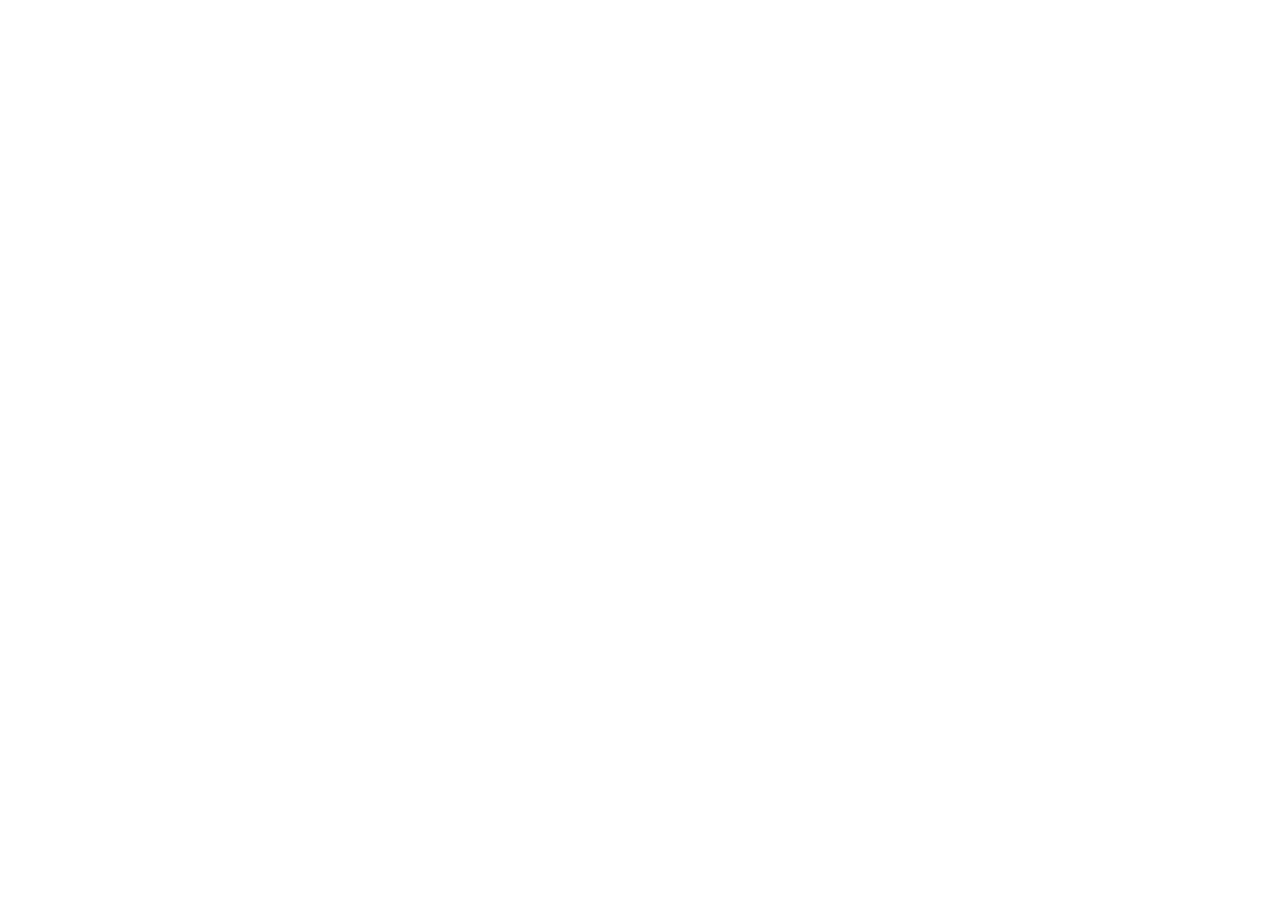
==== commit 6a7c0b23: "update nav bar" ====
--- a/index.html
+++ b/index.html
@@ -8,8 +8,8 @@
   <link rel="icon" type="image/x-icon" href="favicon.ico">
   <link href="https://fonts.googleapis.com/css?family=Roboto:300,400,500&display=swap" rel="stylesheet">
   <link href="https://fonts.googleapis.com/icon?family=Material+Icons" rel="stylesheet">
-<link rel="stylesheet" href="styles.2c5283de99fa1cb23386.css"></head>
+</head>
 <body>
   <app-root></app-root>
-<script src="runtime-es2015.da101e8a4fd1420f6766.js" type="module"></script><script src="runtime-es5.da101e8a4fd1420f6766.js" nomodule defer></script><script src="polyfills-es5.7689145ae7014add769b.js" nomodule defer></script><script src="polyfills-es2015.51ec00383a36a586248d.js" type="module"></script><script src="scripts.df51d459d53fefee4cd9.js" defer></script><script src="main-es2015.ecf6eb35ef27580eda0a.js" type="module"></script><script src="main-es5.ecf6eb35ef27580eda0a.js" nomodule defer></script></body>
+<script src="runtime-es2015.js" type="module"></script><script src="runtime-es5.js" nomodule defer></script><script src="polyfills-es5.js" nomodule defer></script><script src="polyfills-es2015.js" type="module"></script><script src="styles-es2015.js" type="module"></script><script src="styles-es5.js" nomodule defer></script><script src="scripts.js" defer></script><script src="vendor-es2015.js" type="module"></script><script src="vendor-es5.js" nomodule defer></script><script src="main-es2015.js" type="module"></script><script src="main-es5.js" nomodule defer></script></body>
 </html>
